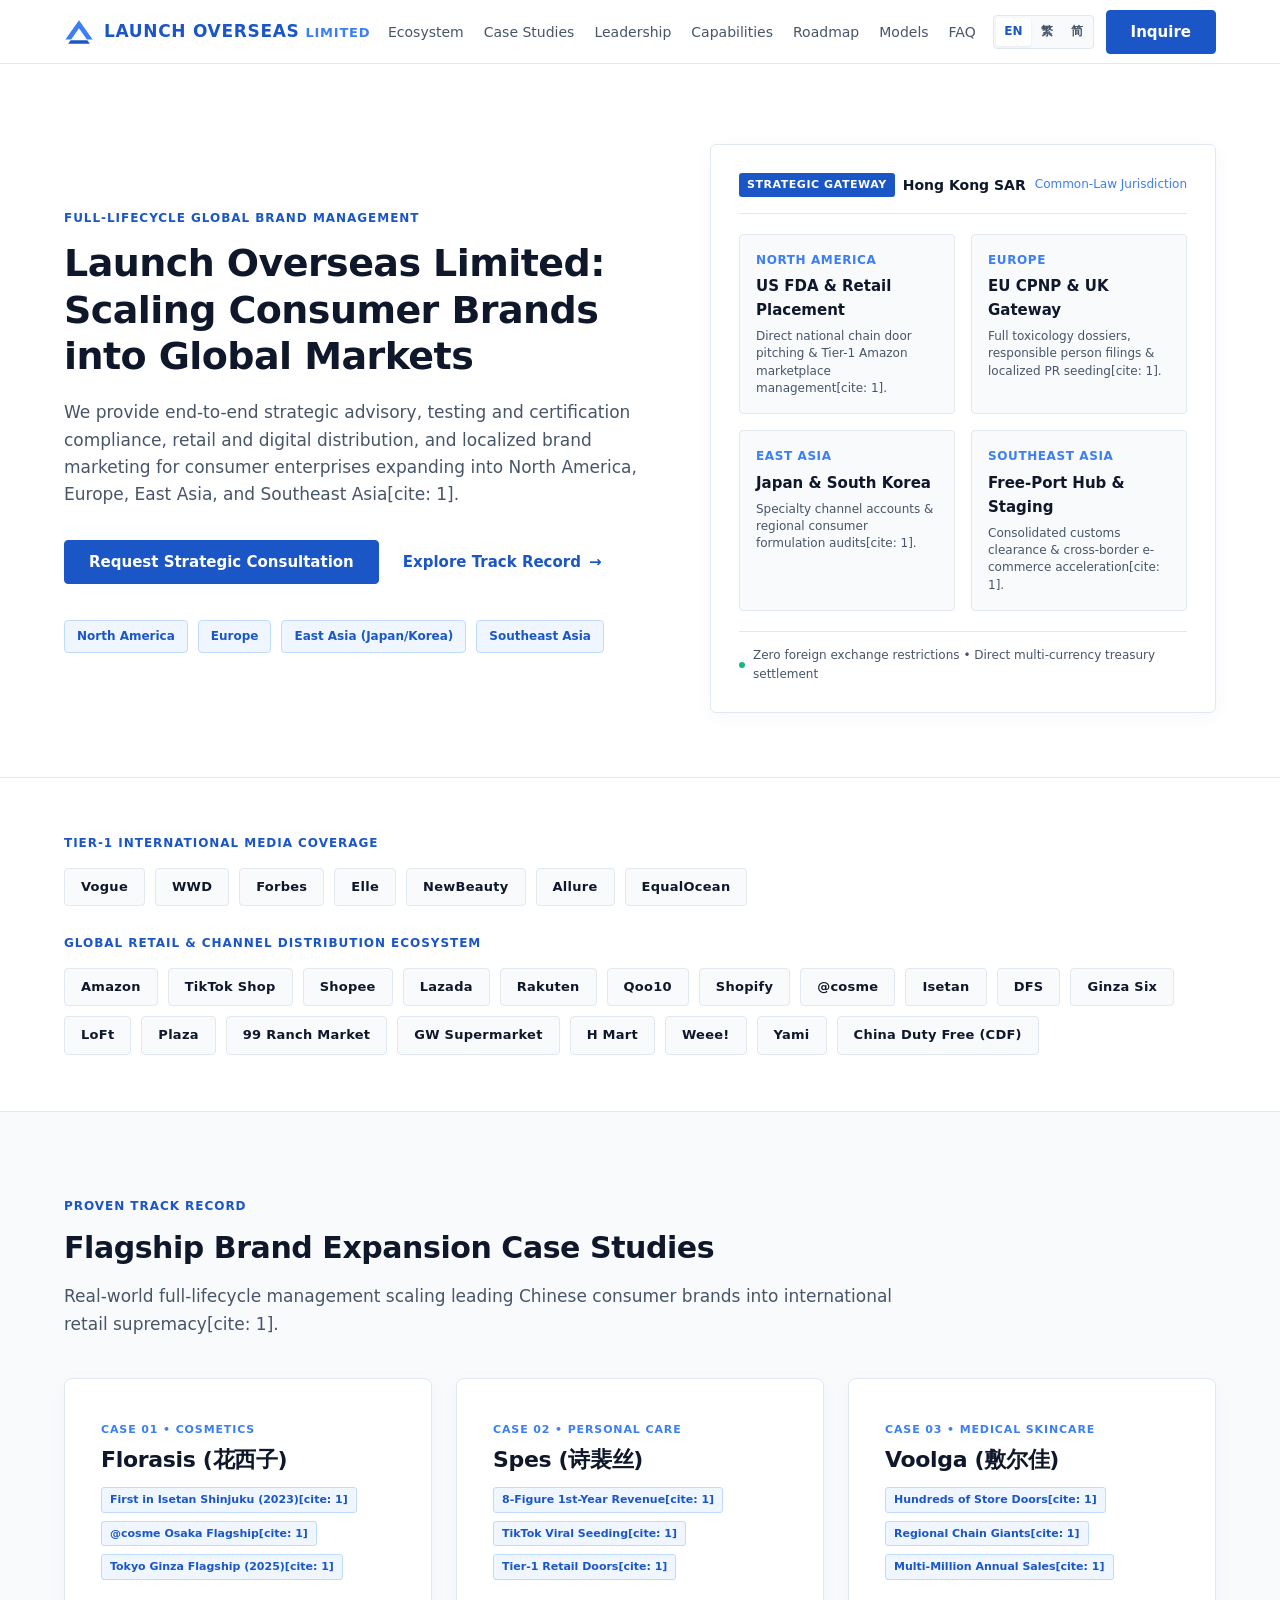
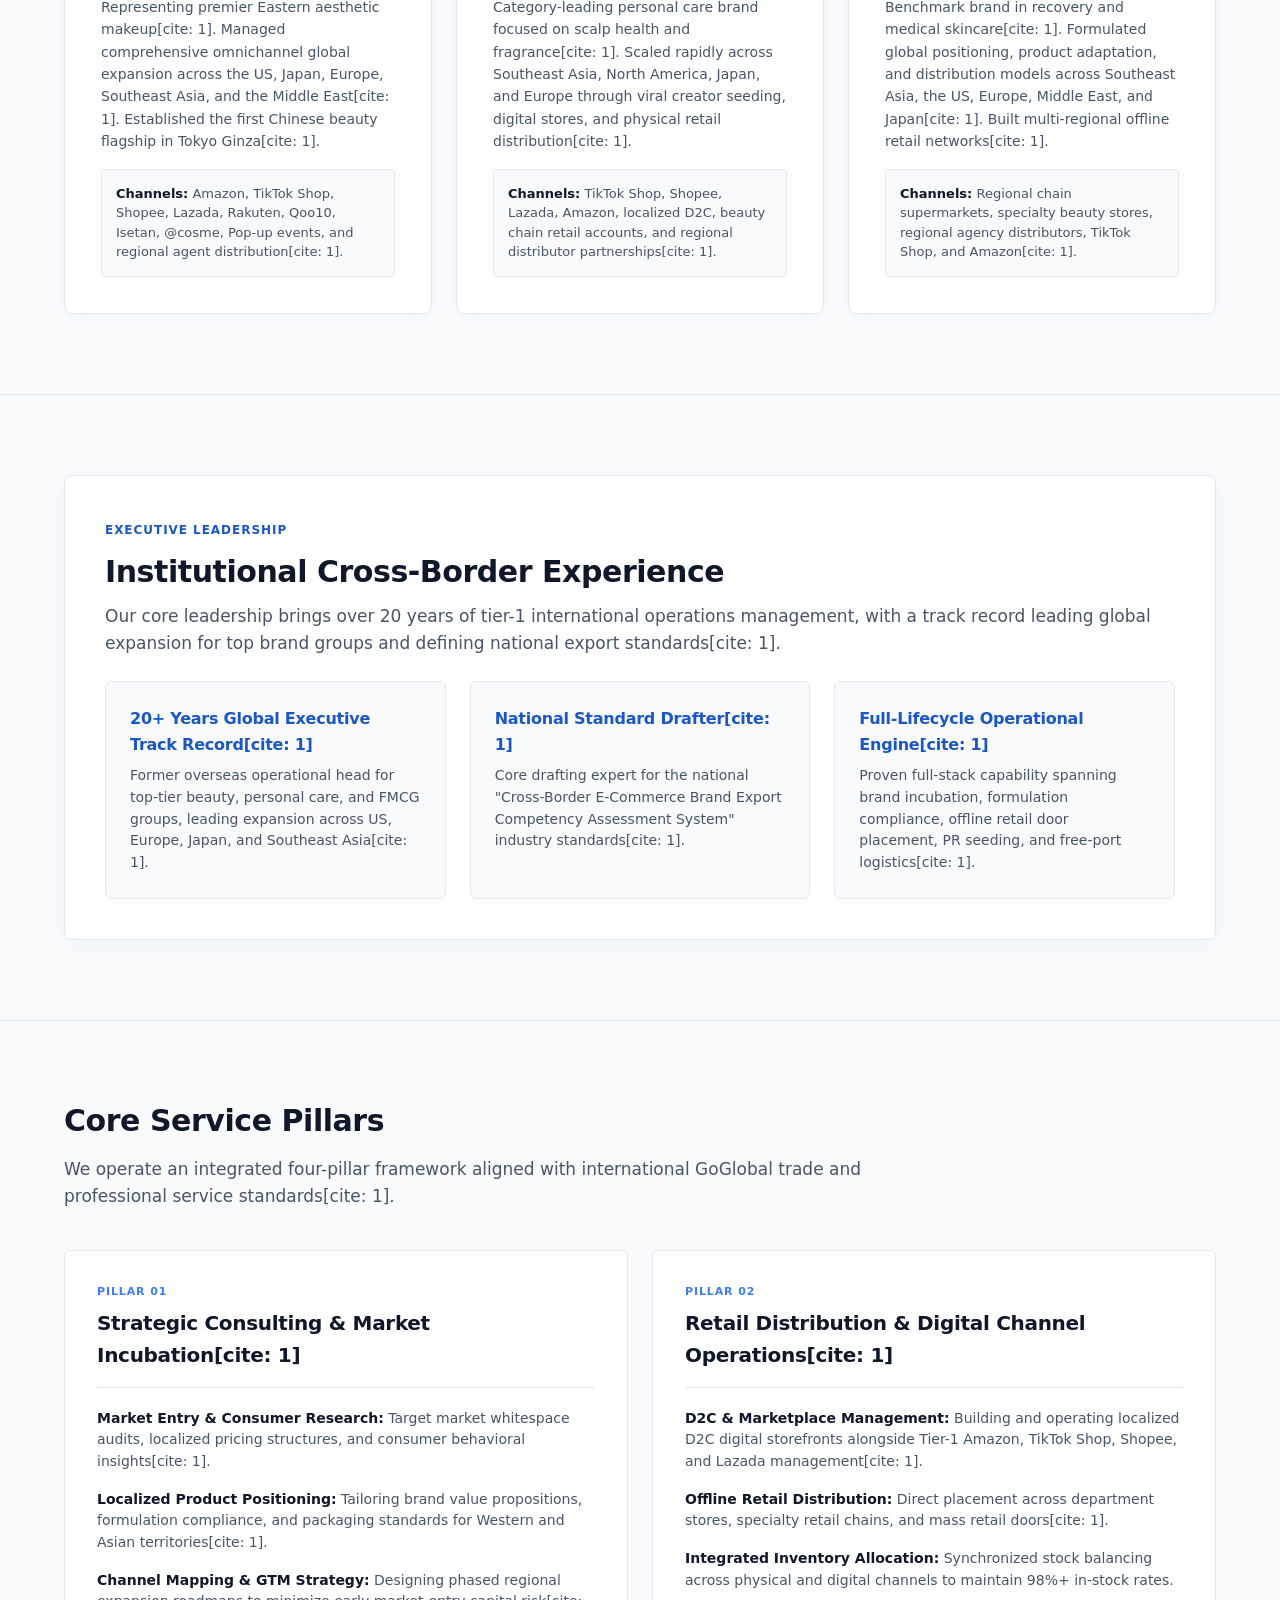
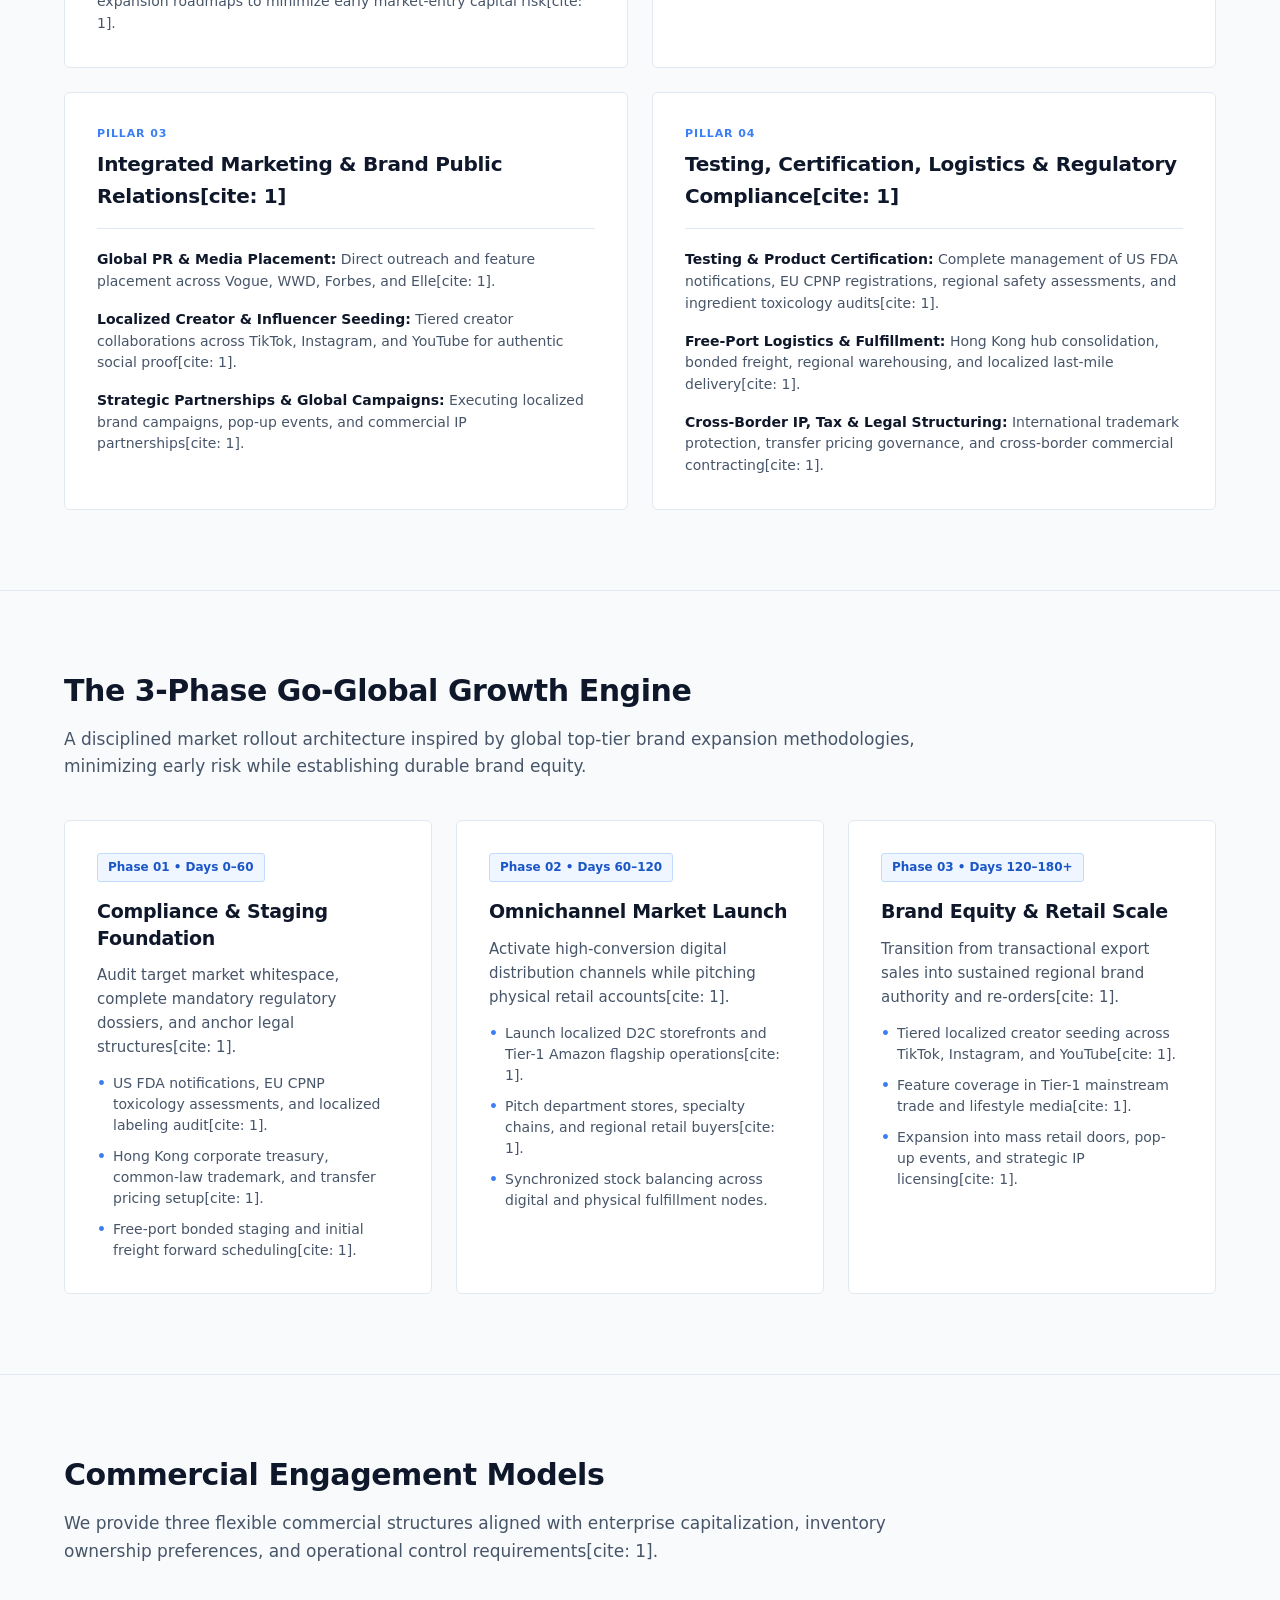
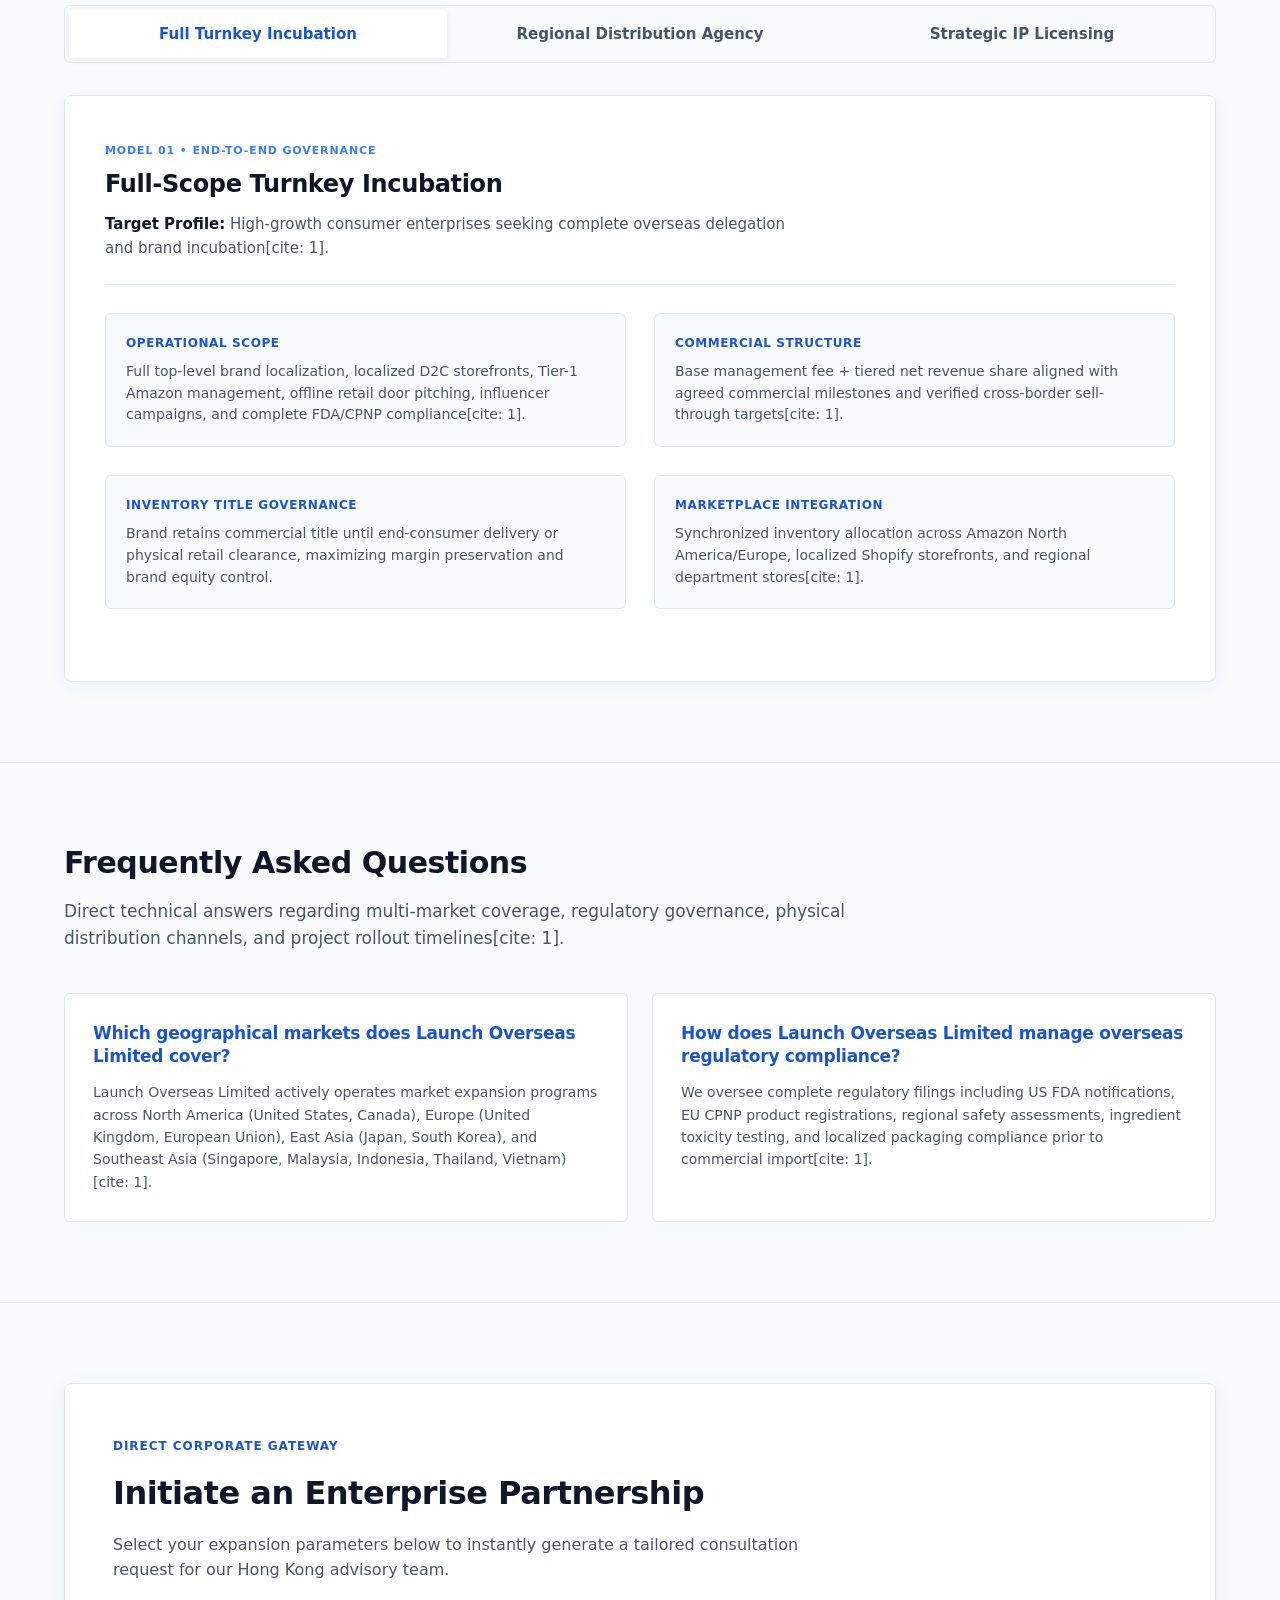
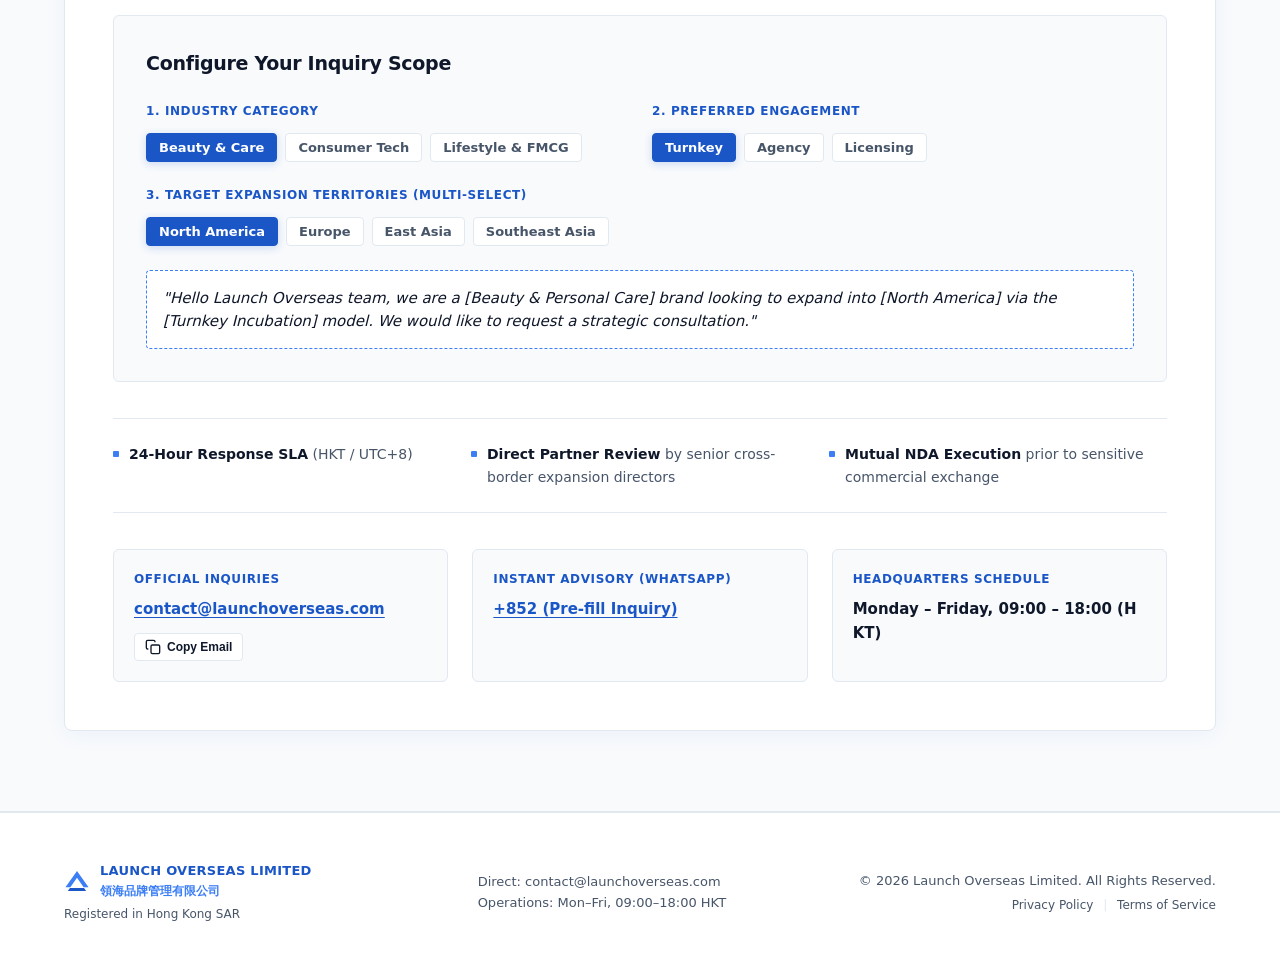
==== index.html @ 8956ed8b "1" ====
<!DOCTYPE html>
<html lang="en">
<head>
  <meta charset="UTF-8">
  <meta name="viewport" content="width=device-width, initial-scale=1.0, viewport-fit=cover">
  <meta name="theme-color" content="#1B56C7">
  <title>Launch Overseas Limited | Global Brand Management & Multi-Market Distribution</title>
  <meta name="description" content="Hong Kong strategic advisory and multi-market distribution gateway scaling consumer brands into North America, Europe, East Asia, and Southeast Asia. Proven track record scaling Florasis, Spes, and Voolga globally.">
  <link rel="canonical" href="https://launchoverseas.com/">
  <link rel="alternate" hreflang="en" href="https://launchoverseas.com/">
  <link rel="alternate" hreflang="zh-HK" href="https://launchoverseas.com/zh-hk.html">
  <link rel="alternate" hreflang="zh-CN" href="https://launchoverseas.com/zh-cn.html">
  <link rel="alternate" hreflang="x-default" href="https://launchoverseas.com/">

  <!-- Open Graph -->
  <meta property="og:type" content="website">
  <meta property="og:site_name" content="Launch Overseas Limited">
  <meta property="og:title" content="Launch Overseas Limited | Global Brand Management">
  <meta property="og:description" content="Proven cross-border brand expansion. Omnichannel placement across US, Europe, Japan, and Southeast Asia.">
  <meta property="og:url" content="https://launchoverseas.com/">

  <!-- Modular Stylesheets -->
  <link rel="stylesheet" href="css/variables.css">
  <link rel="stylesheet" href="css/layout.css">
  <link rel="stylesheet" href="css/sections.css">
  <link rel="stylesheet" href="css/services.css">
  <link rel="stylesheet" href="css/interactive.css">

  <!-- Schema.org JSON-LD -->
  <script type="application/ld+json">
  {
    "@context": "https://schema.org",
    "@graph": [
      {
        "@type": "Corporation",
        "@id": "https://launchoverseas.com/#corporation",
        "name": "Launch Overseas Limited",
        "alternateName": ["領海品牌管理有限公司", "领海品牌管理有限公司"],
        "url": "https://launchoverseas.com/",
        "description": "Global Brand Management & Multi-Market Distribution Consultancy operating from Hong Kong SAR.",
        "knowsAbout": [
          "Cross-Border GoGlobal Strategy",
          "FDA & CPNP Testing and Certification",
          "Omnichannel Global Retail Distribution",
          "Hong Kong Free-Port Supply Chain Staging",
          "Multi-Currency Treasury and Cross-Border Tax Structuring",
          "Cosmetics, Personal Care, and FMCG Global Scaling"
        ],
        "address": {
          "@type": "PostalAddress",
          "addressCountry": "HK",
          "addressRegion": "Hong Kong SAR"
        },
        "contactPoint": {
          "@type": "ContactPoint",
          "contactType": "corporate inquiries",
          "email": "contact@launchoverseas.com",
          "availableLanguage": ["en", "zh-Hant", "zh-Hans"]
        }
      }
    ]
  }
  </script>
</head>
<body>
  <!-- Header / Navigation -->
  <header class="site-header" id="site-header">
    <div class="container header-container">
      <a href="index.html" class="brand-lockup" aria-label="Launch Overseas Limited Home">
        <svg class="brand-logo-svg" viewBox="270 85 260 225" width="30" height="26" aria-hidden="true">
          <path d="M 400 95 L 518 262 L 468 262 L 400 165 L 332 262 L 282 262 Z" fill="#3B7EF6"/>
          <polygon points="328,270 472,270 494,300 306,300" fill="#1B56C7"/>
        </svg>
        <span class="brand-names">
          <span class="brand-primary">LAUNCH OVERSEAS</span>
          <span class="brand-secondary">LIMITED</span>
        </span>
      </a>

      <nav class="desktop-nav" aria-label="Main Navigation">
        <ul class="nav-links">
          <li><a href="#partners">Ecosystem</a></li>
          <li><a href="#cases">Case Studies</a></li>
          <li><a href="#leadership">Leadership</a></li>
          <li><a href="#capabilities">Capabilities</a></li>
          <li><a href="#roadmap">Roadmap</a></li>
          <li><a href="#models">Models</a></li>
          <li><a href="#faq">FAQ</a></li>
        </ul>
      </nav>

      <div class="header-actions">
        <div class="lang-switch" role="group" aria-label="Language Switcher">
          <span class="lang-pill active">EN</span>
          <a href="zh-hk.html" class="lang-pill" hreflang="zh-HK">繁</a>
          <a href="zh-cn.html" class="lang-pill" hreflang="zh-CN">简</a>
        </div>
        <a href="#contact" class="btn btn-primary nav-cta">Inquire</a>
        <button class="mobile-toggle" id="mobile-toggle" aria-expanded="false" aria-controls="mobile-menu" aria-label="Toggle navigation menu">
          <span class="bar"></span>
          <span class="bar"></span>
        </button>
      </div>
    </div>

    <!-- Mobile Drawer Overlay -->
    <div class="mobile-menu" id="mobile-menu" aria-hidden="true">
      <div class="mobile-menu-inner">
        <ul class="mobile-nav-links">
          <li><a href="#partners" class="mobile-link">Ecosystem</a></li>
          <li><a href="#cases" class="mobile-link">Case Studies</a></li>
          <li><a href="#leadership" class="mobile-link">Leadership</a></li>
          <li><a href="#capabilities" class="mobile-link">Capabilities</a></li>
          <li><a href="#roadmap" class="mobile-link">Roadmap</a></li>
          <li><a href="#models" class="mobile-link">Models</a></li>
          <li><a href="#faq" class="mobile-link">FAQ</a></li>
          <li><a href="#contact" class="mobile-link mobile-cta-link">Initiate Inquiry</a></li>
        </ul>
        <div class="mobile-menu-footer">
          <span class="mobile-lang-title">Language / 語言 / 语言</span>
          <div class="mobile-lang-row">
            <span class="lang-pill active">English</span>
            <a href="zh-hk.html" class="lang-pill">繁體中文</a>
            <a href="zh-cn.html" class="lang-pill">简体中文</a>
          </div>
        </div>
      </div>
    </div>
  </header>

  <main>
    <!-- Hero Section -->
    <section class="hero-section">
      <div class="container hero-grid">
        <div class="hero-content">
          <div class="meta-tag">Full-Lifecycle Global Brand Management</div>
          <h1 class="hero-title">Launch Overseas Limited: Scaling Consumer Brands into Global Markets</h1>
          <p class="hero-lead">We provide end-to-end strategic advisory, testing and certification compliance, retail and digital distribution, and localized brand marketing for consumer enterprises expanding into North America, Europe, East Asia, and Southeast Asia[cite: 1].</p>
          
          <div class="hero-actions">
            <a href="#contact" class="btn btn-primary">Request Strategic Consultation</a>
            <a href="#cases" class="btn-link">Explore Track Record <span class="arrow">&rarr;</span></a>
          </div>

          <div class="hero-region-pills">
            <span class="region-pill">North America</span>
            <span class="region-pill">Europe</span>
            <span class="region-pill">East Asia (Japan/Korea)</span>
            <span class="region-pill">Southeast Asia</span>
          </div>
        </div>

        <div class="hero-visual">
          <div class="hub-matrix-header">
            <div class="hub-badge-wrap">
              <span class="hub-tag">Strategic Gateway</span>
              <span class="hub-location">Hong Kong SAR</span>
            </div>
            <span class="hub-law-label">Common-Law Jurisdiction</span>
          </div>
          
          <div class="matrix-grid">
            <div class="matrix-tile">
              <div class="tile-region">North America</div>
              <div class="tile-stat">US FDA & Retail Placement</div>
              <div class="tile-desc">Direct national chain door pitching & Tier-1 Amazon marketplace management[cite: 1].</div>
            </div>

            <div class="matrix-tile">
              <div class="tile-region">Europe</div>
              <div class="tile-stat">EU CPNP & UK Gateway</div>
              <div class="tile-desc">Full toxicology dossiers, responsible person filings & localized PR seeding[cite: 1].</div>
            </div>

            <div class="matrix-tile">
              <div class="tile-region">East Asia</div>
              <div class="tile-stat">Japan & South Korea</div>
              <div class="tile-desc">Specialty channel accounts & regional consumer formulation audits[cite: 1].</div>
            </div>

            <div class="matrix-tile">
              <div class="tile-region">Southeast Asia</div>
              <div class="tile-stat">Free-Port Hub & Staging</div>
              <div class="tile-desc">Consolidated customs clearance & cross-border e-commerce acceleration[cite: 1].</div>
            </div>
          </div>

          <div class="hub-matrix-footer">
            <span class="footer-indicator"></span>
            <span>Zero foreign exchange restrictions • Direct multi-currency treasury settlement</span>
          </div>
        </div>
      </div>
    </section>

    <!-- Global Partners & Media Ecosystem -->
    <section class="partners-section" id="partners">
      <div class="container">
        <div class="partner-tier-block">
          <span class="partner-tier-label">Tier-1 International Media Coverage</span>
          <div class="partner-pill-grid">
            <span class="partner-badge">Vogue</span>
            <span class="partner-badge">WWD</span>
            <span class="partner-badge">Forbes</span>
            <span class="partner-badge">Elle</span>
            <span class="partner-badge">NewBeauty</span>
            <span class="partner-badge">Allure</span>
            <span class="partner-badge">EqualOcean</span>
          </div>
        </div>

        <div class="partner-tier-block">
          <span class="partner-tier-label">Global Retail & Channel Distribution Ecosystem</span>
          <div class="partner-pill-grid">
            <span class="partner-badge">Amazon</span>
            <span class="partner-badge">TikTok Shop</span>
            <span class="partner-badge">Shopee</span>
            <span class="partner-badge">Lazada</span>
            <span class="partner-badge">Rakuten</span>
            <span class="partner-badge">Qoo10</span>
            <span class="partner-badge">Shopify</span>
            <span class="partner-badge">@cosme</span>
            <span class="partner-badge">Isetan</span>
            <span class="partner-badge">DFS</span>
            <span class="partner-badge">Ginza Six</span>
            <span class="partner-badge">LoFt</span>
            <span class="partner-badge">Plaza</span>
            <span class="partner-badge">99 Ranch Market</span>
            <span class="partner-badge">GW Supermarket</span>
            <span class="partner-badge">H Mart</span>
            <span class="partner-badge">Weee!</span>
            <span class="partner-badge">Yami</span>
            <span class="partner-badge">China Duty Free (CDF)</span>
          </div>
        </div>
      </div>
    </section>

    <!-- Verified Track-Record Case Studies -->
    <section class="cases-section" id="cases">
      <div class="container">
        <div class="section-header">
          <div class="meta-tag">Proven Track Record</div>
          <h2 class="section-title">Flagship Brand Expansion Case Studies</h2>
          <p class="section-definition">Real-world full-lifecycle management scaling leading Chinese consumer brands into international retail supremacy[cite: 1].</p>
        </div>

        <div class="card-grid three-col">
          <!-- Case 1: Florasis -->
          <article class="case-card">
            <div>
              <span class="case-tag">Case 01 • Cosmetics</span>
              <h3 class="case-brand-title">Florasis (花西子)</h3>
              <div class="case-highlights-row">
                <span class="case-highlight-pill">First in Isetan Shinjuku (2023)[cite: 1]</span>
                <span class="case-highlight-pill">@cosme Osaka Flagship[cite: 1]</span>
                <span class="case-highlight-pill">Tokyo Ginza Flagship (2025)[cite: 1]</span>
              </div>
              <p class="case-desc">Representing premier Eastern aesthetic makeup[cite: 1]. Managed comprehensive omnichannel global expansion across the US, Japan, Europe, Southeast Asia, and the Middle East[cite: 1]. Established the first Chinese beauty flagship in Tokyo Ginza[cite: 1].</p>
            </div>
            <div class="case-channel-block">
              <strong>Channels:</strong> Amazon, TikTok Shop, Shopee, Lazada, Rakuten, Qoo10, Isetan, @cosme, Pop-up events, and regional agent distribution[cite: 1].
            </div>
          </article>

          <!-- Case 2: Spes -->
          <article class="case-card">
            <div>
              <span class="case-tag">Case 02 • Personal Care</span>
              <h3 class="case-brand-title">Spes (诗裴丝)</h3>
              <div class="case-highlights-row">
                <span class="case-highlight-pill">8-Figure 1st-Year Revenue[cite: 1]</span>
                <span class="case-highlight-pill">TikTok Viral Seeding[cite: 1]</span>
                <span class="case-highlight-pill">Tier-1 Retail Doors[cite: 1]</span>
              </div>
              <p class="case-desc">Category-leading personal care brand focused on scalp health and fragrance[cite: 1]. Scaled rapidly across Southeast Asia, North America, Japan, and Europe through viral creator seeding, digital stores, and physical retail distribution[cite: 1].</p>
            </div>
            <div class="case-channel-block">
              <strong>Channels:</strong> TikTok Shop, Shopee, Lazada, Amazon, localized D2C, beauty chain retail accounts, and regional distributor partnerships[cite: 1].
            </div>
          </article>

          <!-- Case 3: Voolga -->
          <article class="case-card">
            <div>
              <span class="case-tag">Case 03 • Medical Skincare</span>
              <h3 class="case-brand-title">Voolga (敷尔佳)</h3>
              <div class="case-highlights-row">
                <span class="case-highlight-pill">Hundreds of Store Doors[cite: 1]</span>
                <span class="case-highlight-pill">Regional Chain Giants[cite: 1]</span>
                <span class="case-highlight-pill">Multi-Million Annual Sales[cite: 1]</span>
              </div>
              <p class="case-desc">Benchmark brand in recovery and medical skincare[cite: 1]. Formulated global positioning, product adaptation, and distribution models across Southeast Asia, the US, Europe, Middle East, and Japan[cite: 1]. Built multi-regional offline retail networks[cite: 1].</p>
            </div>
            <div class="case-channel-block">
              <strong>Channels:</strong> Regional chain supermarkets, specialty beauty stores, regional agency distributors, TikTok Shop, and Amazon[cite: 1].
            </div>
          </article>
        </div>
      </div>
    </section>

    <!-- Leadership Credentials -->
    <section class="gateway-section" id="leadership">
      <div class="container">
        <div class="leadership-card">
          <div class="meta-tag">Executive Leadership</div>
          <h2 class="section-title" style="margin-bottom: 12px;">Institutional Cross-Border Experience</h2>
          <p class="section-definition">Our core leadership brings over 20 years of tier-1 international operations management, with a track record leading global expansion for top brand groups and defining national export standards[cite: 1].</p>

          <div class="leadership-grid">
            <div class="leadership-item">
              <h3 class="leadership-item-title">20+ Years Global Executive Track Record[cite: 1]</h3>
              <p class="leadership-item-desc">Former overseas operational head for top-tier beauty, personal care, and FMCG groups, leading expansion across US, Europe, Japan, and Southeast Asia[cite: 1].</p>
            </div>

            <div class="leadership-item">
              <h3 class="leadership-item-title">National Standard Drafter[cite: 1]</h3>
              <p class="leadership-item-desc">Core drafting expert for the national "Cross-Border E-Commerce Brand Export Competency Assessment System" industry standards[cite: 1].</p>
            </div>

            <div class="leadership-item">
              <h3 class="leadership-item-title">Full-Lifecycle Operational Engine[cite: 1]</h3>
              <p class="leadership-item-desc">Proven full-stack capability spanning brand incubation, formulation compliance, offline retail door placement, PR seeding, and free-port logistics[cite: 1].</p>
            </div>
          </div>
        </div>
      </div>
    </section>

    <!-- 4 Core Service Pillars -->
    <section class="pillars-section" id="capabilities">
      <div class="container">
        <div class="section-header">
          <h2 class="section-title">Core Service Pillars</h2>
          <p class="section-definition">We operate an integrated four-pillar framework aligned with international GoGlobal trade and professional service standards[cite: 1].</p>
        </div>

        <div class="card-grid two-col">
          <article class="pillar-card">
            <div class="pillar-header">
              <span class="pillar-tag">Pillar 01</span>
              <h3 class="pillar-title">Strategic Consulting & Market Incubation[cite: 1]</h3>
            </div>
            <ul class="pillar-list">
              <li><strong>Market Entry & Consumer Research:</strong> Target market whitespace audits, localized pricing structures, and consumer behavioral insights[cite: 1].</li>
              <li><strong>Localized Product Positioning:</strong> Tailoring brand value propositions, formulation compliance, and packaging standards for Western and Asian territories[cite: 1].</li>
              <li><strong>Channel Mapping & GTM Strategy:</strong> Designing phased regional expansion roadmaps to minimize early market-entry capital risk[cite: 1].</li>
            </ul>
          </article>

          <article class="pillar-card">
            <div class="pillar-header">
              <span class="pillar-tag">Pillar 02</span>
              <h3 class="pillar-title">Retail Distribution & Digital Channel Operations[cite: 1]</h3>
            </div>
            <ul class="pillar-list">
              <li><strong>D2C & Marketplace Management:</strong> Building and operating localized D2C digital storefronts alongside Tier-1 Amazon, TikTok Shop, Shopee, and Lazada management[cite: 1].</li>
              <li><strong>Offline Retail Distribution:</strong> Direct placement across department stores, specialty retail chains, and mass retail doors[cite: 1].</li>
              <li><strong>Integrated Inventory Allocation:</strong> Synchronized stock balancing across physical and digital channels to maintain 98%+ in-stock rates.</li>
            </ul>
          </article>

          <article class="pillar-card">
            <div class="pillar-header">
              <span class="pillar-tag">Pillar 03</span>
              <h3 class="pillar-title">Integrated Marketing & Brand Public Relations[cite: 1]</h3>
            </div>
            <ul class="pillar-list">
              <li><strong>Global PR & Media Placement:</strong> Direct outreach and feature placement across Vogue, WWD, Forbes, and Elle[cite: 1].</li>
              <li><strong>Localized Creator & Influencer Seeding:</strong> Tiered creator collaborations across TikTok, Instagram, and YouTube for authentic social proof[cite: 1].</li>
              <li><strong>Strategic Partnerships & Global Campaigns:</strong> Executing localized brand campaigns, pop-up events, and commercial IP partnerships[cite: 1].</li>
            </ul>
          </article>

          <article class="pillar-card">
            <div class="pillar-header">
              <span class="pillar-tag">Pillar 04</span>
              <h3 class="pillar-title">Testing, Certification, Logistics & Regulatory Compliance[cite: 1]</h3>
            </div>
            <ul class="pillar-list">
              <li><strong>Testing & Product Certification:</strong> Complete management of US FDA notifications, EU CPNP registrations, regional safety assessments, and ingredient toxicology audits[cite: 1].</li>
              <li><strong>Free-Port Logistics & Fulfillment:</strong> Hong Kong hub consolidation, bonded freight, regional warehousing, and localized last-mile delivery[cite: 1].</li>
              <li><strong>Cross-Border IP, Tax & Legal Structuring:</strong> International trademark protection, transfer pricing governance, and cross-border commercial contracting[cite: 1].</li>
            </ul>
          </article>
        </div>
      </div>
    </section>

    <!-- 3-Phase Growth Engine (Roadmap) -->
    <section class="roadmap-section" id="roadmap">
      <div class="container">
        <div class="section-header">
          <h2 class="section-title">The 3-Phase Go-Global Growth Engine</h2>
          <p class="section-definition">A disciplined market rollout architecture inspired by global top-tier brand expansion methodologies, minimizing early risk while establishing durable brand equity.</p>
        </div>

        <div class="card-grid three-col">
          <article class="roadmap-card">
            <div class="roadmap-step-badge">Phase 01 • Days 0–60</div>
            <h3 class="roadmap-title">Compliance & Staging Foundation</h3>
            <p class="card-desc">Audit target market whitespace, complete mandatory regulatory dossiers, and anchor legal structures[cite: 1].</p>
            <ul class="roadmap-list">
              <li>US FDA notifications, EU CPNP toxicology assessments, and localized labeling audit[cite: 1].</li>
              <li>Hong Kong corporate treasury, common-law trademark, and transfer pricing setup[cite: 1].</li>
              <li>Free-port bonded staging and initial freight forward scheduling[cite: 1].</li>
            </ul>
          </article>

          <article class="roadmap-card">
            <div class="roadmap-step-badge">Phase 02 • Days 60–120</div>
            <h3 class="roadmap-title">Omnichannel Market Launch</h3>
            <p class="card-desc">Activate high-conversion digital distribution channels while pitching physical retail accounts[cite: 1].</p>
            <ul class="roadmap-list">
              <li>Launch localized D2C storefronts and Tier-1 Amazon flagship operations[cite: 1].</li>
              <li>Pitch department stores, specialty chains, and regional retail buyers[cite: 1].</li>
              <li>Synchronized stock balancing across digital and physical fulfillment nodes.</li>
            </ul>
          </article>

          <article class="roadmap-card">
            <div class="roadmap-step-badge">Phase 03 • Days 120–180+</div>
            <h3 class="roadmap-title">Brand Equity & Retail Scale</h3>
            <p class="card-desc">Transition from transactional export sales into sustained regional brand authority and re-orders[cite: 1].</p>
            <ul class="roadmap-list">
              <li>Tiered localized creator seeding across TikTok, Instagram, and YouTube[cite: 1].</li>
              <li>Feature coverage in Tier-1 mainstream trade and lifestyle media[cite: 1].</li>
              <li>Expansion into mass retail doors, pop-up events, and strategic IP licensing[cite: 1].</li>
            </ul>
          </article>
        </div>
      </div>
    </section>

    <!-- Commercial Engagement Models -->
    <section class="models-section" id="models">
      <div class="container">
        <div class="section-header">
          <h2 class="section-title">Commercial Engagement Models</h2>
          <p class="section-definition">We provide three flexible commercial structures aligned with enterprise capitalization, inventory ownership preferences, and operational control requirements[cite: 1].</p>
        </div>

        <div class="model-switcher-wrap">
          <div class="model-tabs" role="tablist" aria-label="Commercial Engagement Models">
            <button class="model-tab-btn active" role="tab" aria-selected="true" aria-controls="panel-turnkey" id="tab-turnkey">
              Full Turnkey Incubation
            </button>
            <button class="model-tab-btn" role="tab" aria-selected="false" aria-controls="panel-agency" id="tab-agency">
              Regional Distribution Agency
            </button>
            <button class="model-tab-btn" role="tab" aria-selected="false" aria-controls="panel-licensing" id="tab-licensing">
              Strategic IP Licensing
            </button>
          </div>

          <div class="model-panels">
            <div class="model-panel active" id="panel-turnkey" role="tabpanel" aria-labelledby="tab-turnkey">
              <div class="panel-header-row">
                <div class="panel-title-wrap">
                  <span class="panel-badge">Model 01 • End-to-End Governance</span>
                  <h3 class="panel-title">Full-Scope Turnkey Incubation</h3>
                  <p class="panel-profile-lead"><strong>Target Profile:</strong> High-growth consumer enterprises seeking complete overseas delegation and brand incubation[cite: 1].</p>
                </div>
              </div>

              <div class="panel-details-grid">
                <div class="detail-block">
                  <div class="detail-label">Operational Scope</div>
                  <div class="detail-content">Full top-level brand localization, localized D2C storefronts, Tier-1 Amazon management, offline retail door pitching, influencer campaigns, and complete FDA/CPNP compliance[cite: 1].</div>
                </div>

                <div class="detail-block">
                  <div class="detail-label">Commercial Structure</div>
                  <div class="detail-content">Base management fee + tiered net revenue share aligned with agreed commercial milestones and verified cross-border sell-through targets[cite: 1].</div>
                </div>

                <div class="detail-block">
                  <div class="detail-label">Inventory Title Governance</div>
                  <div class="detail-content">Brand retains commercial title until end-consumer delivery or physical retail clearance, maximizing margin preservation and brand equity control.</div>
                </div>

                <div class="detail-block">
                  <div class="detail-label">Marketplace Integration</div>
                  <div class="detail-content">Synchronized inventory allocation across Amazon North America/Europe, localized Shopify storefronts, and regional department stores[cite: 1].</div>
                </div>
              </div>
            </div>

            <div class="model-panel" id="panel-agency" role="tabpanel" aria-labelledby="tab-agency">
              <div class="panel-header-row">
                <div class="panel-title-wrap">
                  <span class="panel-badge">Model 02 • Rapid Retail Expansion</span>
                  <h3 class="panel-title">Regional Distribution Agency</h3>
                  <p class="panel-profile-lead"><strong>Target Profile:</strong> Established brands with proven production scale seeking rapid physical retail doors and regional distributor networks[cite: 1].</p>
                </div>
              </div>

              <div class="panel-details-grid">
                <div class="detail-block">
                  <div class="detail-label">Operational Scope</div>
                  <div class="detail-content">Exclusive territory sales, mass supermarket and specialty cosmetics chain pitching, localized inventory staging, and commercial distributor account management[cite: 1].</div>
                </div>

                <div class="detail-block">
                  <div class="detail-label">Commercial Structure</div>
                  <div class="detail-content">Wholesale purchase orders (PO) or agreed distributor wholesale margin on scheduled shipment cycles through Hong Kong free-port facilities[cite: 1].</div>
                </div>

                <div class="detail-block">
                  <div class="detail-label">Inventory Title Governance</div>
                  <div class="detail-content">Distributor takes commercial title upon port handover (FOB HK) or verified destination warehouse inspection, reducing inventory holding risk.</div>
                </div>

                <div class="detail-block">
                  <div class="detail-label">Channel Coverage</div>
                  <div class="detail-content">Direct placement across Tier-1 chain retailers, specialty beauty stores, regional duty-free hubs, and regional distributor partnerships[cite: 1].</div>
                </div>
              </div>
            </div>

            <div class="model-panel" id="panel-licensing" role="tabpanel" aria-labelledby="tab-licensing">
              <div class="panel-header-row">
                <div class="panel-title-wrap">
                  <span class="panel-badge">Model 03 • Asset-Light Expansion</span>
                  <h3 class="panel-title">Strategic IP Licensing</h3>
                  <p class="panel-profile-lead"><strong>Target Profile:</strong> High-equity consumer brands seeking localized overseas manufacturing, co-branding partnerships, and risk-free regional expansion[cite: 1].</p>
                </div>
              </div>

              <div class="panel-details-grid">
                <div class="detail-block">
                  <div class="detail-label">Operational Scope</div>
                  <div class="detail-content">International common-law trademark licensing, localized production oversight, quality standard audits, packaging compliance, and brand guideline enforcement[cite: 1].</div>
                </div>

                <div class="detail-block">
                  <div class="detail-label">Commercial Structure</div>
                  <div class="detail-content">Upfront brand licensing royalty + percentage royalty on gross wholesale sales with minimum annual guaranteed remittance[cite: 1].</div>
                </div>

                <div class="detail-block">
                  <div class="detail-label">Inventory Title Governance</div>
                  <div class="detail-content">Authorized licensee manufactures, finances, and owns 100% of finished goods inventory, creating an asset-light revenue stream for the brand owner.</div>
                </div>

                <div class="detail-block">
                  <div class="detail-label">Legal Governance</div>
                  <div class="detail-content">Structured under Hong Kong common-law contracts with international intellectual property registration and cross-border patent defense[cite: 1].</div>
                </div>
              </div>
            </div>
          </div>
        </div>
      </div>
    </section>

    <!-- FAQ -->
    <section class="faq-section" id="faq">
      <div class="container">
        <div class="section-header">
          <h2 class="section-title">Frequently Asked Questions</h2>
          <p class="section-definition">Direct technical answers regarding multi-market coverage, regulatory governance, physical distribution channels, and project rollout timelines[cite: 1].</p>
        </div>

        <div class="faq-grid">
          <div class="faq-item">
            <h3 class="faq-question">Which geographical markets does Launch Overseas Limited cover?</h3>
            <p class="faq-answer">Launch Overseas Limited actively operates market expansion programs across North America (United States, Canada), Europe (United Kingdom, European Union), East Asia (Japan, South Korea), and Southeast Asia (Singapore, Malaysia, Indonesia, Thailand, Vietnam)[cite: 1].</p>
          </div>

          <div class="faq-item">
            <h3 class="faq-question">How does Launch Overseas Limited manage overseas regulatory compliance?</h3>
            <p class="faq-answer">We oversee complete regulatory filings including US FDA notifications, EU CPNP product registrations, regional safety assessments, ingredient toxicity testing, and localized packaging compliance prior to commercial import[cite: 1].</p>
          </div>
        </div>
      </div>
    </section>

    <!-- Interactive Inbound Scoping & Contact Section -->
    <section class="contact-section" id="contact">
      <div class="container">
        <div class="contact-card">
          <div class="contact-header">
            <div class="meta-tag">Direct Corporate Gateway</div>
            <h2 class="contact-title">Initiate an Enterprise Partnership</h2>
            <p class="contact-lead">Select your expansion parameters below to instantly generate a tailored consultation request for our Hong Kong advisory team.</p>
          </div>

          <!-- Interactive Go-Global Scoping Widget -->
          <div class="scoping-widget">
            <div class="scoping-header">
              <h3 class="scoping-title">Configure Your Inquiry Scope</h3>
            </div>
            
            <div class="scoping-grid">
              <div class="scoping-group">
                <label>1. Industry Category</label>
                <div class="scoping-options" id="scope-category">
                  <button class="scope-pill active" data-val="Beauty & Personal Care">Beauty & Care</button>
                  <button class="scope-pill" data-val="Consumer Tech">Consumer Tech</button>
                  <button class="scope-pill" data-val="Lifestyle & FMCG">Lifestyle & FMCG</button>
                </div>
              </div>

              <div class="scoping-group">
                <label>2. Preferred Engagement</label>
                <div class="scoping-options" id="scope-model">
                  <button class="scope-pill active" data-val="Turnkey Incubation">Turnkey</button>
                  <button class="scope-pill" data-val="Distribution Agency">Agency</button>
                  <button class="scope-pill" data-val="Strategic Licensing">Licensing</button>
                </div>
              </div>
            </div>

            <div class="scoping-group" style="margin-bottom: 24px;">
              <label>3. Target Expansion Territories (Multi-select)</label>
              <div class="scoping-options" id="scope-regions">
                <button class="scope-pill active" data-val="North America">North America</button>
                <button class="scope-pill" data-val="Europe">Europe</button>
                <button class="scope-pill" data-val="East Asia">East Asia</button>
                <button class="scope-pill" data-val="Southeast Asia">Southeast Asia</button>
              </div>
            </div>

            <div class="scoping-result">
              <p id="scope-preview">"Hello Launch Overseas team, we are a Beauty & Personal Care brand looking to expand into North America via the Turnkey Incubation model. We would like to request a strategic consultation."</p>
            </div>
          </div>

          <div class="trust-commitments">
            <div class="trust-item">
              <span class="trust-bullet"></span>
              <span><strong>24-Hour Response SLA</strong> (HKT / UTC+8)</span>
            </div>
            <div class="trust-item">
              <span class="trust-bullet"></span>
              <span><strong>Direct Partner Review</strong> by senior cross-border expansion directors</span>
            </div>
            <div class="trust-item">
              <span class="trust-bullet"></span>
              <span><strong>Mutual NDA Execution</strong> prior to sensitive commercial exchange</span>
            </div>
          </div>

          <div class="contact-channels">
            <div class="channel-box">
              <span class="channel-label">Official Inquiries</span>
              <a href="#" id="dynamic-email-link" class="channel-value email-link">contact@launchoverseas.com</a>
              <button class="copy-btn" data-copy="contact@launchoverseas.com" aria-label="Copy email address">
                <svg class="icon" viewBox="0 0 24 24" width="16" height="16" fill="none" stroke="currentColor" stroke-width="2"><rect x="9" y="9" width="13" height="13" rx="2" ry="2"></rect><path d="M5 15H4a2 2 0 0 1-2-2V4a2 2 0 0 1 2-2h9a2 2 0 0 1 2 2v1"></path></svg>
                <span>Copy Email</span>
              </button>
            </div>

            <div class="channel-box">
              <span class="channel-label">Instant Advisory (WhatsApp)</span>
              <a href="#" id="dynamic-wa-link" target="_blank" rel="noopener noreferrer" class="channel-value whatsapp-link">+852 (Pre-fill Inquiry)</a>
            </div>

            <div class="channel-box">
              <span class="channel-label">Headquarters Schedule</span>
              <span class="channel-value static-time">Monday – Friday, 09:00 – 18:00 (HKT)</span>
            </div>
          </div>
        </div>
      </div>
    </section>
  </main>

  <!-- Footer -->
  <footer class="site-footer">
    <div class="container footer-grid">
      <div class="footer-col">
        <div class="footer-brand-lockup">
          <svg class="footer-logo-svg" viewBox="270 85 260 225" width="26" height="22" aria-hidden="true">
            <path d="M 400 95 L 518 262 L 468 262 L 400 165 L 332 262 L 282 262 Z" fill="#3B7EF6"/>
            <polygon points="328,270 472,270 494,300 306,300" fill="#1B56C7"/>
          </svg>
          <div>
            <div class="footer-brand">LAUNCH OVERSEAS LIMITED</div>
            <div class="footer-brand-zh">領海品牌管理有限公司</div>
          </div>
        </div>
        <p class="footer-sub">Registered in Hong Kong SAR</p>
      </div>

      <div class="footer-col footer-center">
        <p class="footer-meta">Direct: contact@launchoverseas.com</p>
        <p class="footer-meta">Operations: Mon–Fri, 09:00–18:00 HKT</p>
      </div>

      <div class="footer-col footer-right">
        <p class="footer-copy">&copy; 2026 Launch Overseas Limited. All Rights Reserved.</p>
        <div class="footer-links">
          <a href="privacy.html" style="color: var(--text-secondary);">Privacy Policy</a>
          <span class="link-divider">|</span>
          <a href="terms.html" style="color: var(--text-secondary);">Terms of Service</a>
        </div>
      </div>
    </div>
  </footer>

  <script src="js/app.js"></script>
</body>
</html>
---- css/variables.css ----
/* ==========================================================================
   Launch Overseas Limited - Design Tokens & Global Reset
   ========================================================================== */

:root {
  --bg-canvas: #F8FAFC;
  --bg-surface: #FFFFFF;
  --text-primary: #0F172A;
  --text-secondary: #475569;
  --border-stone: #E2E8F0;
  --color-indigo: #1B56C7;        /* Primary Royal Cobalt */
  --color-indigo-hover: #13429E;
  --color-azure: #3B7EF6;         /* Electric Azure */
  --color-azure-light: #EFF6FF;
  --font-main: system-ui, -apple-system, BlinkMacSystemFont, "Segoe UI", Roboto, "PingFang SC", "Microsoft YaHei", "PingFang HK", "Microsoft JhengHei", sans-serif;
  --header-height: 64px;
  --transition-smooth: 0.2s cubic-bezier(0.16, 1, 0.3, 1);
}

*, *::before, *::after {
  box-sizing: border-box;
  margin: 0;
  padding: 0;
}

html {
  font-size: 16px;
  scroll-behavior: smooth;
  -webkit-text-size-adjust: 100%;
}

body {
  background-color: var(--bg-canvas);
  color: var(--text-primary);
  font-family: var(--font-main);
  line-height: 1.6;
  padding-top: var(--header-height);
  padding-bottom: env(safe-area-inset-bottom);
  overflow-x: hidden;
}

.container {
  width: 100%;
  max-width: 1200px;
  margin: 0 auto;
  padding: 0 24px;
}

/* Typography Helpers */
h1, h2, h3, h4 {
  font-weight: 700;
  letter-spacing: -0.015em;
  color: var(--text-primary);
}

a {
  color: inherit;
  text-decoration: none;
}

.meta-tag {
  display: inline-block;
  font-size: 0.75rem;
  text-transform: uppercase;
  letter-spacing: 0.08em;
  color: var(--color-indigo);
  margin-bottom: 12px;
  font-weight: 700;
}
---- css/layout.css ----
/* ==========================================================================
   Launch Overseas Limited - Layout, Navigation & Breakpoints
   ========================================================================== */

/* Global Navigation */
.site-header {
  position: fixed;
  top: 0;
  left: 0;
  width: 100%;
  height: var(--header-height);
  background-color: rgba(255, 255, 255, 0.96);
  backdrop-filter: blur(12px);
  -webkit-backdrop-filter: blur(12px);
  border-bottom: 1px solid var(--border-stone);
  z-index: 1000;
  padding-top: env(safe-area-inset-top);
}

.header-container {
  display: flex;
  align-items: center;
  justify-content: space-between;
  height: 100%;
  gap: 12px;
}

.brand-lockup {
  display: flex;
  align-items: center;
  gap: 10px;
  flex-shrink: 0;
}

.brand-logo-svg {
  flex-shrink: 0;
  display: block;
}

.brand-names {
  display: flex;
  align-items: baseline;
  gap: 6px;
  white-space: nowrap;
}

.brand-primary {
  font-size: 1.0625rem;
  font-weight: 800;
  letter-spacing: 0.04em;
  color: var(--color-indigo);
}

.brand-secondary {
  font-size: 0.8125rem;
  font-weight: 600;
  letter-spacing: 0.06em;
  color: var(--color-azure);
}

.desktop-nav .nav-links {
  display: flex;
  list-style: none;
  gap: 20px;
}

.nav-links a {
  font-size: 0.875rem;
  font-weight: 500;
  color: var(--text-secondary);
  transition: color var(--transition-smooth);
}

.nav-links a:hover {
  color: var(--color-indigo);
}

.header-actions {
  display: flex;
  align-items: center;
  gap: 12px;
  flex-shrink: 0;
}

/* 3-Language Segmented Switcher (Desktop) */
.lang-switch {
  display: inline-flex;
  align-items: center;
  background-color: var(--bg-canvas);
  border: 1px solid var(--border-stone);
  border-radius: 4px;
  padding: 2px;
  gap: 2px;
}

.lang-pill {
  display: inline-flex;
  align-items: center;
  justify-content: center;
  padding: 4px 8px;
  font-size: 0.75rem;
  font-weight: 600;
  color: var(--text-secondary);
  border-radius: 3px;
  min-height: 28px;
  transition: background-color var(--transition-smooth), color var(--transition-smooth);
}

.lang-pill:hover {
  color: var(--color-indigo);
}

.lang-pill.active {
  background-color: var(--bg-surface);
  color: var(--color-indigo);
  box-shadow: 0 1px 3px rgba(0, 0, 0, 0.08);
}

.mobile-toggle {
  display: none;
  background: none;
  border: none;
  cursor: pointer;
  padding: 10px 4px;
  width: 44px;
  height: 44px;
  flex-direction: column;
  justify-content: center;
  align-items: center;
  gap: 6px;
}

.mobile-toggle .bar {
  display: block;
  width: 22px;
  height: 2px;
  background-color: var(--text-primary);
  transition: transform var(--transition-smooth), opacity var(--transition-smooth);
}

.mobile-menu {
  display: none;
}

/* Sections & Structural Layout */
.section-header {
  margin-bottom: 40px;
  max-width: 860px;
}

.section-title {
  font-size: 1.875rem;
  line-height: 1.3;
  margin-bottom: 16px;
}

.section-definition {
  font-size: 1.0625rem;
  color: var(--text-secondary);
  line-height: 1.6;
}

.gateway-section, .profiles-section, .roadmap-section, .playbooks-section, .pillars-section, .models-section, .faq-section, .contact-section {
  padding: 80px 0;
  border-bottom: 1px solid var(--border-stone);
}

.card-grid {
  display: grid;
  gap: 24px;
}

.card-grid.three-col {
  grid-template-columns: repeat(3, 1fr);
}

.card-grid.two-col {
  grid-template-columns: repeat(2, 1fr);
}

/* Footer Layout */
.site-footer {
  padding: 48px 0;
  background-color: var(--bg-surface);
  border-top: 1px solid var(--border-stone);
}

.footer-grid {
  display: grid;
  grid-template-columns: 1.2fr 1fr 1.2fr;
  gap: 24px;
  align-items: center;
  font-size: 0.8125rem;
  color: var(--text-secondary);
}

.footer-brand-lockup {
  display: flex;
  align-items: center;
  gap: 10px;
  margin-bottom: 4px;
}

.footer-brand {
  font-weight: 800;
  letter-spacing: 0.02em;
  color: var(--color-indigo);
}

.footer-brand-zh, .footer-brand-en {
  font-size: 0.75rem;
  color: var(--color-azure);
  font-weight: 600;
}

.footer-sub {
  font-size: 0.75rem;
  margin-top: 2px;
}

.footer-right {
  text-align: right;
}

.footer-links {
  margin-top: 4px;
  font-size: 0.75rem;
}

.link-divider {
  margin: 0 6px;
  color: var(--border-stone);
}

/* Responsive Adaptations */
@media (max-width: 992px) {
  .hero-grid {
    grid-template-columns: 1fr;
    gap: 36px;
  }

  .card-grid.three-col, .card-grid.two-col, .faq-grid {
    grid-template-columns: 1fr;
  }

  .trust-commitments, .contact-channels {
    grid-template-columns: 1fr;
  }

  .footer-grid {
    grid-template-columns: 1fr;
    text-align: left;
    gap: 16px;
  }

  .footer-right {
    text-align: left;
  }
}

@media (max-width: 768px) {
  :root {
    --header-height: 56px;
  }

  .container {
    padding: 0 16px;
  }

  /* Clean Mobile Header */
  .desktop-nav, .nav-cta, .brand-secondary, .lang-switch {
    display: none;
  }

  .brand-primary {
    font-size: 0.9375rem;
  }

  .mobile-toggle {
    display: flex;
  }

  .section-title {
    font-size: 1.5rem;
  }

  /* Mobile Drawer Overlay */
  .mobile-menu {
    display: block;
    position: fixed;
    top: var(--header-height);
    left: 0;
    width: 100%;
    height: calc(100dvh - var(--header-height));
    background-color: var(--bg-surface);
    border-top: 1px solid var(--border-stone);
    transform: translateY(-100%);
    opacity: 0;
    pointer-events: none;
    transition: transform var(--transition-smooth), opacity var(--transition-smooth);
    z-index: 999;
  }

  .mobile-menu.is-open {
    transform: translateY(0);
    opacity: 1;
    pointer-events: auto;
  }

  .mobile-menu-inner {
    padding: 28px 20px;
    display: flex;
    flex-direction: column;
    justify-content: space-between;
    height: 100%;
    overflow-y: auto;
  }

  .mobile-nav-links {
    list-style: none;
    display: flex;
    flex-direction: column;
    gap: 16px;
  }

  .mobile-nav-links a {
    font-size: 1.1rem;
    font-weight: 600;
    color: var(--text-primary);
  }

  .mobile-cta-link {
    color: var(--color-indigo) !important;
    font-weight: 700;
  }

  /* Language Switcher inside Mobile Drawer */
  .mobile-menu-footer {
    display: flex;
    flex-direction: column;
    gap: 12px;
    padding-top: 20px;
    border-top: 1px solid var(--border-stone);
  }

  .mobile-lang-title {
    font-size: 0.75rem;
    text-transform: uppercase;
    letter-spacing: 0.05em;
    color: var(--text-secondary);
    font-weight: 700;
  }

  .mobile-lang-row {
    display: flex;
    align-items: center;
    gap: 8px;
  }

  .mobile-lang-row .lang-pill {
    flex: 1;
    min-height: 40px;
    font-size: 0.875rem;
    background-color: var(--bg-canvas);
    border: 1px solid var(--border-stone);
  }

  .mobile-lang-row .lang-pill.active {
    background-color: var(--color-indigo);
    color: #FFFFFF;
    border-color: var(--color-indigo);
  }
}
---- css/sections.css ----
/* ==========================================================================
   Launch Overseas Limited - Sections & Showcase Styles
   (Hero Matrix, Partners & Media Ecosystem, Case Studies, Leadership)
   ========================================================================== */

/* Hero Component */
.hero-section {
  padding: 80px 0 64px;
  background-color: var(--bg-surface);
  border-bottom: 1px solid var(--border-stone);
}

.hero-grid {
  display: grid;
  grid-template-columns: 6.5fr 5.5fr;
  gap: 48px;
  align-items: center;
}

.hero-title {
  font-size: 2.375rem;
  line-height: 1.22;
  margin-bottom: 20px;
}

.hero-lead {
  font-size: 1.0625rem;
  color: var(--text-secondary);
  line-height: 1.6;
  margin-bottom: 32px;
}

.hero-actions {
  display: flex;
  align-items: center;
  gap: 24px;
  margin-bottom: 36px;
  flex-wrap: wrap;
}

.hero-region-pills {
  display: flex;
  gap: 10px;
  flex-wrap: wrap;
}

.region-pill {
  font-size: 0.75rem;
  font-weight: 600;
  padding: 6px 12px;
  background-color: var(--color-azure-light);
  border: 1px solid #BFDBFE;
  color: var(--color-indigo);
  border-radius: 4px;
}

/* Hero Matrix Visual */
.hero-visual {
  background-color: var(--bg-surface);
  border: 1px solid var(--border-stone);
  border-radius: 6px;
  padding: 28px;
  box-shadow: 0 4px 20px -2px rgba(27, 86, 199, 0.05);
}

.hub-matrix-header {
  display: flex;
  justify-content: space-between;
  align-items: center;
  flex-wrap: wrap;
  gap: 8px;
  padding-bottom: 16px;
  border-bottom: 1px solid var(--border-stone);
  margin-bottom: 20px;
}

.hub-badge-wrap {
  display: flex;
  align-items: center;
  gap: 8px;
  flex-wrap: wrap;
}

.hub-tag {
  background-color: var(--color-indigo);
  color: #FFFFFF;
  font-size: 0.6875rem;
  font-weight: 700;
  padding: 3px 8px;
  border-radius: 3px;
  letter-spacing: 0.05em;
  text-transform: uppercase;
}

.hub-location {
  font-size: 0.875rem;
  font-weight: 700;
  color: var(--text-primary);
}

.hub-law-label {
  font-size: 0.75rem;
  font-weight: 500;
  color: var(--color-azure);
}

.matrix-grid {
  display: grid;
  grid-template-columns: 1fr 1fr;
  gap: 16px;
  margin-bottom: 20px;
}

.matrix-tile {
  background-color: var(--bg-canvas);
  border: 1px solid var(--border-stone);
  border-radius: 4px;
  padding: 16px;
}

.tile-region {
  font-size: 0.75rem;
  text-transform: uppercase;
  letter-spacing: 0.05em;
  color: var(--color-azure);
  font-weight: 700;
  margin-bottom: 4px;
}

.tile-stat {
  font-size: 0.9375rem;
  font-weight: 700;
  color: var(--text-primary);
  margin-bottom: 6px;
}

.tile-desc {
  font-size: 0.75rem;
  color: var(--text-secondary);
  line-height: 1.45;
}

.hub-matrix-footer {
  display: flex;
  align-items: center;
  gap: 8px;
  padding-top: 14px;
  border-top: 1px solid var(--border-stone);
  font-size: 0.75rem;
  color: var(--text-secondary);
}

.footer-indicator {
  display: inline-block;
  width: 6px;
  height: 6px;
  border-radius: 50%;
  background-color: #10B981;
  flex-shrink: 0;
}

/* Global Partners & Media Ecosystem */
.partners-section {
  padding: 56px 0;
  background-color: var(--bg-surface);
  border-bottom: 1px solid var(--border-stone);
}

.partner-tier-block {
  margin-bottom: 28px;
}

.partner-tier-block:last-child {
  margin-bottom: 0;
}

.partner-tier-label {
  font-size: 0.75rem;
  font-weight: 700;
  text-transform: uppercase;
  letter-spacing: 0.08em;
  color: var(--color-indigo);
  margin-bottom: 14px;
  display: block;
}

.partner-pill-grid {
  display: flex;
  flex-wrap: wrap;
  gap: 10px;
}

.partner-badge {
  background-color: var(--bg-canvas);
  border: 1px solid var(--border-stone);
  color: var(--text-primary);
  font-size: 0.8125rem;
  font-weight: 600;
  padding: 8px 16px;
  border-radius: 4px;
  letter-spacing: 0.02em;
}

/* Verified Case Studies Component */
.cases-section {
  padding: 80px 0;
  border-bottom: 1px solid var(--border-stone);
}

.case-card {
  background-color: var(--bg-surface);
  border: 1px solid var(--border-stone);
  border-radius: 8px;
  padding: 36px;
  display: flex;
  flex-direction: column;
  justify-content: space-between;
  box-shadow: 0 4px 20px -2px rgba(27, 86, 199, 0.04);
  transition: transform var(--transition-smooth), box-shadow var(--transition-smooth);
}

.case-card:hover {
  transform: translateY(-2px);
  box-shadow: 0 8px 24px -4px rgba(27, 86, 199, 0.08);
}

.case-tag {
  display: inline-block;
  font-size: 0.6875rem;
  font-weight: 700;
  text-transform: uppercase;
  letter-spacing: 0.08em;
  color: var(--color-azure);
  margin-bottom: 8px;
}

.case-brand-title {
  font-size: 1.375rem;
  line-height: 1.3;
  margin-bottom: 12px;
  color: var(--text-primary);
}

.case-highlights-row {
  display: flex;
  gap: 8px;
  flex-wrap: wrap;
  margin-bottom: 16px;
}

.case-highlight-pill {
  font-size: 0.6875rem;
  font-weight: 700;
  padding: 3px 8px;
  background-color: var(--color-azure-light);
  border: 1px solid #BFDBFE;
  color: var(--color-indigo);
  border-radius: 3px;
}

.case-desc {
  font-size: 0.875rem;
  color: var(--text-secondary);
  line-height: 1.6;
  margin-bottom: 16px;
}

.case-channel-block {
  background-color: var(--bg-canvas);
  border: 1px solid var(--border-stone);
  border-radius: 4px;
  padding: 14px;
  font-size: 0.8125rem;
  color: var(--text-secondary);
  line-height: 1.5;
}

.case-channel-block strong {
  color: var(--text-primary);
}

/* Leadership & Governance Credentials */
.leadership-card {
  background-color: var(--bg-surface);
  border: 1px solid var(--border-stone);
  border-radius: 8px;
  padding: 40px;
  box-shadow: 0 4px 20px -2px rgba(27, 86, 199, 0.05);
}

.leadership-grid {
  display: grid;
  grid-template-columns: repeat(3, 1fr);
  gap: 24px;
  margin-top: 24px;
}

.leadership-item {
  background-color: var(--bg-canvas);
  border: 1px solid var(--border-stone);
  border-radius: 6px;
  padding: 24px;
}

.leadership-item-title {
  font-size: 1rem;
  font-weight: 700;
  color: var(--color-indigo);
  margin-bottom: 8px;
}

.leadership-item-desc {
  font-size: 0.875rem;
  color: var(--text-secondary);
  line-height: 1.55;
}

/* Responsive Overrides */
@media (max-width: 992px) {
  .hero-grid { grid-template-columns: 1fr; gap: 36px; }
  .leadership-grid { grid-template-columns: 1fr; }
}

@media (max-width: 768px) {
  .hero-title { font-size: 1.75rem; }
  .matrix-grid { grid-template-columns: 1fr; gap: 12px; }
  .hero-visual { padding: 20px 16px; }
  .case-card { padding: 24px 16px; }
}
---- css/services.css ----
/* ==========================================================================
   Launch Overseas Limited - Services & Methodology Styles
   (Pillars, Roadmaps, Interactive Model Switcher)
   ========================================================================== */

/* Feature & Pillar Cards */
.feature-card, .pillar-card {
  background-color: var(--bg-surface);
  border: 1px solid var(--border-stone);
  border-radius: 6px;
  padding: 32px;
  transition: transform var(--transition-smooth), box-shadow var(--transition-smooth);
}

.feature-card:hover, .pillar-card:hover {
  transform: translateY(-2px);
  box-shadow: 0 6px 24px -4px rgba(27, 86, 199, 0.06);
}

.card-index {
  font-size: 0.8125rem;
  font-weight: 700;
  color: var(--color-azure);
  margin-bottom: 16px;
}

.card-title {
  font-size: 1.1875rem;
  line-height: 1.4;
  margin-bottom: 12px;
}

.card-desc {
  font-size: 0.9375rem;
  color: var(--text-secondary);
  line-height: 1.6;
}

.pillar-header {
  border-bottom: 1px solid var(--border-stone);
  padding-bottom: 16px;
  margin-bottom: 20px;
}

.pillar-tag {
  display: block;
  font-size: 0.6875rem;
  text-transform: uppercase;
  letter-spacing: 0.08em;
  color: var(--color-azure);
  font-weight: 700;
  margin-bottom: 6px;
}

.pillar-title {
  font-size: 1.25rem;
}

.pillar-list {
  list-style: none;
  display: flex;
  flex-direction: column;
  gap: 16px;
}

.pillar-list li {
  font-size: 0.875rem;
  color: var(--text-secondary);
  line-height: 1.55;
}

.pillar-list strong {
  color: var(--text-primary);
  font-weight: 600;
}

/* Roadmap Component */
.roadmap-card {
  position: relative;
  background-color: var(--bg-surface);
  border: 1px solid var(--border-stone);
  border-radius: 6px;
  padding: 32px;
  transition: transform var(--transition-smooth), box-shadow var(--transition-smooth);
}

.roadmap-card:hover {
  transform: translateY(-2px);
  box-shadow: 0 6px 24px -4px rgba(27, 86, 199, 0.06);
}

.roadmap-step-badge {
  display: inline-flex;
  align-items: center;
  gap: 6px;
  background-color: var(--color-azure-light);
  border: 1px solid #BFDBFE;
  color: var(--color-indigo);
  font-size: 0.75rem;
  font-weight: 700;
  padding: 4px 10px;
  border-radius: 3px;
  margin-bottom: 16px;
}

.roadmap-title {
  font-size: 1.1875rem;
  line-height: 1.4;
  margin-bottom: 12px;
}

.roadmap-list {
  list-style: none;
  display: flex;
  flex-direction: column;
  gap: 10px;
  margin-top: 14px;
}

.roadmap-list li {
  font-size: 0.875rem;
  color: var(--text-secondary);
  line-height: 1.5;
  position: relative;
  padding-left: 16px;
}

.roadmap-list li::before {
  content: "•";
  position: absolute;
  left: 0;
  color: var(--color-azure);
  font-weight: bold;
}

/* Interactive Partnership Model Switcher */
.model-switcher-wrap {
  display: flex;
  flex-direction: column;
  gap: 32px;
}

.model-tabs {
  display: grid;
  grid-template-columns: repeat(3, 1fr);
  background-color: var(--bg-canvas);
  border: 1px solid var(--border-stone);
  border-radius: 6px;
  padding: 4px;
  gap: 4px;
}

.model-tab-btn {
  display: flex;
  align-items: center;
  justify-content: center;
  min-height: 48px;
  padding: 8px 16px;
  background: none;
  border: none;
  border-radius: 4px;
  font-family: inherit;
  font-size: 0.9375rem;
  font-weight: 600;
  color: var(--text-secondary);
  cursor: pointer;
  transition: background-color var(--transition-smooth), color var(--transition-smooth), box-shadow var(--transition-smooth);
}

.model-tab-btn:hover {
  color: var(--color-indigo);
}

.model-tab-btn.active {
  background-color: var(--bg-surface);
  color: var(--color-indigo);
  box-shadow: 0 2px 8px rgba(0, 0, 0, 0.06);
}

.model-panels {
  position: relative;
}

.model-panel {
  display: none;
  background-color: var(--bg-surface);
  border: 1px solid var(--border-stone);
  border-radius: 8px;
  padding: 40px;
  box-shadow: 0 4px 20px -2px rgba(27, 86, 199, 0.05);
}

.model-panel.active {
  display: block;
  animation: panelFadeIn 0.25s ease-in-out;
}

@keyframes panelFadeIn {
  from { opacity: 0; transform: translateY(4px); }
  to { opacity: 1; transform: translateY(0); }
}

.panel-header-row {
  display: flex;
  justify-content: space-between;
  align-items: flex-start;
  flex-wrap: wrap;
  gap: 16px;
  border-bottom: 1px solid var(--border-stone);
  padding-bottom: 24px;
  margin-bottom: 28px;
}

.panel-title-wrap {
  max-width: 680px;
}

.panel-badge {
  display: inline-block;
  font-size: 0.6875rem;
  font-weight: 700;
  text-transform: uppercase;
  letter-spacing: 0.08em;
  color: var(--color-azure);
  margin-bottom: 6px;
}

.panel-title {
  font-size: 1.5rem;
  color: var(--text-primary);
  margin-bottom: 8px;
}

.panel-profile-lead {
  font-size: 0.9375rem;
  color: var(--text-secondary);
}

.panel-profile-lead strong {
  color: var(--text-primary);
}

.panel-details-grid {
  display: grid;
  grid-template-columns: 1fr 1fr;
  gap: 28px;
  margin-bottom: 32px;
}

.detail-block {
  background-color: var(--bg-canvas);
  border: 1px solid var(--border-stone);
  border-radius: 6px;
  padding: 20px;
}

.detail-label {
  font-size: 0.75rem;
  font-weight: 700;
  text-transform: uppercase;
  letter-spacing: 0.05em;
  color: var(--color-indigo);
  margin-bottom: 8px;
}

.detail-content {
  font-size: 0.875rem;
  color: var(--text-secondary);
  line-height: 1.55;
}

/* Responsive Overrides */
@media (max-width: 992px) {
  .model-tabs { grid-template-columns: 1fr; }
  .panel-details-grid { grid-template-columns: 1fr; gap: 16px; }
}

@media (max-width: 768px) {
  .model-panel { padding: 24px 16px; }
  .panel-title { font-size: 1.25rem; }
}
---- css/interactive.css ----
/* ==========================================================================
   Launch Overseas Limited - Interactive Components & Contact Styles
   (Buttons, Scoping Generator, Contact Module, FAQ)
   ========================================================================== */

/* Global Buttons & Links */
.btn {
  display: inline-flex;
  align-items: center;
  justify-content: center;
  min-height: 44px;
  padding: 0 24px;
  font-size: 0.9375rem;
  font-weight: 600;
  border-radius: 4px;
  cursor: pointer;
  transition: background-color var(--transition-smooth), opacity var(--transition-smooth), transform var(--transition-smooth);
}

.btn-primary {
  background-color: var(--color-indigo);
  color: #FFFFFF;
  border: 1px solid var(--color-indigo);
}

.btn-primary:hover {
  background-color: var(--color-indigo-hover);
  transform: translateY(-1px);
}

.btn-link {
  display: inline-flex;
  align-items: center;
  gap: 8px;
  min-height: 44px;
  font-size: 0.9375rem;
  font-weight: 600;
  color: var(--color-indigo);
}

.btn-link:hover .arrow {
  transform: translateX(4px);
}

.arrow {
  transition: transform var(--transition-smooth);
}

/* FAQ Module */
.faq-grid {
  display: grid;
  grid-template-columns: repeat(2, 1fr);
  gap: 24px;
}

.faq-item {
  background-color: var(--bg-surface);
  border: 1px solid var(--border-stone);
  border-radius: 6px;
  padding: 28px;
}

.faq-question {
  font-size: 1.0625rem;
  margin-bottom: 12px;
  line-height: 1.4;
  color: var(--color-indigo);
}

.faq-answer {
  font-size: 0.875rem;
  color: var(--text-secondary);
  line-height: 1.6;
}

/* Interactive Go-Global Scoping Widget */
.scoping-widget {
  background-color: var(--bg-canvas);
  border: 1px solid var(--border-stone);
  border-radius: 6px;
  padding: 32px;
  margin-bottom: 36px;
}

.scoping-header {
  margin-bottom: 24px;
}

.scoping-title {
  font-size: 1.1875rem;
  margin-bottom: 8px;
  color: var(--text-primary);
}

.scoping-desc {
  font-size: 0.875rem;
  color: var(--text-secondary);
}

.scoping-grid {
  display: grid;
  grid-template-columns: repeat(auto-fit, minmax(240px, 1fr));
  gap: 24px;
  margin-bottom: 24px;
}

.scoping-group label {
  display: block;
  font-size: 0.75rem;
  font-weight: 700;
  text-transform: uppercase;
  letter-spacing: 0.05em;
  color: var(--color-indigo);
  margin-bottom: 12px;
}

.scoping-options {
  display: flex;
  flex-wrap: wrap;
  gap: 8px;
}

.scope-pill {
  background-color: var(--bg-surface);
  border: 1px solid var(--border-stone);
  color: var(--text-secondary);
  font-family: inherit;
  font-size: 0.8125rem;
  font-weight: 600;
  padding: 6px 12px;
  border-radius: 4px;
  cursor: pointer;
  transition: all var(--transition-smooth);
}

.scope-pill:hover {
  border-color: var(--color-indigo);
  color: var(--color-indigo);
}

.scope-pill.active {
  background-color: var(--color-indigo);
  border-color: var(--color-indigo);
  color: #FFFFFF;
  box-shadow: 0 2px 8px rgba(27, 86, 199, 0.2);
}

.scoping-result {
  background-color: var(--bg-surface);
  border: 1px dashed var(--color-azure);
  padding: 16px;
  border-radius: 4px;
  font-size: 0.9375rem;
  color: var(--text-primary);
  font-style: italic;
  line-height: 1.5;
}

/* Contact Card Module */
.contact-card {
  background-color: var(--bg-surface);
  border: 1px solid var(--border-stone);
  border-radius: 8px;
  padding: 48px;
  box-shadow: 0 4px 24px -2px rgba(27, 86, 199, 0.06);
}

.contact-header {
  max-width: 700px;
  margin-bottom: 32px;
}

.contact-title {
  font-size: 2rem;
  margin-bottom: 12px;
}

.contact-lead {
  font-size: 1rem;
  color: var(--text-secondary);
}

.trust-commitments {
  display: grid;
  grid-template-columns: repeat(3, 1fr);
  gap: 20px;
  border-top: 1px solid var(--border-stone);
  border-bottom: 1px solid var(--border-stone);
  padding: 24px 0;
  margin-bottom: 36px;
}

.trust-item {
  display: flex;
  align-items: flex-start;
  gap: 10px;
  font-size: 0.875rem;
  color: var(--text-secondary);
}

.trust-bullet {
  display: inline-block;
  width: 6px;
  height: 6px;
  background-color: var(--color-azure);
  margin-top: 8px;
  flex-shrink: 0;
  border-radius: 1px;
}

.trust-item strong {
  color: var(--text-primary);
}

.contact-channels {
  display: grid;
  grid-template-columns: repeat(3, 1fr);
  gap: 24px;
}

.channel-box {
  background-color: var(--bg-canvas);
  border: 1px solid var(--border-stone);
  border-radius: 6px;
  padding: 20px;
  display: flex;
  flex-direction: column;
  gap: 8px;
}

.channel-label {
  font-size: 0.75rem;
  text-transform: uppercase;
  letter-spacing: 0.05em;
  color: var(--color-indigo);
  font-weight: 700;
}

.channel-value {
  font-size: 0.9375rem;
  font-weight: 600;
  color: var(--text-primary);
  word-break: break-all;
}

.channel-value.email-link, .channel-value.whatsapp-link {
  color: var(--color-indigo);
  text-decoration: underline;
  text-underline-offset: 3px;
}

.copy-btn {
  display: inline-flex;
  align-items: center;
  gap: 6px;
  align-self: flex-start;
  background: var(--bg-surface);
  border: 1px solid var(--border-stone);
  padding: 4px 10px;
  font-size: 0.75rem;
  font-weight: 600;
  cursor: pointer;
  color: var(--text-primary);
  margin-top: 4px;
  border-radius: 4px;
  min-height: 28px;
  transition: border-color var(--transition-smooth), color var(--transition-smooth);
}

.copy-btn:hover {
  border-color: var(--color-indigo);
  color: var(--color-indigo);
}

/* Responsive Overrides */
@media (max-width: 992px) {
  .faq-grid { grid-template-columns: 1fr; }
  .trust-commitments { grid-template-columns: 1fr; gap: 14px; }
  .contact-channels { grid-template-columns: 1fr; }
}

@media (max-width: 768px) {
  .scoping-widget { padding: 24px 16px; }
  .contact-card { padding: 24px 16px; }
  .contact-title { font-size: 1.5rem; }
}
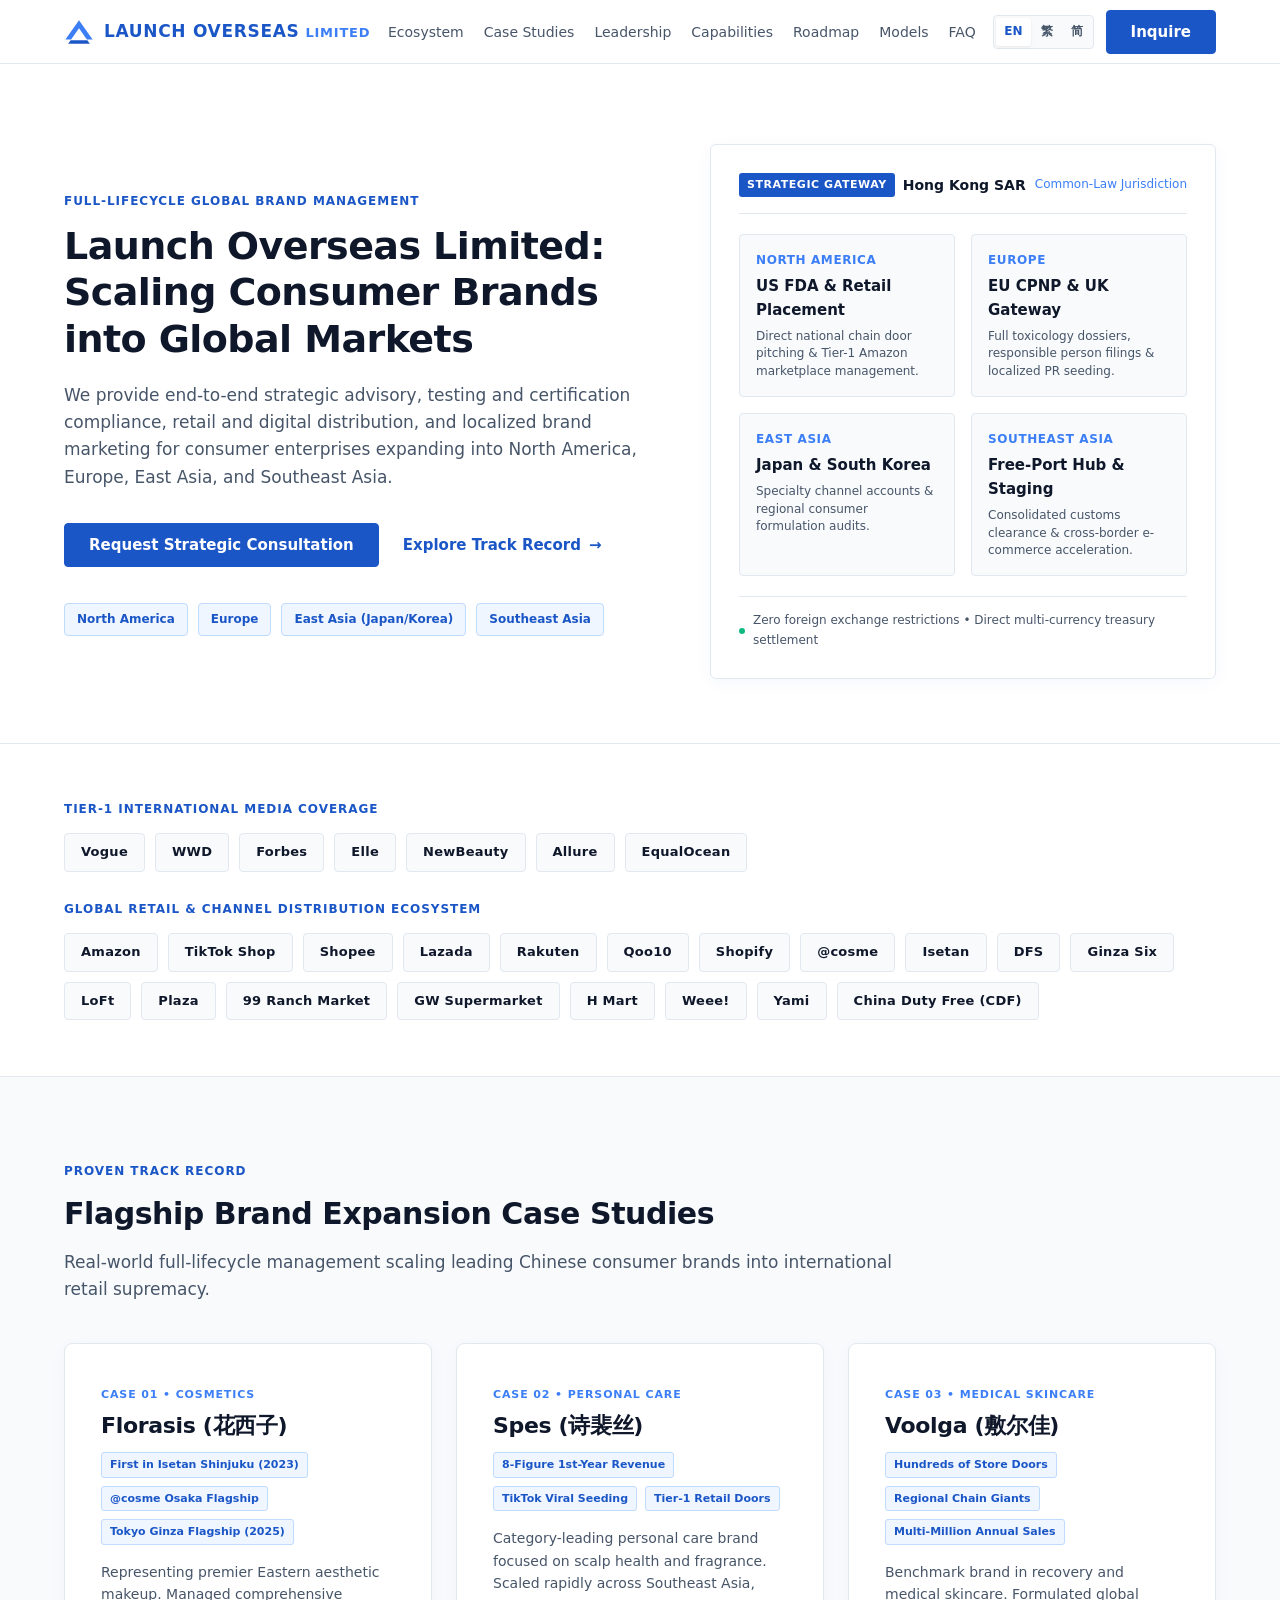
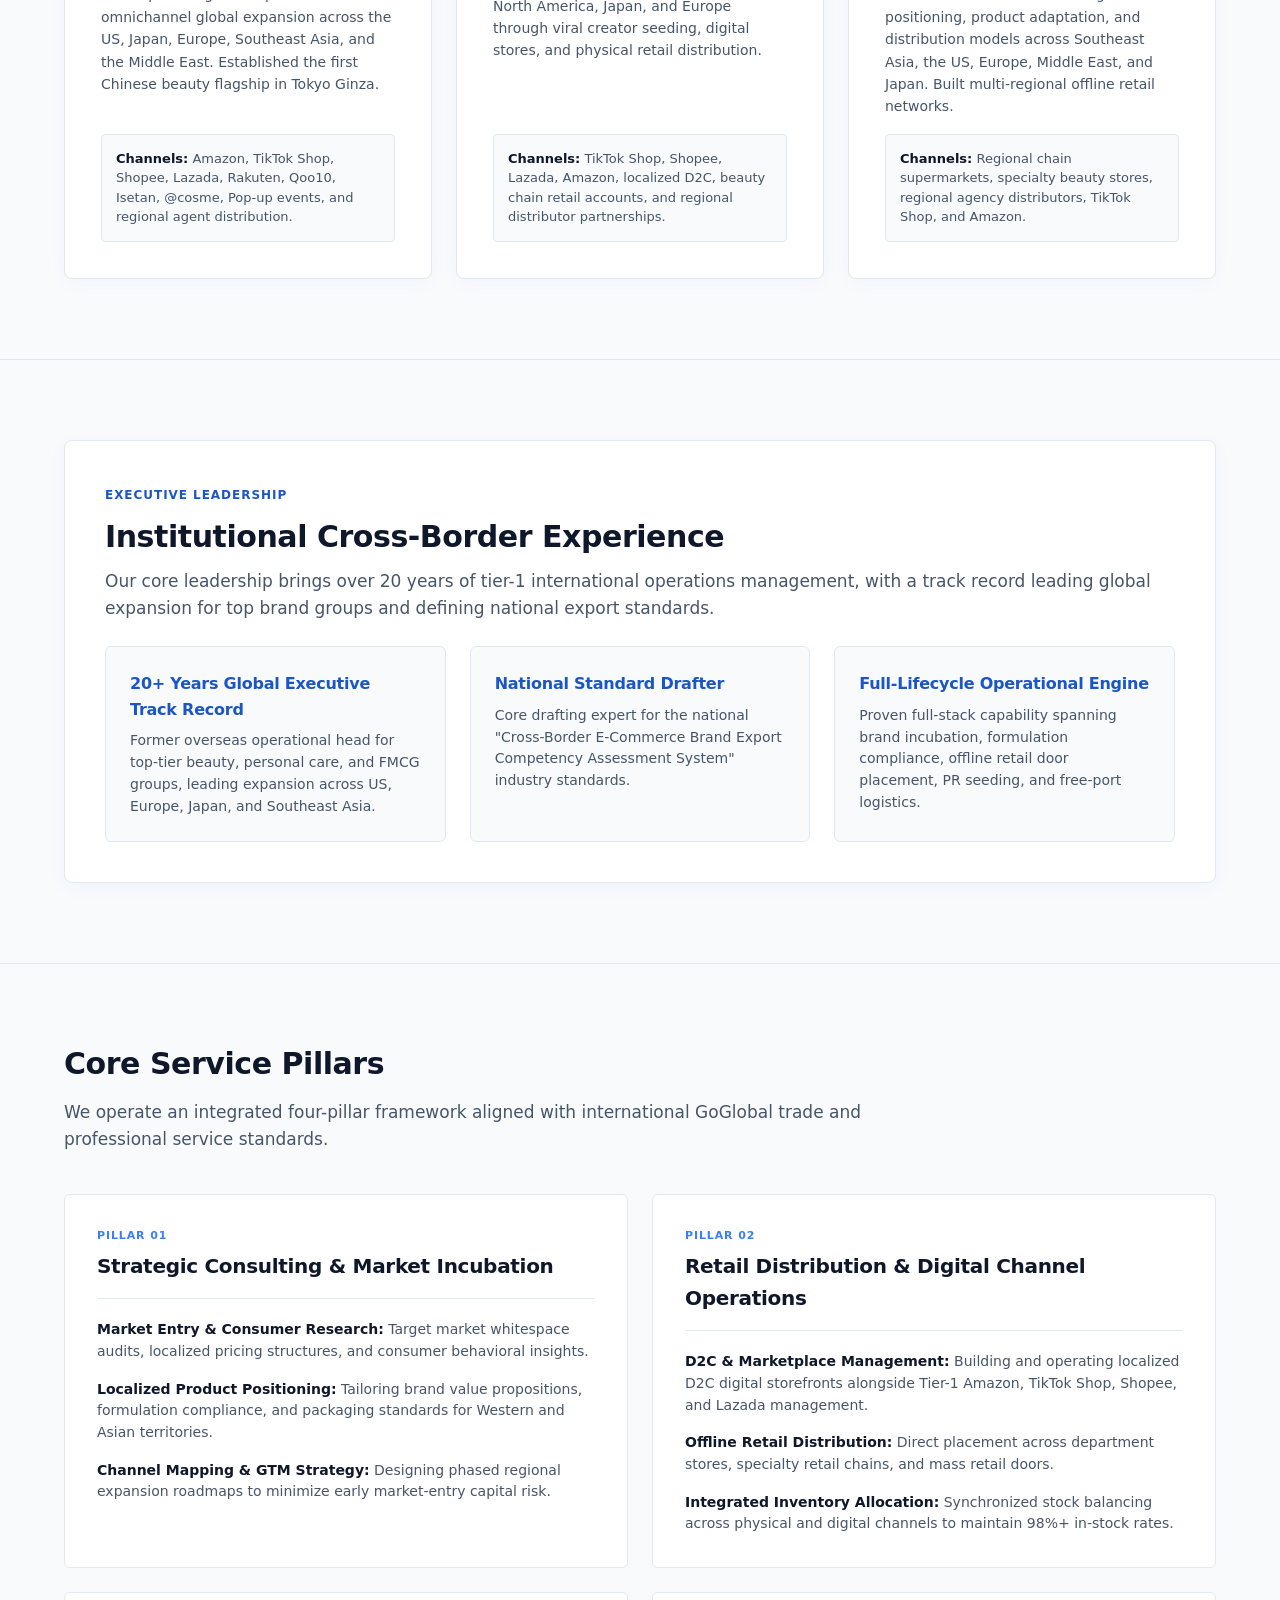
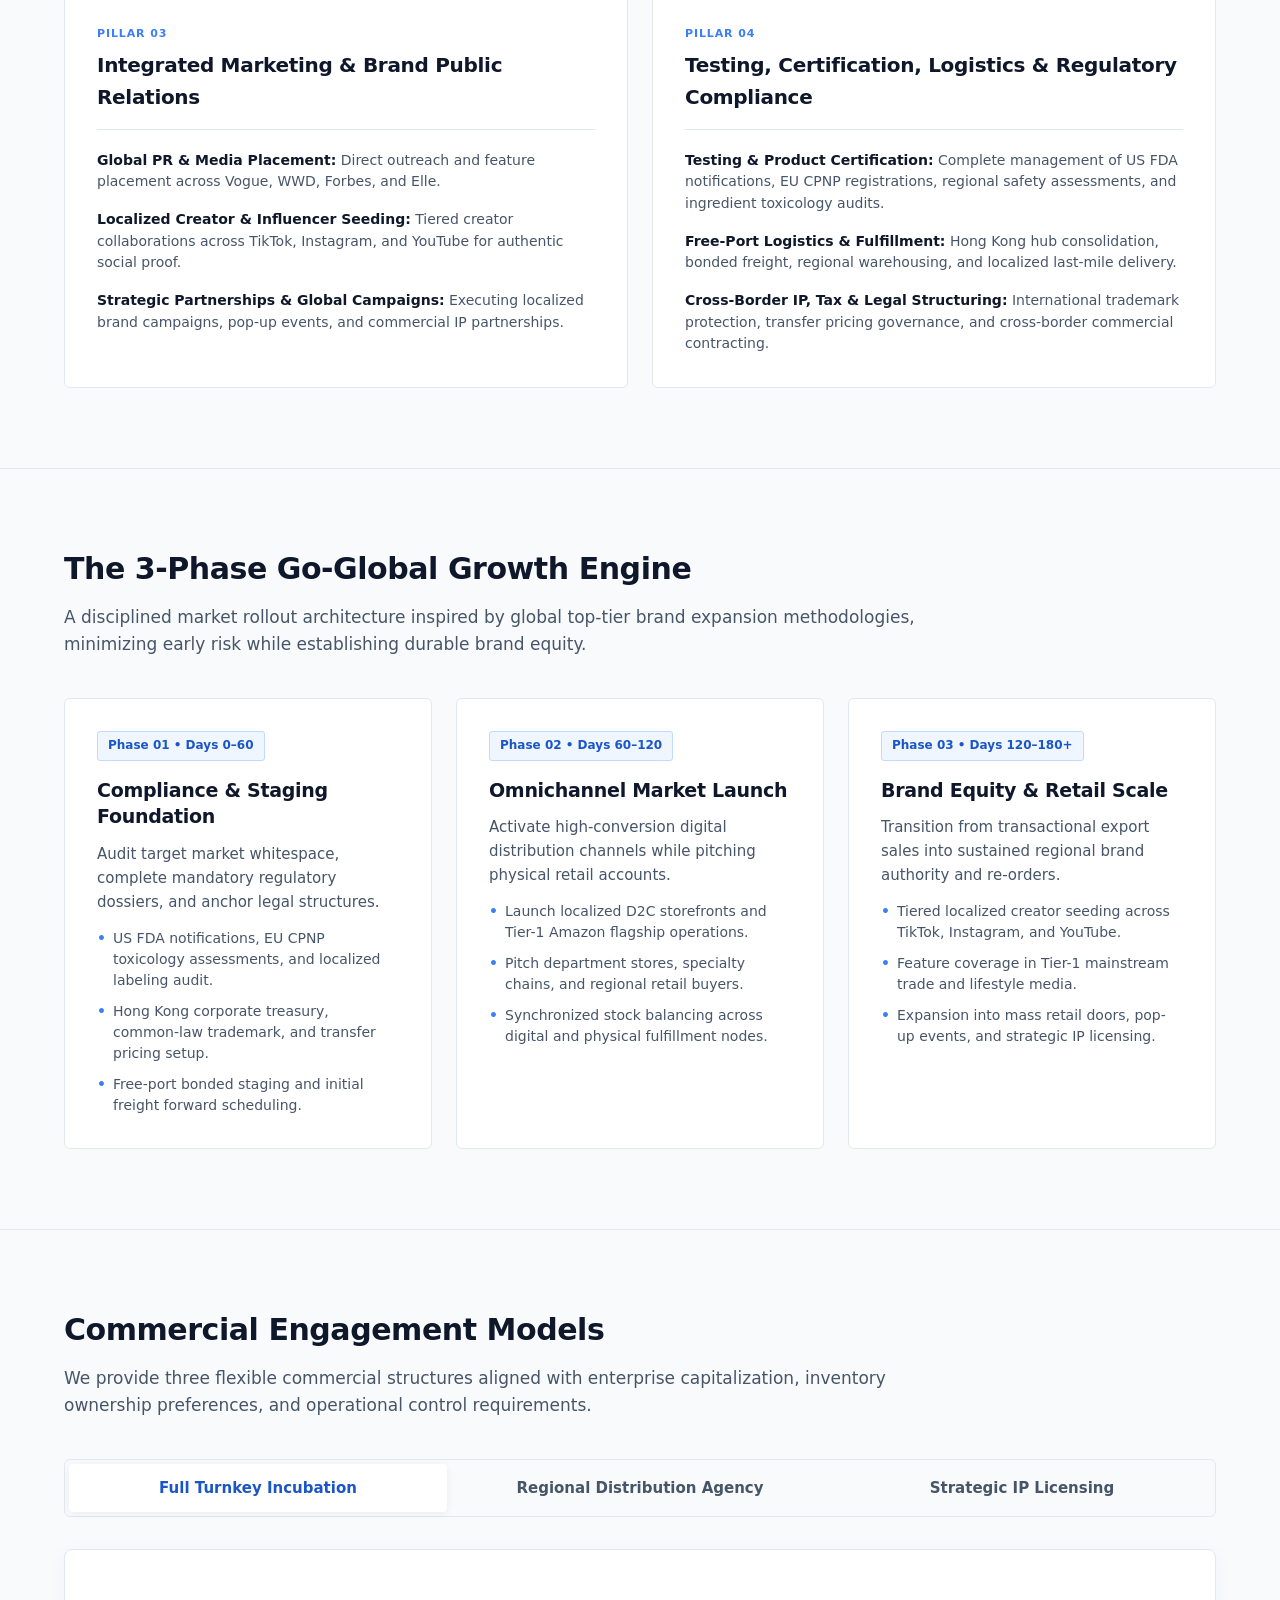
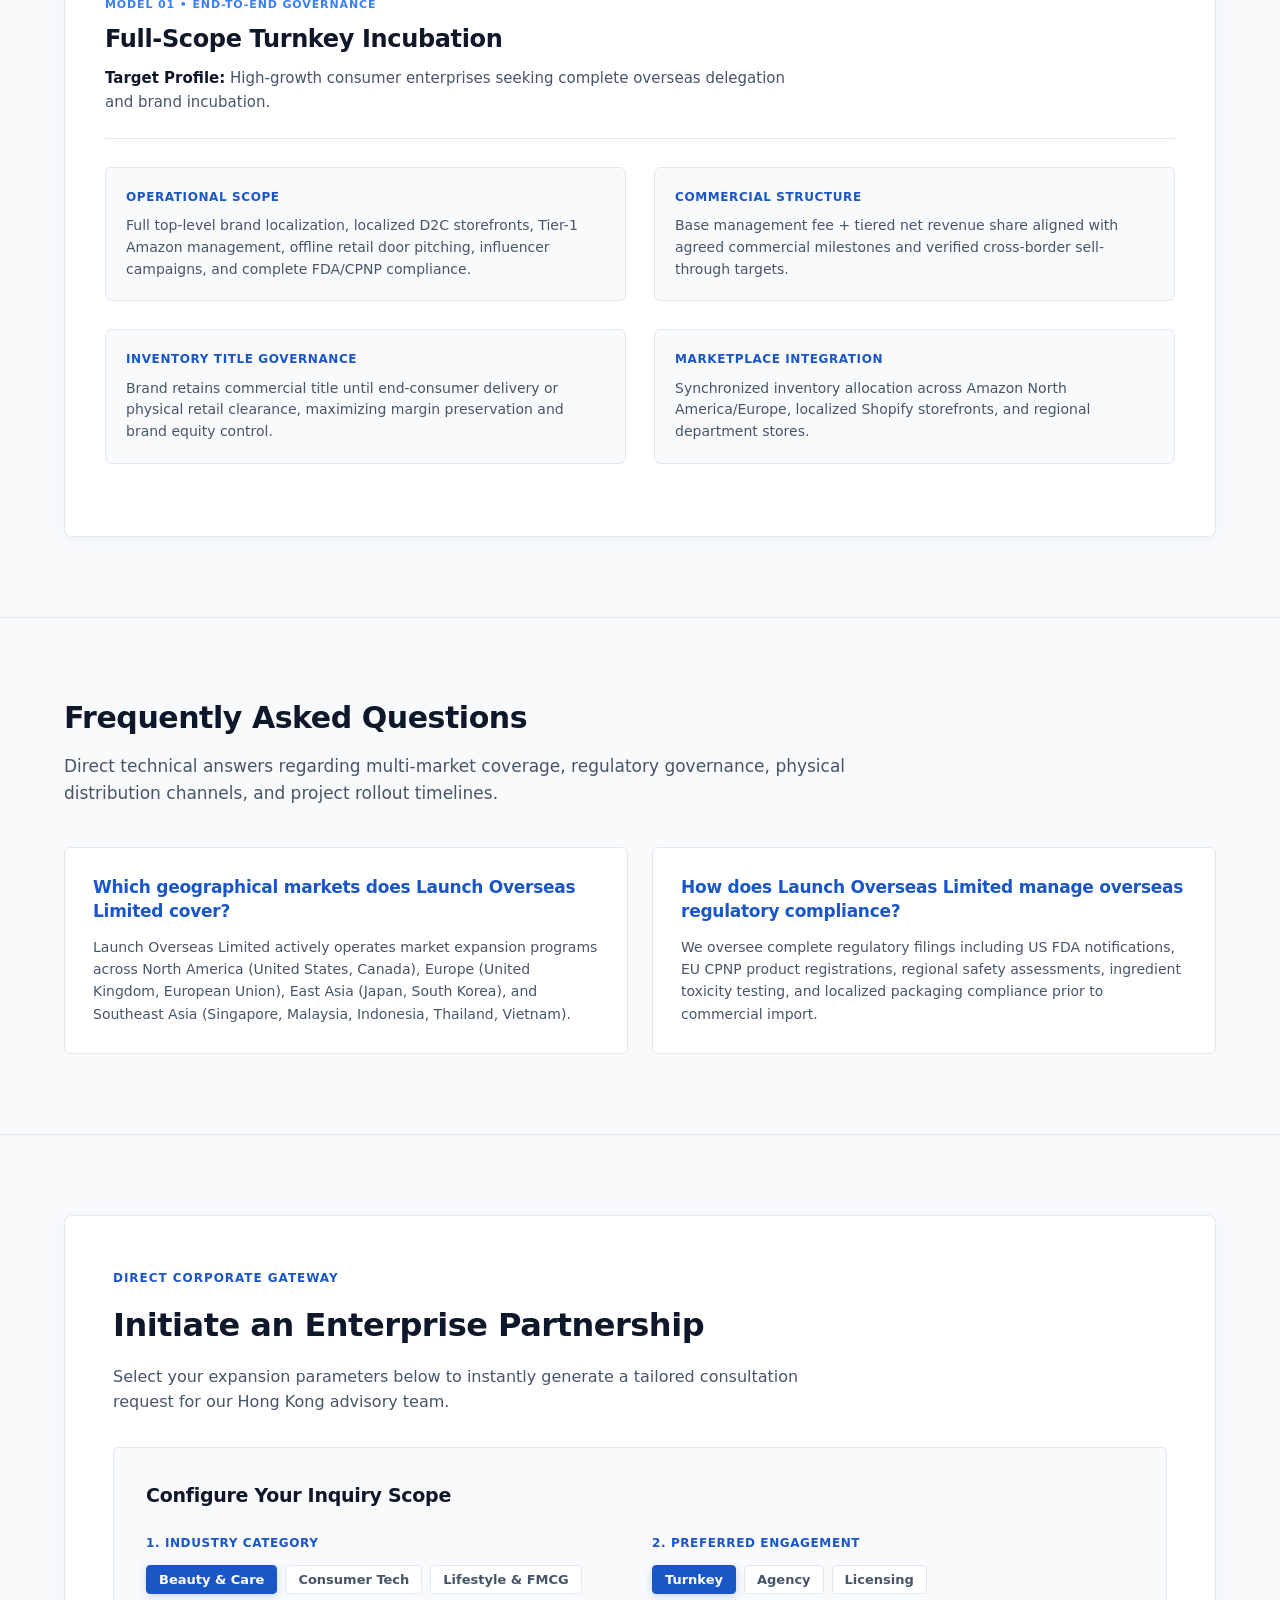
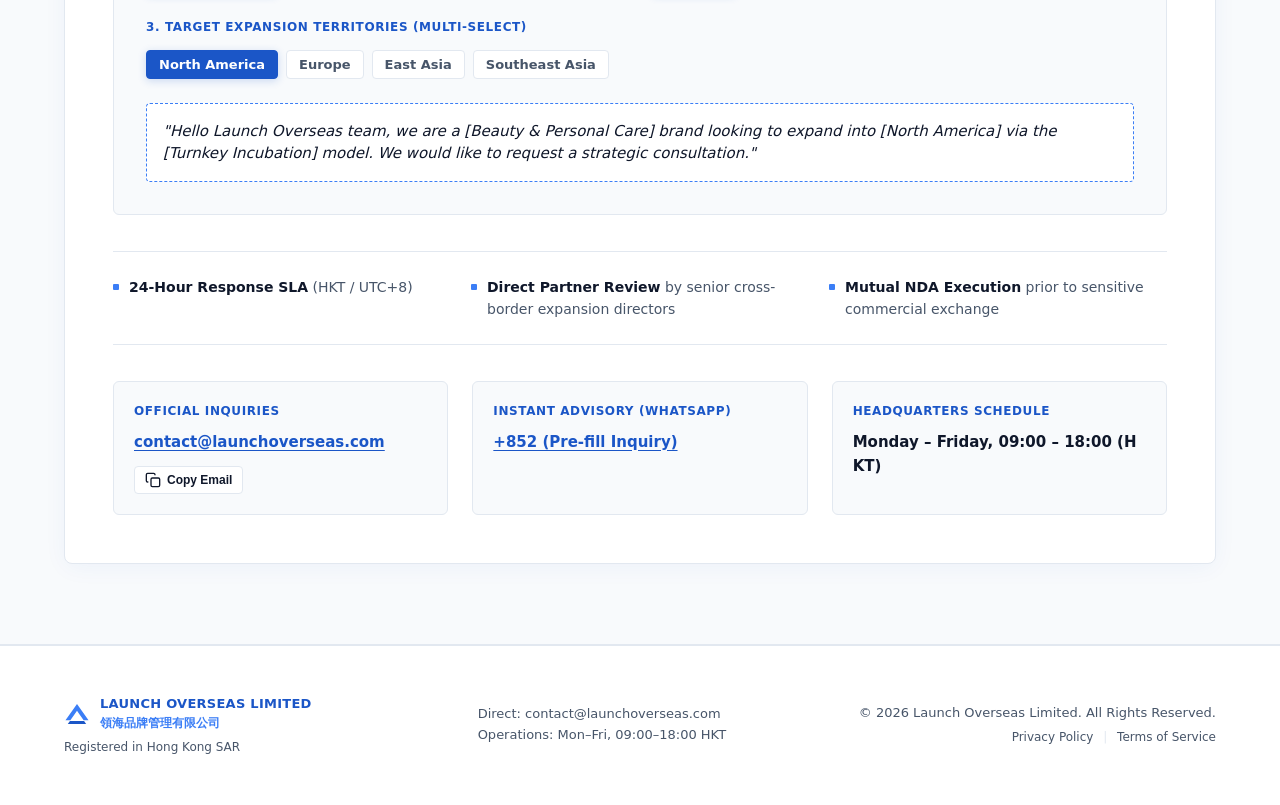
==== commit 5b44229e: "1" ====
--- a/index.html
+++ b/index.html
@@ -19,7 +19,7 @@
   <meta property="og:description" content="Proven cross-border brand expansion. Omnichannel placement across US, Europe, Japan, and Southeast Asia.">
   <meta property="og:url" content="https://launchoverseas.com/">
 
-  <!-- Modular Stylesheets -->
+  <!-- Modular Stylesheets (Split Architecture) -->
   <link rel="stylesheet" href="css/variables.css">
   <link rel="stylesheet" href="css/layout.css">
   <link rel="stylesheet" href="css/sections.css">
@@ -135,7 +135,7 @@
         <div class="hero-content">
           <div class="meta-tag">Full-Lifecycle Global Brand Management</div>
           <h1 class="hero-title">Launch Overseas Limited: Scaling Consumer Brands into Global Markets</h1>
-          <p class="hero-lead">We provide end-to-end strategic advisory, testing and certification compliance, retail and digital distribution, and localized brand marketing for consumer enterprises expanding into North America, Europe, East Asia, and Southeast Asia[cite: 1].</p>
+          <p class="hero-lead">We provide end-to-end strategic advisory, testing and certification compliance, retail and digital distribution, and localized brand marketing for consumer enterprises expanding into North America, Europe, East Asia, and Southeast Asia.</p>
           
           <div class="hero-actions">
             <a href="#contact" class="btn btn-primary">Request Strategic Consultation</a>
@@ -163,25 +163,25 @@
             <div class="matrix-tile">
               <div class="tile-region">North America</div>
               <div class="tile-stat">US FDA & Retail Placement</div>
-              <div class="tile-desc">Direct national chain door pitching & Tier-1 Amazon marketplace management[cite: 1].</div>
+              <div class="tile-desc">Direct national chain door pitching & Tier-1 Amazon marketplace management.</div>
             </div>
 
             <div class="matrix-tile">
               <div class="tile-region">Europe</div>
               <div class="tile-stat">EU CPNP & UK Gateway</div>
-              <div class="tile-desc">Full toxicology dossiers, responsible person filings & localized PR seeding[cite: 1].</div>
+              <div class="tile-desc">Full toxicology dossiers, responsible person filings & localized PR seeding.</div>
             </div>
 
             <div class="matrix-tile">
               <div class="tile-region">East Asia</div>
               <div class="tile-stat">Japan & South Korea</div>
-              <div class="tile-desc">Specialty channel accounts & regional consumer formulation audits[cite: 1].</div>
+              <div class="tile-desc">Specialty channel accounts & regional consumer formulation audits.</div>
             </div>
 
             <div class="matrix-tile">
               <div class="tile-region">Southeast Asia</div>
               <div class="tile-stat">Free-Port Hub & Staging</div>
-              <div class="tile-desc">Consolidated customs clearance & cross-border e-commerce acceleration[cite: 1].</div>
+              <div class="tile-desc">Consolidated customs clearance & cross-border e-commerce acceleration.</div>
             </div>
           </div>
 
@@ -242,7 +242,7 @@
         <div class="section-header">
           <div class="meta-tag">Proven Track Record</div>
           <h2 class="section-title">Flagship Brand Expansion Case Studies</h2>
-          <p class="section-definition">Real-world full-lifecycle management scaling leading Chinese consumer brands into international retail supremacy[cite: 1].</p>
+          <p class="section-definition">Real-world full-lifecycle management scaling leading Chinese consumer brands into international retail supremacy.</p>
         </div>
 
         <div class="card-grid three-col">
@@ -252,14 +252,14 @@
               <span class="case-tag">Case 01 • Cosmetics</span>
               <h3 class="case-brand-title">Florasis (花西子)</h3>
               <div class="case-highlights-row">
-                <span class="case-highlight-pill">First in Isetan Shinjuku (2023)[cite: 1]</span>
-                <span class="case-highlight-pill">@cosme Osaka Flagship[cite: 1]</span>
-                <span class="case-highlight-pill">Tokyo Ginza Flagship (2025)[cite: 1]</span>
-              </div>
-              <p class="case-desc">Representing premier Eastern aesthetic makeup[cite: 1]. Managed comprehensive omnichannel global expansion across the US, Japan, Europe, Southeast Asia, and the Middle East[cite: 1]. Established the first Chinese beauty flagship in Tokyo Ginza[cite: 1].</p>
+                <span class="case-highlight-pill">First in Isetan Shinjuku (2023)</span>
+                <span class="case-highlight-pill">@cosme Osaka Flagship</span>
+                <span class="case-highlight-pill">Tokyo Ginza Flagship (2025)</span>
+              </div>
+              <p class="case-desc">Representing premier Eastern aesthetic makeup. Managed comprehensive omnichannel global expansion across the US, Japan, Europe, Southeast Asia, and the Middle East. Established the first Chinese beauty flagship in Tokyo Ginza.</p>
             </div>
             <div class="case-channel-block">
-              <strong>Channels:</strong> Amazon, TikTok Shop, Shopee, Lazada, Rakuten, Qoo10, Isetan, @cosme, Pop-up events, and regional agent distribution[cite: 1].
+              <strong>Channels:</strong> Amazon, TikTok Shop, Shopee, Lazada, Rakuten, Qoo10, Isetan, @cosme, Pop-up events, and regional agent distribution.
             </div>
           </article>
 
@@ -269,14 +269,14 @@
               <span class="case-tag">Case 02 • Personal Care</span>
               <h3 class="case-brand-title">Spes (诗裴丝)</h3>
               <div class="case-highlights-row">
-                <span class="case-highlight-pill">8-Figure 1st-Year Revenue[cite: 1]</span>
-                <span class="case-highlight-pill">TikTok Viral Seeding[cite: 1]</span>
-                <span class="case-highlight-pill">Tier-1 Retail Doors[cite: 1]</span>
-              </div>
-              <p class="case-desc">Category-leading personal care brand focused on scalp health and fragrance[cite: 1]. Scaled rapidly across Southeast Asia, North America, Japan, and Europe through viral creator seeding, digital stores, and physical retail distribution[cite: 1].</p>
+                <span class="case-highlight-pill">8-Figure 1st-Year Revenue</span>
+                <span class="case-highlight-pill">TikTok Viral Seeding</span>
+                <span class="case-highlight-pill">Tier-1 Retail Doors</span>
+              </div>
+              <p class="case-desc">Category-leading personal care brand focused on scalp health and fragrance. Scaled rapidly across Southeast Asia, North America, Japan, and Europe through viral creator seeding, digital stores, and physical retail distribution.</p>
             </div>
             <div class="case-channel-block">
-              <strong>Channels:</strong> TikTok Shop, Shopee, Lazada, Amazon, localized D2C, beauty chain retail accounts, and regional distributor partnerships[cite: 1].
+              <strong>Channels:</strong> TikTok Shop, Shopee, Lazada, Amazon, localized D2C, beauty chain retail accounts, and regional distributor partnerships.
             </div>
           </article>
 
@@ -286,14 +286,14 @@
               <span class="case-tag">Case 03 • Medical Skincare</span>
               <h3 class="case-brand-title">Voolga (敷尔佳)</h3>
               <div class="case-highlights-row">
-                <span class="case-highlight-pill">Hundreds of Store Doors[cite: 1]</span>
-                <span class="case-highlight-pill">Regional Chain Giants[cite: 1]</span>
-                <span class="case-highlight-pill">Multi-Million Annual Sales[cite: 1]</span>
-              </div>
-              <p class="case-desc">Benchmark brand in recovery and medical skincare[cite: 1]. Formulated global positioning, product adaptation, and distribution models across Southeast Asia, the US, Europe, Middle East, and Japan[cite: 1]. Built multi-regional offline retail networks[cite: 1].</p>
+                <span class="case-highlight-pill">Hundreds of Store Doors</span>
+                <span class="case-highlight-pill">Regional Chain Giants</span>
+                <span class="case-highlight-pill">Multi-Million Annual Sales</span>
+              </div>
+              <p class="case-desc">Benchmark brand in recovery and medical skincare. Formulated global positioning, product adaptation, and distribution models across Southeast Asia, the US, Europe, Middle East, and Japan. Built multi-regional offline retail networks.</p>
             </div>
             <div class="case-channel-block">
-              <strong>Channels:</strong> Regional chain supermarkets, specialty beauty stores, regional agency distributors, TikTok Shop, and Amazon[cite: 1].
+              <strong>Channels:</strong> Regional chain supermarkets, specialty beauty stores, regional agency distributors, TikTok Shop, and Amazon.
             </div>
           </article>
         </div>
@@ -306,22 +306,22 @@
         <div class="leadership-card">
           <div class="meta-tag">Executive Leadership</div>
           <h2 class="section-title" style="margin-bottom: 12px;">Institutional Cross-Border Experience</h2>
-          <p class="section-definition">Our core leadership brings over 20 years of tier-1 international operations management, with a track record leading global expansion for top brand groups and defining national export standards[cite: 1].</p>
+          <p class="section-definition">Our core leadership brings over 20 years of tier-1 international operations management, with a track record leading global expansion for top brand groups and defining national export standards.</p>
 
           <div class="leadership-grid">
             <div class="leadership-item">
-              <h3 class="leadership-item-title">20+ Years Global Executive Track Record[cite: 1]</h3>
-              <p class="leadership-item-desc">Former overseas operational head for top-tier beauty, personal care, and FMCG groups, leading expansion across US, Europe, Japan, and Southeast Asia[cite: 1].</p>
+              <h3 class="leadership-item-title">20+ Years Global Executive Track Record</h3>
+              <p class="leadership-item-desc">Former overseas operational head for top-tier beauty, personal care, and FMCG groups, leading expansion across US, Europe, Japan, and Southeast Asia.</p>
             </div>
 
             <div class="leadership-item">
-              <h3 class="leadership-item-title">National Standard Drafter[cite: 1]</h3>
-              <p class="leadership-item-desc">Core drafting expert for the national "Cross-Border E-Commerce Brand Export Competency Assessment System" industry standards[cite: 1].</p>
+              <h3 class="leadership-item-title">National Standard Drafter</h3>
+              <p class="leadership-item-desc">Core drafting expert for the national "Cross-Border E-Commerce Brand Export Competency Assessment System" industry standards.</p>
             </div>
 
             <div class="leadership-item">
-              <h3 class="leadership-item-title">Full-Lifecycle Operational Engine[cite: 1]</h3>
-              <p class="leadership-item-desc">Proven full-stack capability spanning brand incubation, formulation compliance, offline retail door placement, PR seeding, and free-port logistics[cite: 1].</p>
+              <h3 class="leadership-item-title">Full-Lifecycle Operational Engine</h3>
+              <p class="leadership-item-desc">Proven full-stack capability spanning brand incubation, formulation compliance, offline retail door placement, PR seeding, and free-port logistics.</p>
             </div>
           </div>
         </div>
@@ -333,30 +333,30 @@
       <div class="container">
         <div class="section-header">
           <h2 class="section-title">Core Service Pillars</h2>
-          <p class="section-definition">We operate an integrated four-pillar framework aligned with international GoGlobal trade and professional service standards[cite: 1].</p>
+          <p class="section-definition">We operate an integrated four-pillar framework aligned with international GoGlobal trade and professional service standards.</p>
         </div>
 
         <div class="card-grid two-col">
           <article class="pillar-card">
             <div class="pillar-header">
               <span class="pillar-tag">Pillar 01</span>
-              <h3 class="pillar-title">Strategic Consulting & Market Incubation[cite: 1]</h3>
+              <h3 class="pillar-title">Strategic Consulting & Market Incubation</h3>
             </div>
             <ul class="pillar-list">
-              <li><strong>Market Entry & Consumer Research:</strong> Target market whitespace audits, localized pricing structures, and consumer behavioral insights[cite: 1].</li>
-              <li><strong>Localized Product Positioning:</strong> Tailoring brand value propositions, formulation compliance, and packaging standards for Western and Asian territories[cite: 1].</li>
-              <li><strong>Channel Mapping & GTM Strategy:</strong> Designing phased regional expansion roadmaps to minimize early market-entry capital risk[cite: 1].</li>
+              <li><strong>Market Entry & Consumer Research:</strong> Target market whitespace audits, localized pricing structures, and consumer behavioral insights.</li>
+              <li><strong>Localized Product Positioning:</strong> Tailoring brand value propositions, formulation compliance, and packaging standards for Western and Asian territories.</li>
+              <li><strong>Channel Mapping & GTM Strategy:</strong> Designing phased regional expansion roadmaps to minimize early market-entry capital risk.</li>
             </ul>
           </article>
 
           <article class="pillar-card">
             <div class="pillar-header">
               <span class="pillar-tag">Pillar 02</span>
-              <h3 class="pillar-title">Retail Distribution & Digital Channel Operations[cite: 1]</h3>
+              <h3 class="pillar-title">Retail Distribution & Digital Channel Operations</h3>
             </div>
             <ul class="pillar-list">
-              <li><strong>D2C & Marketplace Management:</strong> Building and operating localized D2C digital storefronts alongside Tier-1 Amazon, TikTok Shop, Shopee, and Lazada management[cite: 1].</li>
-              <li><strong>Offline Retail Distribution:</strong> Direct placement across department stores, specialty retail chains, and mass retail doors[cite: 1].</li>
+              <li><strong>D2C & Marketplace Management:</strong> Building and operating localized D2C digital storefronts alongside Tier-1 Amazon, TikTok Shop, Shopee, and Lazada management.</li>
+              <li><strong>Offline Retail Distribution:</strong> Direct placement across department stores, specialty retail chains, and mass retail doors.</li>
               <li><strong>Integrated Inventory Allocation:</strong> Synchronized stock balancing across physical and digital channels to maintain 98%+ in-stock rates.</li>
             </ul>
           </article>
@@ -364,24 +364,24 @@
           <article class="pillar-card">
             <div class="pillar-header">
               <span class="pillar-tag">Pillar 03</span>
-              <h3 class="pillar-title">Integrated Marketing & Brand Public Relations[cite: 1]</h3>
+              <h3 class="pillar-title">Integrated Marketing & Brand Public Relations</h3>
             </div>
             <ul class="pillar-list">
-              <li><strong>Global PR & Media Placement:</strong> Direct outreach and feature placement across Vogue, WWD, Forbes, and Elle[cite: 1].</li>
-              <li><strong>Localized Creator & Influencer Seeding:</strong> Tiered creator collaborations across TikTok, Instagram, and YouTube for authentic social proof[cite: 1].</li>
-              <li><strong>Strategic Partnerships & Global Campaigns:</strong> Executing localized brand campaigns, pop-up events, and commercial IP partnerships[cite: 1].</li>
+              <li><strong>Global PR & Media Placement:</strong> Direct outreach and feature placement across Vogue, WWD, Forbes, and Elle.</li>
+              <li><strong>Localized Creator & Influencer Seeding:</strong> Tiered creator collaborations across TikTok, Instagram, and YouTube for authentic social proof.</li>
+              <li><strong>Strategic Partnerships & Global Campaigns:</strong> Executing localized brand campaigns, pop-up events, and commercial IP partnerships.</li>
             </ul>
           </article>
 
           <article class="pillar-card">
             <div class="pillar-header">
               <span class="pillar-tag">Pillar 04</span>
-              <h3 class="pillar-title">Testing, Certification, Logistics & Regulatory Compliance[cite: 1]</h3>
+              <h3 class="pillar-title">Testing, Certification, Logistics & Regulatory Compliance</h3>
             </div>
             <ul class="pillar-list">
-              <li><strong>Testing & Product Certification:</strong> Complete management of US FDA notifications, EU CPNP registrations, regional safety assessments, and ingredient toxicology audits[cite: 1].</li>
-              <li><strong>Free-Port Logistics & Fulfillment:</strong> Hong Kong hub consolidation, bonded freight, regional warehousing, and localized last-mile delivery[cite: 1].</li>
-              <li><strong>Cross-Border IP, Tax & Legal Structuring:</strong> International trademark protection, transfer pricing governance, and cross-border commercial contracting[cite: 1].</li>
+              <li><strong>Testing & Product Certification:</strong> Complete management of US FDA notifications, EU CPNP registrations, regional safety assessments, and ingredient toxicology audits.</li>
+              <li><strong>Free-Port Logistics & Fulfillment:</strong> Hong Kong hub consolidation, bonded freight, regional warehousing, and localized last-mile delivery.</li>
+              <li><strong>Cross-Border IP, Tax & Legal Structuring:</strong> International trademark protection, transfer pricing governance, and cross-border commercial contracting.</li>
             </ul>
           </article>
         </div>
@@ -400,21 +400,21 @@
           <article class="roadmap-card">
             <div class="roadmap-step-badge">Phase 01 • Days 0–60</div>
             <h3 class="roadmap-title">Compliance & Staging Foundation</h3>
-            <p class="card-desc">Audit target market whitespace, complete mandatory regulatory dossiers, and anchor legal structures[cite: 1].</p>
+            <p class="card-desc">Audit target market whitespace, complete mandatory regulatory dossiers, and anchor legal structures.</p>
             <ul class="roadmap-list">
-              <li>US FDA notifications, EU CPNP toxicology assessments, and localized labeling audit[cite: 1].</li>
-              <li>Hong Kong corporate treasury, common-law trademark, and transfer pricing setup[cite: 1].</li>
-              <li>Free-port bonded staging and initial freight forward scheduling[cite: 1].</li>
+              <li>US FDA notifications, EU CPNP toxicology assessments, and localized labeling audit.</li>
+              <li>Hong Kong corporate treasury, common-law trademark, and transfer pricing setup.</li>
+              <li>Free-port bonded staging and initial freight forward scheduling.</li>
             </ul>
           </article>
 
           <article class="roadmap-card">
             <div class="roadmap-step-badge">Phase 02 • Days 60–120</div>
             <h3 class="roadmap-title">Omnichannel Market Launch</h3>
-            <p class="card-desc">Activate high-conversion digital distribution channels while pitching physical retail accounts[cite: 1].</p>
+            <p class="card-desc">Activate high-conversion digital distribution channels while pitching physical retail accounts.</p>
             <ul class="roadmap-list">
-              <li>Launch localized D2C storefronts and Tier-1 Amazon flagship operations[cite: 1].</li>
-              <li>Pitch department stores, specialty chains, and regional retail buyers[cite: 1].</li>
+              <li>Launch localized D2C storefronts and Tier-1 Amazon flagship operations.</li>
+              <li>Pitch department stores, specialty chains, and regional retail buyers.</li>
               <li>Synchronized stock balancing across digital and physical fulfillment nodes.</li>
             </ul>
           </article>
@@ -422,11 +422,11 @@
           <article class="roadmap-card">
             <div class="roadmap-step-badge">Phase 03 • Days 120–180+</div>
             <h3 class="roadmap-title">Brand Equity & Retail Scale</h3>
-            <p class="card-desc">Transition from transactional export sales into sustained regional brand authority and re-orders[cite: 1].</p>
+            <p class="card-desc">Transition from transactional export sales into sustained regional brand authority and re-orders.</p>
             <ul class="roadmap-list">
-              <li>Tiered localized creator seeding across TikTok, Instagram, and YouTube[cite: 1].</li>
-              <li>Feature coverage in Tier-1 mainstream trade and lifestyle media[cite: 1].</li>
-              <li>Expansion into mass retail doors, pop-up events, and strategic IP licensing[cite: 1].</li>
+              <li>Tiered localized creator seeding across TikTok, Instagram, and YouTube.</li>
+              <li>Feature coverage in Tier-1 mainstream trade and lifestyle media.</li>
+              <li>Expansion into mass retail doors, pop-up events, and strategic IP licensing.</li>
             </ul>
           </article>
         </div>
@@ -438,7 +438,7 @@
       <div class="container">
         <div class="section-header">
           <h2 class="section-title">Commercial Engagement Models</h2>
-          <p class="section-definition">We provide three flexible commercial structures aligned with enterprise capitalization, inventory ownership preferences, and operational control requirements[cite: 1].</p>
+          <p class="section-definition">We provide three flexible commercial structures aligned with enterprise capitalization, inventory ownership preferences, and operational control requirements.</p>
         </div>
 
         <div class="model-switcher-wrap">
@@ -460,19 +460,19 @@
                 <div class="panel-title-wrap">
                   <span class="panel-badge">Model 01 • End-to-End Governance</span>
                   <h3 class="panel-title">Full-Scope Turnkey Incubation</h3>
-                  <p class="panel-profile-lead"><strong>Target Profile:</strong> High-growth consumer enterprises seeking complete overseas delegation and brand incubation[cite: 1].</p>
+                  <p class="panel-profile-lead"><strong>Target Profile:</strong> High-growth consumer enterprises seeking complete overseas delegation and brand incubation.</p>
                 </div>
               </div>
 
               <div class="panel-details-grid">
                 <div class="detail-block">
                   <div class="detail-label">Operational Scope</div>
-                  <div class="detail-content">Full top-level brand localization, localized D2C storefronts, Tier-1 Amazon management, offline retail door pitching, influencer campaigns, and complete FDA/CPNP compliance[cite: 1].</div>
+                  <div class="detail-content">Full top-level brand localization, localized D2C storefronts, Tier-1 Amazon management, offline retail door pitching, influencer campaigns, and complete FDA/CPNP compliance.</div>
                 </div>
 
                 <div class="detail-block">
                   <div class="detail-label">Commercial Structure</div>
-                  <div class="detail-content">Base management fee + tiered net revenue share aligned with agreed commercial milestones and verified cross-border sell-through targets[cite: 1].</div>
+                  <div class="detail-content">Base management fee + tiered net revenue share aligned with agreed commercial milestones and verified cross-border sell-through targets.</div>
                 </div>
 
                 <div class="detail-block">
@@ -482,7 +482,7 @@
 
                 <div class="detail-block">
                   <div class="detail-label">Marketplace Integration</div>
-                  <div class="detail-content">Synchronized inventory allocation across Amazon North America/Europe, localized Shopify storefronts, and regional department stores[cite: 1].</div>
+                  <div class="detail-content">Synchronized inventory allocation across Amazon North America/Europe, localized Shopify storefronts, and regional department stores.</div>
                 </div>
               </div>
             </div>
@@ -492,19 +492,19 @@
                 <div class="panel-title-wrap">
                   <span class="panel-badge">Model 02 • Rapid Retail Expansion</span>
                   <h3 class="panel-title">Regional Distribution Agency</h3>
-                  <p class="panel-profile-lead"><strong>Target Profile:</strong> Established brands with proven production scale seeking rapid physical retail doors and regional distributor networks[cite: 1].</p>
+                  <p class="panel-profile-lead"><strong>Target Profile:</strong> Established brands with proven production scale seeking rapid physical retail doors and regional distributor networks.</p>
                 </div>
               </div>
 
               <div class="panel-details-grid">
                 <div class="detail-block">
                   <div class="detail-label">Operational Scope</div>
-                  <div class="detail-content">Exclusive territory sales, mass supermarket and specialty cosmetics chain pitching, localized inventory staging, and commercial distributor account management[cite: 1].</div>
+                  <div class="detail-content">Exclusive territory sales, mass supermarket and specialty cosmetics chain pitching, localized inventory staging, and commercial distributor account management.</div>
                 </div>
 
                 <div class="detail-block">
                   <div class="detail-label">Commercial Structure</div>
-                  <div class="detail-content">Wholesale purchase orders (PO) or agreed distributor wholesale margin on scheduled shipment cycles through Hong Kong free-port facilities[cite: 1].</div>
+                  <div class="detail-content">Wholesale purchase orders (PO) or agreed distributor wholesale margin on scheduled shipment cycles through Hong Kong free-port facilities.</div>
                 </div>
 
                 <div class="detail-block">
@@ -514,7 +514,7 @@
 
                 <div class="detail-block">
                   <div class="detail-label">Channel Coverage</div>
-                  <div class="detail-content">Direct placement across Tier-1 chain retailers, specialty beauty stores, regional duty-free hubs, and regional distributor partnerships[cite: 1].</div>
+                  <div class="detail-content">Direct placement across Tier-1 chain retailers, specialty beauty stores, regional duty-free hubs, and regional distributor partnerships.</div>
                 </div>
               </div>
             </div>
@@ -524,19 +524,19 @@
                 <div class="panel-title-wrap">
                   <span class="panel-badge">Model 03 • Asset-Light Expansion</span>
                   <h3 class="panel-title">Strategic IP Licensing</h3>
-                  <p class="panel-profile-lead"><strong>Target Profile:</strong> High-equity consumer brands seeking localized overseas manufacturing, co-branding partnerships, and risk-free regional expansion[cite: 1].</p>
+                  <p class="panel-profile-lead"><strong>Target Profile:</strong> High-equity consumer brands seeking localized overseas manufacturing, co-branding partnerships, and risk-free regional expansion.</p>
                 </div>
               </div>
 
               <div class="panel-details-grid">
                 <div class="detail-block">
                   <div class="detail-label">Operational Scope</div>
-                  <div class="detail-content">International common-law trademark licensing, localized production oversight, quality standard audits, packaging compliance, and brand guideline enforcement[cite: 1].</div>
+                  <div class="detail-content">International common-law trademark licensing, localized production oversight, quality standard audits, packaging compliance, and brand guideline enforcement.</div>
                 </div>
 
                 <div class="detail-block">
                   <div class="detail-label">Commercial Structure</div>
-                  <div class="detail-content">Upfront brand licensing royalty + percentage royalty on gross wholesale sales with minimum annual guaranteed remittance[cite: 1].</div>
+                  <div class="detail-content">Upfront brand licensing royalty + percentage royalty on gross wholesale sales with minimum annual guaranteed remittance.</div>
                 </div>
 
                 <div class="detail-block">
@@ -546,7 +546,7 @@
 
                 <div class="detail-block">
                   <div class="detail-label">Legal Governance</div>
-                  <div class="detail-content">Structured under Hong Kong common-law contracts with international intellectual property registration and cross-border patent defense[cite: 1].</div>
+                  <div class="detail-content">Structured under Hong Kong common-law contracts with international intellectual property registration and cross-border patent defense.</div>
                 </div>
               </div>
             </div>
@@ -560,18 +560,18 @@
       <div class="container">
         <div class="section-header">
           <h2 class="section-title">Frequently Asked Questions</h2>
-          <p class="section-definition">Direct technical answers regarding multi-market coverage, regulatory governance, physical distribution channels, and project rollout timelines[cite: 1].</p>
+          <p class="section-definition">Direct technical answers regarding multi-market coverage, regulatory governance, physical distribution channels, and project rollout timelines.</p>
         </div>
 
         <div class="faq-grid">
           <div class="faq-item">
             <h3 class="faq-question">Which geographical markets does Launch Overseas Limited cover?</h3>
-            <p class="faq-answer">Launch Overseas Limited actively operates market expansion programs across North America (United States, Canada), Europe (United Kingdom, European Union), East Asia (Japan, South Korea), and Southeast Asia (Singapore, Malaysia, Indonesia, Thailand, Vietnam)[cite: 1].</p>
+            <p class="faq-answer">Launch Overseas Limited actively operates market expansion programs across North America (United States, Canada), Europe (United Kingdom, European Union), East Asia (Japan, South Korea), and Southeast Asia (Singapore, Malaysia, Indonesia, Thailand, Vietnam).</p>
           </div>
 
           <div class="faq-item">
             <h3 class="faq-question">How does Launch Overseas Limited manage overseas regulatory compliance?</h3>
-            <p class="faq-answer">We oversee complete regulatory filings including US FDA notifications, EU CPNP product registrations, regional safety assessments, ingredient toxicity testing, and localized packaging compliance prior to commercial import[cite: 1].</p>
+            <p class="faq-answer">We oversee complete regulatory filings including US FDA notifications, EU CPNP product registrations, regional safety assessments, ingredient toxicity testing, and localized packaging compliance prior to commercial import.</p>
           </div>
         </div>
       </div>
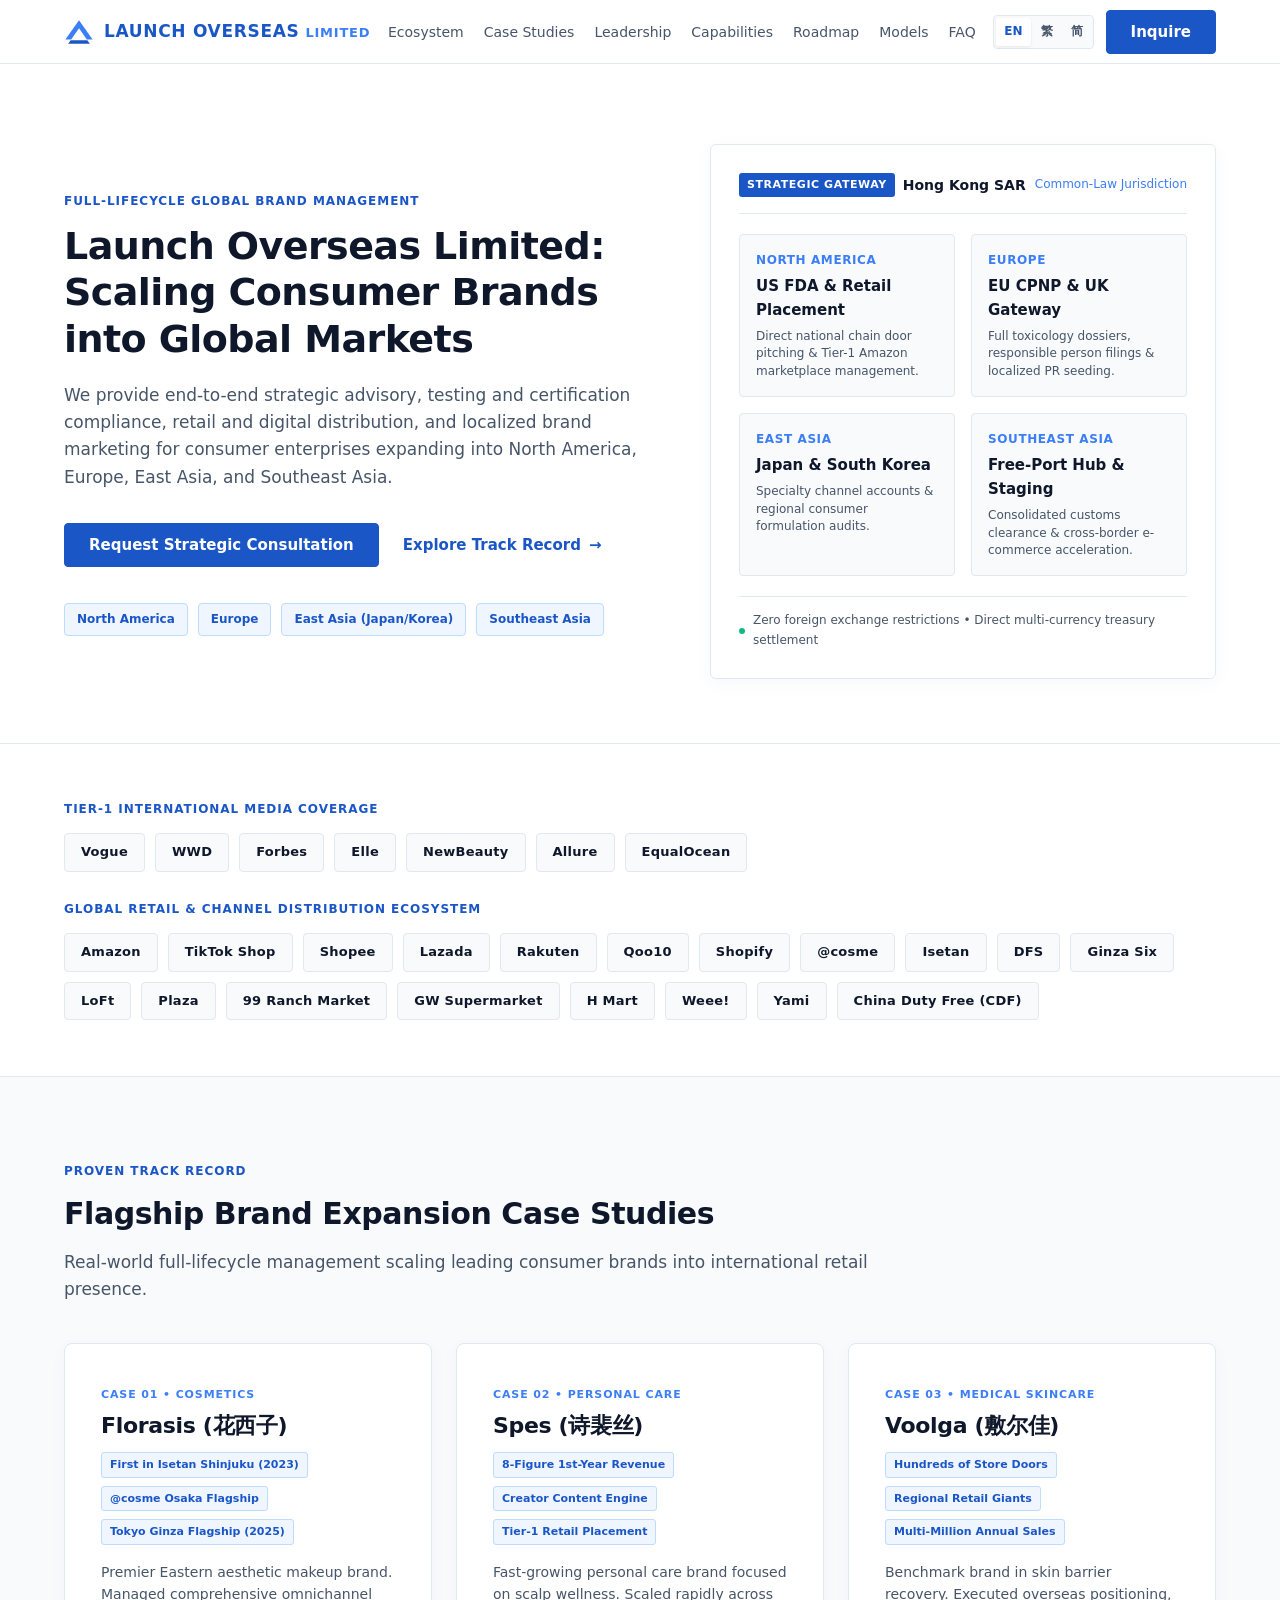
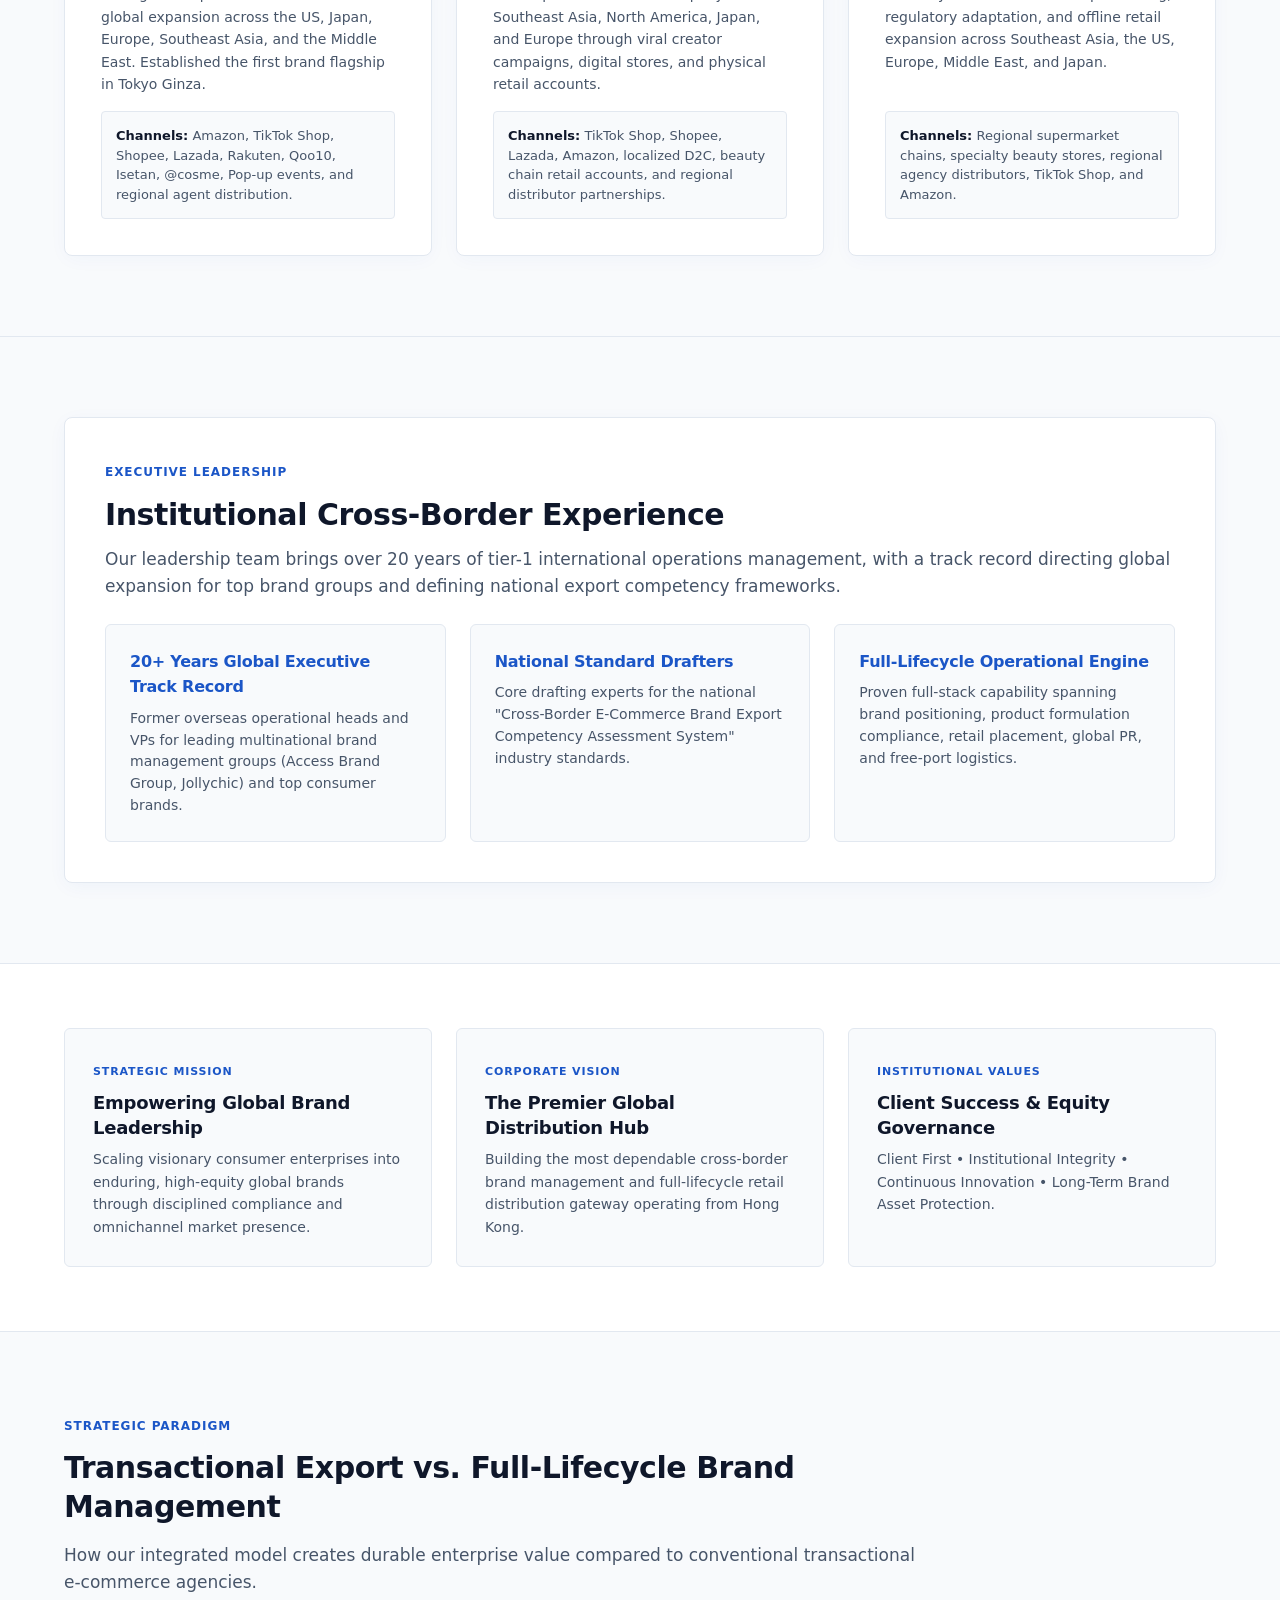
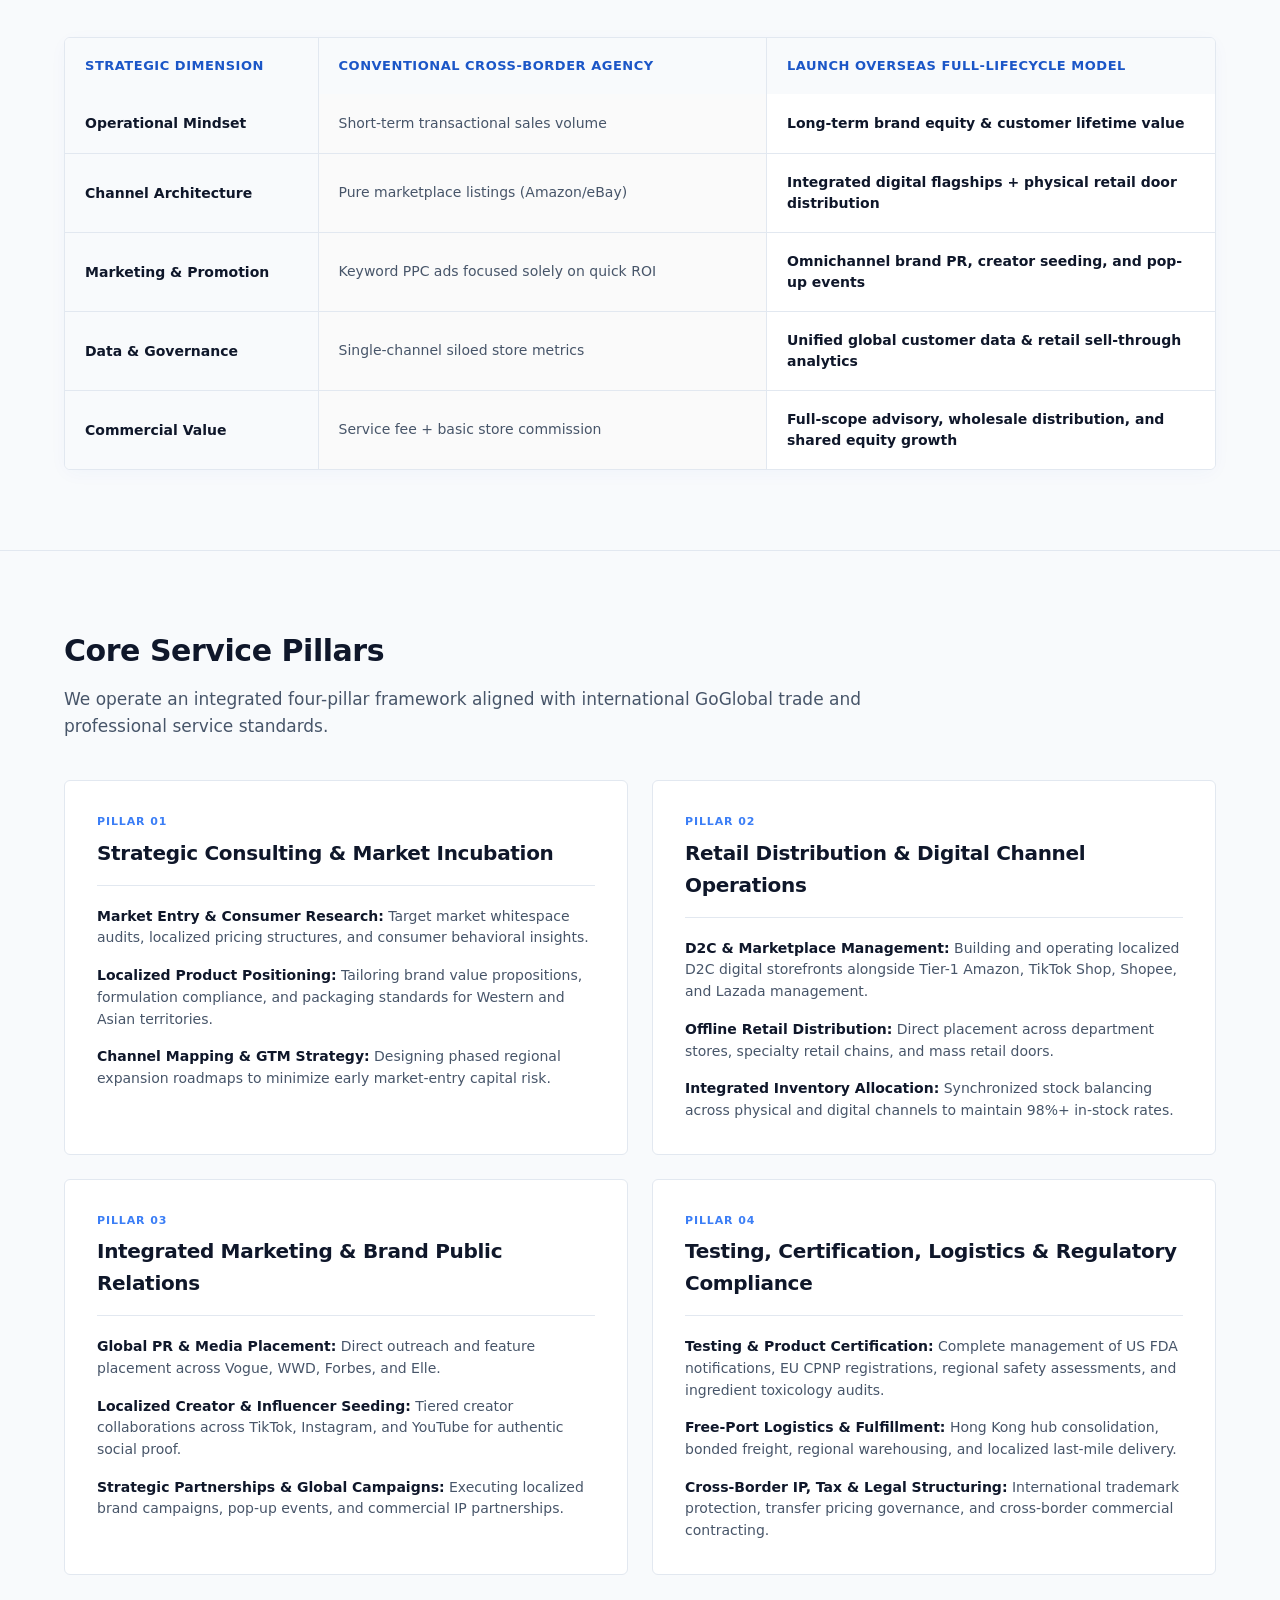
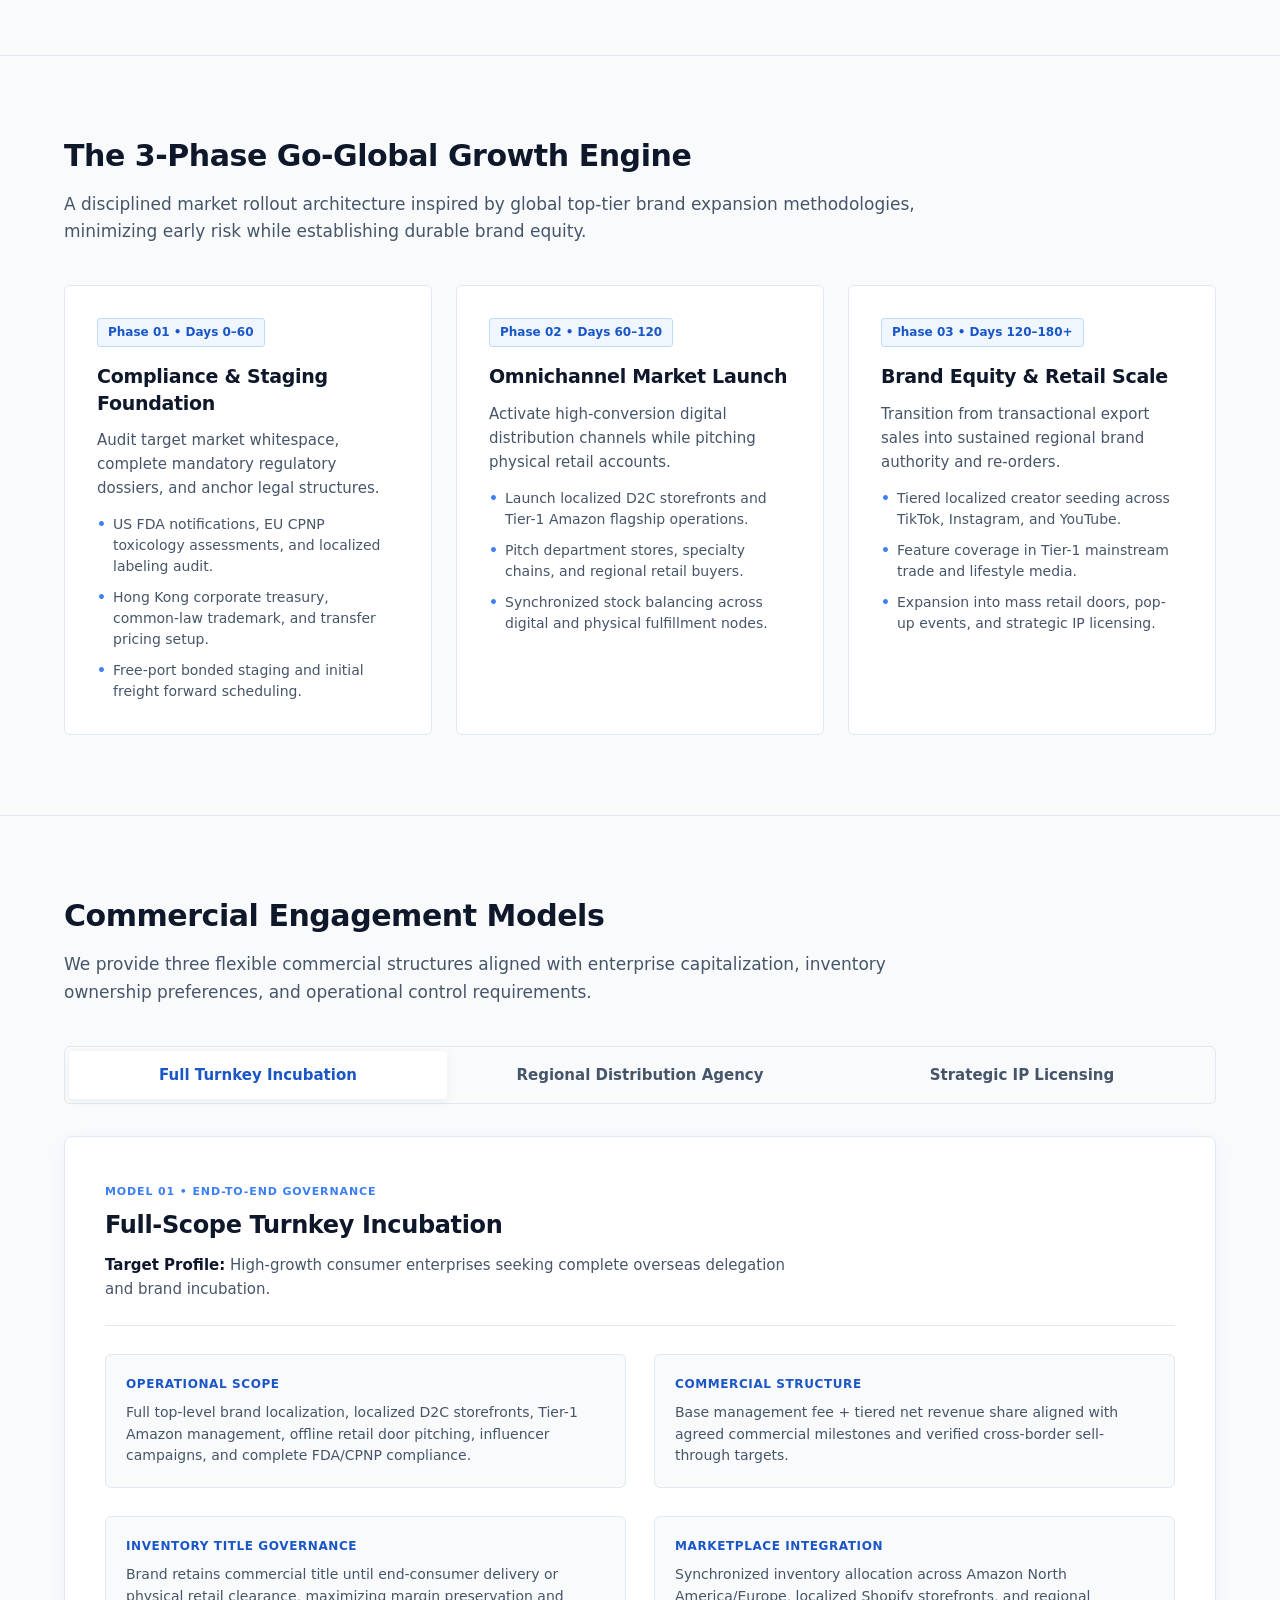
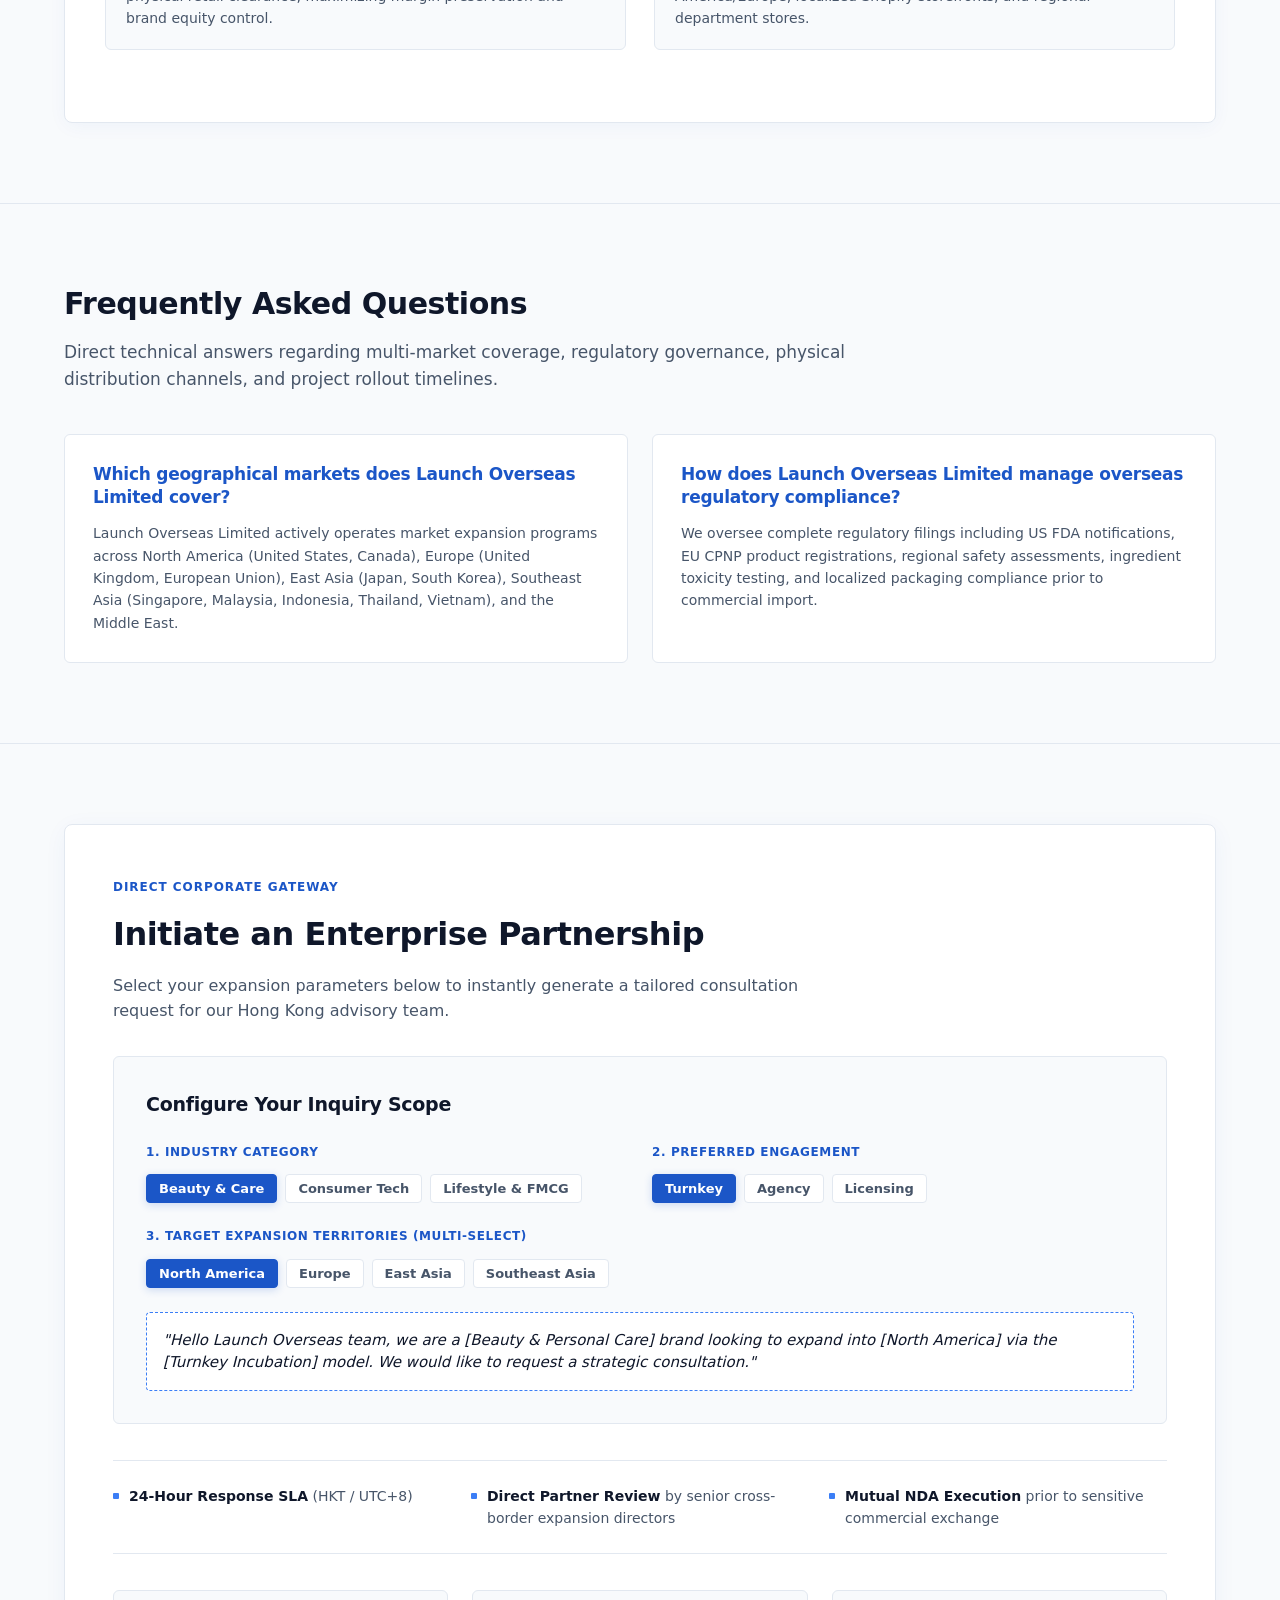
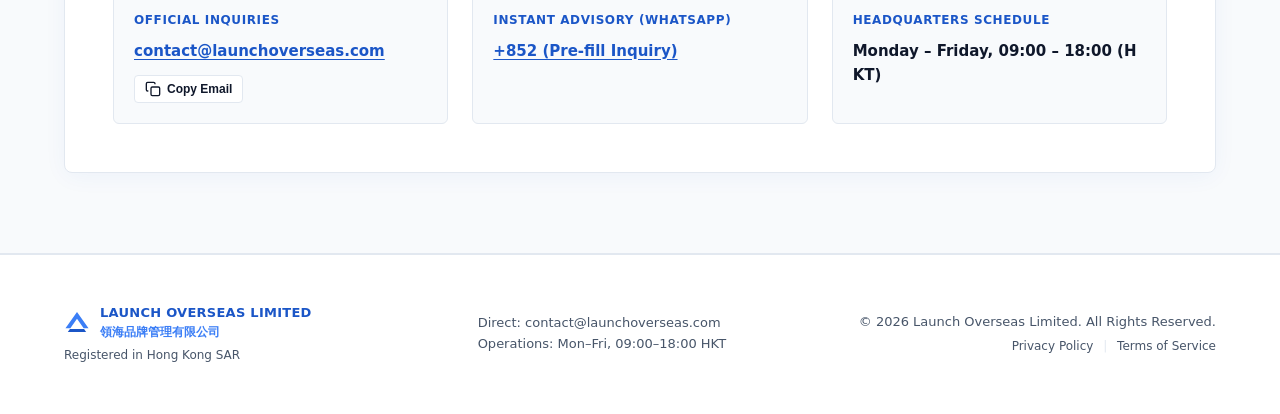
==== commit 896475a0: "2" ====
--- a/index.html
+++ b/index.html
@@ -19,7 +19,7 @@
   <meta property="og:description" content="Proven cross-border brand expansion. Omnichannel placement across US, Europe, Japan, and Southeast Asia.">
   <meta property="og:url" content="https://launchoverseas.com/">
 
-  <!-- Modular Stylesheets (Split Architecture) -->
+  <!-- Modular Stylesheets -->
   <link rel="stylesheet" href="css/variables.css">
   <link rel="stylesheet" href="css/layout.css">
   <link rel="stylesheet" href="css/sections.css">
@@ -242,7 +242,7 @@
         <div class="section-header">
           <div class="meta-tag">Proven Track Record</div>
           <h2 class="section-title">Flagship Brand Expansion Case Studies</h2>
-          <p class="section-definition">Real-world full-lifecycle management scaling leading Chinese consumer brands into international retail supremacy.</p>
+          <p class="section-definition">Real-world full-lifecycle management scaling leading consumer brands into international retail presence.</p>
         </div>
 
         <div class="card-grid three-col">
@@ -256,7 +256,7 @@
                 <span class="case-highlight-pill">@cosme Osaka Flagship</span>
                 <span class="case-highlight-pill">Tokyo Ginza Flagship (2025)</span>
               </div>
-              <p class="case-desc">Representing premier Eastern aesthetic makeup. Managed comprehensive omnichannel global expansion across the US, Japan, Europe, Southeast Asia, and the Middle East. Established the first Chinese beauty flagship in Tokyo Ginza.</p>
+              <p class="case-desc">Premier Eastern aesthetic makeup brand. Managed comprehensive omnichannel global expansion across the US, Japan, Europe, Southeast Asia, and the Middle East. Established the first brand flagship in Tokyo Ginza.</p>
             </div>
             <div class="case-channel-block">
               <strong>Channels:</strong> Amazon, TikTok Shop, Shopee, Lazada, Rakuten, Qoo10, Isetan, @cosme, Pop-up events, and regional agent distribution.
@@ -270,10 +270,10 @@
               <h3 class="case-brand-title">Spes (诗裴丝)</h3>
               <div class="case-highlights-row">
                 <span class="case-highlight-pill">8-Figure 1st-Year Revenue</span>
-                <span class="case-highlight-pill">TikTok Viral Seeding</span>
-                <span class="case-highlight-pill">Tier-1 Retail Doors</span>
-              </div>
-              <p class="case-desc">Category-leading personal care brand focused on scalp health and fragrance. Scaled rapidly across Southeast Asia, North America, Japan, and Europe through viral creator seeding, digital stores, and physical retail distribution.</p>
+                <span class="case-highlight-pill">Creator Content Engine</span>
+                <span class="case-highlight-pill">Tier-1 Retail Placement</span>
+              </div>
+              <p class="case-desc">Fast-growing personal care brand focused on scalp wellness. Scaled rapidly across Southeast Asia, North America, Japan, and Europe through viral creator campaigns, digital stores, and physical retail accounts.</p>
             </div>
             <div class="case-channel-block">
               <strong>Channels:</strong> TikTok Shop, Shopee, Lazada, Amazon, localized D2C, beauty chain retail accounts, and regional distributor partnerships.
@@ -287,13 +287,13 @@
               <h3 class="case-brand-title">Voolga (敷尔佳)</h3>
               <div class="case-highlights-row">
                 <span class="case-highlight-pill">Hundreds of Store Doors</span>
-                <span class="case-highlight-pill">Regional Chain Giants</span>
+                <span class="case-highlight-pill">Regional Retail Giants</span>
                 <span class="case-highlight-pill">Multi-Million Annual Sales</span>
               </div>
-              <p class="case-desc">Benchmark brand in recovery and medical skincare. Formulated global positioning, product adaptation, and distribution models across Southeast Asia, the US, Europe, Middle East, and Japan. Built multi-regional offline retail networks.</p>
+              <p class="case-desc">Benchmark brand in skin barrier recovery. Executed overseas positioning, regulatory adaptation, and offline retail expansion across Southeast Asia, the US, Europe, Middle East, and Japan.</p>
             </div>
             <div class="case-channel-block">
-              <strong>Channels:</strong> Regional chain supermarkets, specialty beauty stores, regional agency distributors, TikTok Shop, and Amazon.
+              <strong>Channels:</strong> Regional supermarket chains, specialty beauty stores, regional agency distributors, TikTok Shop, and Amazon.
             </div>
           </article>
         </div>
@@ -306,24 +306,99 @@
         <div class="leadership-card">
           <div class="meta-tag">Executive Leadership</div>
           <h2 class="section-title" style="margin-bottom: 12px;">Institutional Cross-Border Experience</h2>
-          <p class="section-definition">Our core leadership brings over 20 years of tier-1 international operations management, with a track record leading global expansion for top brand groups and defining national export standards.</p>
+          <p class="section-definition">Our leadership team brings over 20 years of tier-1 international operations management, with a track record directing global expansion for top brand groups and defining national export competency frameworks.</p>
 
           <div class="leadership-grid">
             <div class="leadership-item">
               <h3 class="leadership-item-title">20+ Years Global Executive Track Record</h3>
-              <p class="leadership-item-desc">Former overseas operational head for top-tier beauty, personal care, and FMCG groups, leading expansion across US, Europe, Japan, and Southeast Asia.</p>
+              <p class="leadership-item-desc">Former overseas operational heads and VPs for leading multinational brand management groups (Access Brand Group, Jollychic) and top consumer brands.</p>
             </div>
 
             <div class="leadership-item">
-              <h3 class="leadership-item-title">National Standard Drafter</h3>
-              <p class="leadership-item-desc">Core drafting expert for the national "Cross-Border E-Commerce Brand Export Competency Assessment System" industry standards.</p>
+              <h3 class="leadership-item-title">National Standard Drafters</h3>
+              <p class="leadership-item-desc">Core drafting experts for the national "Cross-Border E-Commerce Brand Export Competency Assessment System" industry standards.</p>
             </div>
 
             <div class="leadership-item">
               <h3 class="leadership-item-title">Full-Lifecycle Operational Engine</h3>
-              <p class="leadership-item-desc">Proven full-stack capability spanning brand incubation, formulation compliance, offline retail door placement, PR seeding, and free-port logistics.</p>
-            </div>
-          </div>
+              <p class="leadership-item-desc">Proven full-stack capability spanning brand positioning, product formulation compliance, retail placement, global PR, and free-port logistics.</p>
+            </div>
+          </div>
+        </div>
+      </div>
+    </section>
+
+    <!-- Corporate DNA & Purpose Block -->
+    <section class="dna-section">
+      <div class="container">
+        <div class="dna-grid">
+          <div class="dna-card">
+            <span class="dna-badge">Strategic Mission</span>
+            <h3 class="dna-title">Empowering Global Brand Leadership</h3>
+            <p class="dna-desc">Scaling visionary consumer enterprises into enduring, high-equity global brands through disciplined compliance and omnichannel market presence.</p>
+          </div>
+
+          <div class="dna-card">
+            <span class="dna-badge">Corporate Vision</span>
+            <h3 class="dna-title">The Premier Global Distribution Hub</h3>
+            <p class="dna-desc">Building the most dependable cross-border brand management and full-lifecycle retail distribution gateway operating from Hong Kong.</p>
+          </div>
+
+          <div class="dna-card">
+            <span class="dna-badge">Institutional Values</span>
+            <h3 class="dna-title">Client Success & Equity Governance</h3>
+            <p class="dna-desc">Client First • Institutional Integrity • Continuous Innovation • Long-Term Brand Asset Protection.</p>
+          </div>
+        </div>
+      </div>
+    </section>
+
+    <!-- Strategic Comparison Matrix -->
+    <section class="comparison-section">
+      <div class="container">
+        <div class="section-header">
+          <div class="meta-tag">Strategic Paradigm</div>
+          <h2 class="section-title">Transactional Export vs. Full-Lifecycle Brand Management</h2>
+          <p class="section-definition">How our integrated model creates durable enterprise value compared to conventional transactional e-commerce agencies.</p>
+        </div>
+
+        <div class="comparison-table-wrap">
+          <table class="comparison-table">
+            <thead>
+              <tr>
+                <th>Strategic Dimension</th>
+                <th>Conventional Cross-Border Agency</th>
+                <th>Launch Overseas Full-Lifecycle Model</th>
+              </tr>
+            </thead>
+            <tbody>
+              <tr>
+                <th>Operational Mindset</th>
+                <td class="traditional-col">Short-term transactional sales volume</td>
+                <td class="full-domain-col">Long-term brand equity & customer lifetime value</td>
+              </tr>
+              <tr>
+                <th>Channel Architecture</th>
+                <td class="traditional-col">Pure marketplace listings (Amazon/eBay)</td>
+                <td class="full-domain-col">Integrated digital flagships + physical retail door distribution</td>
+              </tr>
+              <tr>
+                <th>Marketing & Promotion</th>
+                <td class="traditional-col">Keyword PPC ads focused solely on quick ROI</td>
+                <td class="full-domain-col">Omnichannel brand PR, creator seeding, and pop-up events</td>
+              </tr>
+              <tr>
+                <th>Data & Governance</th>
+                <td class="traditional-col">Single-channel siloed store metrics</td>
+                <td class="full-domain-col">Unified global customer data & retail sell-through analytics</td>
+              </tr>
+              <tr>
+                <th>Commercial Value</th>
+                <td class="traditional-col">Service fee + basic store commission</td>
+                <td class="full-domain-col">Full-scope advisory, wholesale distribution, and shared equity growth</td>
+              </tr>
+            </tbody>
+          </table>
         </div>
       </div>
     </section>
@@ -566,7 +641,7 @@
         <div class="faq-grid">
           <div class="faq-item">
             <h3 class="faq-question">Which geographical markets does Launch Overseas Limited cover?</h3>
-            <p class="faq-answer">Launch Overseas Limited actively operates market expansion programs across North America (United States, Canada), Europe (United Kingdom, European Union), East Asia (Japan, South Korea), and Southeast Asia (Singapore, Malaysia, Indonesia, Thailand, Vietnam).</p>
+            <p class="faq-answer">Launch Overseas Limited actively operates market expansion programs across North America (United States, Canada), Europe (United Kingdom, European Union), East Asia (Japan, South Korea), Southeast Asia (Singapore, Malaysia, Indonesia, Thailand, Vietnam), and the Middle East.</p>
           </div>
 
           <div class="faq-item">
--- a/css/services.css
+++ b/css/services.css
@@ -1,7 +1,120 @@
 /* ==========================================================================
    Launch Overseas Limited - Services & Methodology Styles
-   (Pillars, Roadmaps, Interactive Model Switcher)
+   (Pillars, Roadmaps, Comparison Matrix, DNA Block, Model Switcher)
    ========================================================================== */
+
+/* Corporate DNA Strip (Mission, Vision, Values) */
+.dna-section {
+  padding: 64px 0;
+  background-color: var(--bg-surface);
+  border-bottom: 1px solid var(--border-stone);
+}
+
+.dna-grid {
+  display: grid;
+  grid-template-columns: repeat(3, 1fr);
+  gap: 24px;
+}
+
+.dna-card {
+  background-color: var(--bg-canvas);
+  border: 1px solid var(--border-stone);
+  border-radius: 6px;
+  padding: 28px;
+}
+
+.dna-badge {
+  display: inline-block;
+  font-size: 0.6875rem;
+  font-weight: 700;
+  text-transform: uppercase;
+  letter-spacing: 0.08em;
+  color: var(--color-indigo);
+  margin-bottom: 10px;
+}
+
+.dna-title {
+  font-size: 1.125rem;
+  font-weight: 700;
+  color: var(--text-primary);
+  margin-bottom: 8px;
+  line-height: 1.4;
+}
+
+.dna-desc {
+  font-size: 0.875rem;
+  color: var(--text-secondary);
+  line-height: 1.6;
+}
+
+/* Strategic Comparison Matrix Module */
+.comparison-section {
+  padding: 80px 0;
+  background-color: var(--bg-canvas);
+  border-bottom: 1px solid var(--border-stone);
+}
+
+.comparison-table-wrap {
+  width: 100%;
+  overflow-x: auto;
+  border: 1px solid var(--border-stone);
+  border-radius: 6px;
+  background-color: var(--bg-surface);
+  box-shadow: 0 4px 20px -2px rgba(27, 86, 199, 0.04);
+}
+
+.comparison-table {
+  width: 100%;
+  border-collapse: collapse;
+  text-align: left;
+  font-size: 0.875rem;
+}
+
+.comparison-table th, .comparison-table td {
+  padding: 18px 20px;
+  border-bottom: 1px solid var(--border-stone);
+  border-right: 1px solid var(--border-stone);
+  vertical-align: middle;
+}
+
+.comparison-table th:last-child, .comparison-table td:last-child {
+  border-right: none;
+}
+
+.comparison-table thead th {
+  background-color: var(--bg-canvas);
+  font-weight: 700;
+  color: var(--color-indigo);
+  font-size: 0.8125rem;
+  text-transform: uppercase;
+  letter-spacing: 0.04em;
+}
+
+.comparison-table tbody th {
+  background-color: var(--bg-canvas);
+  font-weight: 700;
+  color: var(--text-primary);
+  width: 22%;
+}
+
+.comparison-table tbody td.traditional-col {
+  color: var(--text-secondary);
+  background-color: #FAFAFA;
+  width: 39%;
+  line-height: 1.5;
+}
+
+.comparison-table tbody td.full-domain-col {
+  color: var(--text-primary);
+  background-color: #FFFFFF;
+  font-weight: 600;
+  width: 39%;
+  line-height: 1.5;
+}
+
+.comparison-table tr:last-child th, .comparison-table tr:last-child td {
+  border-bottom: none;
+}
 
 /* Feature & Pillar Cards */
 .feature-card, .pillar-card {
@@ -271,11 +384,15 @@
 
 /* Responsive Overrides */
 @media (max-width: 992px) {
+  .dna-grid { grid-template-columns: 1fr; }
   .model-tabs { grid-template-columns: 1fr; }
   .panel-details-grid { grid-template-columns: 1fr; gap: 16px; }
 }
 
 @media (max-width: 768px) {
+  .dna-section, .comparison-section { padding: 48px 0; }
+  .dna-card { padding: 20px 16px; }
+  .comparison-table th, .comparison-table td { padding: 12px 14px; font-size: 0.8125rem; }
   .model-panel { padding: 24px 16px; }
   .panel-title { font-size: 1.25rem; }
 }
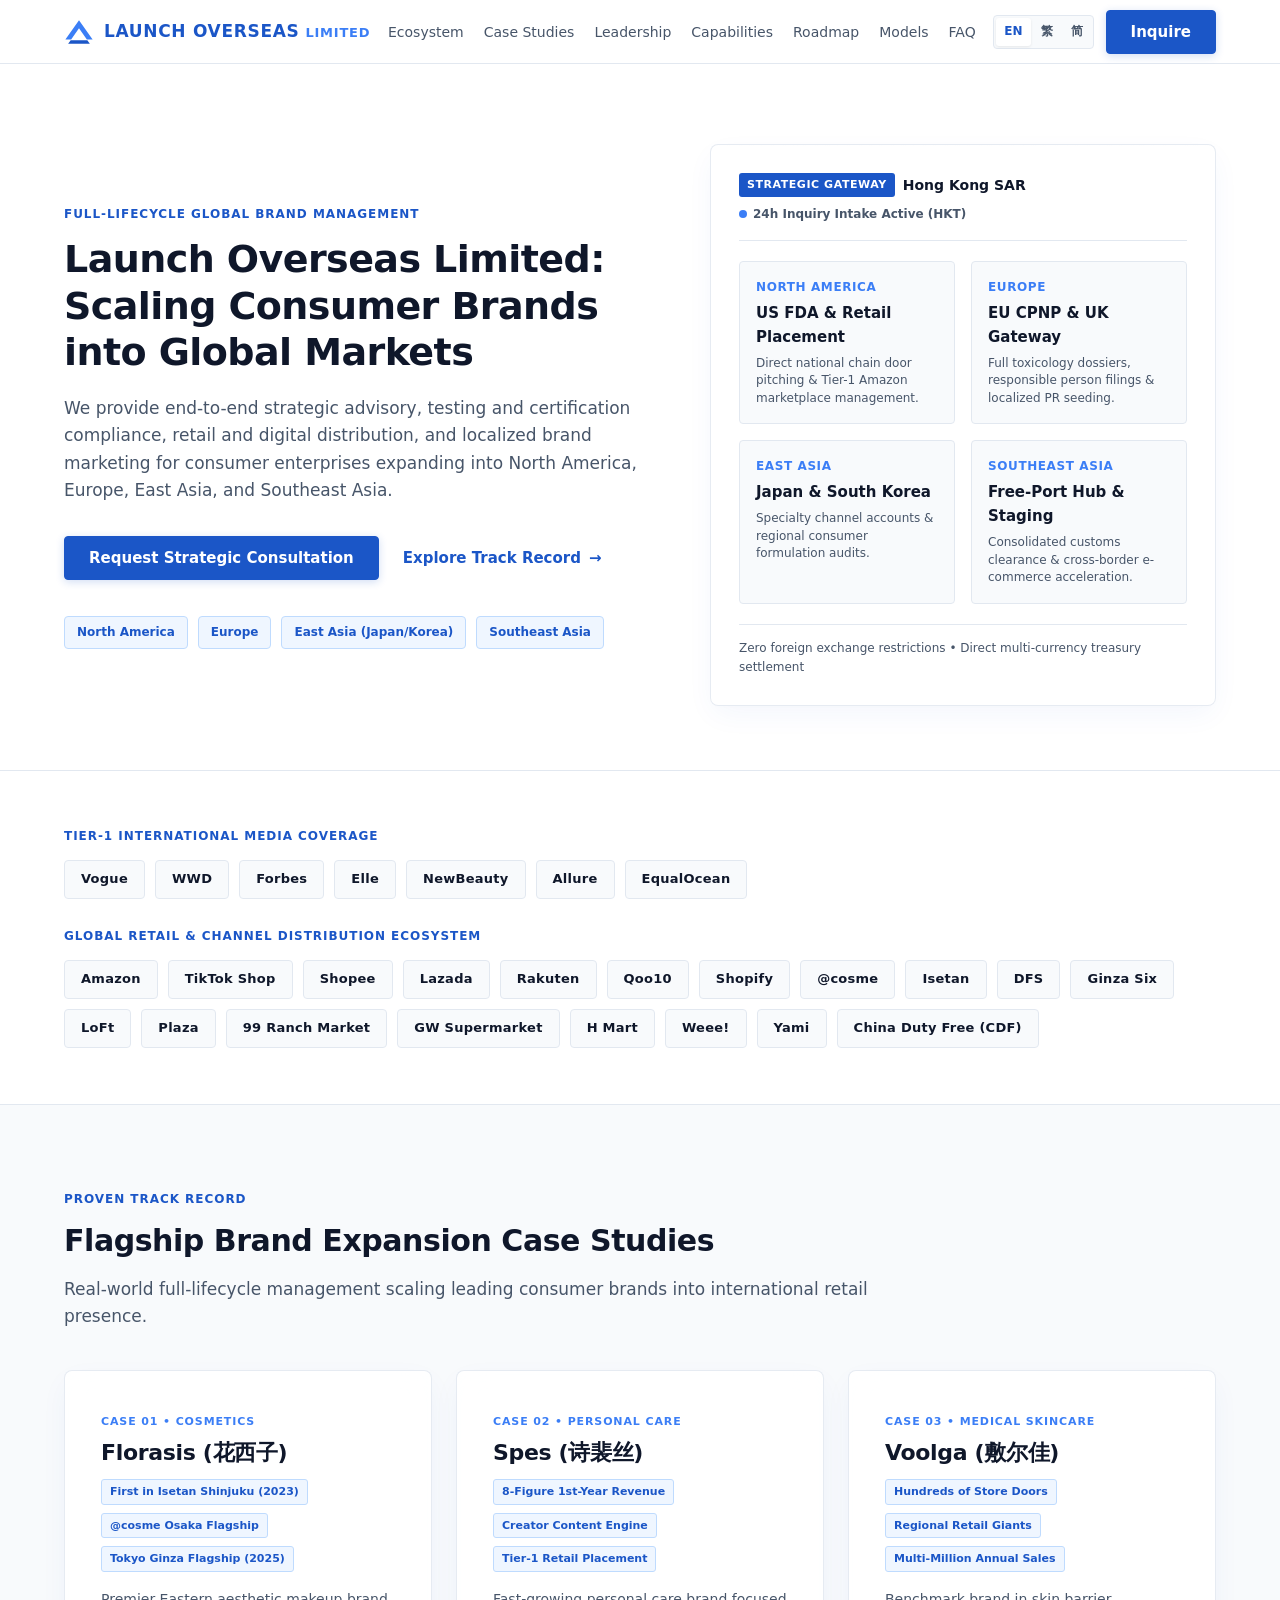
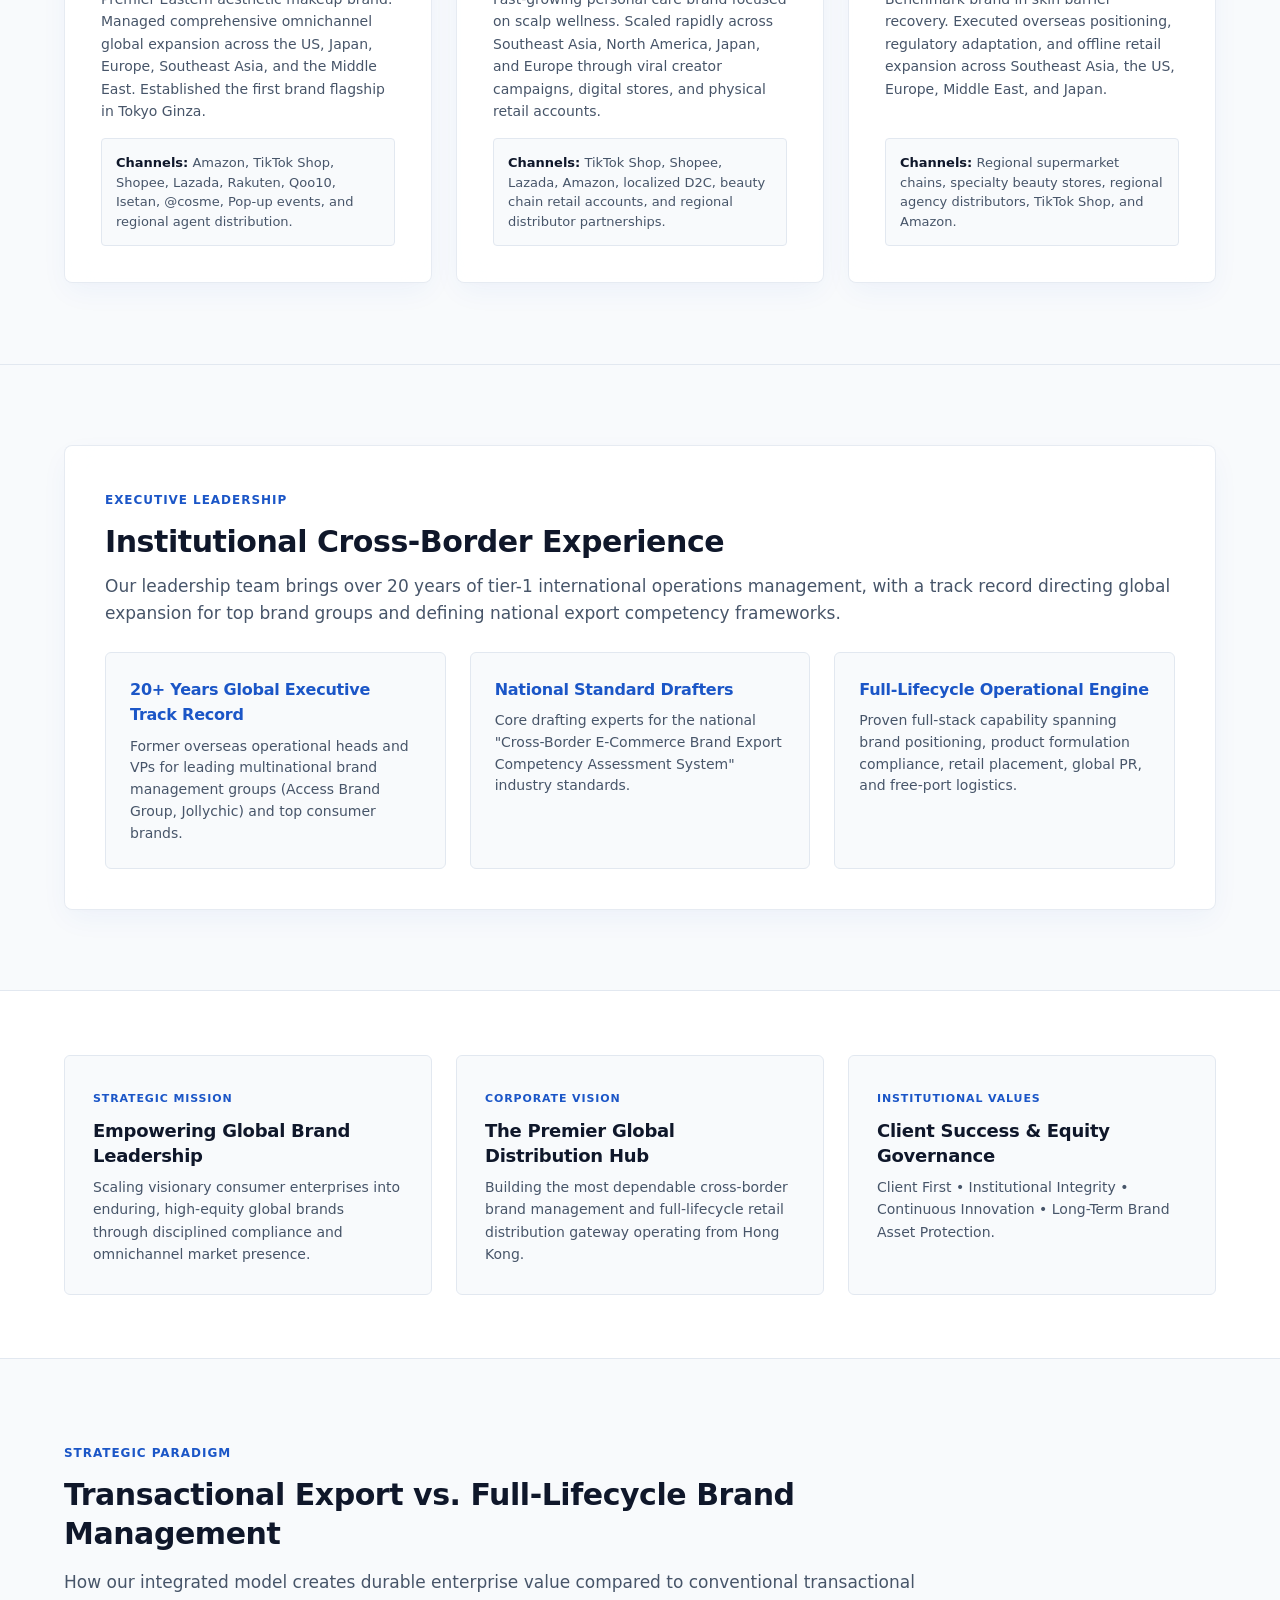
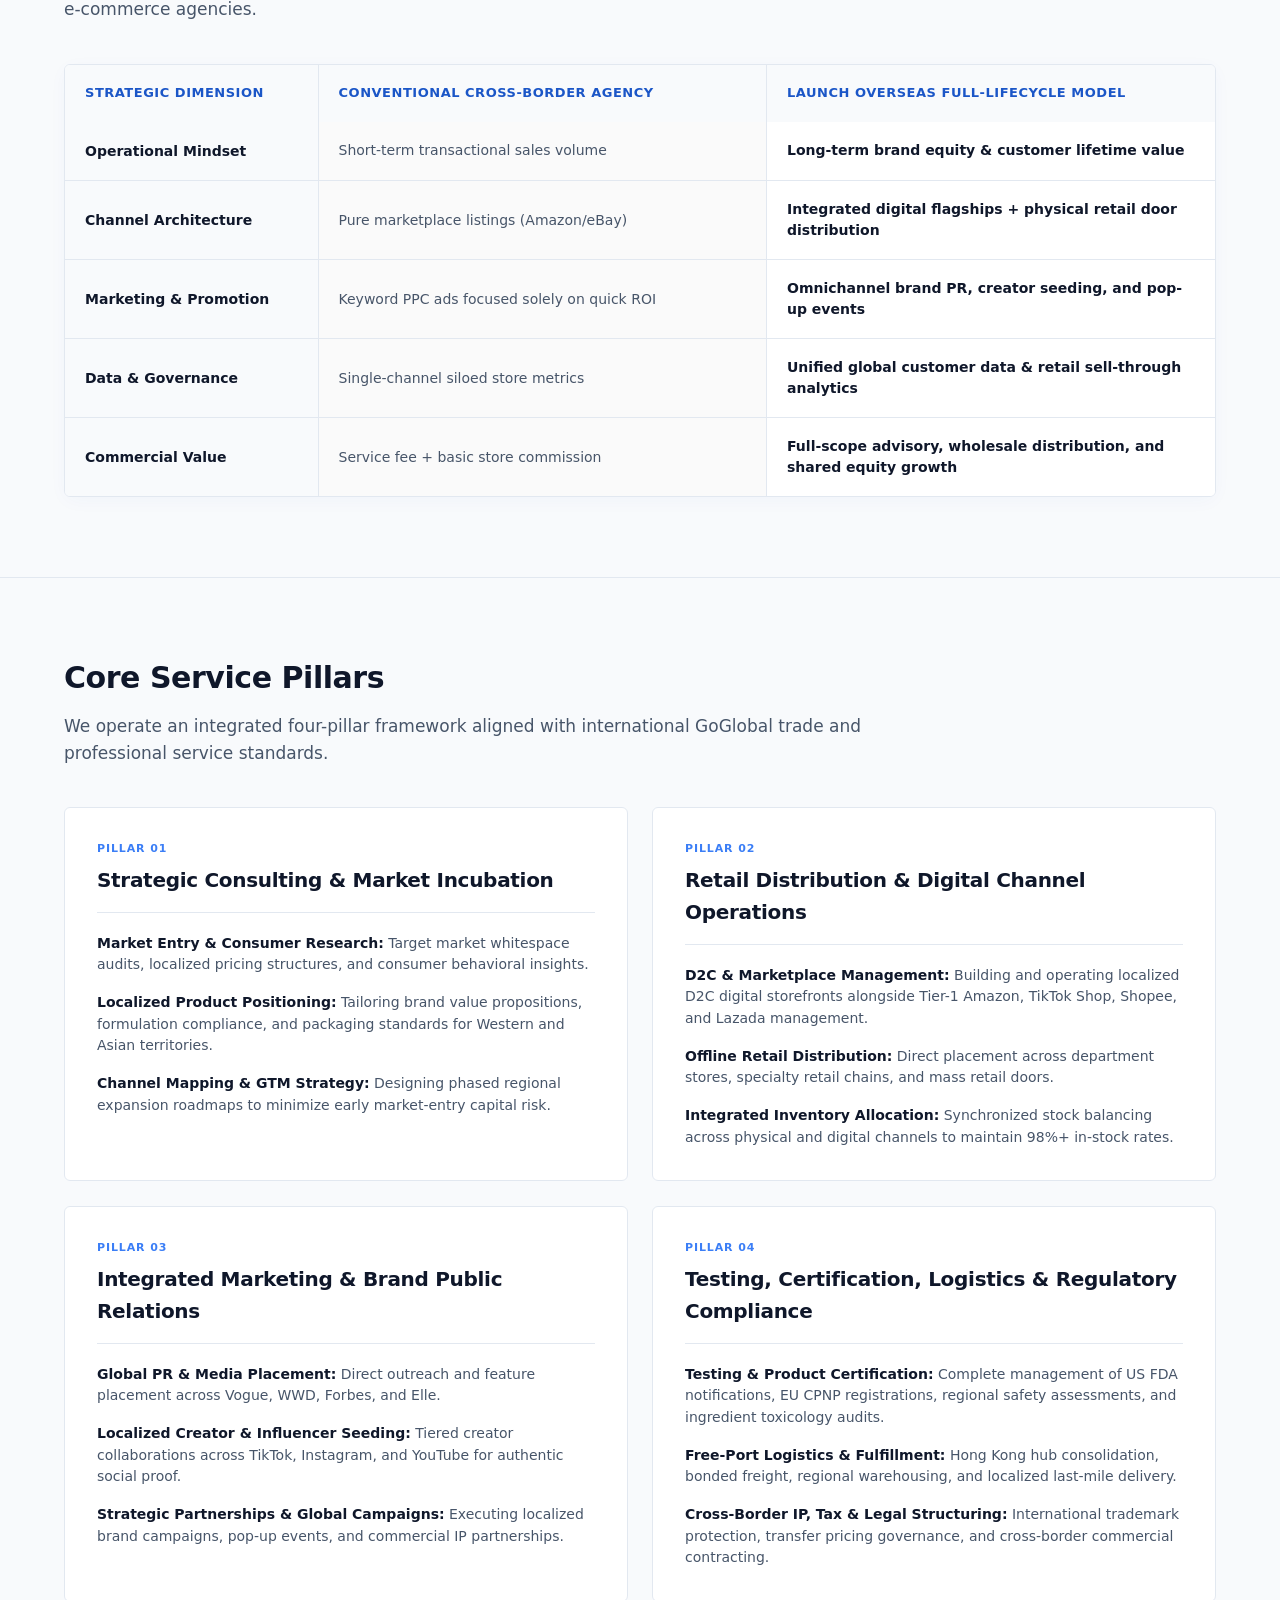
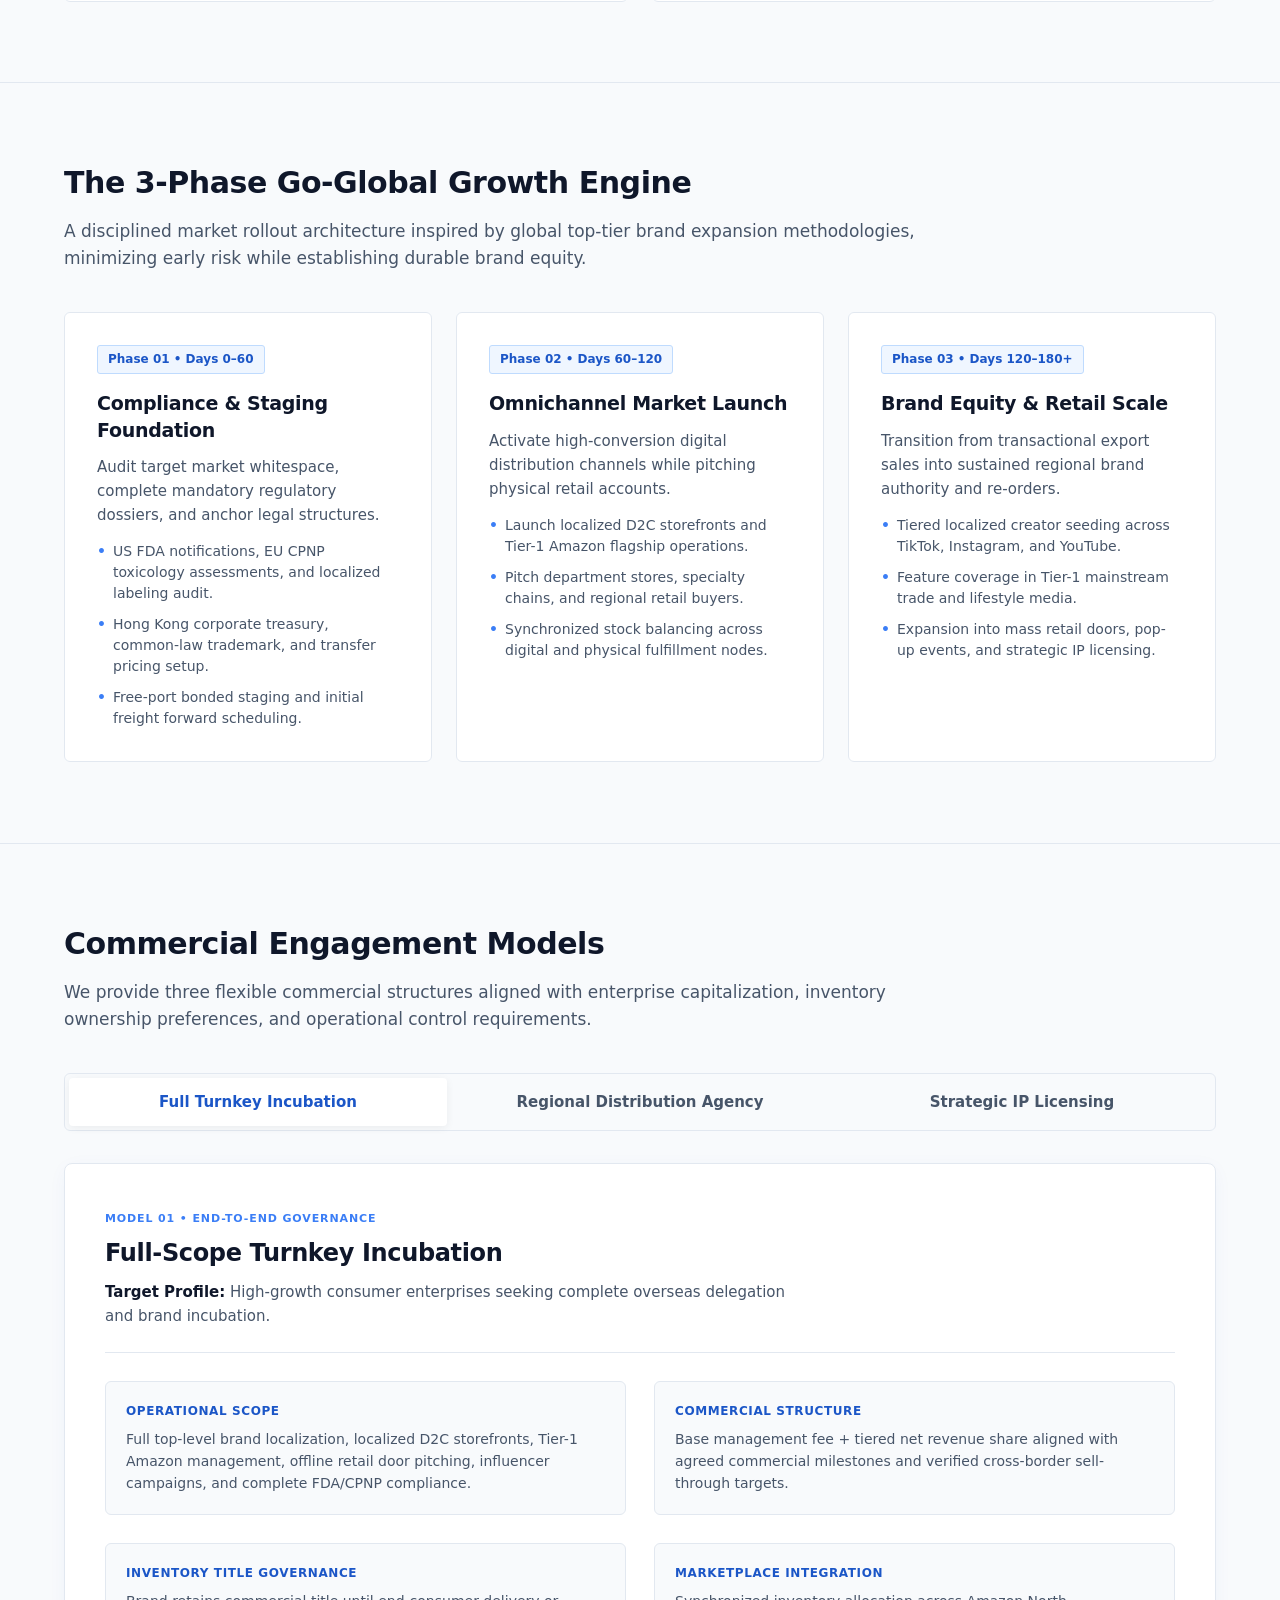
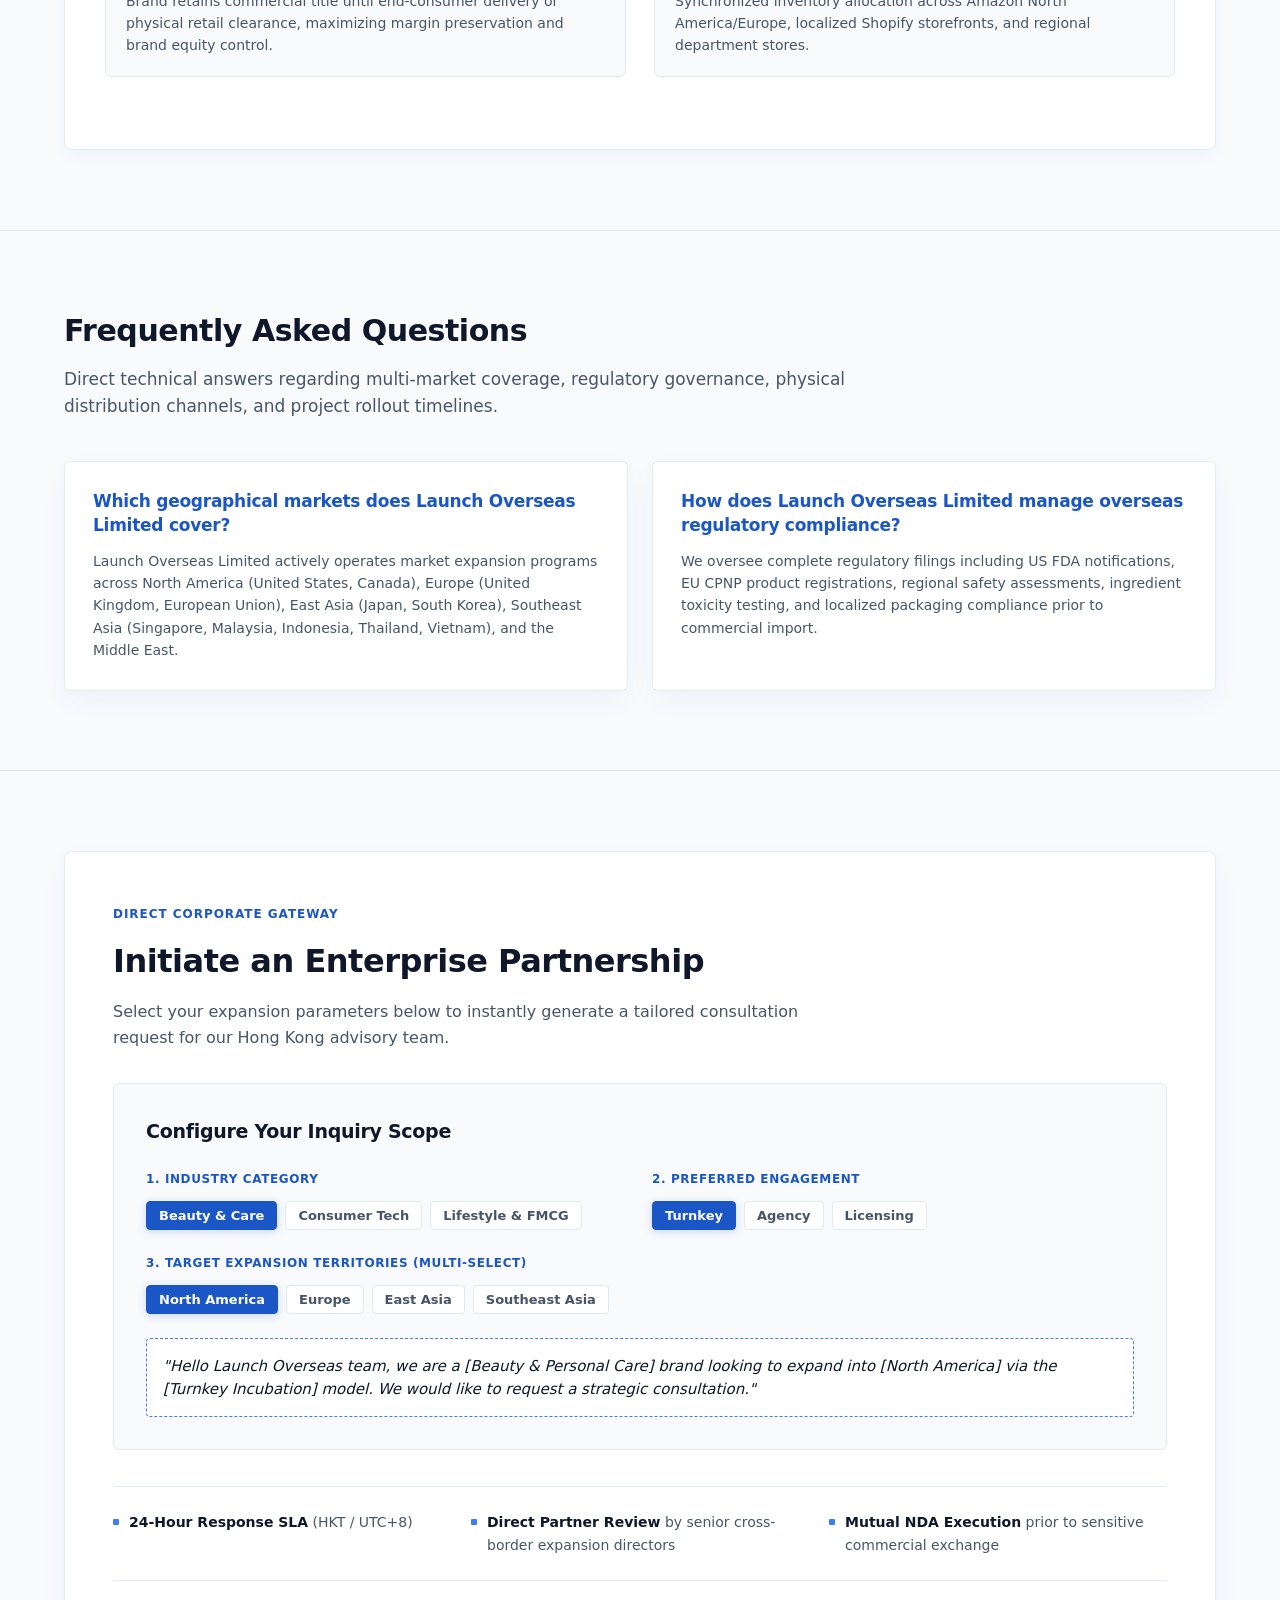
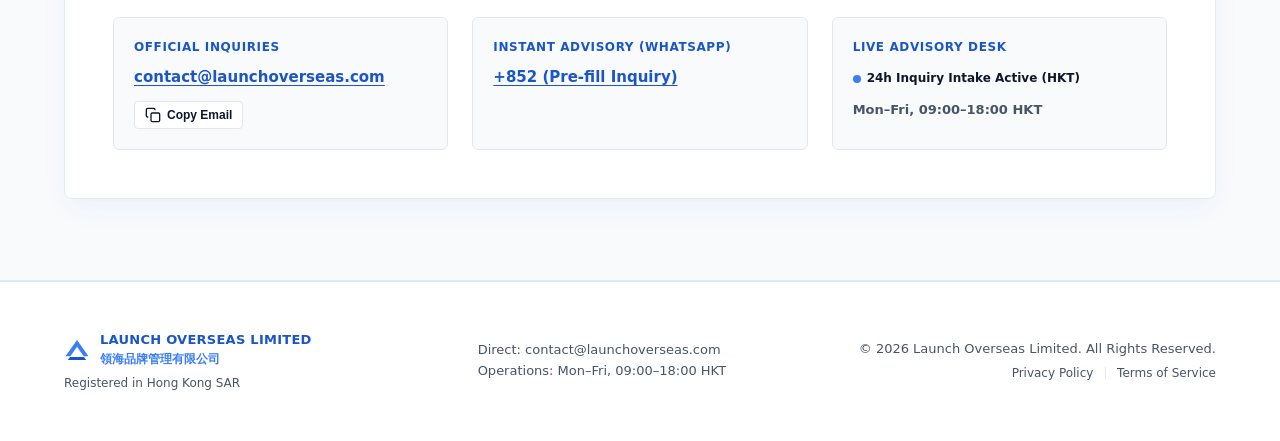
==== commit 9158c7eb: "1" ====
--- a/index.html
+++ b/index.html
@@ -132,7 +132,7 @@
     <!-- Hero Section -->
     <section class="hero-section">
       <div class="container hero-grid">
-        <div class="hero-content">
+        <div class="hero-content reveal-on-scroll">
           <div class="meta-tag">Full-Lifecycle Global Brand Management</div>
           <h1 class="hero-title">Launch Overseas Limited: Scaling Consumer Brands into Global Markets</h1>
           <p class="hero-lead">We provide end-to-end strategic advisory, testing and certification compliance, retail and digital distribution, and localized brand marketing for consumer enterprises expanding into North America, Europe, East Asia, and Southeast Asia.</p>
@@ -150,13 +150,16 @@
           </div>
         </div>
 
-        <div class="hero-visual">
+        <div class="hero-visual reveal-on-scroll">
           <div class="hub-matrix-header">
             <div class="hub-badge-wrap">
               <span class="hub-tag">Strategic Gateway</span>
               <span class="hub-location">Hong Kong SAR</span>
             </div>
-            <span class="hub-law-label">Common-Law Jurisdiction</span>
+            <div class="status-pill">
+              <span class="dynamic-status-dot status-dot standby"></span>
+              <span class="dynamic-status-text">Checking HKT Desk...</span>
+            </div>
           </div>
           
           <div class="matrix-grid">
@@ -186,7 +189,6 @@
           </div>
 
           <div class="hub-matrix-footer">
-            <span class="footer-indicator"></span>
             <span>Zero foreign exchange restrictions • Direct multi-currency treasury settlement</span>
           </div>
         </div>
@@ -195,7 +197,7 @@
 
     <!-- Global Partners & Media Ecosystem -->
     <section class="partners-section" id="partners">
-      <div class="container">
+      <div class="container reveal-on-scroll">
         <div class="partner-tier-block">
           <span class="partner-tier-label">Tier-1 International Media Coverage</span>
           <div class="partner-pill-grid">
@@ -239,7 +241,7 @@
     <!-- Verified Track-Record Case Studies -->
     <section class="cases-section" id="cases">
       <div class="container">
-        <div class="section-header">
+        <div class="section-header reveal-on-scroll">
           <div class="meta-tag">Proven Track Record</div>
           <h2 class="section-title">Flagship Brand Expansion Case Studies</h2>
           <p class="section-definition">Real-world full-lifecycle management scaling leading consumer brands into international retail presence.</p>
@@ -247,7 +249,7 @@
 
         <div class="card-grid three-col">
           <!-- Case 1: Florasis -->
-          <article class="case-card">
+          <article class="case-card reveal-on-scroll">
             <div>
               <span class="case-tag">Case 01 • Cosmetics</span>
               <h3 class="case-brand-title">Florasis (花西子)</h3>
@@ -264,7 +266,7 @@
           </article>
 
           <!-- Case 2: Spes -->
-          <article class="case-card">
+          <article class="case-card reveal-on-scroll">
             <div>
               <span class="case-tag">Case 02 • Personal Care</span>
               <h3 class="case-brand-title">Spes (诗裴丝)</h3>
@@ -281,7 +283,7 @@
           </article>
 
           <!-- Case 3: Voolga -->
-          <article class="case-card">
+          <article class="case-card reveal-on-scroll">
             <div>
               <span class="case-tag">Case 03 • Medical Skincare</span>
               <h3 class="case-brand-title">Voolga (敷尔佳)</h3>
@@ -303,7 +305,7 @@
     <!-- Leadership Credentials -->
     <section class="gateway-section" id="leadership">
       <div class="container">
-        <div class="leadership-card">
+        <div class="leadership-card reveal-on-scroll">
           <div class="meta-tag">Executive Leadership</div>
           <h2 class="section-title" style="margin-bottom: 12px;">Institutional Cross-Border Experience</h2>
           <p class="section-definition">Our leadership team brings over 20 years of tier-1 international operations management, with a track record directing global expansion for top brand groups and defining national export competency frameworks.</p>
@@ -332,19 +334,19 @@
     <section class="dna-section">
       <div class="container">
         <div class="dna-grid">
-          <div class="dna-card">
+          <div class="dna-card reveal-on-scroll">
             <span class="dna-badge">Strategic Mission</span>
             <h3 class="dna-title">Empowering Global Brand Leadership</h3>
             <p class="dna-desc">Scaling visionary consumer enterprises into enduring, high-equity global brands through disciplined compliance and omnichannel market presence.</p>
           </div>
 
-          <div class="dna-card">
+          <div class="dna-card reveal-on-scroll">
             <span class="dna-badge">Corporate Vision</span>
             <h3 class="dna-title">The Premier Global Distribution Hub</h3>
             <p class="dna-desc">Building the most dependable cross-border brand management and full-lifecycle retail distribution gateway operating from Hong Kong.</p>
           </div>
 
-          <div class="dna-card">
+          <div class="dna-card reveal-on-scroll">
             <span class="dna-badge">Institutional Values</span>
             <h3 class="dna-title">Client Success & Equity Governance</h3>
             <p class="dna-desc">Client First • Institutional Integrity • Continuous Innovation • Long-Term Brand Asset Protection.</p>
@@ -356,13 +358,13 @@
     <!-- Strategic Comparison Matrix -->
     <section class="comparison-section">
       <div class="container">
-        <div class="section-header">
+        <div class="section-header reveal-on-scroll">
           <div class="meta-tag">Strategic Paradigm</div>
           <h2 class="section-title">Transactional Export vs. Full-Lifecycle Brand Management</h2>
           <p class="section-definition">How our integrated model creates durable enterprise value compared to conventional transactional e-commerce agencies.</p>
         </div>
 
-        <div class="comparison-table-wrap">
+        <div class="comparison-table-wrap reveal-on-scroll">
           <table class="comparison-table">
             <thead>
               <tr>
@@ -406,13 +408,13 @@
     <!-- 4 Core Service Pillars -->
     <section class="pillars-section" id="capabilities">
       <div class="container">
-        <div class="section-header">
+        <div class="section-header reveal-on-scroll">
           <h2 class="section-title">Core Service Pillars</h2>
           <p class="section-definition">We operate an integrated four-pillar framework aligned with international GoGlobal trade and professional service standards.</p>
         </div>
 
         <div class="card-grid two-col">
-          <article class="pillar-card">
+          <article class="pillar-card reveal-on-scroll">
             <div class="pillar-header">
               <span class="pillar-tag">Pillar 01</span>
               <h3 class="pillar-title">Strategic Consulting & Market Incubation</h3>
@@ -424,7 +426,7 @@
             </ul>
           </article>
 
-          <article class="pillar-card">
+          <article class="pillar-card reveal-on-scroll">
             <div class="pillar-header">
               <span class="pillar-tag">Pillar 02</span>
               <h3 class="pillar-title">Retail Distribution & Digital Channel Operations</h3>
@@ -436,7 +438,7 @@
             </ul>
           </article>
 
-          <article class="pillar-card">
+          <article class="pillar-card reveal-on-scroll">
             <div class="pillar-header">
               <span class="pillar-tag">Pillar 03</span>
               <h3 class="pillar-title">Integrated Marketing & Brand Public Relations</h3>
@@ -448,7 +450,7 @@
             </ul>
           </article>
 
-          <article class="pillar-card">
+          <article class="pillar-card reveal-on-scroll">
             <div class="pillar-header">
               <span class="pillar-tag">Pillar 04</span>
               <h3 class="pillar-title">Testing, Certification, Logistics & Regulatory Compliance</h3>
@@ -466,13 +468,13 @@
     <!-- 3-Phase Growth Engine (Roadmap) -->
     <section class="roadmap-section" id="roadmap">
       <div class="container">
-        <div class="section-header">
+        <div class="section-header reveal-on-scroll">
           <h2 class="section-title">The 3-Phase Go-Global Growth Engine</h2>
           <p class="section-definition">A disciplined market rollout architecture inspired by global top-tier brand expansion methodologies, minimizing early risk while establishing durable brand equity.</p>
         </div>
 
         <div class="card-grid three-col">
-          <article class="roadmap-card">
+          <article class="roadmap-card reveal-on-scroll">
             <div class="roadmap-step-badge">Phase 01 • Days 0–60</div>
             <h3 class="roadmap-title">Compliance & Staging Foundation</h3>
             <p class="card-desc">Audit target market whitespace, complete mandatory regulatory dossiers, and anchor legal structures.</p>
@@ -483,7 +485,7 @@
             </ul>
           </article>
 
-          <article class="roadmap-card">
+          <article class="roadmap-card reveal-on-scroll">
             <div class="roadmap-step-badge">Phase 02 • Days 60–120</div>
             <h3 class="roadmap-title">Omnichannel Market Launch</h3>
             <p class="card-desc">Activate high-conversion digital distribution channels while pitching physical retail accounts.</p>
@@ -494,7 +496,7 @@
             </ul>
           </article>
 
-          <article class="roadmap-card">
+          <article class="roadmap-card reveal-on-scroll">
             <div class="roadmap-step-badge">Phase 03 • Days 120–180+</div>
             <h3 class="roadmap-title">Brand Equity & Retail Scale</h3>
             <p class="card-desc">Transition from transactional export sales into sustained regional brand authority and re-orders.</p>
@@ -511,12 +513,12 @@
     <!-- Commercial Engagement Models -->
     <section class="models-section" id="models">
       <div class="container">
-        <div class="section-header">
+        <div class="section-header reveal-on-scroll">
           <h2 class="section-title">Commercial Engagement Models</h2>
           <p class="section-definition">We provide three flexible commercial structures aligned with enterprise capitalization, inventory ownership preferences, and operational control requirements.</p>
         </div>
 
-        <div class="model-switcher-wrap">
+        <div class="model-switcher-wrap reveal-on-scroll">
           <div class="model-tabs" role="tablist" aria-label="Commercial Engagement Models">
             <button class="model-tab-btn active" role="tab" aria-selected="true" aria-controls="panel-turnkey" id="tab-turnkey">
               Full Turnkey Incubation
@@ -633,18 +635,18 @@
     <!-- FAQ -->
     <section class="faq-section" id="faq">
       <div class="container">
-        <div class="section-header">
+        <div class="section-header reveal-on-scroll">
           <h2 class="section-title">Frequently Asked Questions</h2>
           <p class="section-definition">Direct technical answers regarding multi-market coverage, regulatory governance, physical distribution channels, and project rollout timelines.</p>
         </div>
 
         <div class="faq-grid">
-          <div class="faq-item">
+          <div class="faq-item reveal-on-scroll">
             <h3 class="faq-question">Which geographical markets does Launch Overseas Limited cover?</h3>
             <p class="faq-answer">Launch Overseas Limited actively operates market expansion programs across North America (United States, Canada), Europe (United Kingdom, European Union), East Asia (Japan, South Korea), Southeast Asia (Singapore, Malaysia, Indonesia, Thailand, Vietnam), and the Middle East.</p>
           </div>
 
-          <div class="faq-item">
+          <div class="faq-item reveal-on-scroll">
             <h3 class="faq-question">How does Launch Overseas Limited manage overseas regulatory compliance?</h3>
             <p class="faq-answer">We oversee complete regulatory filings including US FDA notifications, EU CPNP product registrations, regional safety assessments, ingredient toxicity testing, and localized packaging compliance prior to commercial import.</p>
           </div>
@@ -655,7 +657,7 @@
     <!-- Interactive Inbound Scoping & Contact Section -->
     <section class="contact-section" id="contact">
       <div class="container">
-        <div class="contact-card">
+        <div class="contact-card reveal-on-scroll">
           <div class="contact-header">
             <div class="meta-tag">Direct Corporate Gateway</div>
             <h2 class="contact-title">Initiate an Enterprise Partnership</h2>
@@ -734,8 +736,12 @@
             </div>
 
             <div class="channel-box">
-              <span class="channel-label">Headquarters Schedule</span>
-              <span class="channel-value static-time">Monday – Friday, 09:00 – 18:00 (HKT)</span>
+              <span class="channel-label">Live Advisory Desk</span>
+              <div class="status-pill" style="margin-top: 4px;">
+                <span class="dynamic-status-dot status-dot standby"></span>
+                <span class="dynamic-status-text" style="font-weight: 600; color: var(--text-primary);">Checking HKT Desk...</span>
+              </div>
+              <span class="channel-value static-time" style="font-size: 0.8125rem; color: var(--text-secondary); margin-top: 4px;">Mon–Fri, 09:00–18:00 HKT</span>
             </div>
           </div>
         </div>
--- a/css/variables.css
+++ b/css/variables.css
@@ -12,9 +12,17 @@
   --color-indigo-hover: #13429E;
   --color-azure: #3B7EF6;         /* Electric Azure */
   --color-azure-light: #EFF6FF;
+  --color-emerald: #10B981;       /* Live Pulse Green */
   --font-main: system-ui, -apple-system, BlinkMacSystemFont, "Segoe UI", Roboto, "PingFang SC", "Microsoft YaHei", "PingFang HK", "Microsoft JhengHei", sans-serif;
   --header-height: 64px;
-  --transition-smooth: 0.2s cubic-bezier(0.16, 1, 0.3, 1);
+  --transition-smooth: 0.25s cubic-bezier(0.16, 1, 0.3, 1);
+
+  /* 2026 Enterprise Glassmorphism Tokens */
+  --glass-bg: rgba(255, 255, 255, 0.88);
+  --glass-border: rgba(226, 232, 240, 0.85);
+  --glass-border-highlight: rgba(255, 255, 255, 0.75);
+  --glass-shadow: 0 10px 30px -4px rgba(27, 86, 199, 0.06), 0 2px 6px -1px rgba(0, 0, 0, 0.02);
+  --glass-backdrop: blur(16px);
 }
 
 *, *::before, *::after {
@@ -31,6 +39,9 @@
 
 body {
   background-color: var(--bg-canvas);
+  background-image: radial-gradient(circle at 100% 0%, rgba(59, 126, 246, 0.03) 0%, transparent 35%),
+                    radial-gradient(circle at 0% 50%, rgba(27, 86, 199, 0.02) 0%, transparent 40%);
+  background-attachment: fixed;
   color: var(--text-primary);
   font-family: var(--font-main);
   line-height: 1.6;
--- a/css/sections.css
+++ b/css/sections.css
@@ -8,6 +8,7 @@
   padding: 80px 0 64px;
   background-color: var(--bg-surface);
   border-bottom: 1px solid var(--border-stone);
+  position: relative;
 }
 
 .hero-grid {
@@ -54,13 +55,27 @@
   border-radius: 4px;
 }
 
-/* Hero Matrix Visual */
+/* 2026 Enterprise Glass Visual */
 .hero-visual {
-  background-color: var(--bg-surface);
-  border: 1px solid var(--border-stone);
-  border-radius: 6px;
+  background: var(--glass-bg);
+  backdrop-filter: var(--glass-backdrop);
+  -webkit-backdrop-filter: var(--glass-backdrop);
+  border: 1px solid var(--glass-border);
+  box-shadow: var(--glass-shadow);
+  border-radius: 8px;
   padding: 28px;
-  box-shadow: 0 4px 20px -2px rgba(27, 86, 199, 0.05);
+  position: relative;
+  overflow: hidden;
+}
+
+.hero-visual::before {
+  content: "";
+  position: absolute;
+  top: 0;
+  left: 0;
+  right: 0;
+  height: 1px;
+  background: linear-gradient(90deg, transparent, var(--glass-border-highlight), transparent);
 }
 
 .hub-matrix-header {
@@ -116,6 +131,12 @@
   border: 1px solid var(--border-stone);
   border-radius: 4px;
   padding: 16px;
+  transition: transform var(--transition-smooth), border-color var(--transition-smooth);
+}
+
+.matrix-tile:hover {
+  transform: translateY(-2px);
+  border-color: #CBD5E1;
 }
 
 .tile-region {
@@ -148,15 +169,6 @@
   border-top: 1px solid var(--border-stone);
   font-size: 0.75rem;
   color: var(--text-secondary);
-}
-
-.footer-indicator {
-  display: inline-block;
-  width: 6px;
-  height: 6px;
-  border-radius: 50%;
-  background-color: #10B981;
-  flex-shrink: 0;
 }
 
 /* Global Partners & Media Ecosystem */
@@ -199,6 +211,14 @@
   padding: 8px 16px;
   border-radius: 4px;
   letter-spacing: 0.02em;
+  transition: all var(--transition-smooth);
+}
+
+.partner-badge:hover {
+  background-color: #FFFFFF;
+  border-color: var(--color-azure);
+  color: var(--color-indigo);
+  transform: translateY(-1px);
 }
 
 /* Verified Case Studies Component */
@@ -208,20 +228,23 @@
 }
 
 .case-card {
-  background-color: var(--bg-surface);
-  border: 1px solid var(--border-stone);
+  background: var(--glass-bg);
+  backdrop-filter: var(--glass-backdrop);
+  -webkit-backdrop-filter: var(--glass-backdrop);
+  border: 1px solid var(--glass-border);
   border-radius: 8px;
   padding: 36px;
   display: flex;
   flex-direction: column;
   justify-content: space-between;
-  box-shadow: 0 4px 20px -2px rgba(27, 86, 199, 0.04);
-  transition: transform var(--transition-smooth), box-shadow var(--transition-smooth);
+  box-shadow: var(--glass-shadow);
+  transition: transform var(--transition-smooth), box-shadow var(--transition-smooth), border-color var(--transition-smooth);
 }
 
 .case-card:hover {
-  transform: translateY(-2px);
-  box-shadow: 0 8px 24px -4px rgba(27, 86, 199, 0.08);
+  transform: translateY(-3px);
+  border-color: #BFDBFE;
+  box-shadow: 0 16px 36px -4px rgba(27, 86, 199, 0.1);
 }
 
 .case-tag {
@@ -281,11 +304,13 @@
 
 /* Leadership & Governance Credentials */
 .leadership-card {
-  background-color: var(--bg-surface);
-  border: 1px solid var(--border-stone);
+  background: var(--glass-bg);
+  backdrop-filter: var(--glass-backdrop);
+  -webkit-backdrop-filter: var(--glass-backdrop);
+  border: 1px solid var(--glass-border);
   border-radius: 8px;
   padding: 40px;
-  box-shadow: 0 4px 20px -2px rgba(27, 86, 199, 0.05);
+  box-shadow: var(--glass-shadow);
 }
 
 .leadership-grid {
@@ -300,6 +325,11 @@
   border: 1px solid var(--border-stone);
   border-radius: 6px;
   padding: 24px;
+  transition: transform var(--transition-smooth);
+}
+
+.leadership-item:hover {
+  transform: translateY(-2px);
 }
 
 .leadership-item-title {
--- a/css/interactive.css
+++ b/css/interactive.css
@@ -1,6 +1,6 @@
 /* ==========================================================================
    Launch Overseas Limited - Interactive Components & Contact Styles
-   (Buttons, Scoping Generator, Contact Module, FAQ)
+   (Buttons, Status Badges, Scoping Generator, Scroll Reveals, Contact Card)
    ========================================================================== */
 
 /* Global Buttons & Links */
@@ -14,18 +14,20 @@
   font-weight: 600;
   border-radius: 4px;
   cursor: pointer;
-  transition: background-color var(--transition-smooth), opacity var(--transition-smooth), transform var(--transition-smooth);
+  transition: background-color var(--transition-smooth), opacity var(--transition-smooth), transform var(--transition-smooth), box-shadow var(--transition-smooth);
 }
 
 .btn-primary {
   background-color: var(--color-indigo);
   color: #FFFFFF;
   border: 1px solid var(--color-indigo);
+  box-shadow: 0 2px 8px rgba(27, 86, 199, 0.2);
 }
 
 .btn-primary:hover {
   background-color: var(--color-indigo-hover);
   transform: translateY(-1px);
+  box-shadow: 0 4px 14px rgba(27, 86, 199, 0.3);
 }
 
 .btn-link {
@@ -46,6 +48,69 @@
   transition: transform var(--transition-smooth);
 }
 
+/* 2026 Live Pulse Status Indicator */
+.status-pill {
+  display: inline-flex;
+  align-items: center;
+  gap: 6px;
+  font-size: 0.75rem;
+  font-weight: 600;
+  color: var(--text-secondary);
+}
+
+.status-dot {
+  position: relative;
+  width: 8px;
+  height: 8px;
+  border-radius: 50%;
+  background-color: var(--color-emerald);
+  flex-shrink: 0;
+}
+
+.status-dot.pulse::after {
+  content: "";
+  position: absolute;
+  top: -2px;
+  left: -2px;
+  right: -2px;
+  bottom: -2px;
+  border-radius: 50%;
+  background-color: inherit;
+  opacity: 0.6;
+  animation: statusPulse 2s infinite ease-out;
+}
+
+.status-dot.standby {
+  background-color: var(--color-azure);
+}
+
+@keyframes statusPulse {
+  0% { transform: scale(1); opacity: 0.8; }
+  70% { transform: scale(2.4); opacity: 0; }
+  100% { transform: scale(2.4); opacity: 0; }
+}
+
+/* Scroll Reveal Micro-Interactions */
+.reveal-on-scroll {
+  opacity: 0;
+  transform: translateY(16px);
+  transition: opacity 0.5s cubic-bezier(0.16, 1, 0.3, 1), transform 0.5s cubic-bezier(0.16, 1, 0.3, 1);
+  will-change: opacity, transform;
+}
+
+.reveal-on-scroll.is-revealed {
+  opacity: 1;
+  transform: translateY(0);
+}
+
+@media (prefers-reduced-motion: reduce) {
+  .reveal-on-scroll {
+    opacity: 1 !important;
+    transform: none !important;
+    transition: none !important;
+  }
+}
+
 /* FAQ Module */
 .faq-grid {
   display: grid;
@@ -54,10 +119,13 @@
 }
 
 .faq-item {
-  background-color: var(--bg-surface);
-  border: 1px solid var(--border-stone);
+  background: var(--glass-bg);
+  backdrop-filter: var(--glass-backdrop);
+  -webkit-backdrop-filter: var(--glass-backdrop);
+  border: 1px solid var(--glass-border);
   border-radius: 6px;
   padding: 28px;
+  box-shadow: var(--glass-shadow);
 }
 
 .faq-question {
@@ -92,11 +160,6 @@
   color: var(--text-primary);
 }
 
-.scoping-desc {
-  font-size: 0.875rem;
-  color: var(--text-secondary);
-}
-
 .scoping-grid {
   display: grid;
   grid-template-columns: repeat(auto-fit, minmax(240px, 1fr));
@@ -158,11 +221,25 @@
 
 /* Contact Card Module */
 .contact-card {
-  background-color: var(--bg-surface);
-  border: 1px solid var(--border-stone);
+  background: var(--glass-bg);
+  backdrop-filter: var(--glass-backdrop);
+  -webkit-backdrop-filter: var(--glass-backdrop);
+  border: 1px solid var(--glass-border);
   border-radius: 8px;
   padding: 48px;
-  box-shadow: 0 4px 24px -2px rgba(27, 86, 199, 0.06);
+  box-shadow: var(--glass-shadow);
+  position: relative;
+  overflow: hidden;
+}
+
+.contact-card::before {
+  content: "";
+  position: absolute;
+  top: 0;
+  left: 0;
+  right: 0;
+  height: 1px;
+  background: linear-gradient(90deg, transparent, var(--glass-border-highlight), transparent);
 }
 
 .contact-header {
@@ -226,6 +303,12 @@
   display: flex;
   flex-direction: column;
   gap: 8px;
+  transition: transform var(--transition-smooth), border-color var(--transition-smooth);
+}
+
+.channel-box:hover {
+  transform: translateY(-2px);
+  border-color: #CBD5E1;
 }
 
 .channel-label {
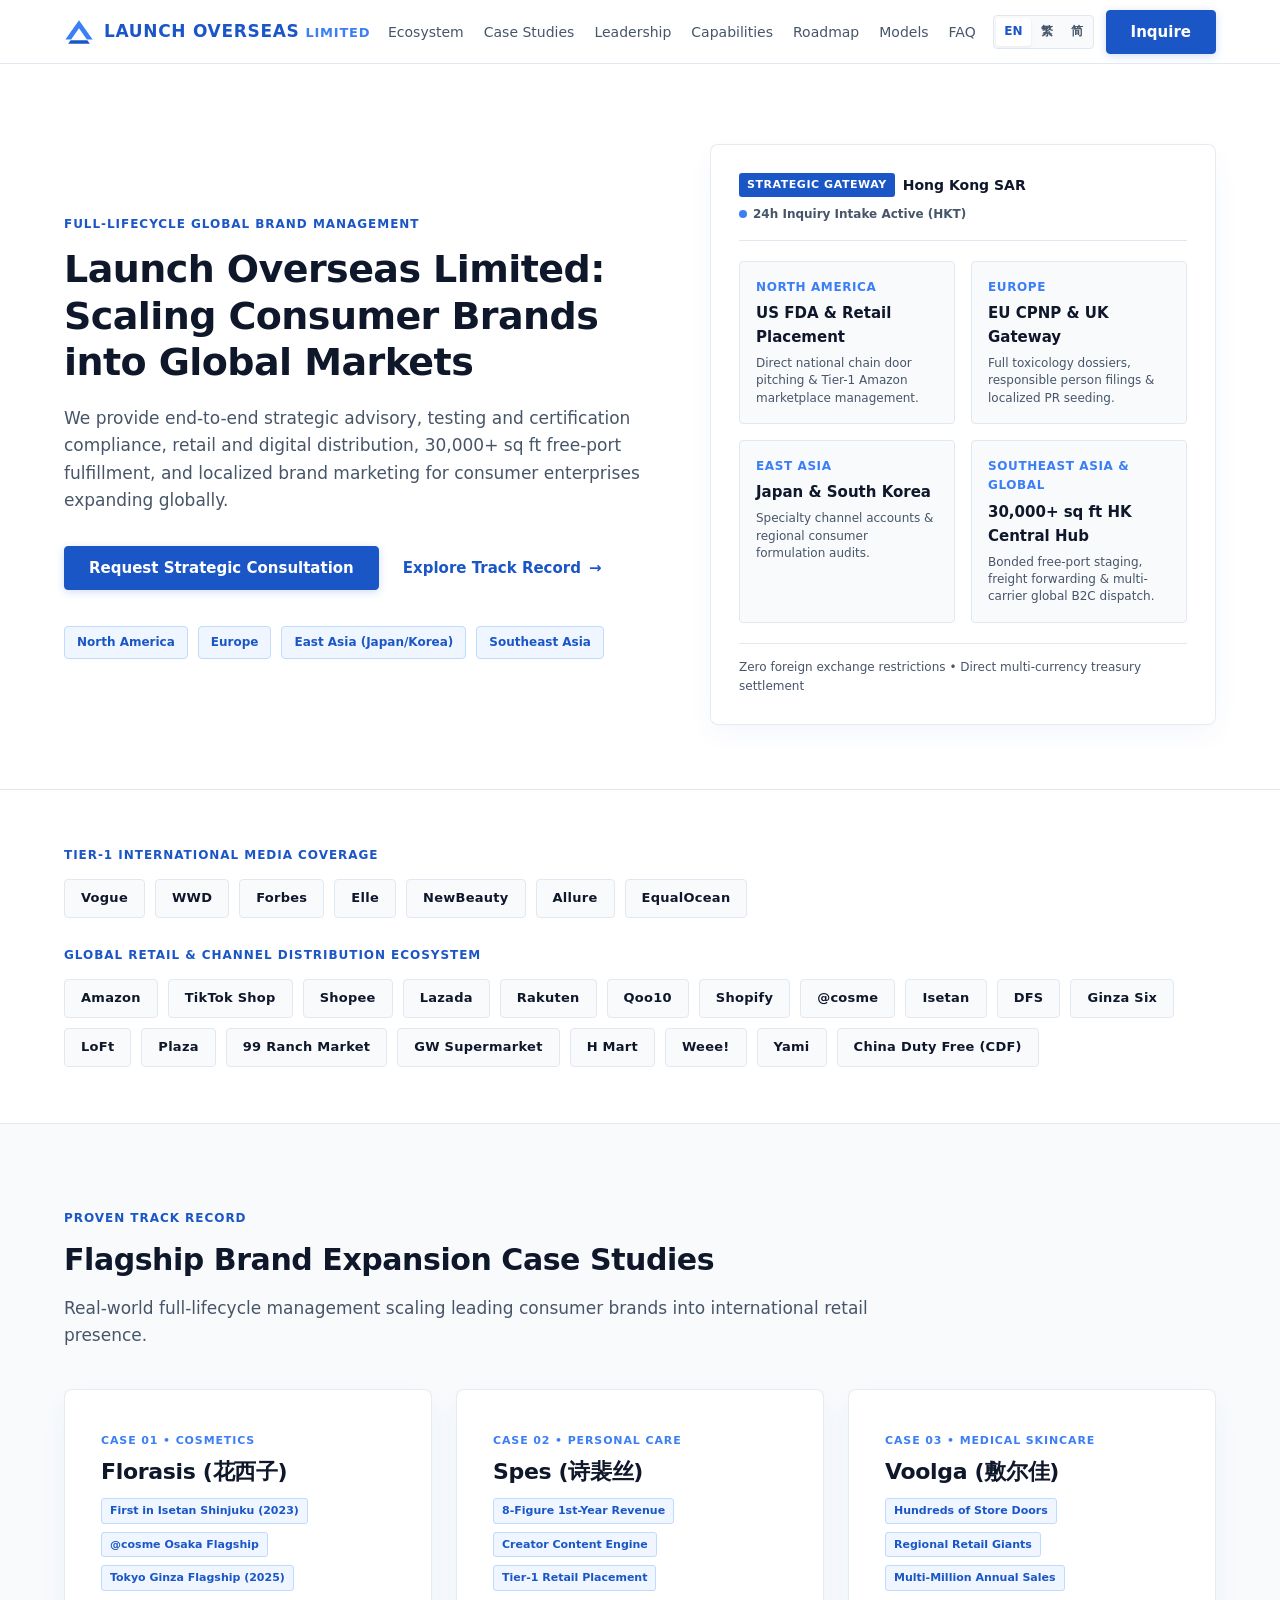
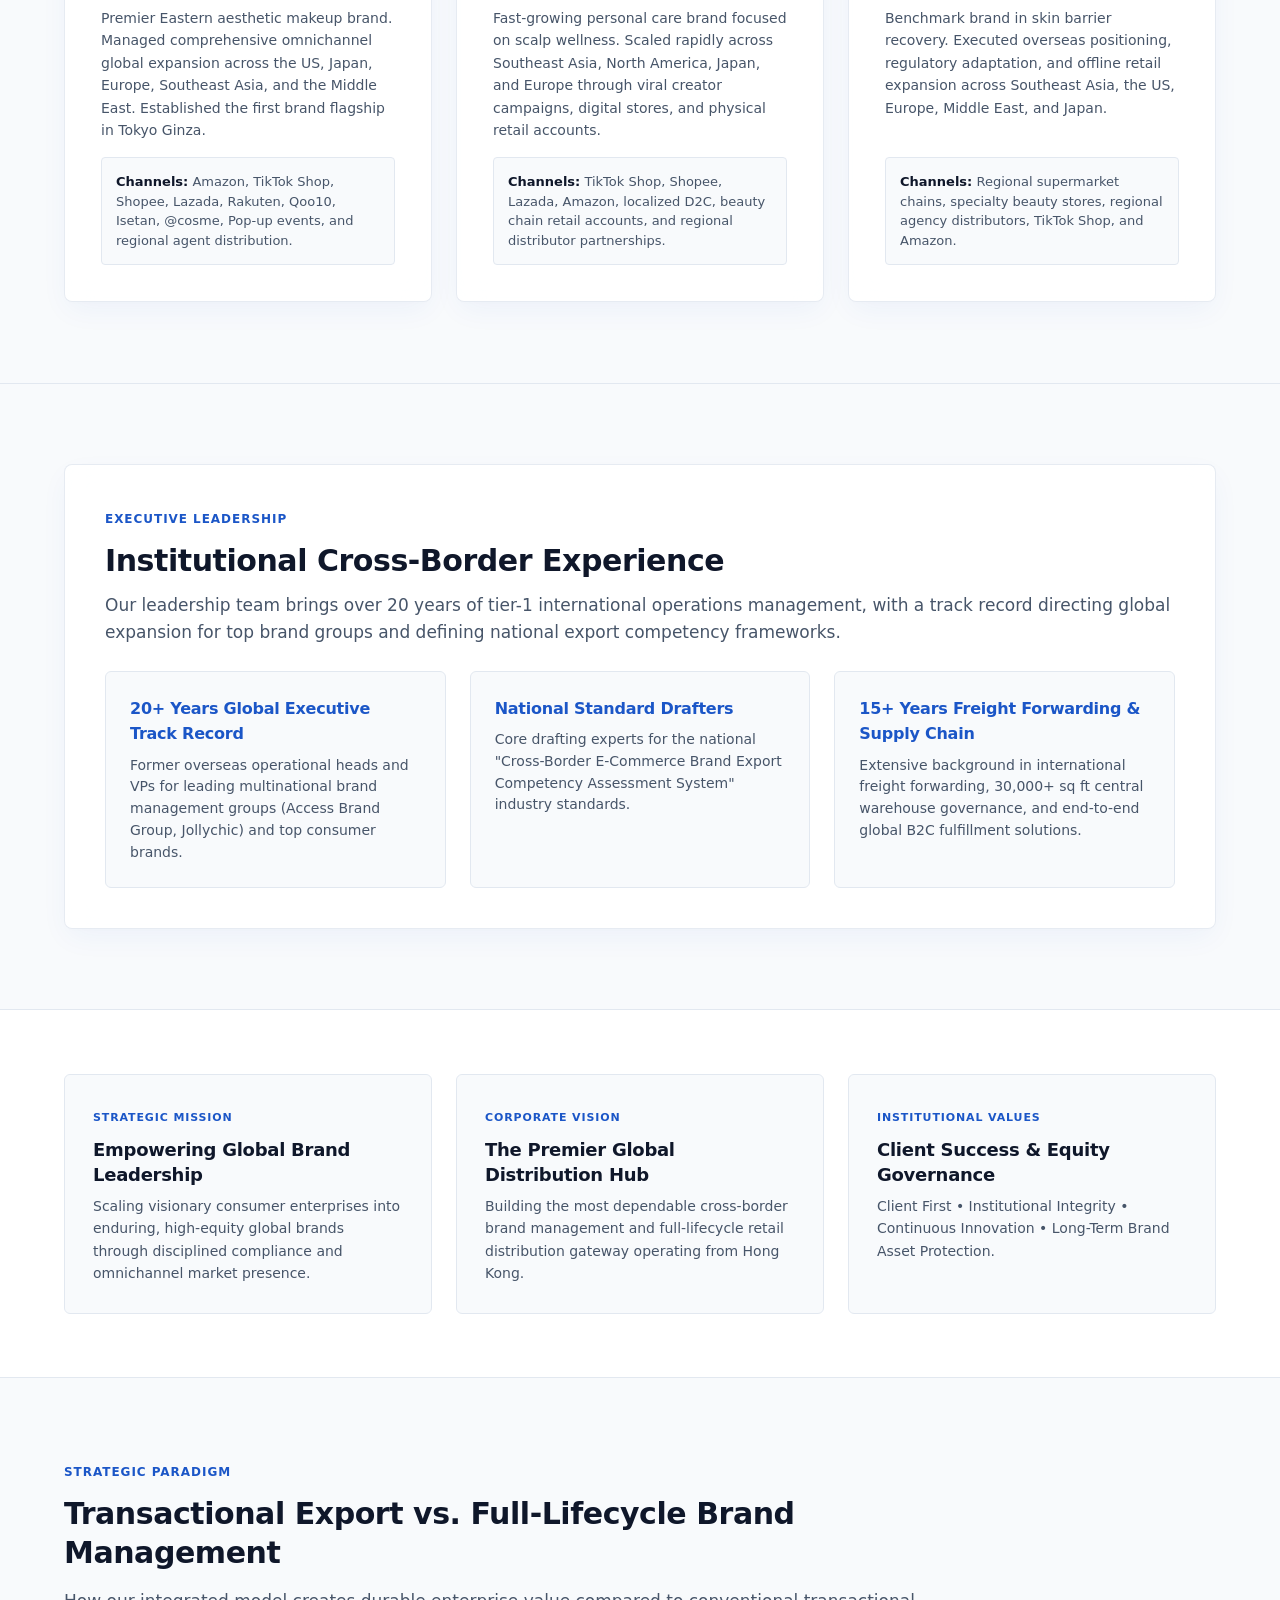
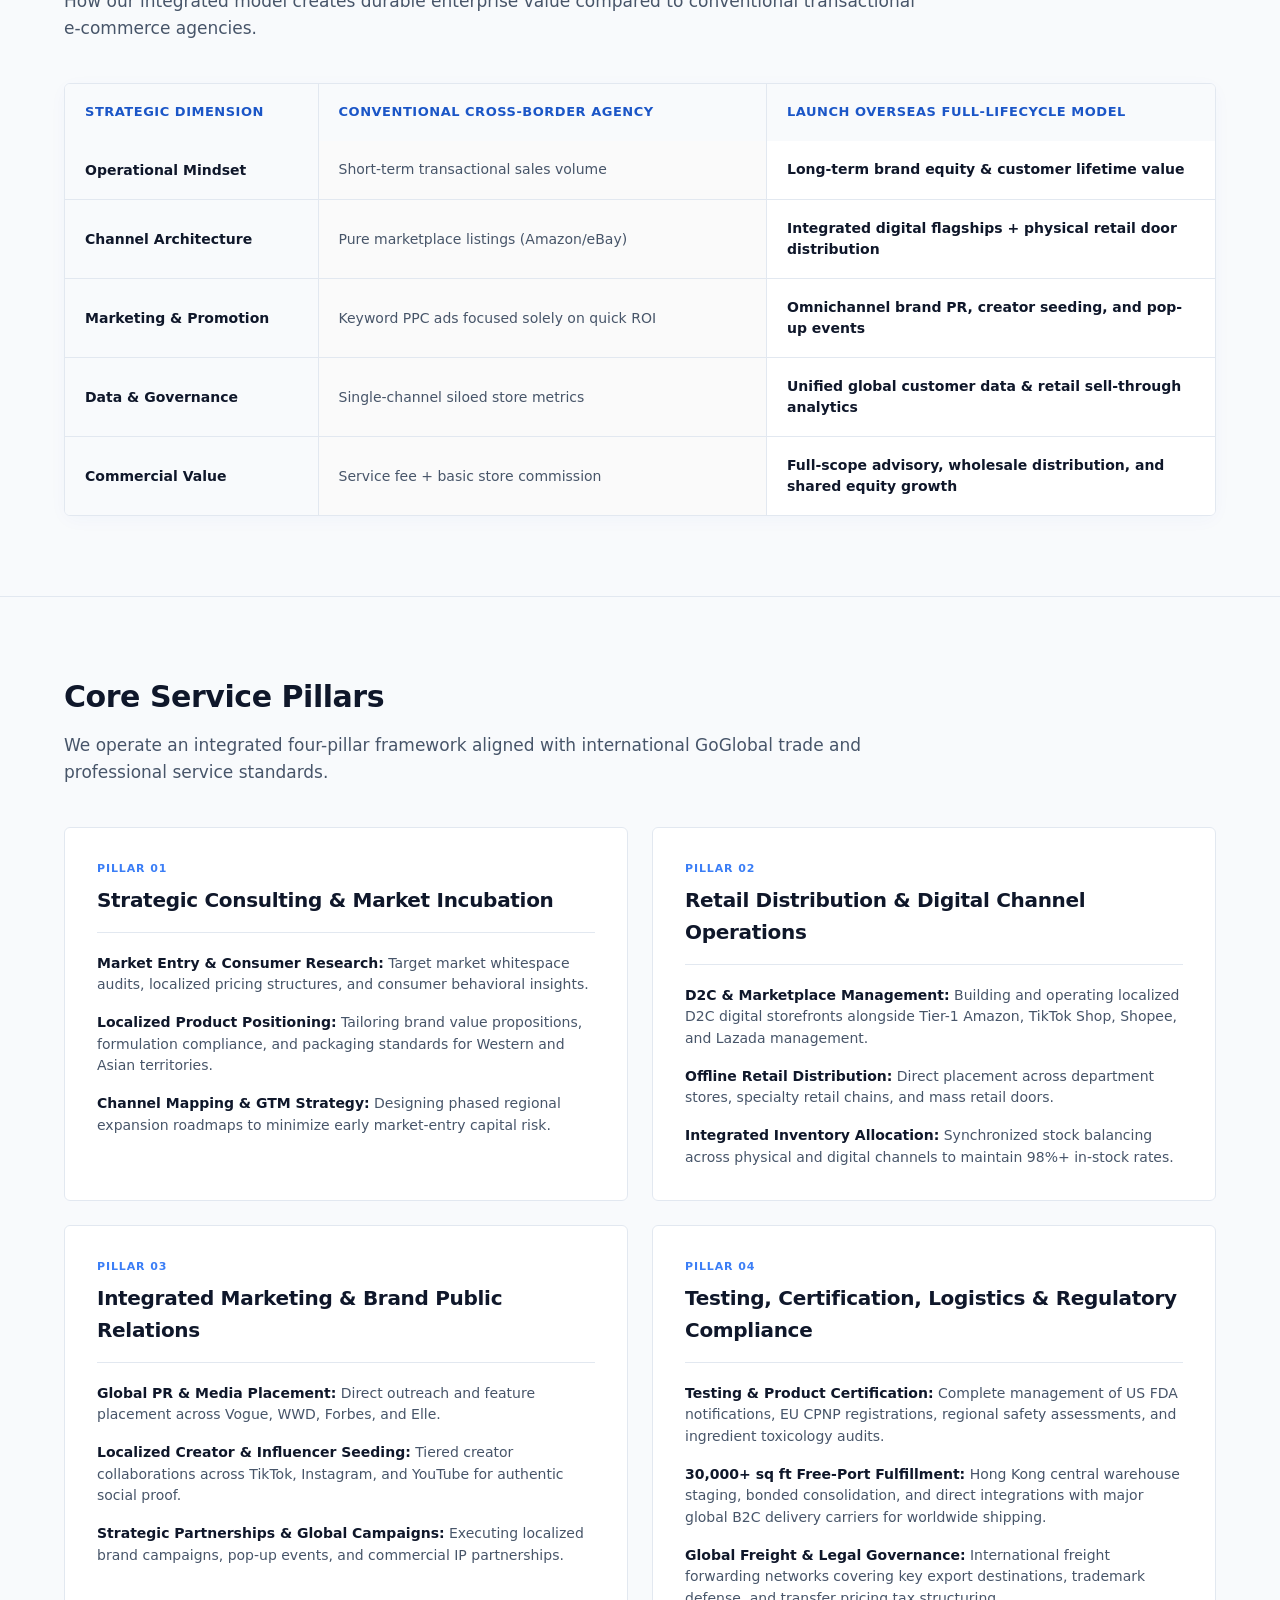
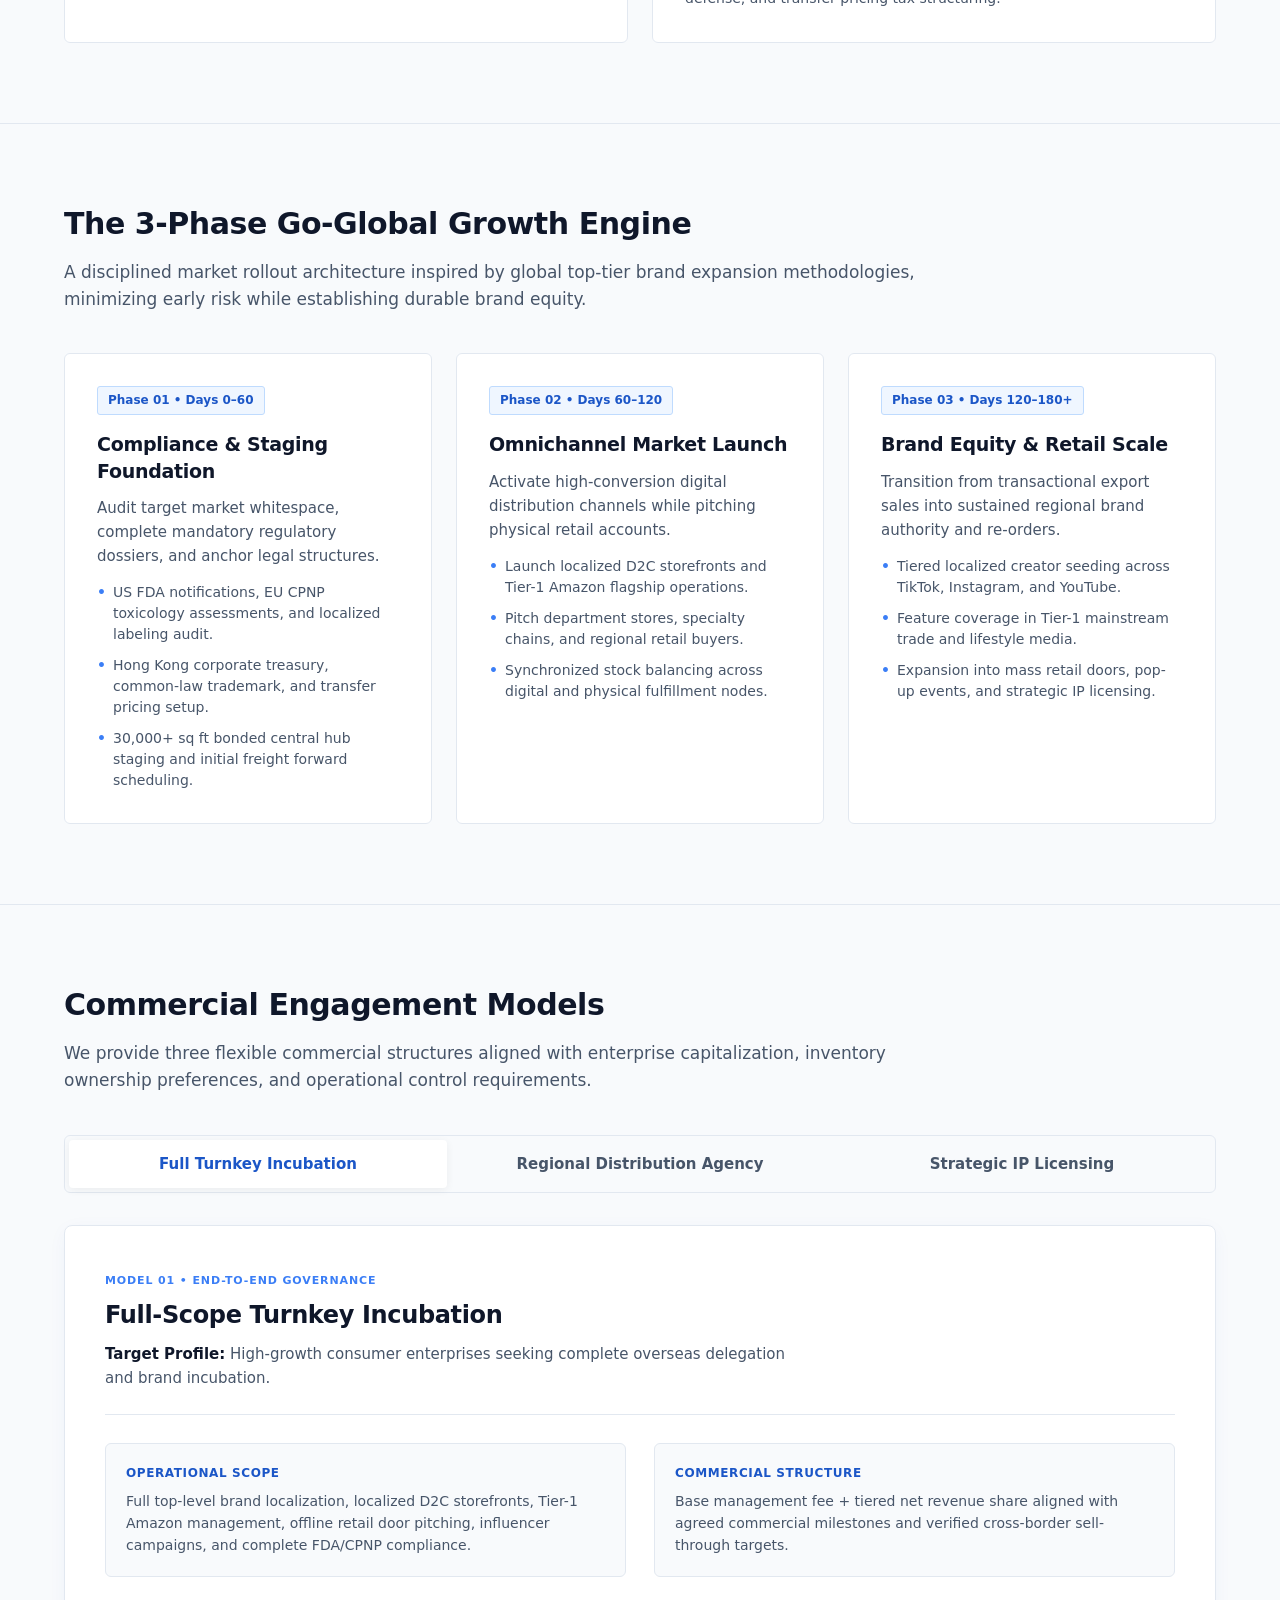
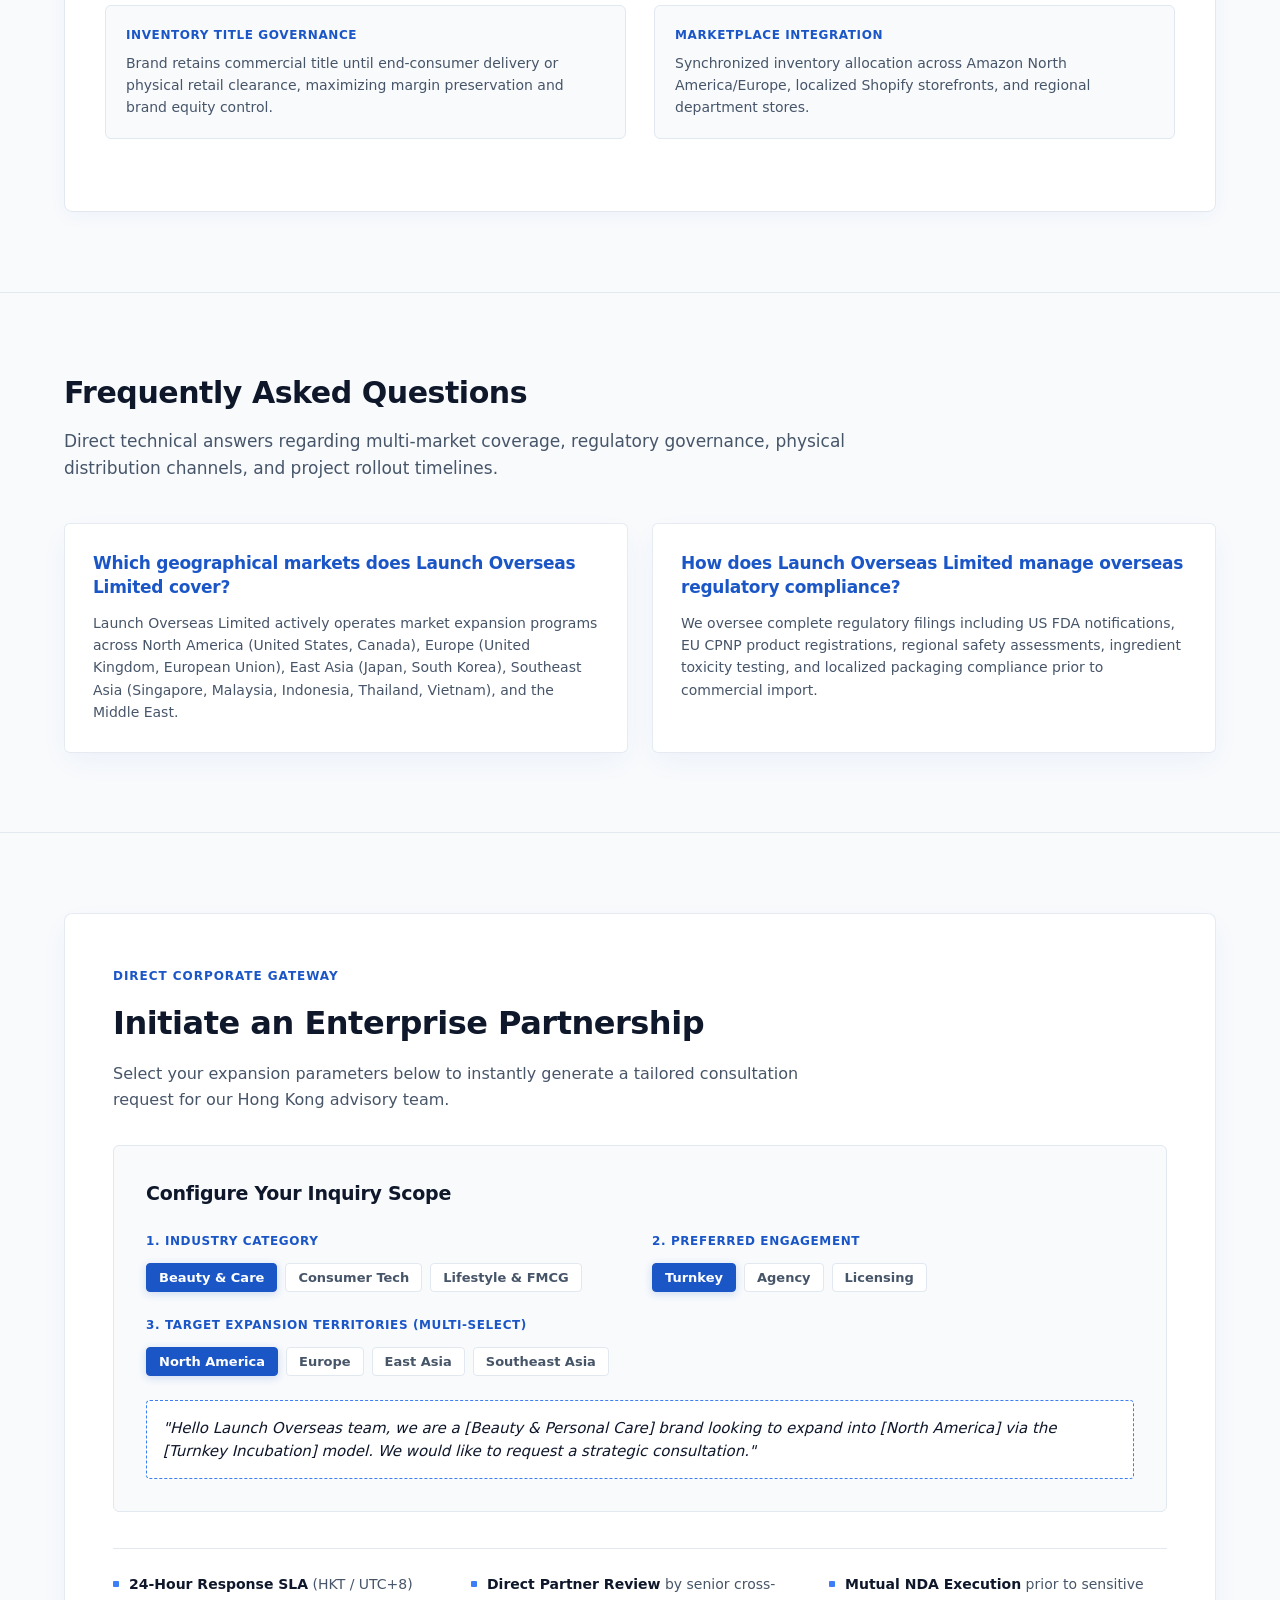
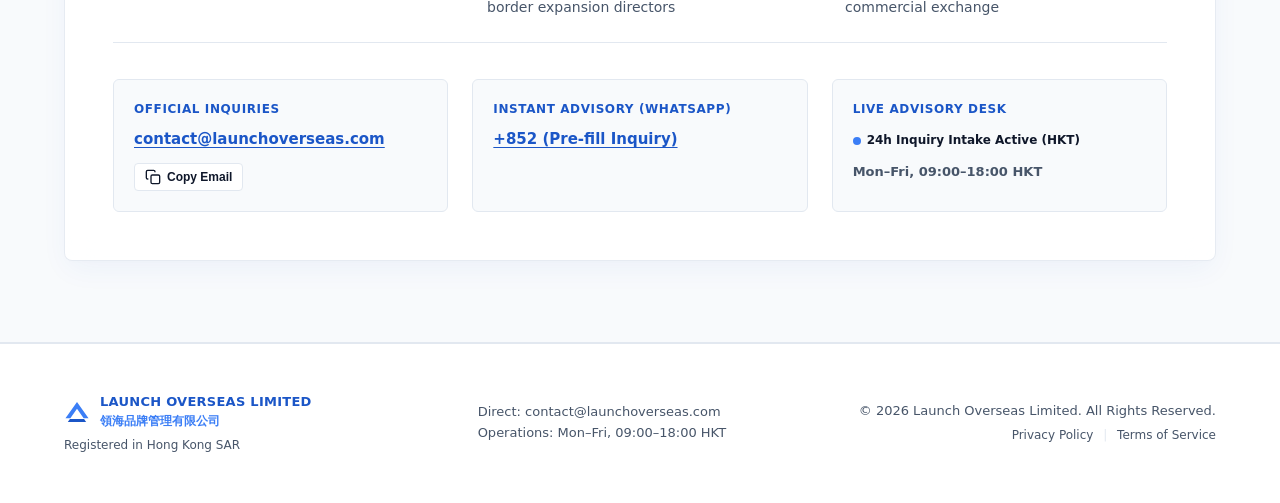
==== commit 17933bf5: "1" ====
--- a/index.html
+++ b/index.html
@@ -42,7 +42,7 @@
           "Cross-Border GoGlobal Strategy",
           "FDA & CPNP Testing and Certification",
           "Omnichannel Global Retail Distribution",
-          "Hong Kong Free-Port Supply Chain Staging",
+          "Hong Kong 30,000+ sq ft Free-Port Central Hub",
           "Multi-Currency Treasury and Cross-Border Tax Structuring",
           "Cosmetics, Personal Care, and FMCG Global Scaling"
         ],
@@ -135,7 +135,7 @@
         <div class="hero-content reveal-on-scroll">
           <div class="meta-tag">Full-Lifecycle Global Brand Management</div>
           <h1 class="hero-title">Launch Overseas Limited: Scaling Consumer Brands into Global Markets</h1>
-          <p class="hero-lead">We provide end-to-end strategic advisory, testing and certification compliance, retail and digital distribution, and localized brand marketing for consumer enterprises expanding into North America, Europe, East Asia, and Southeast Asia.</p>
+          <p class="hero-lead">We provide end-to-end strategic advisory, testing and certification compliance, retail and digital distribution, 30,000+ sq ft free-port fulfillment, and localized brand marketing for consumer enterprises expanding globally.</p>
           
           <div class="hero-actions">
             <a href="#contact" class="btn btn-primary">Request Strategic Consultation</a>
@@ -182,9 +182,9 @@
             </div>
 
             <div class="matrix-tile">
-              <div class="tile-region">Southeast Asia</div>
-              <div class="tile-stat">Free-Port Hub & Staging</div>
-              <div class="tile-desc">Consolidated customs clearance & cross-border e-commerce acceleration.</div>
+              <div class="tile-region">Southeast Asia & Global</div>
+              <div class="tile-stat">30,000+ sq ft HK Central Hub</div>
+              <div class="tile-desc">Bonded free-port staging, freight forwarding & multi-carrier global B2C dispatch.</div>
             </div>
           </div>
 
@@ -322,8 +322,8 @@
             </div>
 
             <div class="leadership-item">
-              <h3 class="leadership-item-title">Full-Lifecycle Operational Engine</h3>
-              <p class="leadership-item-desc">Proven full-stack capability spanning brand positioning, product formulation compliance, retail placement, global PR, and free-port logistics.</p>
+              <h3 class="leadership-item-title">15+ Years Freight Forwarding & Supply Chain</h3>
+              <p class="leadership-item-desc">Extensive background in international freight forwarding, 30,000+ sq ft central warehouse governance, and end-to-end global B2C fulfillment solutions.</p>
             </div>
           </div>
         </div>
@@ -457,8 +457,8 @@
             </div>
             <ul class="pillar-list">
               <li><strong>Testing & Product Certification:</strong> Complete management of US FDA notifications, EU CPNP registrations, regional safety assessments, and ingredient toxicology audits.</li>
-              <li><strong>Free-Port Logistics & Fulfillment:</strong> Hong Kong hub consolidation, bonded freight, regional warehousing, and localized last-mile delivery.</li>
-              <li><strong>Cross-Border IP, Tax & Legal Structuring:</strong> International trademark protection, transfer pricing governance, and cross-border commercial contracting.</li>
+              <li><strong>30,000+ sq ft Free-Port Fulfillment:</strong> Hong Kong central warehouse staging, bonded consolidation, and direct integrations with major global B2C delivery carriers for worldwide shipping.</li>
+              <li><strong>Global Freight & Legal Governance:</strong> International freight forwarding networks covering key export destinations, trademark defense, and transfer pricing tax structuring.</li>
             </ul>
           </article>
         </div>
@@ -481,7 +481,7 @@
             <ul class="roadmap-list">
               <li>US FDA notifications, EU CPNP toxicology assessments, and localized labeling audit.</li>
               <li>Hong Kong corporate treasury, common-law trademark, and transfer pricing setup.</li>
-              <li>Free-port bonded staging and initial freight forward scheduling.</li>
+              <li>30,000+ sq ft bonded central hub staging and initial freight forward scheduling.</li>
             </ul>
           </article>
 
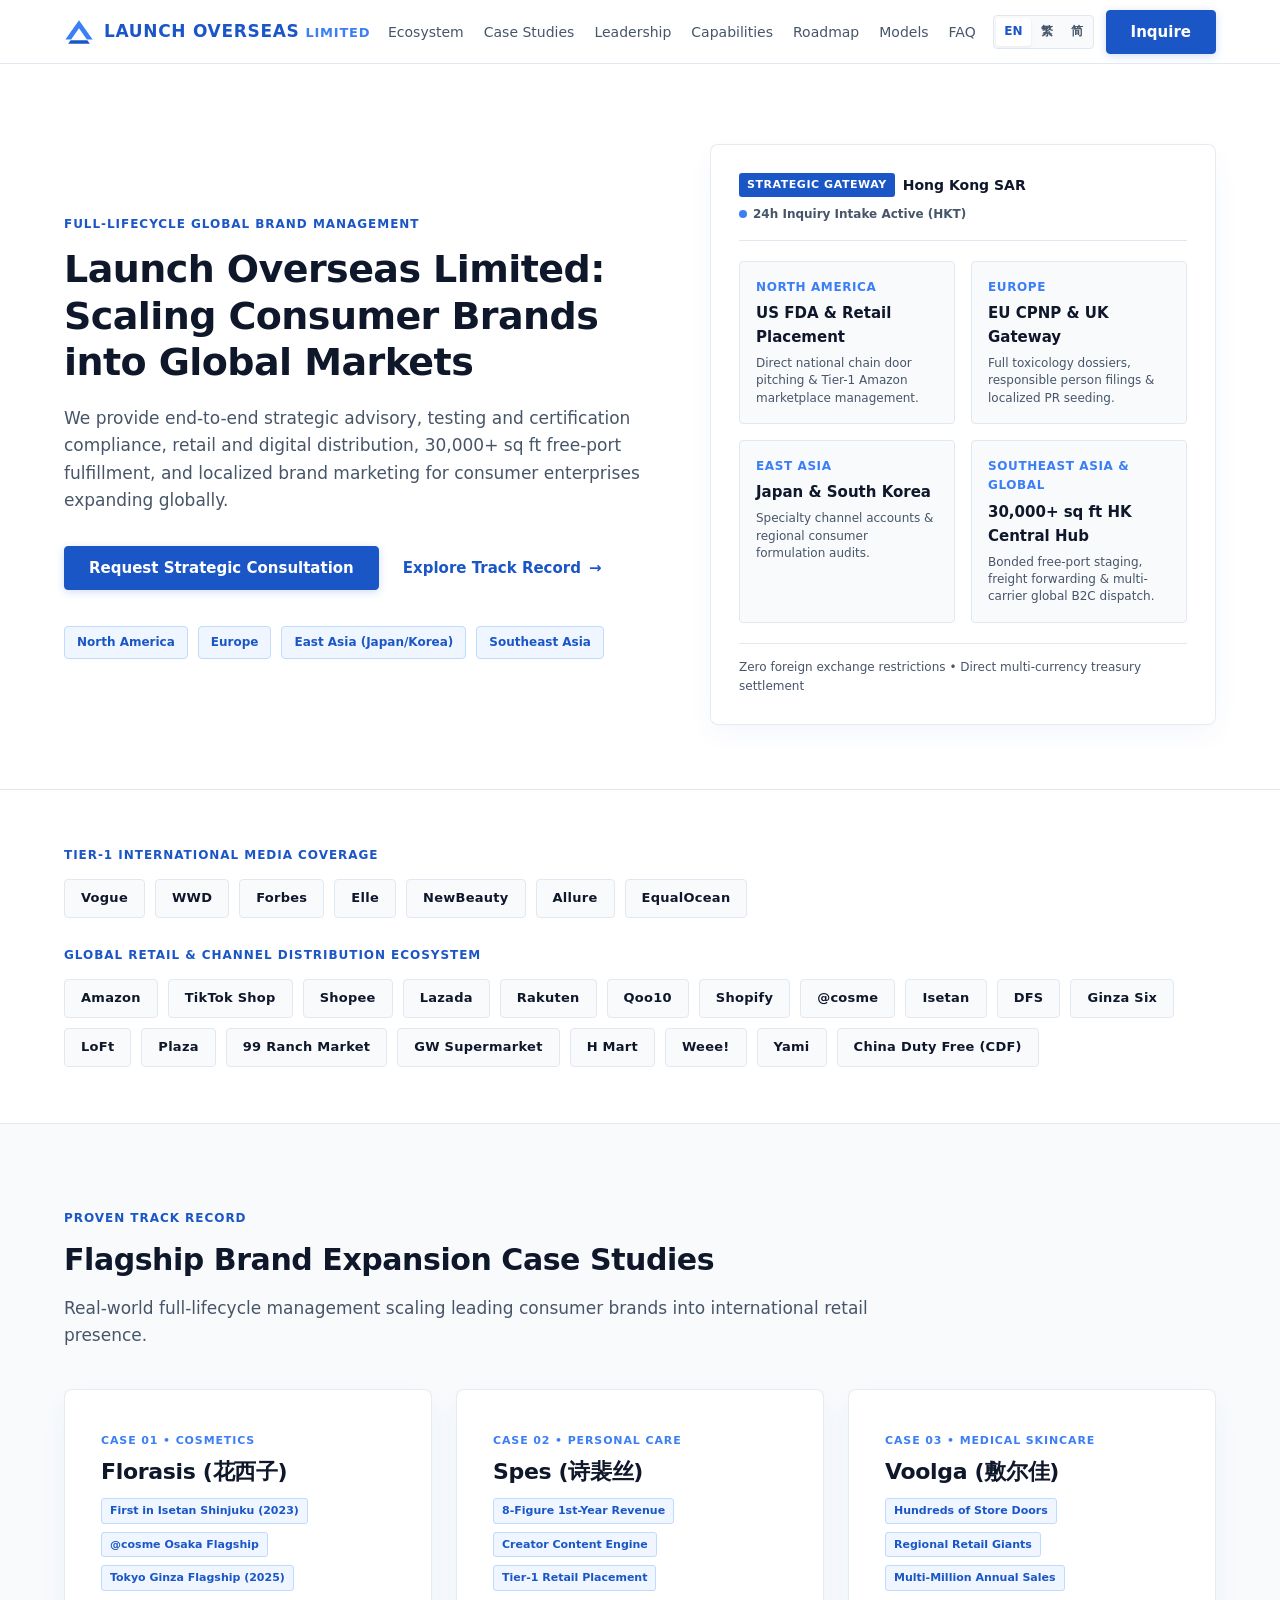
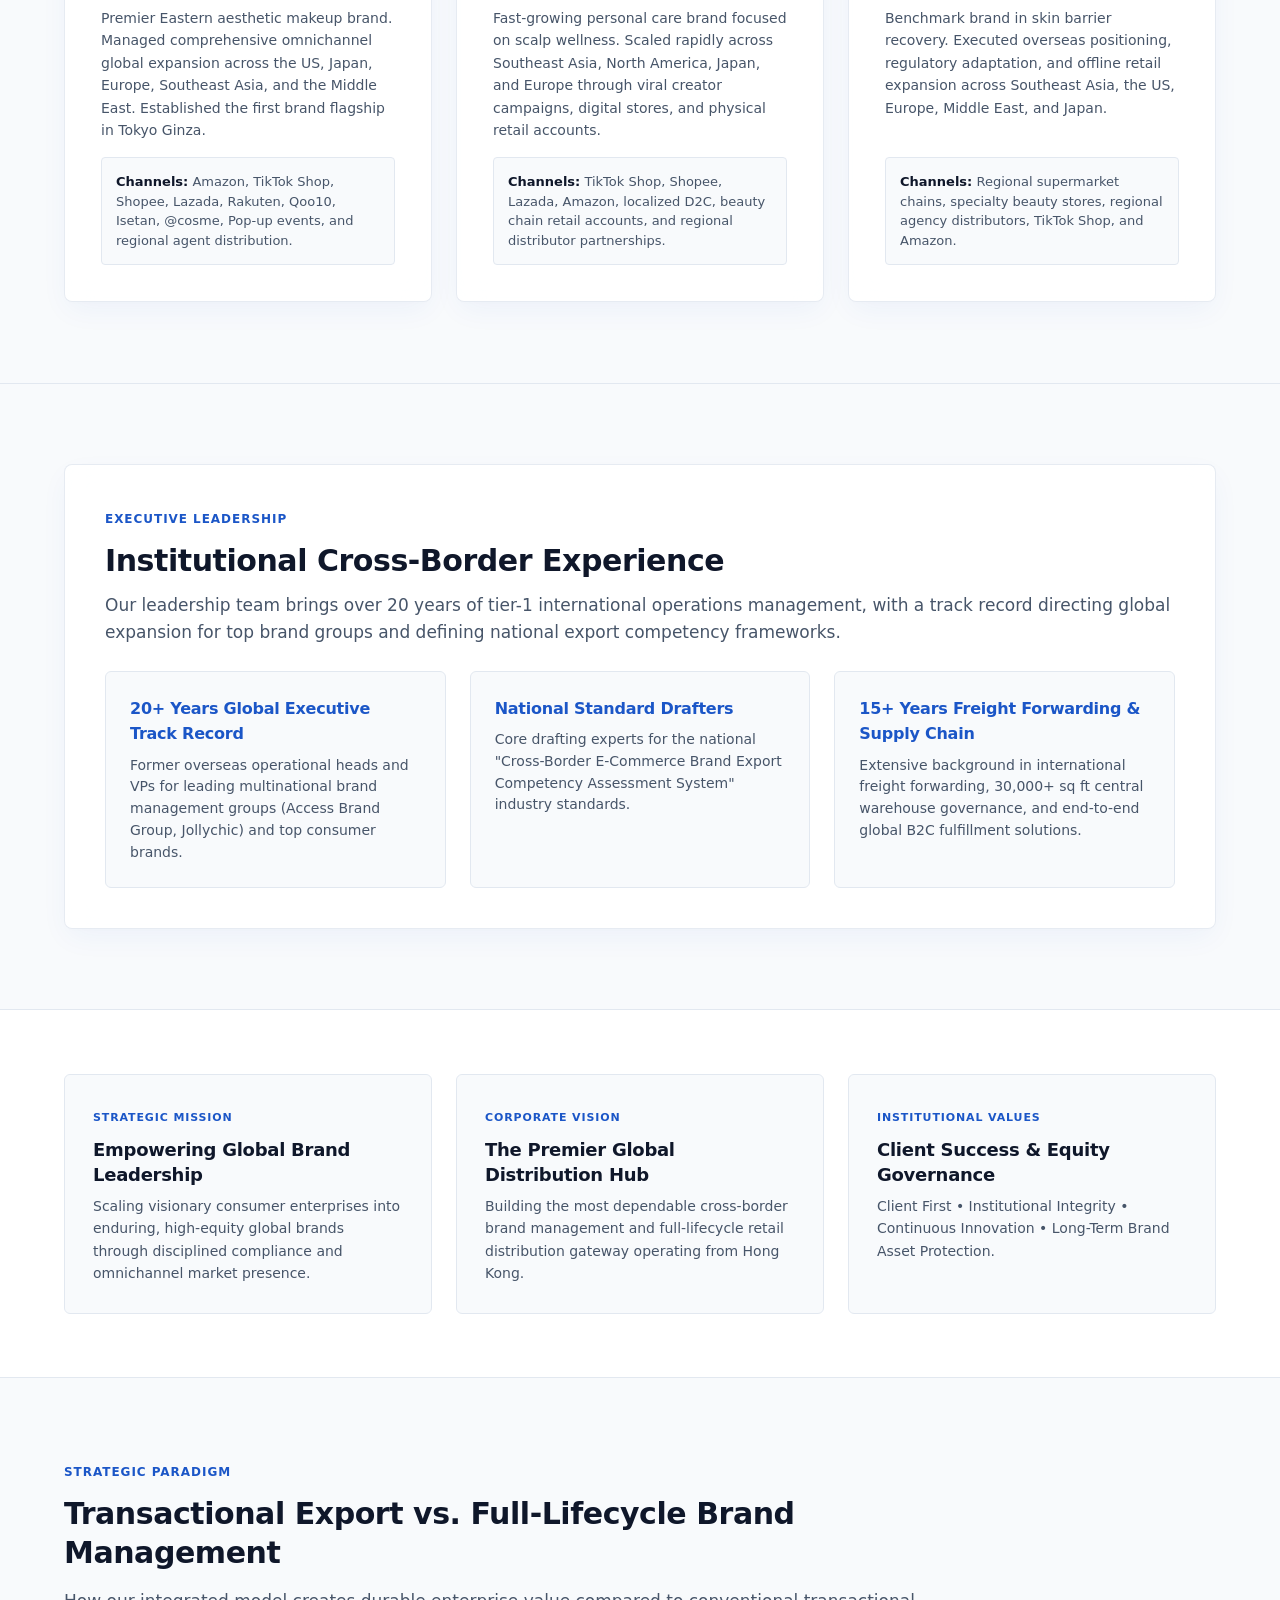
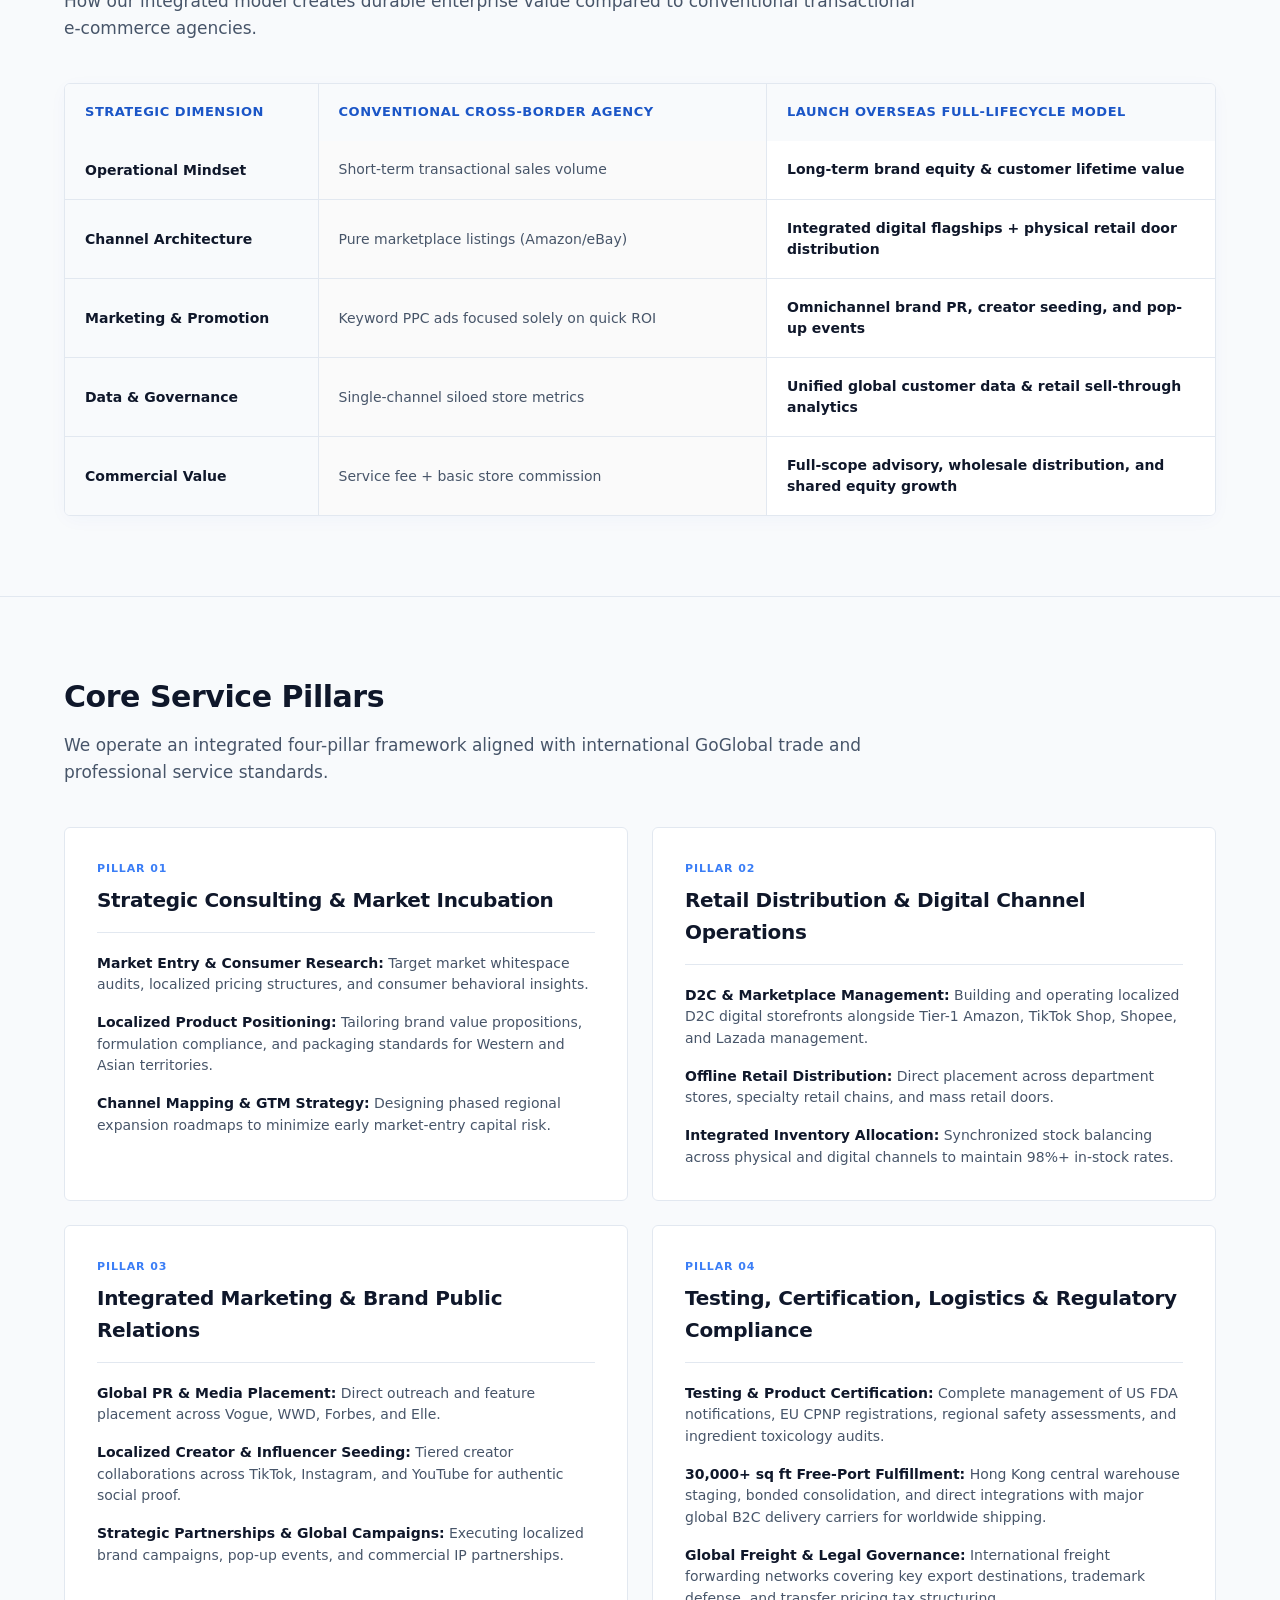
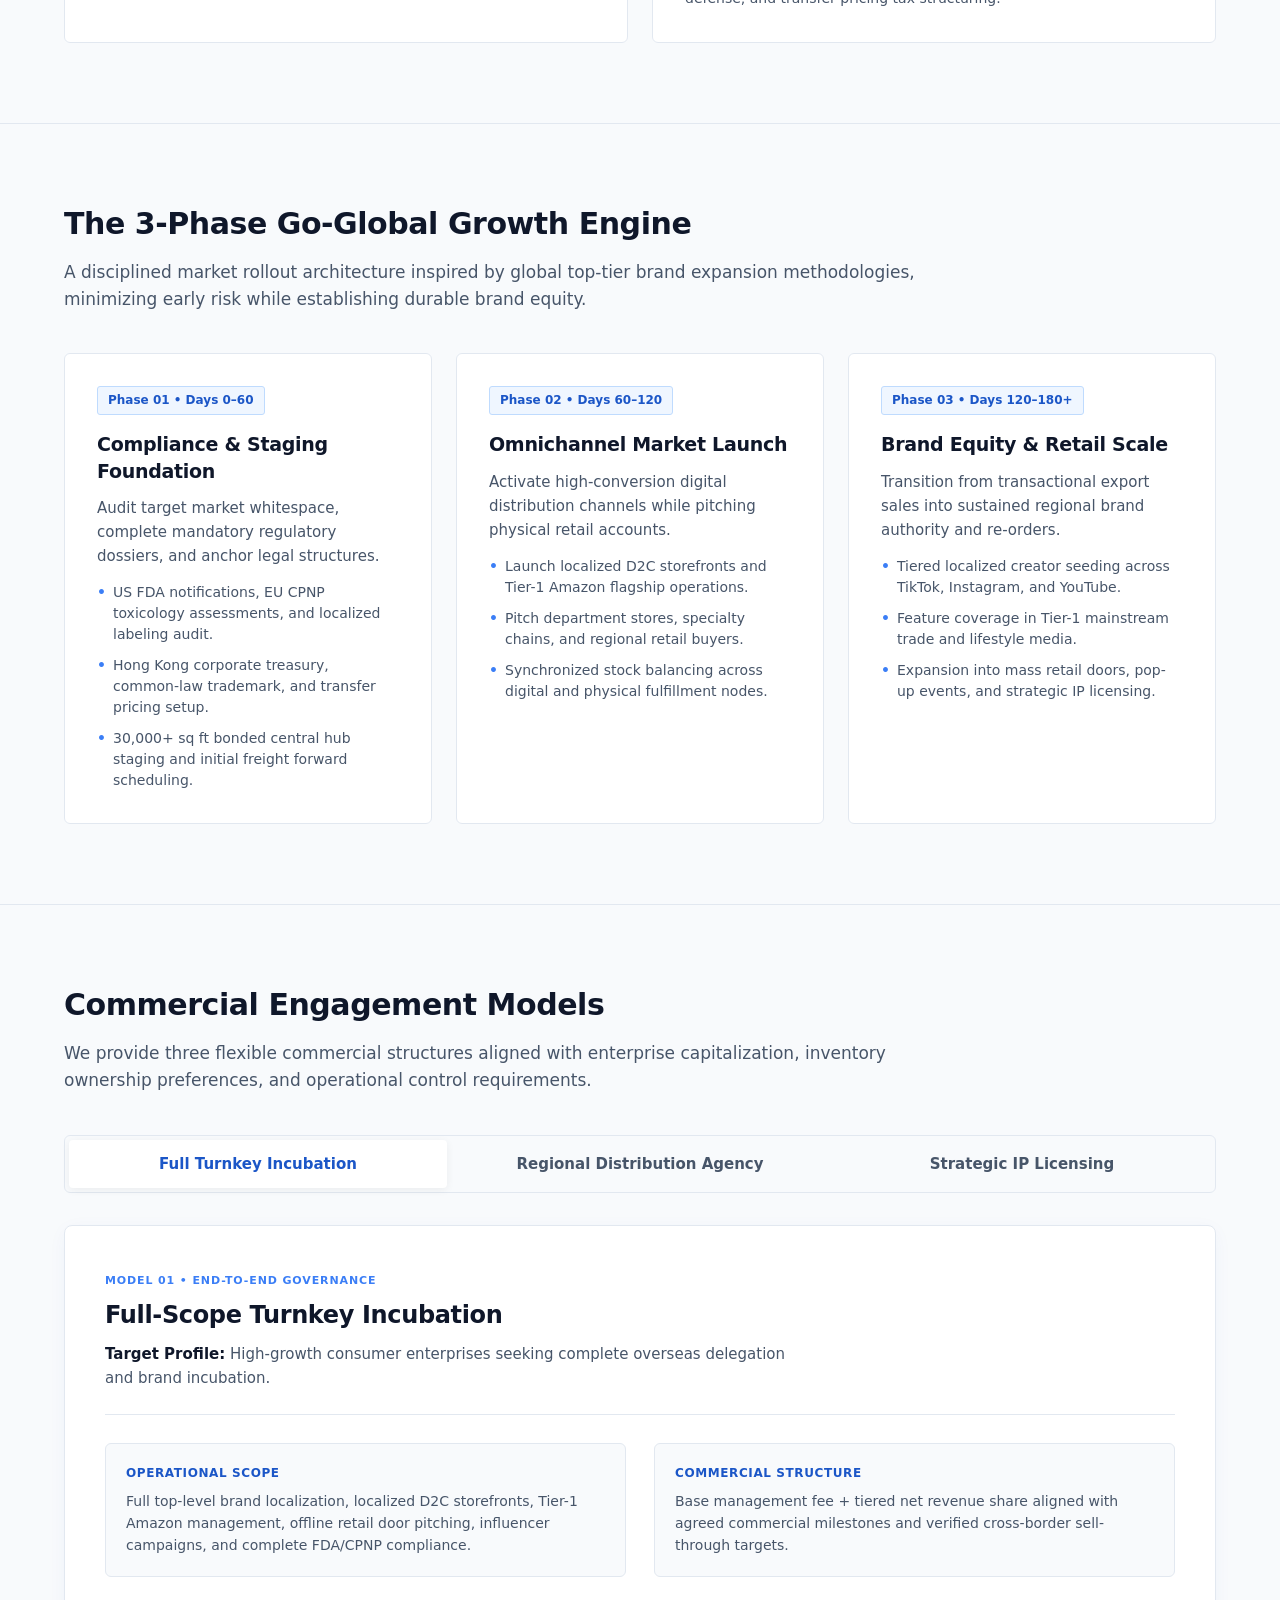
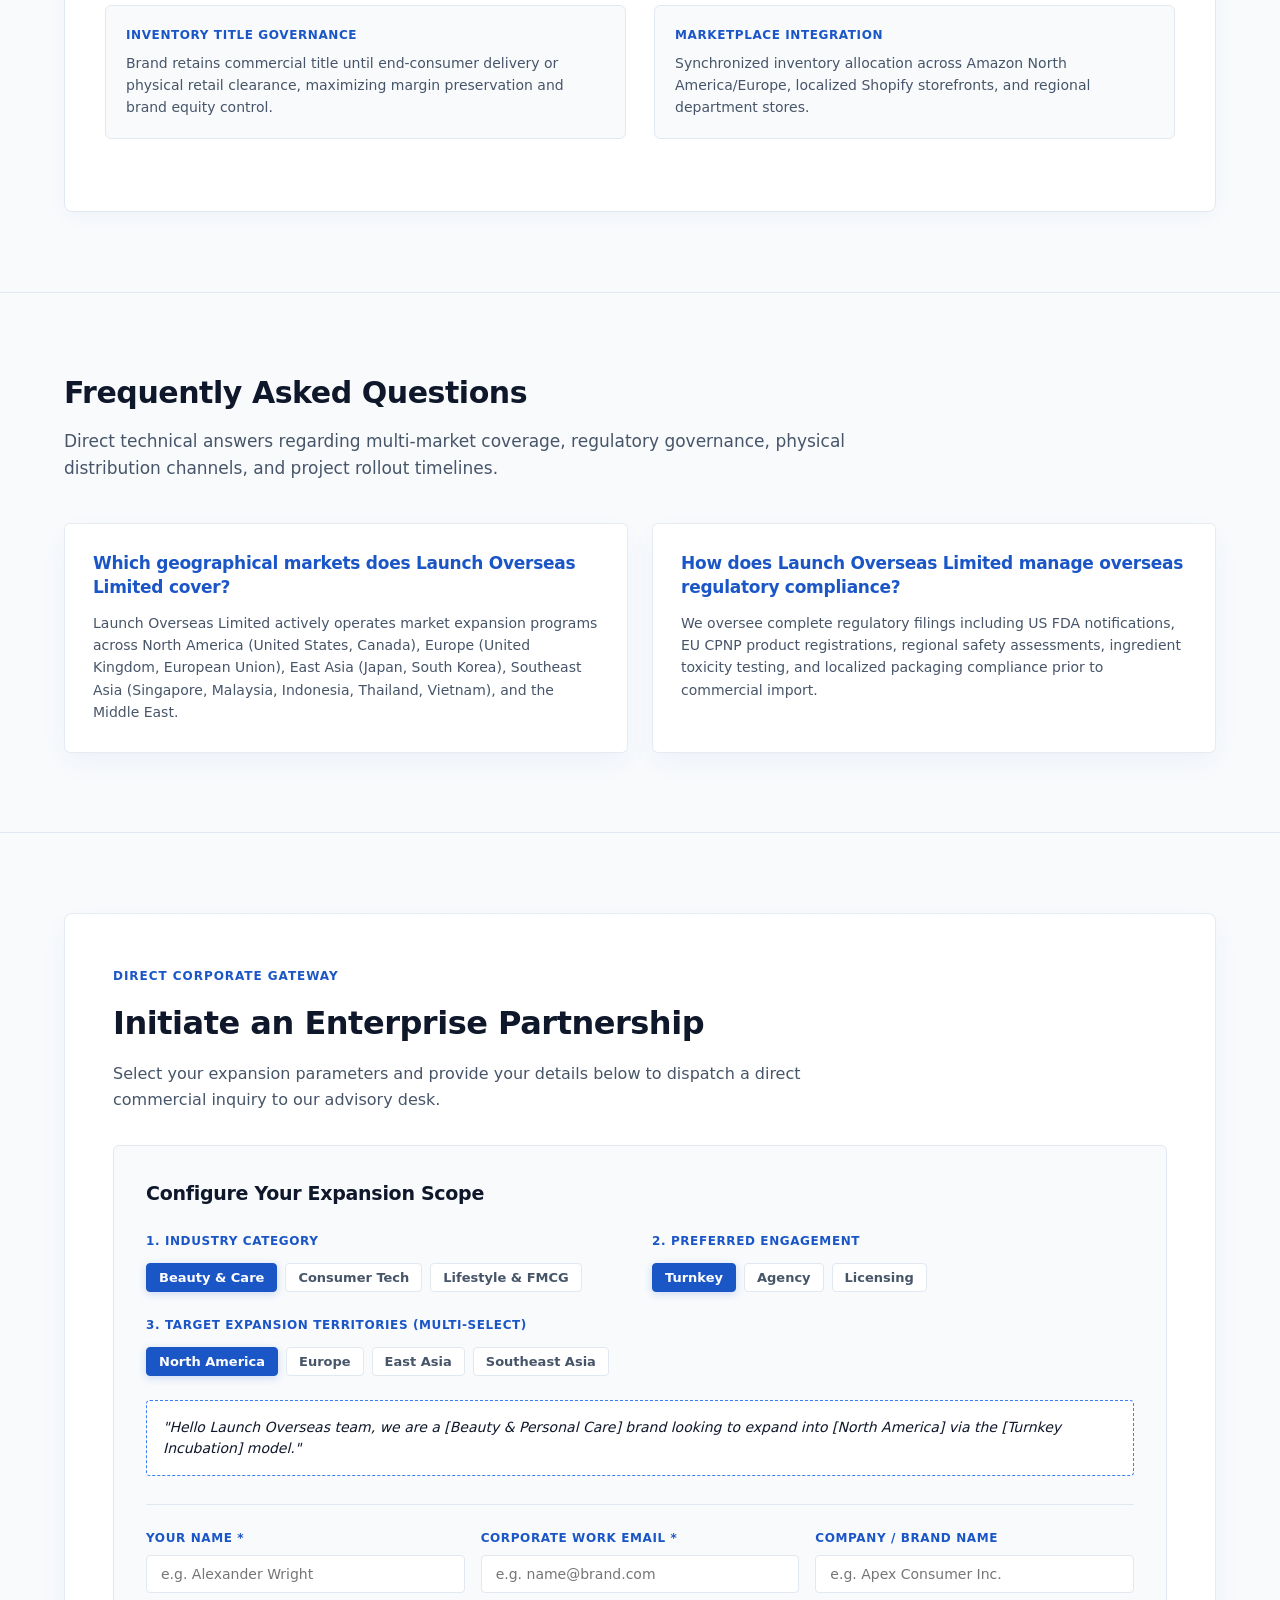
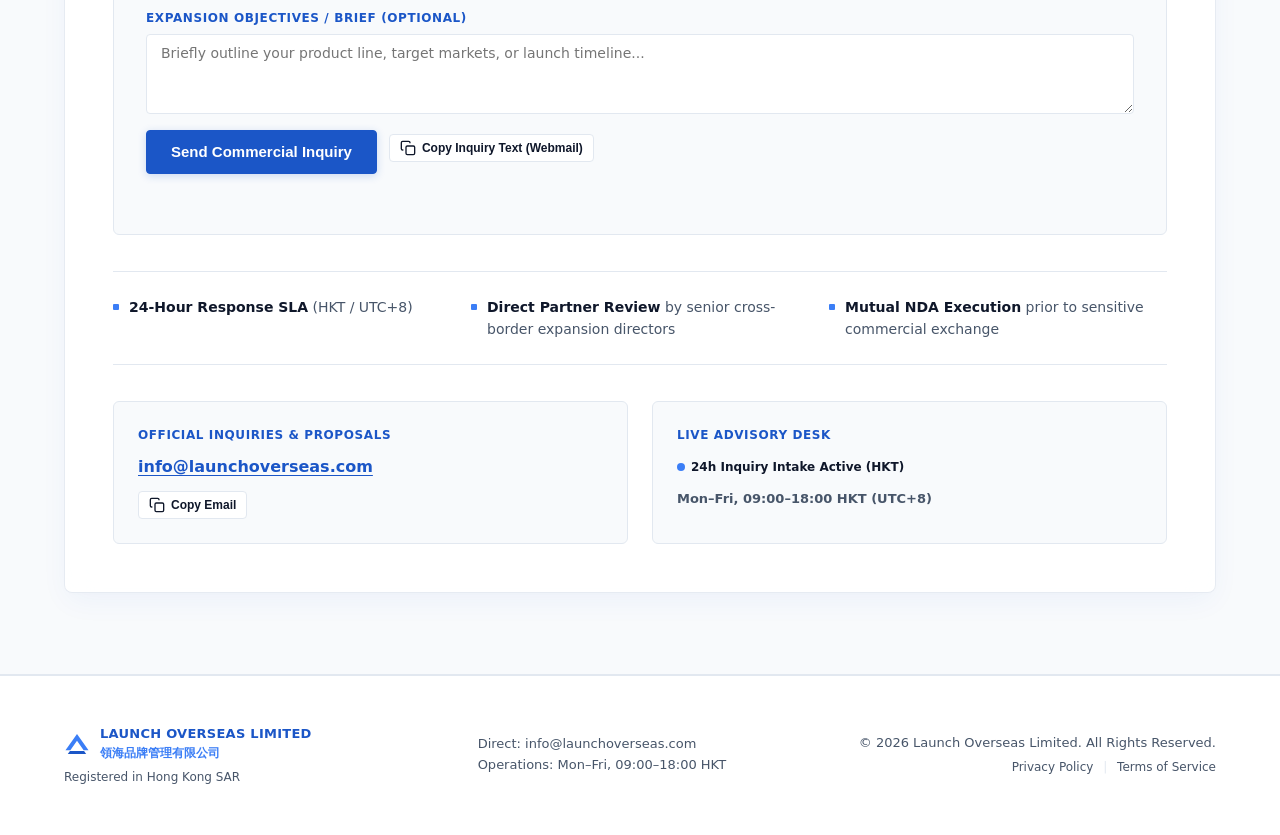
==== commit ba6c6077: "1" ====
--- a/index.html
+++ b/index.html
@@ -54,7 +54,7 @@
         "contactPoint": {
           "@type": "ContactPoint",
           "contactType": "corporate inquiries",
-          "email": "contact@launchoverseas.com",
+          "email": "info@launchoverseas.com",
           "availableLanguage": ["en", "zh-Hant", "zh-Hans"]
         }
       }
@@ -661,13 +661,13 @@
           <div class="contact-header">
             <div class="meta-tag">Direct Corporate Gateway</div>
             <h2 class="contact-title">Initiate an Enterprise Partnership</h2>
-            <p class="contact-lead">Select your expansion parameters below to instantly generate a tailored consultation request for our Hong Kong advisory team.</p>
-          </div>
-
-          <!-- Interactive Go-Global Scoping Widget -->
+            <p class="contact-lead">Select your expansion parameters and provide your details below to dispatch a direct commercial inquiry to our advisory desk.</p>
+          </div>
+
+          <!-- Interactive Go-Global Scoping & Form Widget -->
           <div class="scoping-widget">
             <div class="scoping-header">
-              <h3 class="scoping-title">Configure Your Inquiry Scope</h3>
+              <h3 class="scoping-title">Configure Your Expansion Scope</h3>
             </div>
             
             <div class="scoping-grid">
@@ -701,7 +701,44 @@
             </div>
 
             <div class="scoping-result">
-              <p id="scope-preview">"Hello Launch Overseas team, we are a Beauty & Personal Care brand looking to expand into North America via the Turnkey Incubation model. We would like to request a strategic consultation."</p>
+              <p id="scope-preview">"Hello Launch Overseas team, we are a Beauty & Personal Care brand looking to expand into North America via the Turnkey Incubation model."</p>
+            </div>
+
+            <!-- Direct Dynamic Inquiry Form -->
+            <div class="inquiry-form-wrap">
+              <form id="enquiry-form" novalidate>
+                <!-- Honeypot field for bot protection -->
+                <input type="text" name="company_verify" id="hp-company-verify" class="honeypot-field" tabindex="-1" autocomplete="off">
+
+                <div class="form-row">
+                  <div class="form-field">
+                    <label for="field-name">Your Name *</label>
+                    <input type="text" id="field-name" class="form-input" placeholder="e.g. Alexander Wright" required>
+                  </div>
+                  <div class="form-field">
+                    <label for="field-email">Corporate Work Email *</label>
+                    <input type="email" id="field-email" class="form-input" placeholder="e.g. name@brand.com" required>
+                  </div>
+                  <div class="form-field">
+                    <label for="field-company">Company / Brand Name</label>
+                    <input type="text" id="field-company" class="form-input" placeholder="e.g. Apex Consumer Inc.">
+                  </div>
+                </div>
+
+                <div class="form-field" style="margin-bottom: 8px;">
+                  <label for="field-brief">Expansion Objectives / Brief (Optional)</label>
+                  <textarea id="field-brief" class="form-textarea" placeholder="Briefly outline your product line, target markets, or launch timeline..."></textarea>
+                </div>
+
+                <div class="form-actions">
+                  <button type="submit" class="btn btn-primary" id="submit-enquiry-btn">Send Commercial Inquiry</button>
+                  <button type="button" class="btn copy-btn" id="fallback-copy-btn" aria-label="Copy Inquiry Text for Webmail">
+                    <svg class="icon" viewBox="0 0 24 24" width="16" height="16" fill="none" stroke="currentColor" stroke-width="2"><rect x="9" y="9" width="13" height="13" rx="2" ry="2"></rect><path d="M5 15H4a2 2 0 0 1-2-2V4a2 2 0 0 1 2-2h9a2 2 0 0 1 2 2v1"></path></svg>
+                    <span>Copy Inquiry Text (Webmail)</span>
+                  </button>
+                </div>
+                <div class="form-feedback" id="form-feedback" aria-live="polite"></div>
+              </form>
             </div>
           </div>
 
@@ -720,19 +757,15 @@
             </div>
           </div>
 
+          <!-- Clean 2-Column Contact Grid -->
           <div class="contact-channels">
             <div class="channel-box">
-              <span class="channel-label">Official Inquiries</span>
-              <a href="#" id="dynamic-email-link" class="channel-value email-link">contact@launchoverseas.com</a>
-              <button class="copy-btn" data-copy="contact@launchoverseas.com" aria-label="Copy email address">
+              <span class="channel-label">Official Inquiries & Proposals</span>
+              <a href="mailto:info@launchoverseas.com" id="dynamic-email-link" class="channel-value email-link">info@launchoverseas.com</a>
+              <button class="copy-btn" data-copy="info@launchoverseas.com" aria-label="Copy official email address">
                 <svg class="icon" viewBox="0 0 24 24" width="16" height="16" fill="none" stroke="currentColor" stroke-width="2"><rect x="9" y="9" width="13" height="13" rx="2" ry="2"></rect><path d="M5 15H4a2 2 0 0 1-2-2V4a2 2 0 0 1 2-2h9a2 2 0 0 1 2 2v1"></path></svg>
                 <span>Copy Email</span>
               </button>
-            </div>
-
-            <div class="channel-box">
-              <span class="channel-label">Instant Advisory (WhatsApp)</span>
-              <a href="#" id="dynamic-wa-link" target="_blank" rel="noopener noreferrer" class="channel-value whatsapp-link">+852 (Pre-fill Inquiry)</a>
             </div>
 
             <div class="channel-box">
@@ -741,7 +774,7 @@
                 <span class="dynamic-status-dot status-dot standby"></span>
                 <span class="dynamic-status-text" style="font-weight: 600; color: var(--text-primary);">Checking HKT Desk...</span>
               </div>
-              <span class="channel-value static-time" style="font-size: 0.8125rem; color: var(--text-secondary); margin-top: 4px;">Mon–Fri, 09:00–18:00 HKT</span>
+              <span class="channel-value static-time" style="font-size: 0.8125rem; color: var(--text-secondary); margin-top: 4px;">Mon–Fri, 09:00–18:00 HKT (UTC+8)</span>
             </div>
           </div>
         </div>
@@ -767,7 +800,7 @@
       </div>
 
       <div class="footer-col footer-center">
-        <p class="footer-meta">Direct: contact@launchoverseas.com</p>
+        <p class="footer-meta">Direct: info@launchoverseas.com</p>
         <p class="footer-meta">Operations: Mon–Fri, 09:00–18:00 HKT</p>
       </div>
 
@@ -783,5 +816,6 @@
   </footer>
 
   <script src="js/app.js"></script>
+  <script src="js/form.js"></script>
 </body>
 </html>
--- a/css/interactive.css
+++ b/css/interactive.css
@@ -1,6 +1,6 @@
 /* ==========================================================================
    Launch Overseas Limited - Interactive Components & Contact Styles
-   (Buttons, Status Badges, Scoping Generator, Scroll Reveals, Contact Card)
+   (Buttons, Status Badges, Scoping Generator, Scroll Reveals, Contact Card, Form)
    ========================================================================== */
 
 /* Global Buttons & Links */
@@ -141,7 +141,7 @@
   line-height: 1.6;
 }
 
-/* Interactive Go-Global Scoping Widget */
+/* Interactive Go-Global Scoping & Form Widget */
 .scoping-widget {
   background-color: var(--bg-canvas);
   border: 1px solid var(--border-stone);
@@ -208,15 +208,93 @@
   box-shadow: 0 2px 8px rgba(27, 86, 199, 0.2);
 }
 
+/* Form Styles */
+.inquiry-form-wrap {
+  margin-top: 28px;
+  padding-top: 24px;
+  border-top: 1px solid var(--border-stone);
+}
+
+.form-row {
+  display: grid;
+  grid-template-columns: repeat(3, 1fr);
+  gap: 16px;
+  margin-bottom: 16px;
+}
+
+.form-field {
+  display: flex;
+  flex-direction: column;
+  gap: 6px;
+}
+
+.form-field label {
+  font-size: 0.75rem;
+  font-weight: 700;
+  text-transform: uppercase;
+  letter-spacing: 0.05em;
+  color: var(--color-indigo);
+}
+
+.form-input, .form-textarea {
+  width: 100%;
+  background-color: var(--bg-surface);
+  border: 1px solid var(--border-stone);
+  border-radius: 4px;
+  padding: 10px 14px;
+  font-family: inherit;
+  font-size: 0.875rem;
+  color: var(--text-primary);
+  transition: border-color var(--transition-smooth), box-shadow var(--transition-smooth);
+}
+
+.form-input:focus, .form-textarea:focus {
+  outline: none;
+  border-color: var(--color-azure);
+  box-shadow: 0 0 0 3px rgba(59, 126, 246, 0.15);
+}
+
+.form-textarea {
+  min-height: 80px;
+  resize: vertical;
+}
+
+.form-actions {
+  display: flex;
+  align-items: center;
+  gap: 12px;
+  flex-wrap: wrap;
+  margin-top: 16px;
+}
+
+.honeypot-field {
+  position: absolute;
+  left: -9999px;
+  top: -9999px;
+  opacity: 0;
+  height: 0;
+  width: 0;
+  z-index: -1;
+  pointer-events: none;
+}
+
+.form-feedback {
+  font-size: 0.8125rem;
+  color: #DC2626;
+  margin-top: 8px;
+  min-height: 20px;
+}
+
 .scoping-result {
   background-color: var(--bg-surface);
   border: 1px dashed var(--color-azure);
   padding: 16px;
   border-radius: 4px;
-  font-size: 0.9375rem;
+  font-size: 0.875rem;
   color: var(--text-primary);
   font-style: italic;
   line-height: 1.5;
+  margin-bottom: 20px;
 }
 
 /* Contact Card Module */
@@ -289,9 +367,10 @@
   color: var(--text-primary);
 }
 
+/* Balanced 2-Column Contact Channels Grid */
 .contact-channels {
   display: grid;
-  grid-template-columns: repeat(3, 1fr);
+  grid-template-columns: 1fr 1fr;
   gap: 24px;
 }
 
@@ -299,7 +378,7 @@
   background-color: var(--bg-canvas);
   border: 1px solid var(--border-stone);
   border-radius: 6px;
-  padding: 20px;
+  padding: 24px;
   display: flex;
   flex-direction: column;
   gap: 8px;
@@ -320,13 +399,13 @@
 }
 
 .channel-value {
-  font-size: 0.9375rem;
+  font-size: 1rem;
   font-weight: 600;
   color: var(--text-primary);
   word-break: break-all;
 }
 
-.channel-value.email-link, .channel-value.whatsapp-link {
+.channel-value.email-link {
   color: var(--color-indigo);
   text-decoration: underline;
   text-underline-offset: 3px;
@@ -360,6 +439,7 @@
   .faq-grid { grid-template-columns: 1fr; }
   .trust-commitments { grid-template-columns: 1fr; gap: 14px; }
   .contact-channels { grid-template-columns: 1fr; }
+  .form-row { grid-template-columns: 1fr; }
 }
 
 @media (max-width: 768px) {
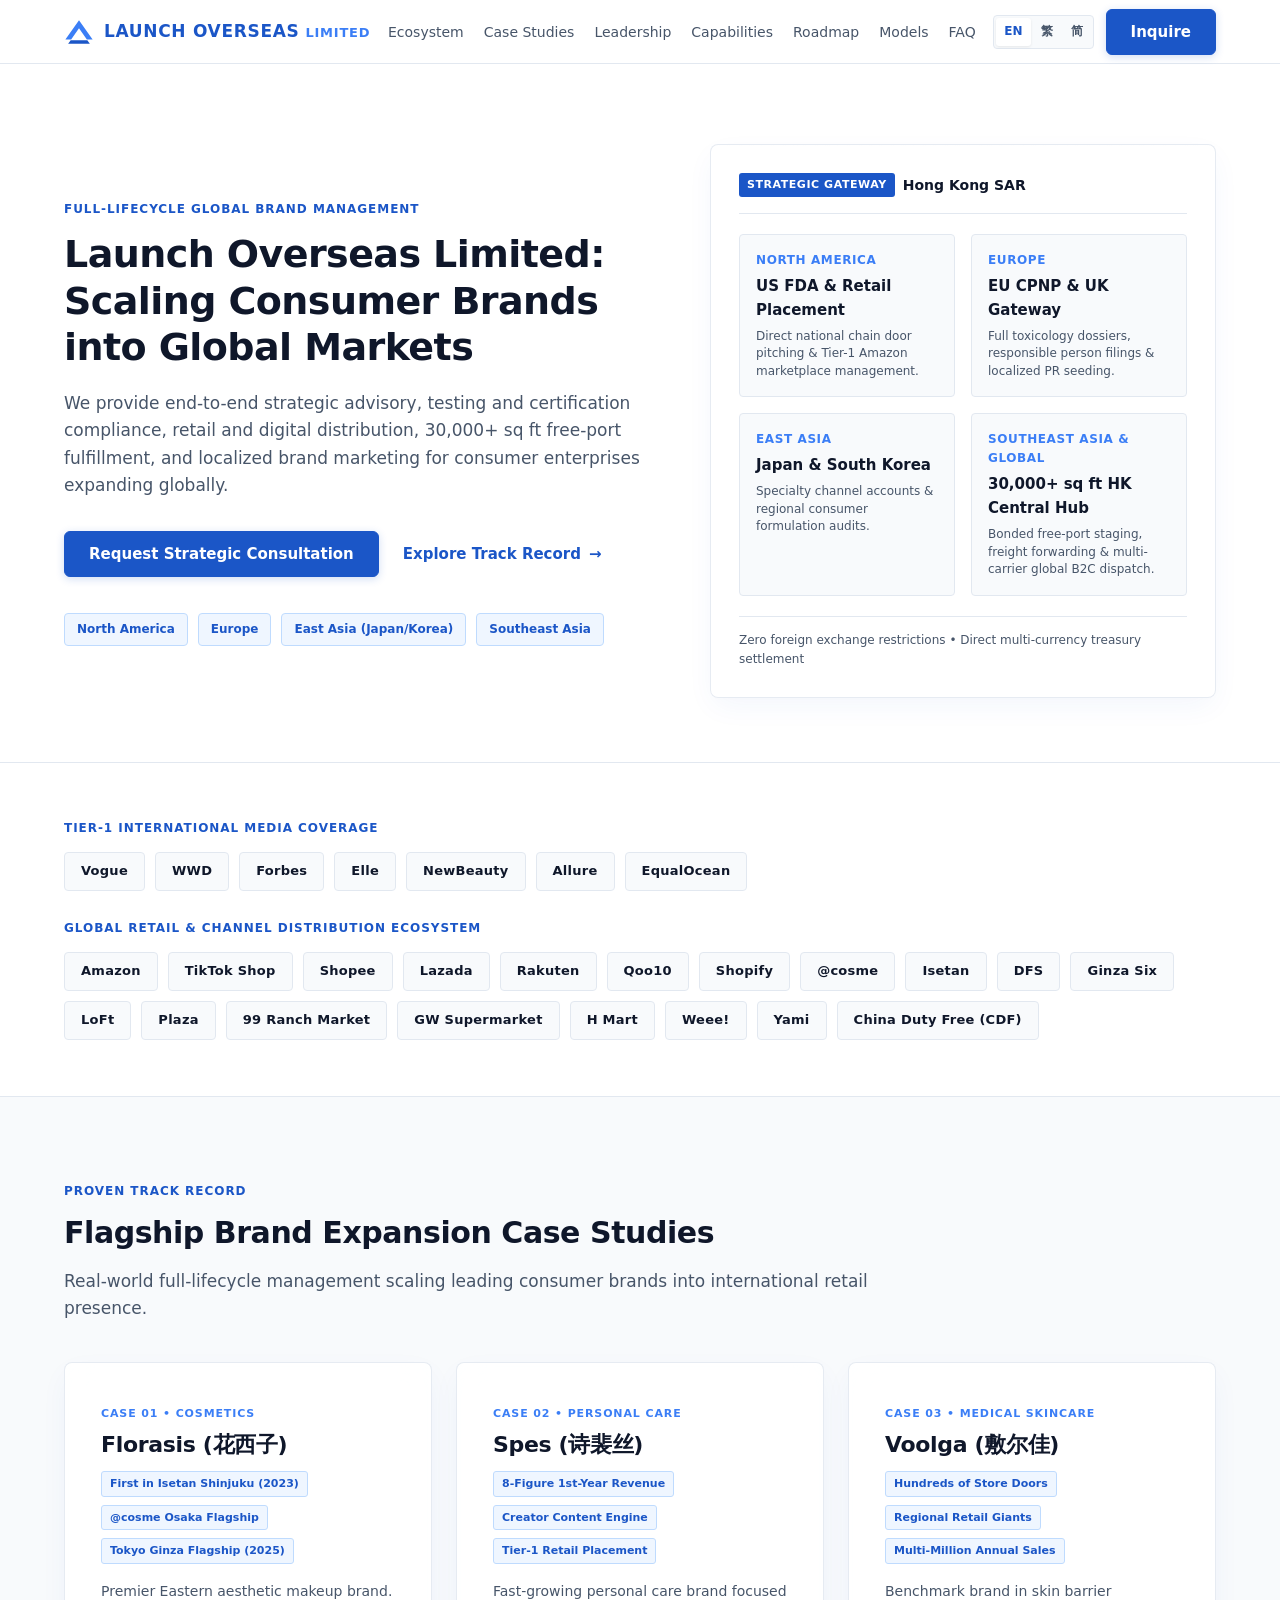
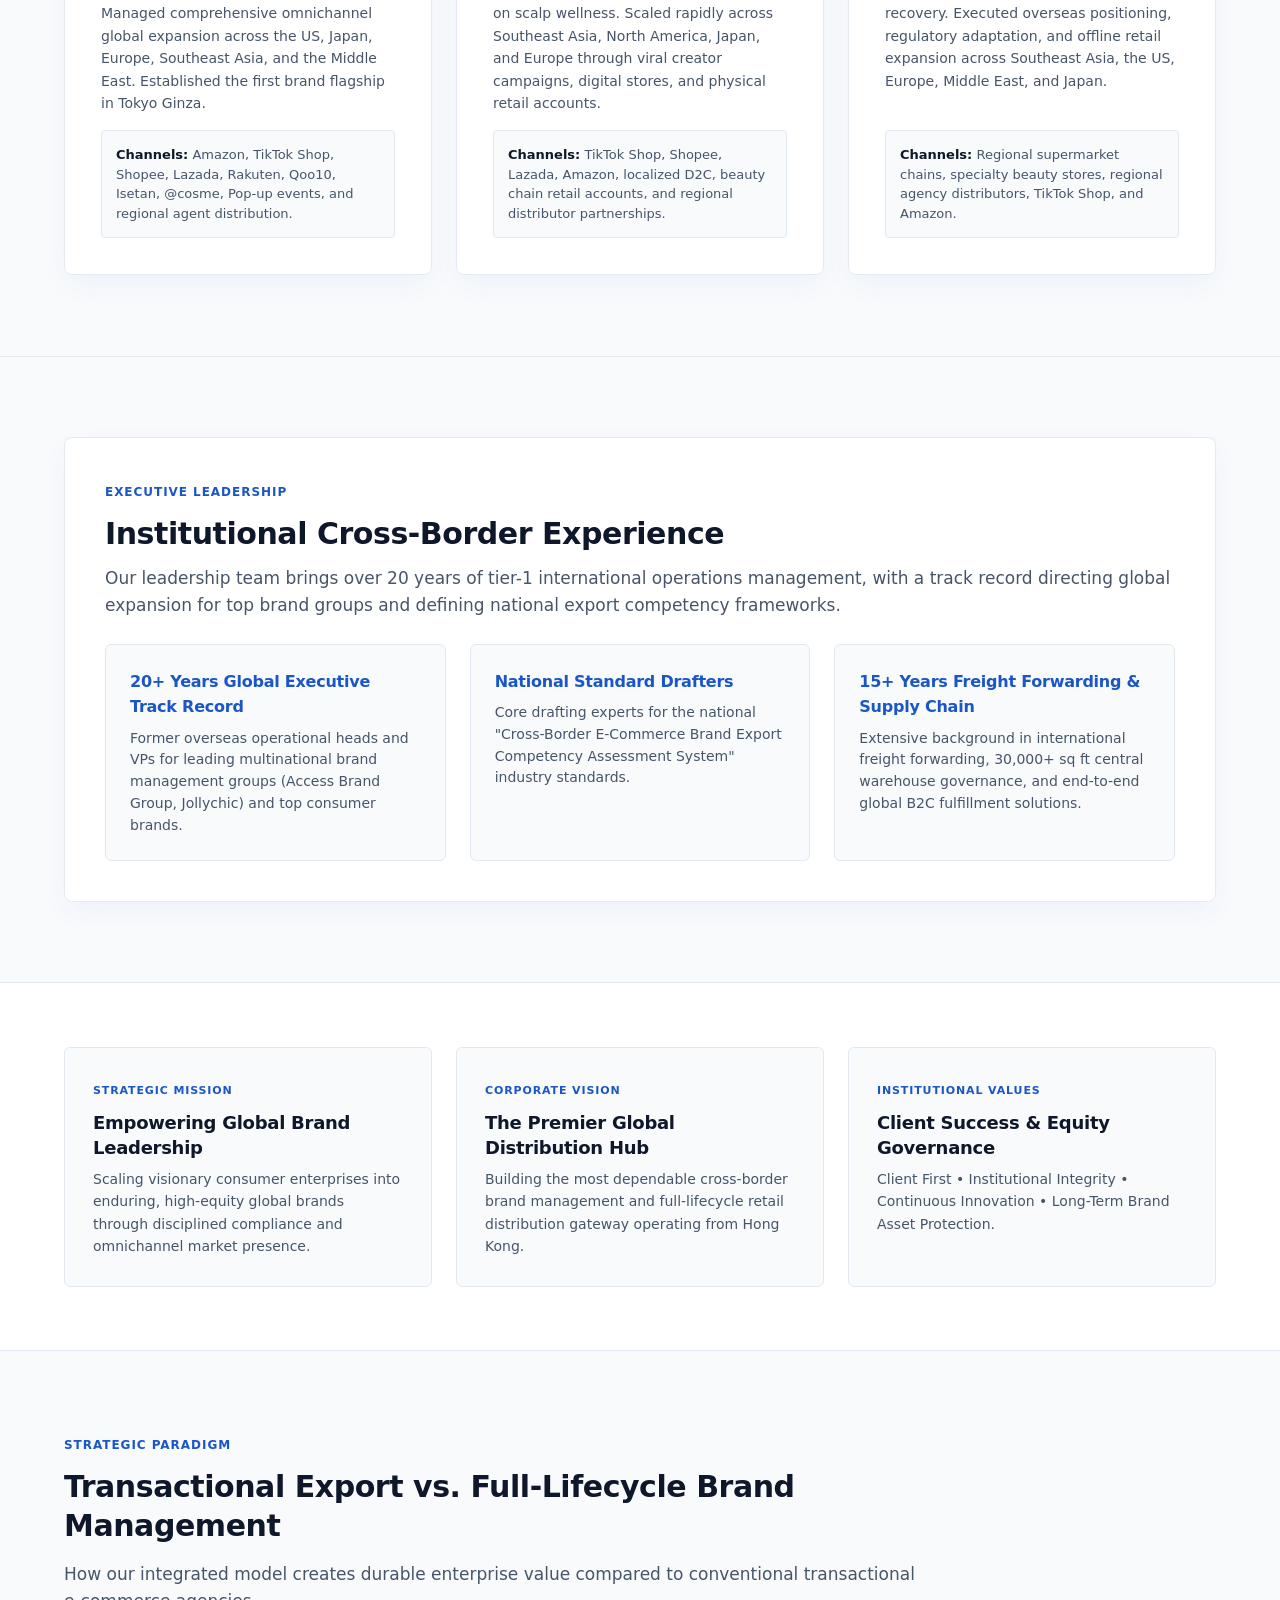
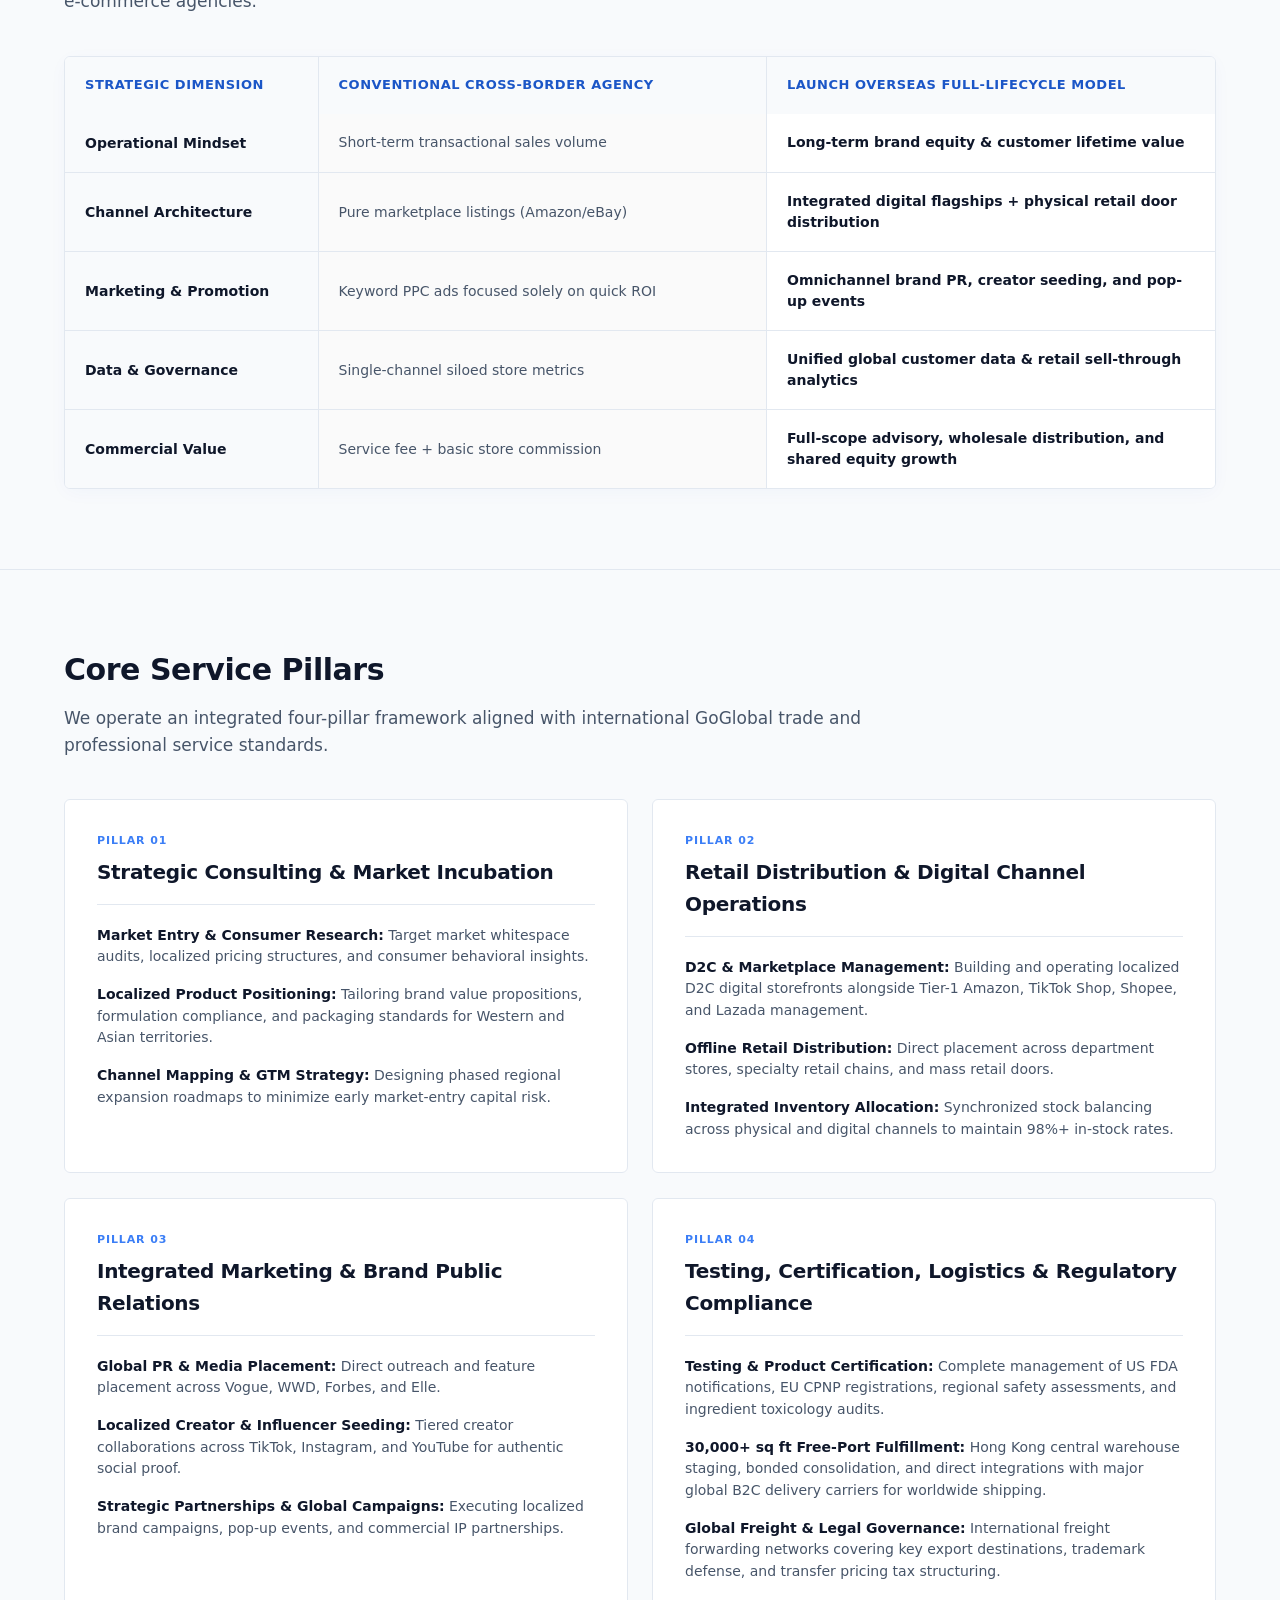
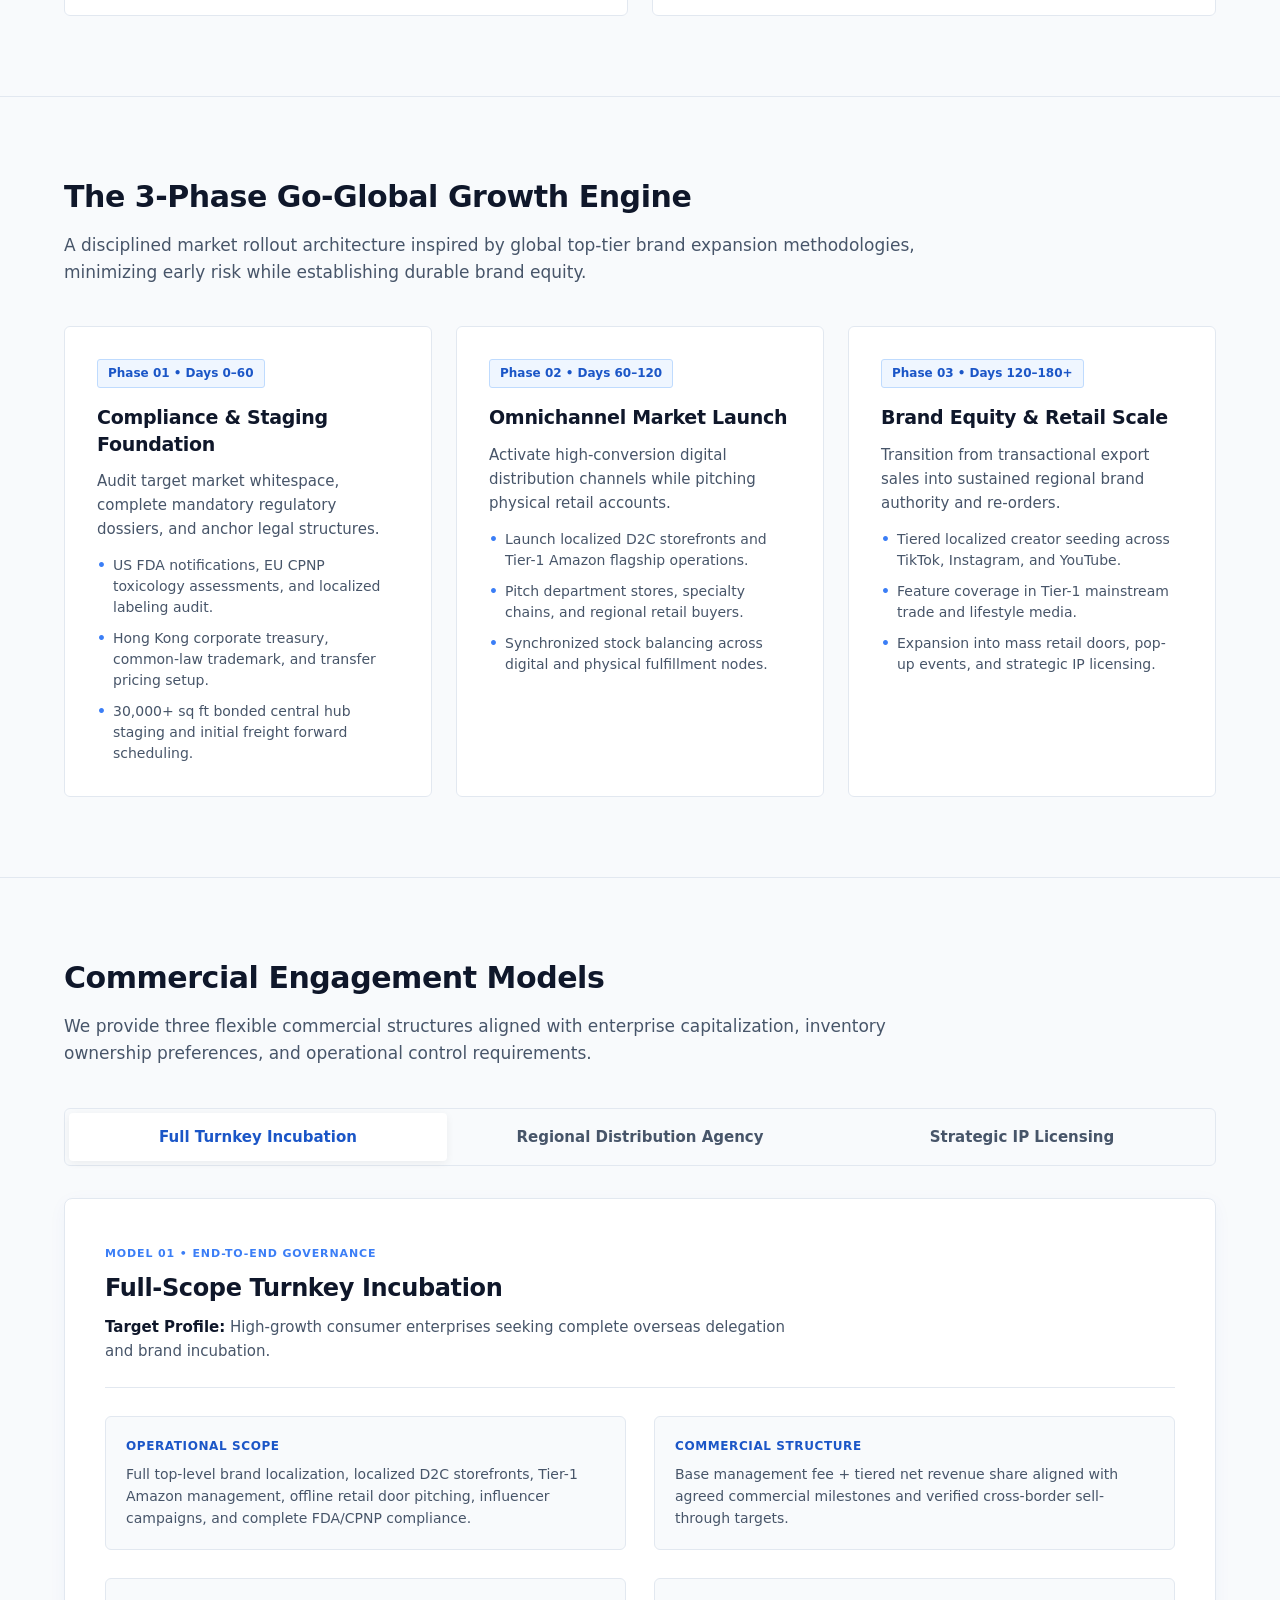
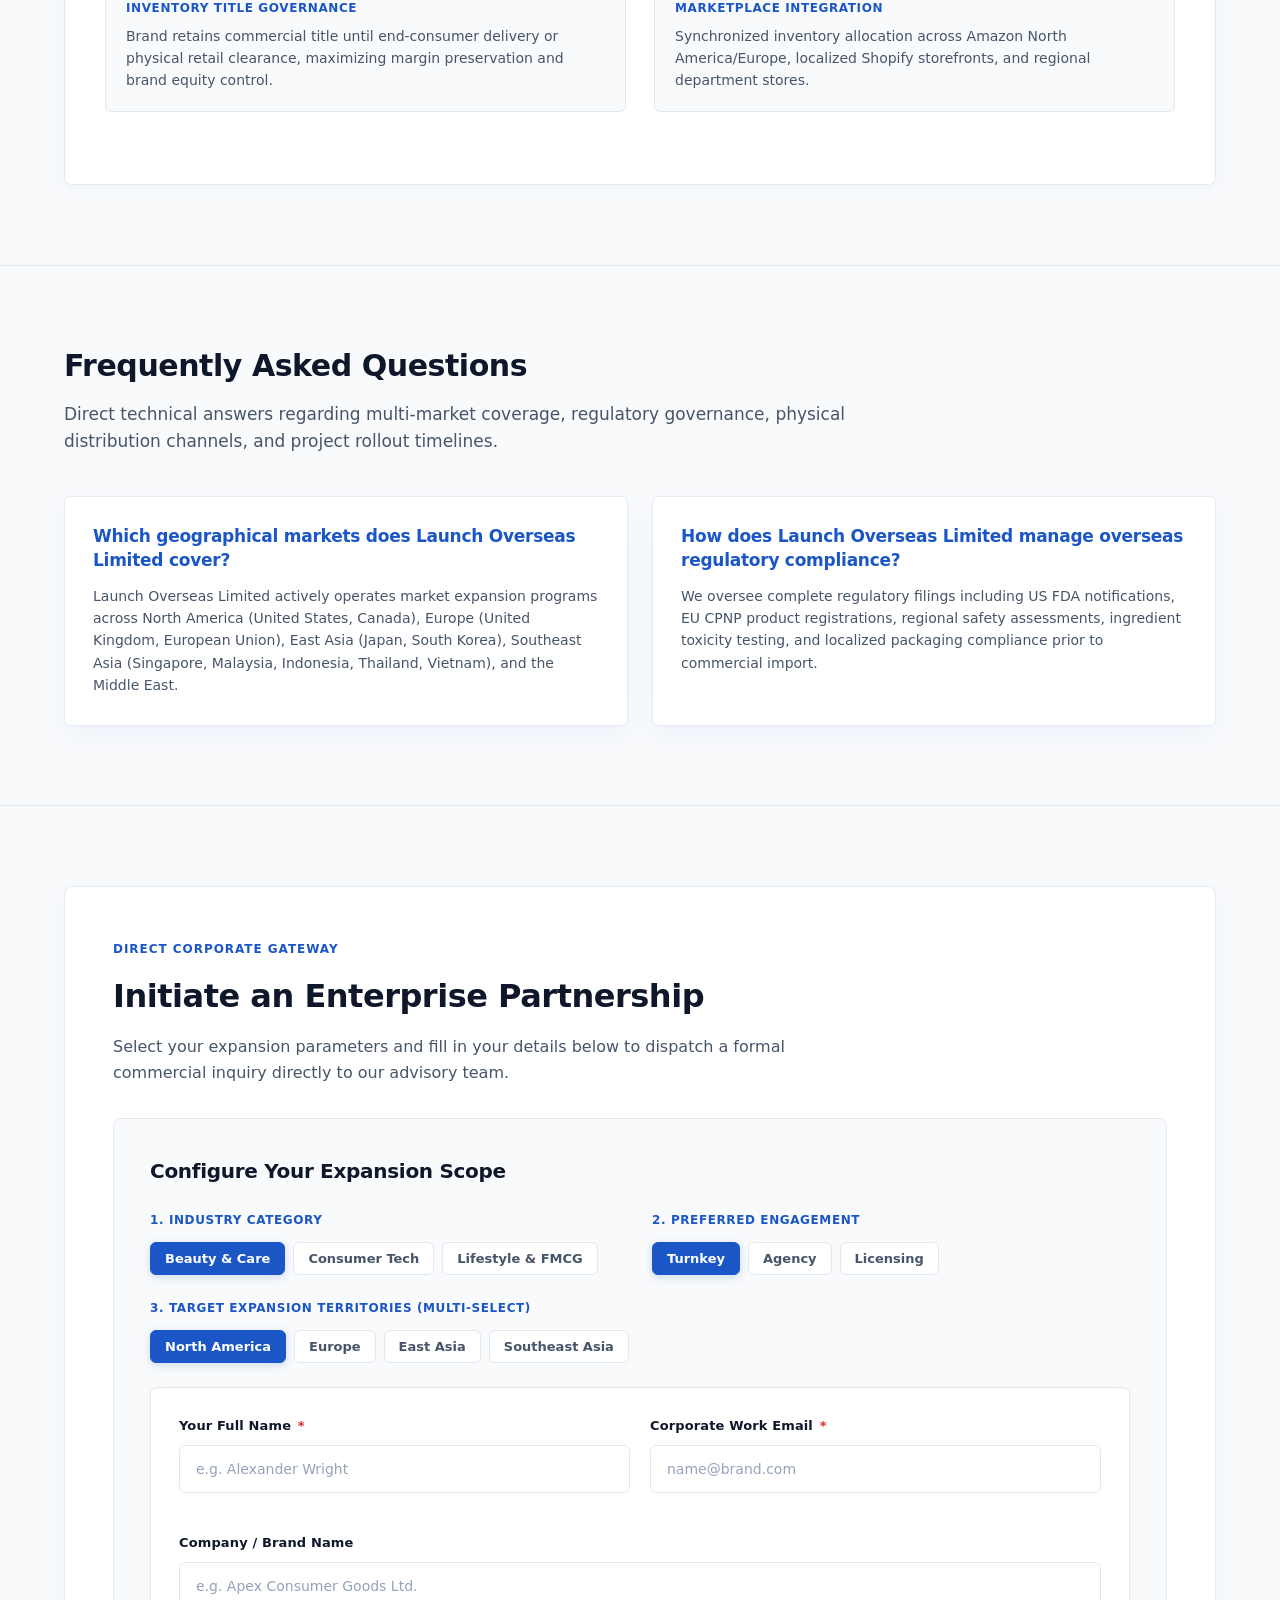
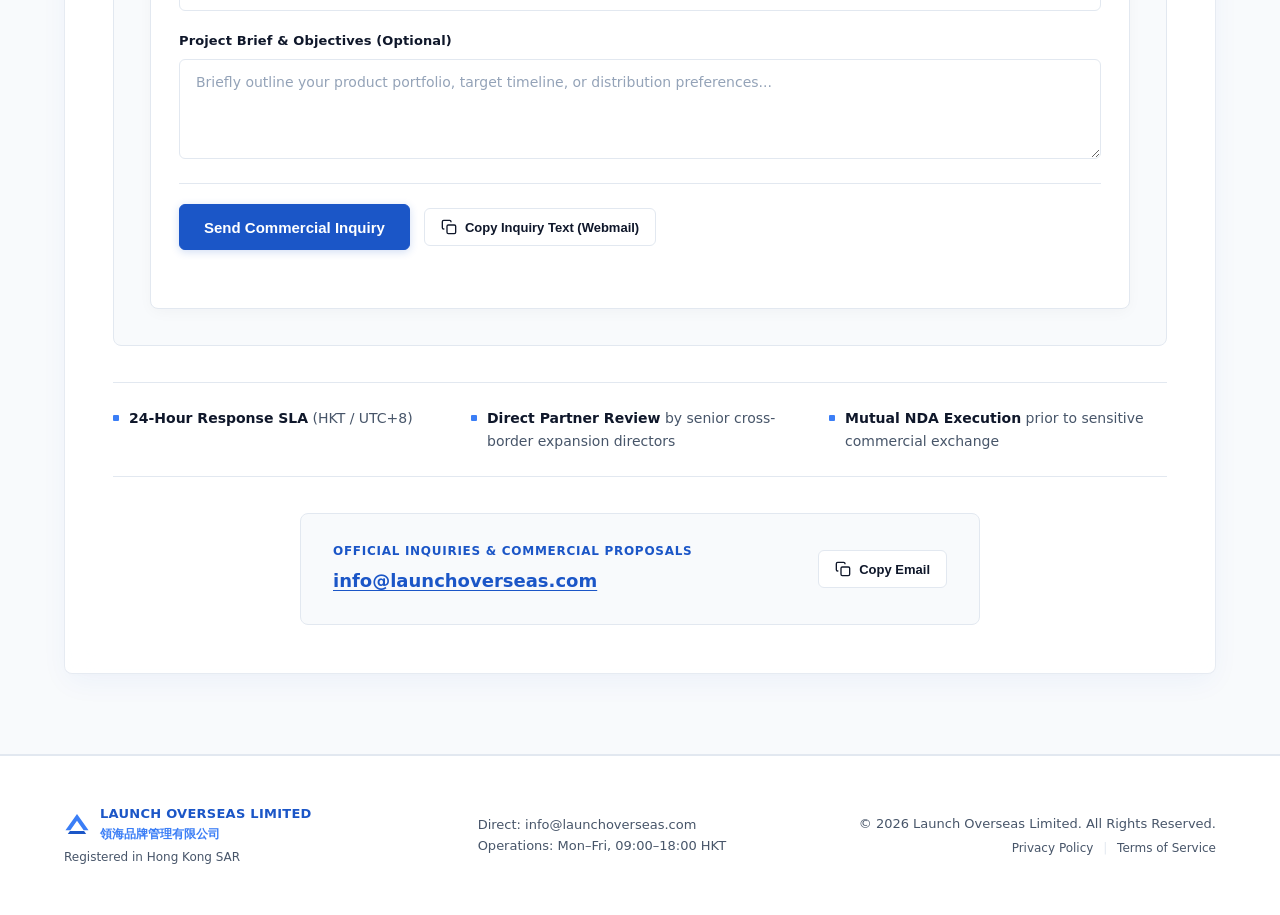
==== commit 17d90ce7: "1" ====
--- a/index.html
+++ b/index.html
@@ -156,10 +156,6 @@
               <span class="hub-tag">Strategic Gateway</span>
               <span class="hub-location">Hong Kong SAR</span>
             </div>
-            <div class="status-pill">
-              <span class="dynamic-status-dot status-dot standby"></span>
-              <span class="dynamic-status-text">Checking HKT Desk...</span>
-            </div>
           </div>
           
           <div class="matrix-grid">
@@ -661,10 +657,10 @@
           <div class="contact-header">
             <div class="meta-tag">Direct Corporate Gateway</div>
             <h2 class="contact-title">Initiate an Enterprise Partnership</h2>
-            <p class="contact-lead">Select your expansion parameters and provide your details below to dispatch a direct commercial inquiry to our advisory desk.</p>
-          </div>
-
-          <!-- Interactive Go-Global Scoping & Form Widget -->
+            <p class="contact-lead">Select your expansion parameters and fill in your details below to dispatch a formal commercial inquiry directly to our advisory team.</p>
+          </div>
+
+          <!-- Modern Scoping & Form Card -->
           <div class="scoping-widget">
             <div class="scoping-header">
               <h3 class="scoping-title">Configure Your Expansion Scope</h3>
@@ -690,7 +686,7 @@
               </div>
             </div>
 
-            <div class="scoping-group" style="margin-bottom: 24px;">
+            <div class="scoping-group">
               <label>3. Target Expansion Territories (Multi-select)</label>
               <div class="scoping-options" id="scope-regions">
                 <button class="scope-pill active" data-val="North America">North America</button>
@@ -700,40 +696,37 @@
               </div>
             </div>
 
-            <div class="scoping-result">
-              <p id="scope-preview">"Hello Launch Overseas team, we are a Beauty & Personal Care brand looking to expand into North America via the Turnkey Incubation model."</p>
-            </div>
-
-            <!-- Direct Dynamic Inquiry Form -->
-            <div class="inquiry-form-wrap">
+            <!-- Modern Form Presentation Card -->
+            <div class="modern-form-card">
               <form id="enquiry-form" novalidate>
-                <!-- Honeypot field for bot protection -->
+                <!-- Honeypot anti-spam trap -->
                 <input type="text" name="company_verify" id="hp-company-verify" class="honeypot-field" tabindex="-1" autocomplete="off">
 
-                <div class="form-row">
+                <div class="form-grid-2">
                   <div class="form-field">
-                    <label for="field-name">Your Name *</label>
+                    <label class="form-label" for="field-name">Your Full Name <span class="required-mark">*</span></label>
                     <input type="text" id="field-name" class="form-input" placeholder="e.g. Alexander Wright" required>
                   </div>
                   <div class="form-field">
-                    <label for="field-email">Corporate Work Email *</label>
-                    <input type="email" id="field-email" class="form-input" placeholder="e.g. name@brand.com" required>
+                    <label class="form-label" for="field-email">Corporate Work Email <span class="required-mark">*</span></label>
+                    <input type="email" id="field-email" class="form-input" placeholder="name@brand.com" required>
                   </div>
-                  <div class="form-field">
-                    <label for="field-company">Company / Brand Name</label>
-                    <input type="text" id="field-company" class="form-input" placeholder="e.g. Apex Consumer Inc.">
-                  </div>
-                </div>
-
-                <div class="form-field" style="margin-bottom: 8px;">
-                  <label for="field-brief">Expansion Objectives / Brief (Optional)</label>
-                  <textarea id="field-brief" class="form-textarea" placeholder="Briefly outline your product line, target markets, or launch timeline..."></textarea>
+                </div>
+
+                <div class="form-field">
+                  <label class="form-label" for="field-company">Company / Brand Name</label>
+                  <input type="text" id="field-company" class="form-input" placeholder="e.g. Apex Consumer Goods Ltd.">
+                </div>
+
+                <div class="form-field">
+                  <label class="form-label" for="field-brief">Project Brief & Objectives (Optional)</label>
+                  <textarea id="field-brief" class="form-textarea" placeholder="Briefly outline your product portfolio, target timeline, or distribution preferences..."></textarea>
                 </div>
 
                 <div class="form-actions">
                   <button type="submit" class="btn btn-primary" id="submit-enquiry-btn">Send Commercial Inquiry</button>
-                  <button type="button" class="btn copy-btn" id="fallback-copy-btn" aria-label="Copy Inquiry Text for Webmail">
-                    <svg class="icon" viewBox="0 0 24 24" width="16" height="16" fill="none" stroke="currentColor" stroke-width="2"><rect x="9" y="9" width="13" height="13" rx="2" ry="2"></rect><path d="M5 15H4a2 2 0 0 1-2-2V4a2 2 0 0 1 2-2h9a2 2 0 0 1 2 2v1"></path></svg>
+                  <button type="button" class="btn btn-secondary copy-btn" id="fallback-copy-btn" aria-label="Copy Inquiry Text for Webmail">
+                    <svg viewBox="0 0 24 24" width="16" height="16" fill="none" stroke="currentColor" stroke-width="2"><rect x="9" y="9" width="13" height="13" rx="2" ry="2"></rect><path d="M5 15H4a2 2 0 0 1-2-2V4a2 2 0 0 1 2-2h9a2 2 0 0 1 2 2v1"></path></svg>
                     <span>Copy Inquiry Text (Webmail)</span>
                   </button>
                 </div>
@@ -757,24 +750,17 @@
             </div>
           </div>
 
-          <!-- Clean 2-Column Contact Grid -->
-          <div class="contact-channels">
-            <div class="channel-box">
-              <span class="channel-label">Official Inquiries & Proposals</span>
-              <a href="mailto:info@launchoverseas.com" id="dynamic-email-link" class="channel-value email-link">info@launchoverseas.com</a>
+          <!-- Single Centered Corporate Contact Card -->
+          <div class="contact-channels-single">
+            <div class="single-channel-box">
+              <div class="channel-info">
+                <span class="channel-label">Official Inquiries & Commercial Proposals</span>
+                <a href="mailto:info@launchoverseas.com" id="dynamic-email-link" class="channel-value email-link">info@launchoverseas.com</a>
+              </div>
               <button class="copy-btn" data-copy="info@launchoverseas.com" aria-label="Copy official email address">
-                <svg class="icon" viewBox="0 0 24 24" width="16" height="16" fill="none" stroke="currentColor" stroke-width="2"><rect x="9" y="9" width="13" height="13" rx="2" ry="2"></rect><path d="M5 15H4a2 2 0 0 1-2-2V4a2 2 0 0 1 2-2h9a2 2 0 0 1 2 2v1"></path></svg>
+                <svg viewBox="0 0 24 24" width="16" height="16" fill="none" stroke="currentColor" stroke-width="2"><rect x="9" y="9" width="13" height="13" rx="2" ry="2"></rect><path d="M5 15H4a2 2 0 0 1-2-2V4a2 2 0 0 1 2-2h9a2 2 0 0 1 2 2v1"></path></svg>
                 <span>Copy Email</span>
               </button>
-            </div>
-
-            <div class="channel-box">
-              <span class="channel-label">Live Advisory Desk</span>
-              <div class="status-pill" style="margin-top: 4px;">
-                <span class="dynamic-status-dot status-dot standby"></span>
-                <span class="dynamic-status-text" style="font-weight: 600; color: var(--text-primary);">Checking HKT Desk...</span>
-              </div>
-              <span class="channel-value static-time" style="font-size: 0.8125rem; color: var(--text-secondary); margin-top: 4px;">Mon–Fri, 09:00–18:00 HKT (UTC+8)</span>
             </div>
           </div>
         </div>
--- a/css/interactive.css
+++ b/css/interactive.css
@@ -1,6 +1,6 @@
 /* ==========================================================================
    Launch Overseas Limited - Interactive Components & Contact Styles
-   (Buttons, Status Badges, Scoping Generator, Scroll Reveals, Contact Card, Form)
+   (Buttons, Scoping Generator, Scroll Reveals, Contact Card, Modern Form)
    ========================================================================== */
 
 /* Global Buttons & Links */
@@ -8,11 +8,11 @@
   display: inline-flex;
   align-items: center;
   justify-content: center;
-  min-height: 44px;
+  min-height: 46px;
   padding: 0 24px;
   font-size: 0.9375rem;
   font-weight: 600;
-  border-radius: 4px;
+  border-radius: 6px;
   cursor: pointer;
   transition: background-color var(--transition-smooth), opacity var(--transition-smooth), transform var(--transition-smooth), box-shadow var(--transition-smooth);
 }
@@ -28,6 +28,17 @@
   background-color: var(--color-indigo-hover);
   transform: translateY(-1px);
   box-shadow: 0 4px 14px rgba(27, 86, 199, 0.3);
+}
+
+.btn-secondary {
+  background-color: var(--bg-surface);
+  color: var(--color-indigo);
+  border: 1px solid var(--border-stone);
+}
+
+.btn-secondary:hover {
+  border-color: var(--color-indigo);
+  background-color: var(--color-azure-light);
 }
 
 .btn-link {
@@ -46,48 +57,6 @@
 
 .arrow {
   transition: transform var(--transition-smooth);
-}
-
-/* 2026 Live Pulse Status Indicator */
-.status-pill {
-  display: inline-flex;
-  align-items: center;
-  gap: 6px;
-  font-size: 0.75rem;
-  font-weight: 600;
-  color: var(--text-secondary);
-}
-
-.status-dot {
-  position: relative;
-  width: 8px;
-  height: 8px;
-  border-radius: 50%;
-  background-color: var(--color-emerald);
-  flex-shrink: 0;
-}
-
-.status-dot.pulse::after {
-  content: "";
-  position: absolute;
-  top: -2px;
-  left: -2px;
-  right: -2px;
-  bottom: -2px;
-  border-radius: 50%;
-  background-color: inherit;
-  opacity: 0.6;
-  animation: statusPulse 2s infinite ease-out;
-}
-
-.status-dot.standby {
-  background-color: var(--color-azure);
-}
-
-@keyframes statusPulse {
-  0% { transform: scale(1); opacity: 0.8; }
-  70% { transform: scale(2.4); opacity: 0; }
-  100% { transform: scale(2.4); opacity: 0; }
 }
 
 /* Scroll Reveal Micro-Interactions */
@@ -141,12 +110,12 @@
   line-height: 1.6;
 }
 
-/* Interactive Go-Global Scoping & Form Widget */
+/* Modern Scoping & Form Card Module */
 .scoping-widget {
   background-color: var(--bg-canvas);
   border: 1px solid var(--border-stone);
-  border-radius: 6px;
-  padding: 32px;
+  border-radius: 8px;
+  padding: 36px;
   margin-bottom: 36px;
 }
 
@@ -155,14 +124,14 @@
 }
 
 .scoping-title {
-  font-size: 1.1875rem;
+  font-size: 1.25rem;
   margin-bottom: 8px;
   color: var(--text-primary);
 }
 
 .scoping-grid {
   display: grid;
-  grid-template-columns: repeat(auto-fit, minmax(240px, 1fr));
+  grid-template-columns: repeat(auto-fit, minmax(260px, 1fr));
   gap: 24px;
   margin-bottom: 24px;
 }
@@ -190,8 +159,8 @@
   font-family: inherit;
   font-size: 0.8125rem;
   font-weight: 600;
-  padding: 6px 12px;
-  border-radius: 4px;
+  padding: 8px 14px;
+  border-radius: 6px;
   cursor: pointer;
   transition: all var(--transition-smooth);
 }
@@ -208,44 +177,62 @@
   box-shadow: 0 2px 8px rgba(27, 86, 199, 0.2);
 }
 
-/* Form Styles */
-.inquiry-form-wrap {
-  margin-top: 28px;
-  padding-top: 24px;
-  border-top: 1px solid var(--border-stone);
-}
-
-.form-row {
+/* Modern Form Presentation */
+.modern-form-card {
+  background-color: var(--bg-surface);
+  border: 1px solid var(--border-stone);
+  border-radius: 8px;
+  padding: 28px;
+  box-shadow: 0 4px 16px -2px rgba(15, 23, 42, 0.04);
+  margin-top: 24px;
+}
+
+.form-grid-2 {
   display: grid;
-  grid-template-columns: repeat(3, 1fr);
-  gap: 16px;
-  margin-bottom: 16px;
+  grid-template-columns: 1fr 1fr;
+  gap: 20px;
+  margin-bottom: 20px;
 }
 
 .form-field {
   display: flex;
   flex-direction: column;
-  gap: 6px;
-}
-
-.form-field label {
-  font-size: 0.75rem;
+  gap: 8px;
+  margin-bottom: 20px;
+}
+
+.form-field:last-of-type {
+  margin-bottom: 0;
+}
+
+.form-label {
+  font-size: 0.8125rem;
   font-weight: 700;
-  text-transform: uppercase;
-  letter-spacing: 0.05em;
-  color: var(--color-indigo);
+  color: var(--text-primary);
+  letter-spacing: 0.01em;
+}
+
+.form-label .required-mark {
+  color: #DC2626;
+  margin-left: 2px;
 }
 
 .form-input, .form-textarea {
   width: 100%;
-  background-color: var(--bg-surface);
-  border: 1px solid var(--border-stone);
-  border-radius: 4px;
-  padding: 10px 14px;
+  background-color: #FFFFFF;
+  border: 1px solid var(--border-stone);
+  border-radius: 6px;
+  padding: 12px 16px;
   font-family: inherit;
+  font-size: 0.9375rem;
+  color: var(--text-primary);
+  line-height: 1.5;
+  transition: border-color var(--transition-smooth), box-shadow var(--transition-smooth);
+}
+
+.form-input::placeholder, .form-textarea::placeholder {
+  color: #94A3B8;
   font-size: 0.875rem;
-  color: var(--text-primary);
-  transition: border-color var(--transition-smooth), box-shadow var(--transition-smooth);
 }
 
 .form-input:focus, .form-textarea:focus {
@@ -255,16 +242,18 @@
 }
 
 .form-textarea {
-  min-height: 80px;
+  min-height: 100px;
   resize: vertical;
 }
 
 .form-actions {
   display: flex;
   align-items: center;
-  gap: 12px;
+  gap: 14px;
   flex-wrap: wrap;
-  margin-top: 16px;
+  margin-top: 24px;
+  padding-top: 20px;
+  border-top: 1px solid var(--border-stone);
 }
 
 .honeypot-field {
@@ -279,22 +268,11 @@
 }
 
 .form-feedback {
-  font-size: 0.8125rem;
+  font-size: 0.875rem;
   color: #DC2626;
-  margin-top: 8px;
+  margin-top: 10px;
   min-height: 20px;
-}
-
-.scoping-result {
-  background-color: var(--bg-surface);
-  border: 1px dashed var(--color-azure);
-  padding: 16px;
-  border-radius: 4px;
-  font-size: 0.875rem;
-  color: var(--text-primary);
-  font-style: italic;
-  line-height: 1.5;
-  margin-bottom: 20px;
+  font-weight: 500;
 }
 
 /* Contact Card Module */
@@ -367,40 +345,43 @@
   color: var(--text-primary);
 }
 
-/* Balanced 2-Column Contact Channels Grid */
-.contact-channels {
-  display: grid;
-  grid-template-columns: 1fr 1fr;
-  gap: 24px;
-}
-
-.channel-box {
+/* Single Focused Corporate Contact Card */
+.contact-channels-single {
+  display: flex;
+  justify-content: center;
+}
+
+.single-channel-box {
+  width: 100%;
+  max-width: 680px;
   background-color: var(--bg-canvas);
   border: 1px solid var(--border-stone);
-  border-radius: 6px;
-  padding: 24px;
+  border-radius: 8px;
+  padding: 28px 32px;
+  display: flex;
+  align-items: center;
+  justify-content: space-between;
+  gap: 20px;
+  flex-wrap: wrap;
+}
+
+.channel-info {
   display: flex;
   flex-direction: column;
-  gap: 8px;
-  transition: transform var(--transition-smooth), border-color var(--transition-smooth);
-}
-
-.channel-box:hover {
-  transform: translateY(-2px);
-  border-color: #CBD5E1;
+  gap: 6px;
 }
 
 .channel-label {
   font-size: 0.75rem;
   text-transform: uppercase;
-  letter-spacing: 0.05em;
+  letter-spacing: 0.06em;
   color: var(--color-indigo);
   font-weight: 700;
 }
 
 .channel-value {
-  font-size: 1rem;
-  font-weight: 600;
+  font-size: 1.125rem;
+  font-weight: 700;
   color: var(--text-primary);
   word-break: break-all;
 }
@@ -414,36 +395,36 @@
 .copy-btn {
   display: inline-flex;
   align-items: center;
-  gap: 6px;
-  align-self: flex-start;
+  gap: 8px;
   background: var(--bg-surface);
   border: 1px solid var(--border-stone);
-  padding: 4px 10px;
-  font-size: 0.75rem;
+  padding: 8px 16px;
+  font-size: 0.8125rem;
   font-weight: 600;
   cursor: pointer;
   color: var(--text-primary);
-  margin-top: 4px;
-  border-radius: 4px;
-  min-height: 28px;
-  transition: border-color var(--transition-smooth), color var(--transition-smooth);
+  border-radius: 6px;
+  min-height: 38px;
+  transition: border-color var(--transition-smooth), color var(--transition-smooth), background-color var(--transition-smooth);
 }
 
 .copy-btn:hover {
   border-color: var(--color-indigo);
   color: var(--color-indigo);
+  background-color: var(--color-azure-light);
 }
 
 /* Responsive Overrides */
 @media (max-width: 992px) {
   .faq-grid { grid-template-columns: 1fr; }
   .trust-commitments { grid-template-columns: 1fr; gap: 14px; }
-  .contact-channels { grid-template-columns: 1fr; }
-  .form-row { grid-template-columns: 1fr; }
+  .form-grid-2 { grid-template-columns: 1fr; gap: 16px; }
 }
 
 @media (max-width: 768px) {
   .scoping-widget { padding: 24px 16px; }
+  .modern-form-card { padding: 20px 16px; }
   .contact-card { padding: 24px 16px; }
   .contact-title { font-size: 1.5rem; }
+  .single-channel-box { padding: 20px 16px; flex-direction: column; align-items: flex-start; }
 }
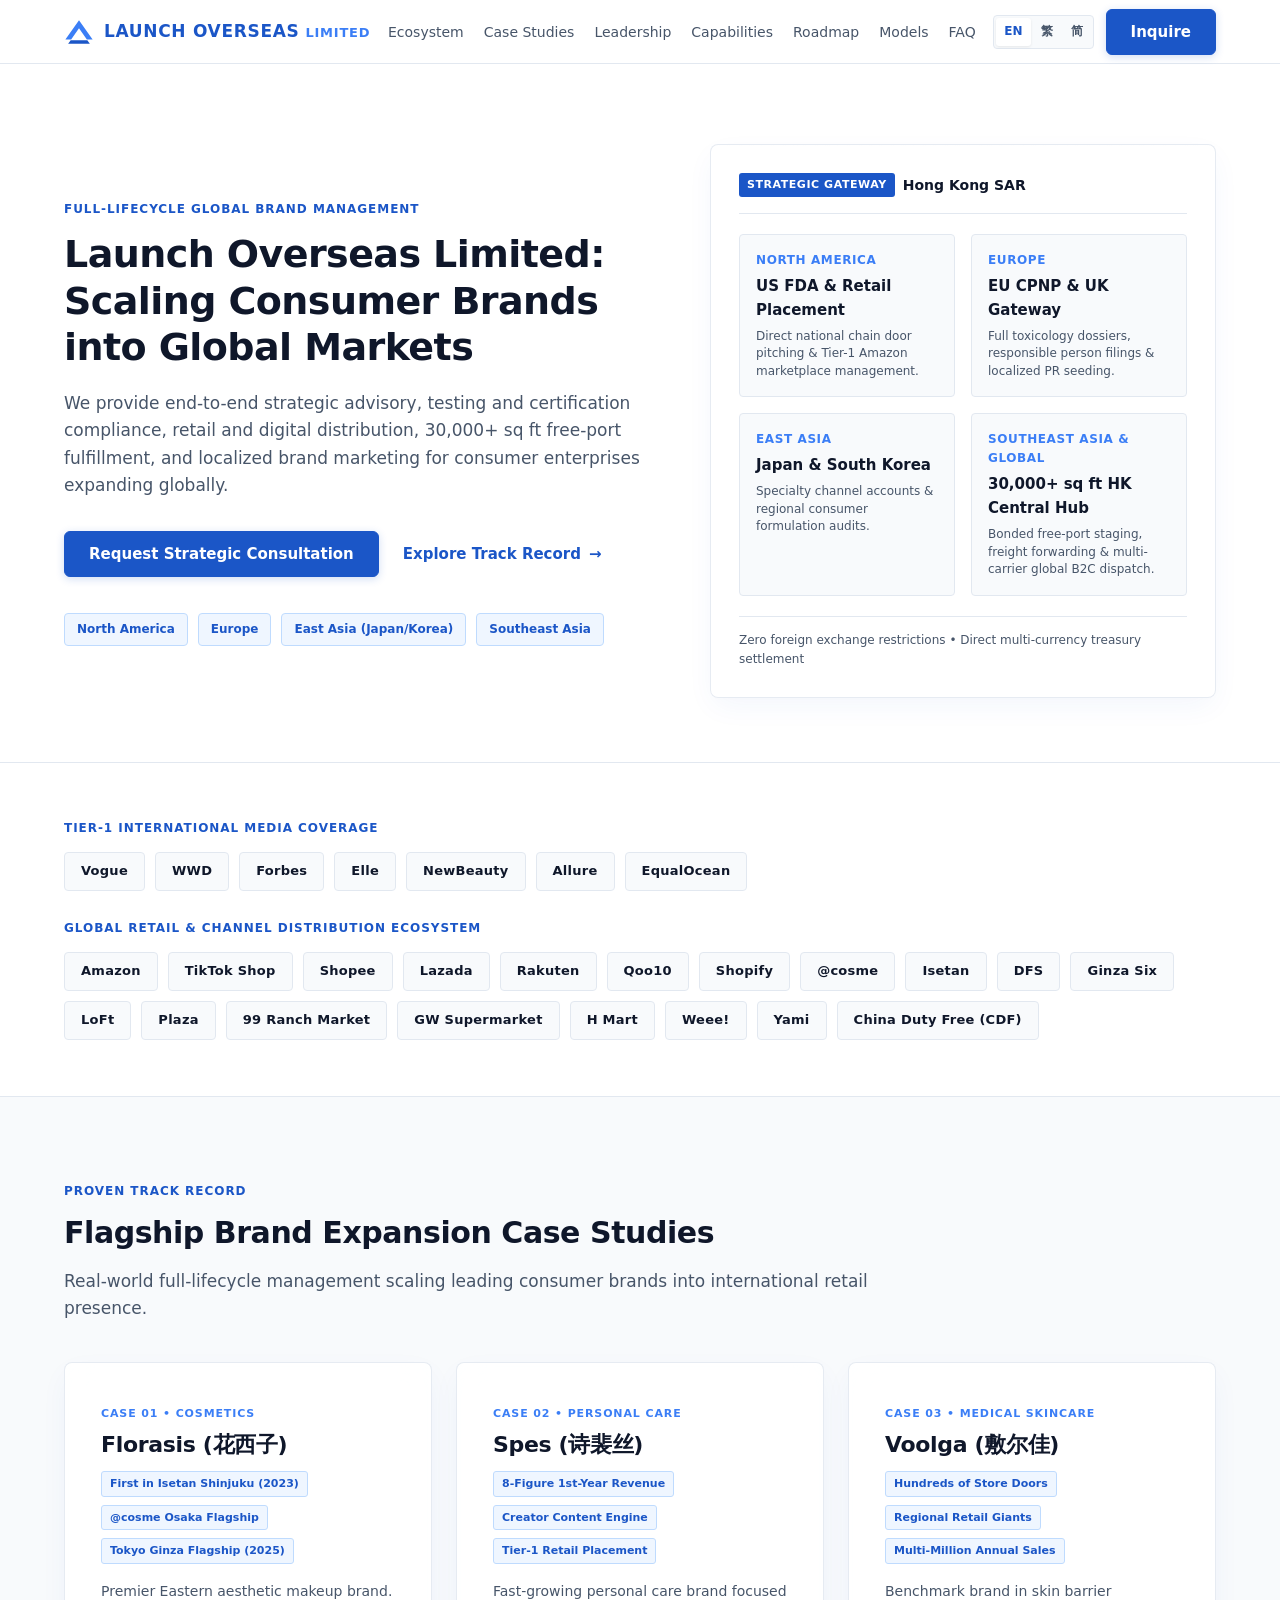
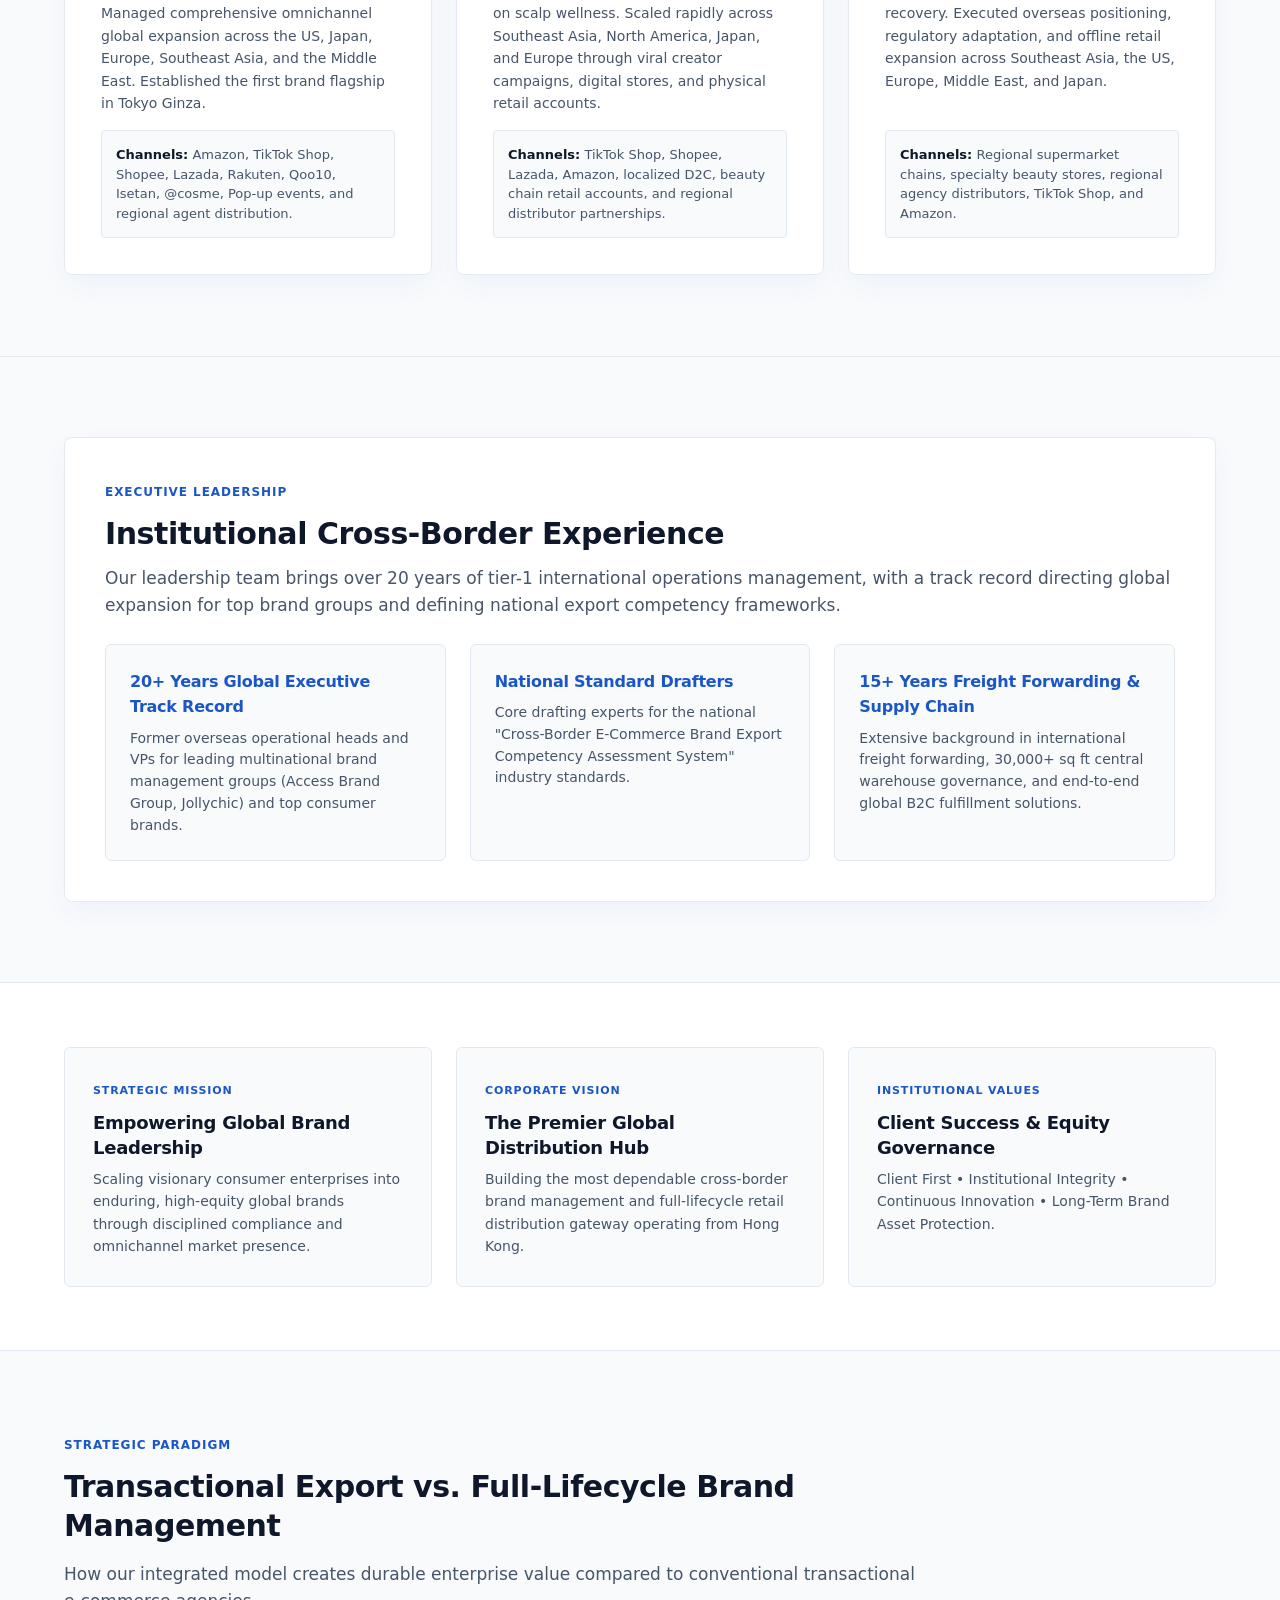
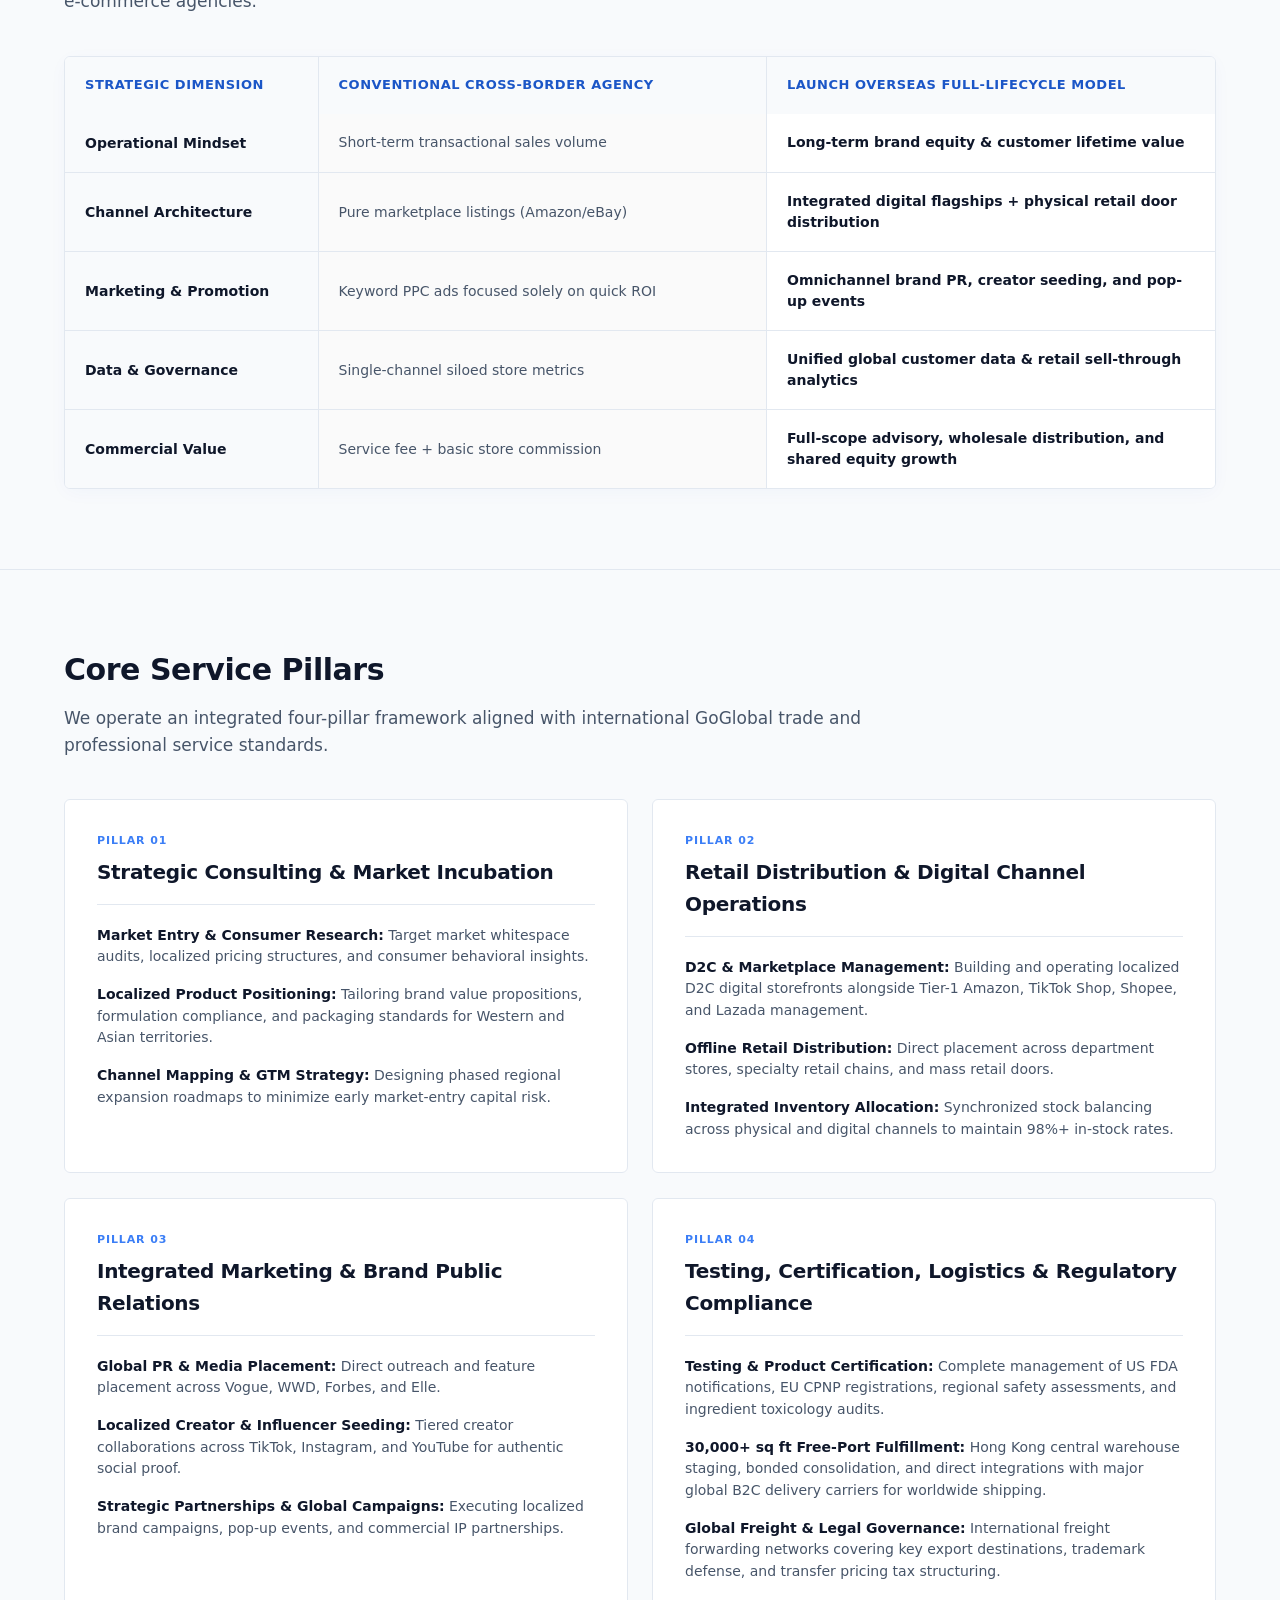
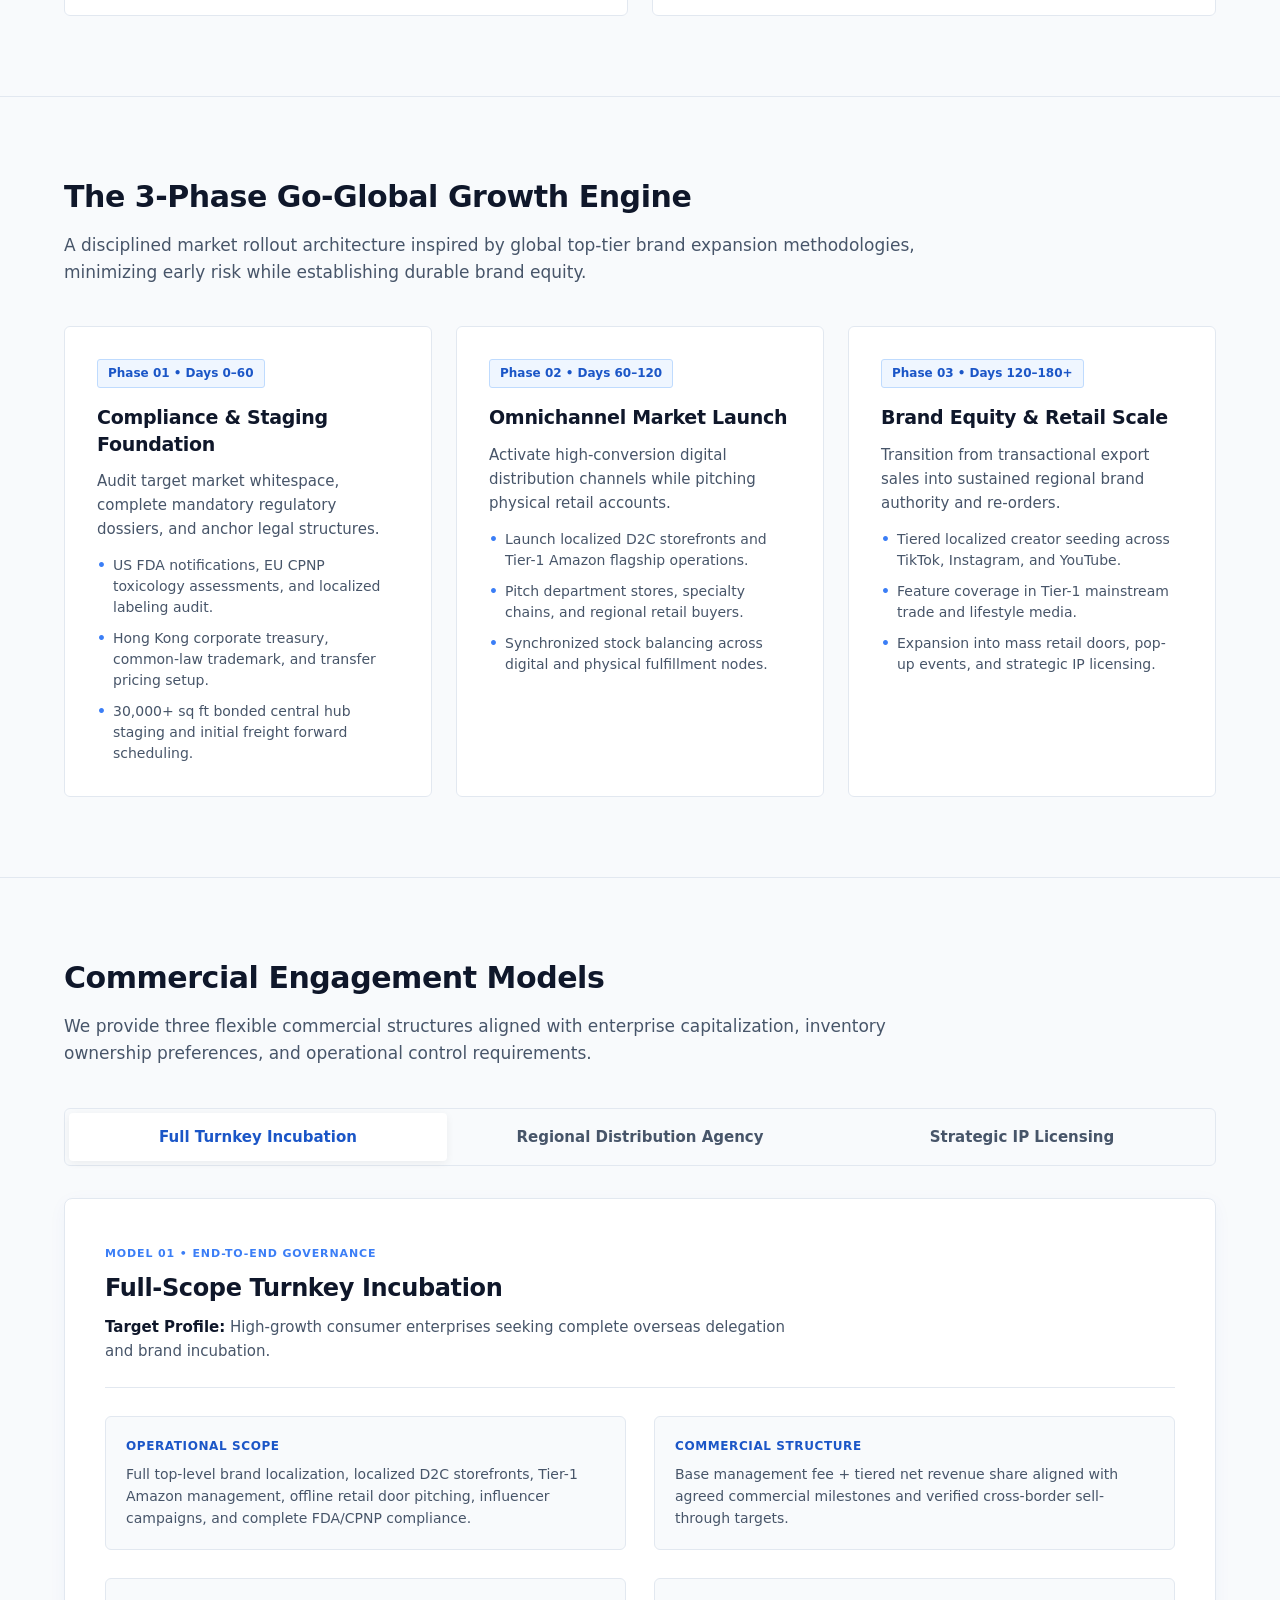
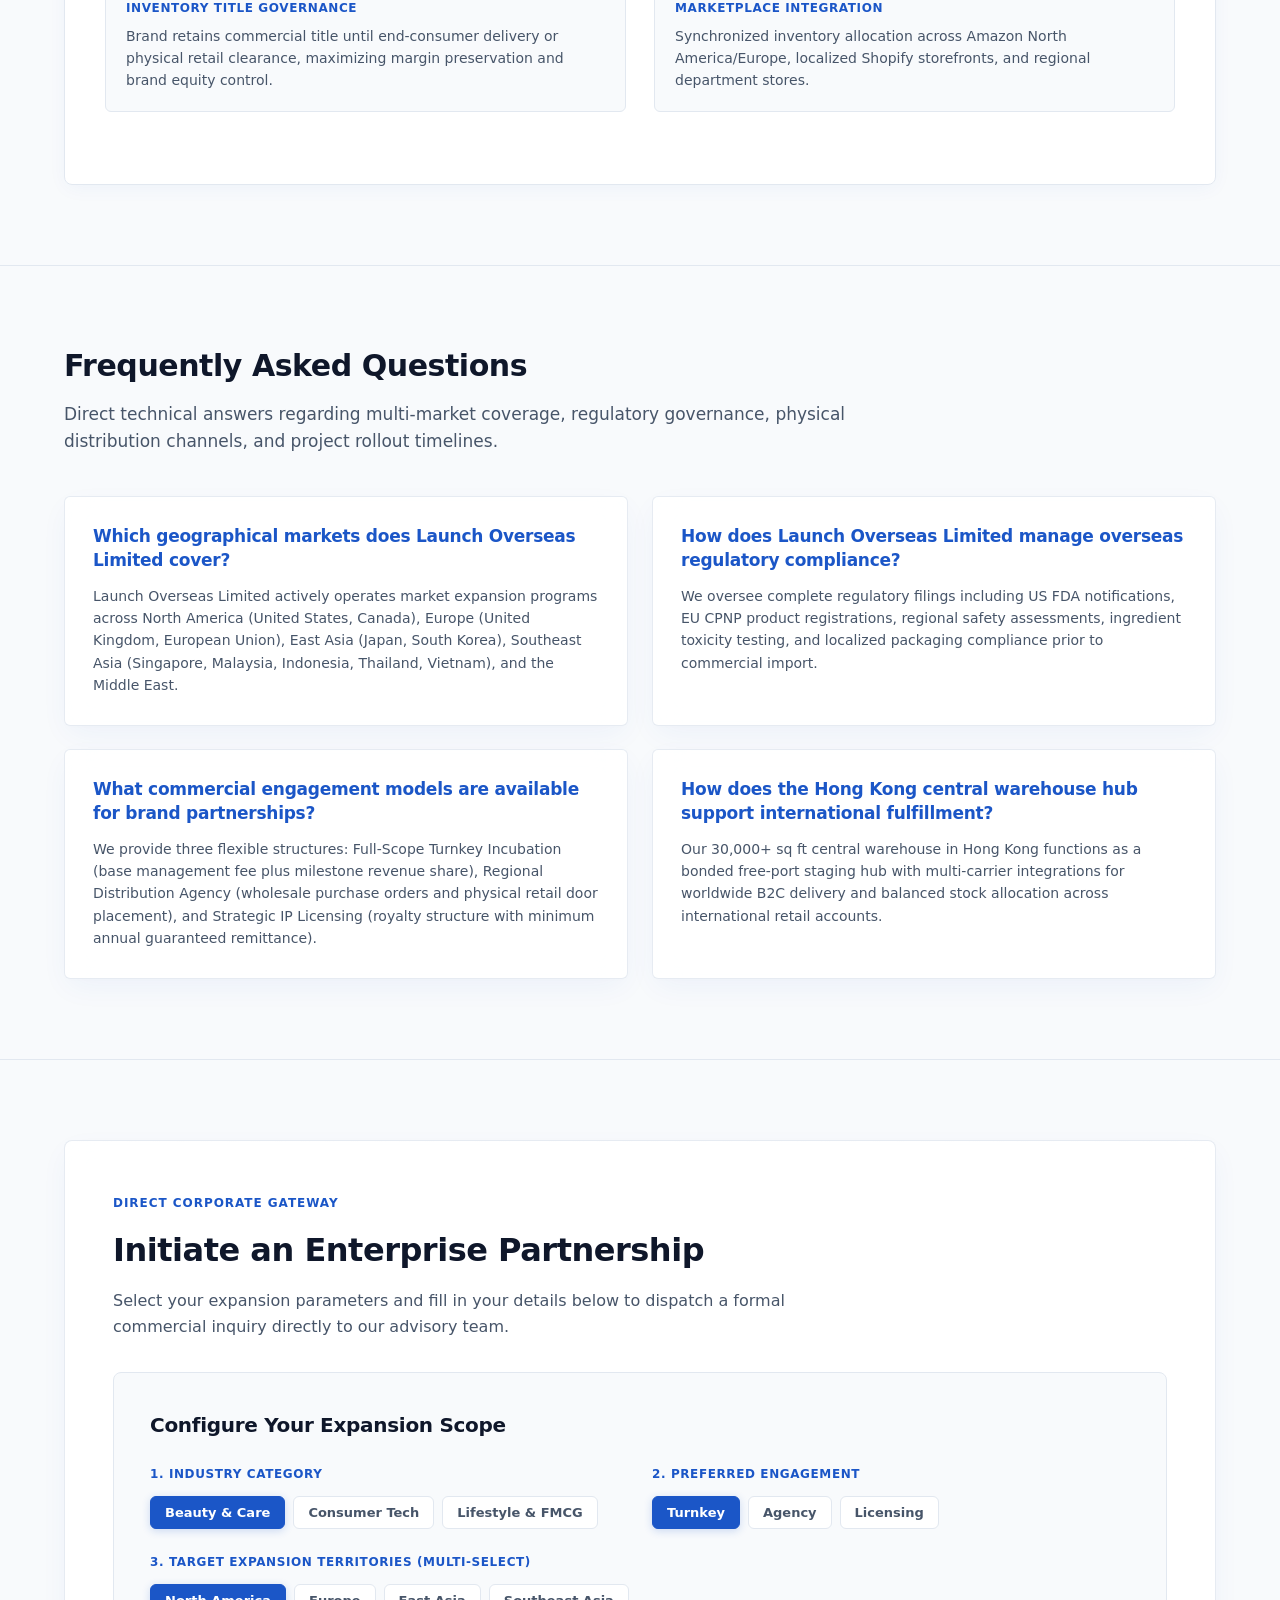
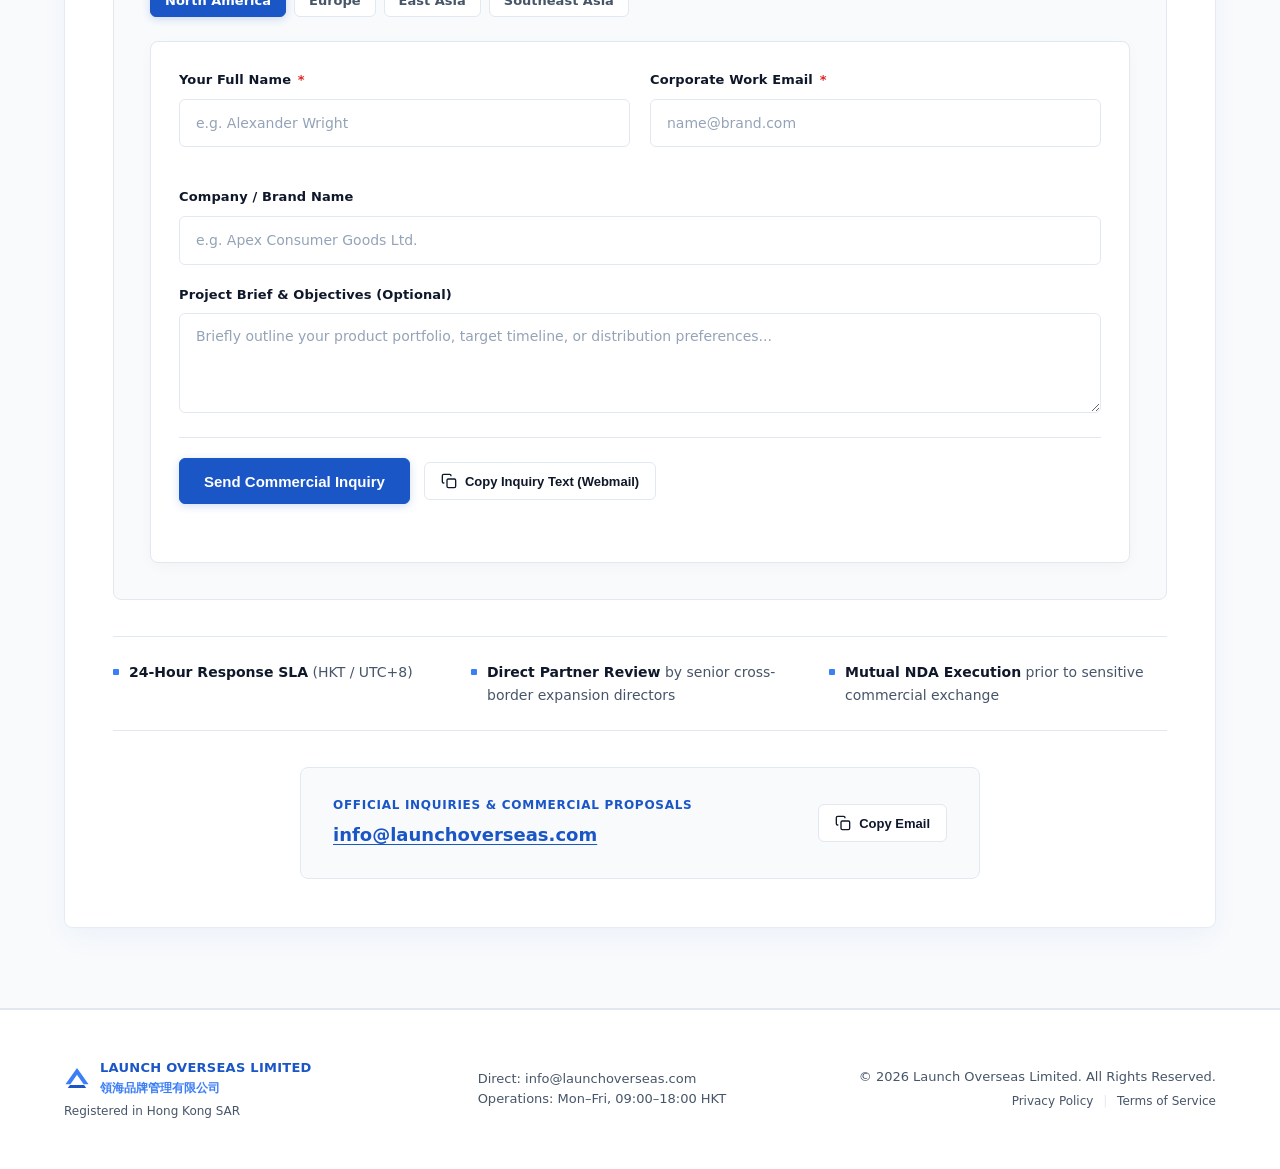
==== commit fcf480ee: "1" ====
--- a/index.html
+++ b/index.html
@@ -26,7 +26,7 @@
   <link rel="stylesheet" href="css/services.css">
   <link rel="stylesheet" href="css/interactive.css">
 
-  <!-- Schema.org JSON-LD -->
+  <!-- Schema.org Multi-Entity JSON-LD Graph -->
   <script type="application/ld+json">
   {
     "@context": "https://schema.org",
@@ -37,6 +37,7 @@
         "name": "Launch Overseas Limited",
         "alternateName": ["領海品牌管理有限公司", "领海品牌管理有限公司"],
         "url": "https://launchoverseas.com/",
+        "logo": "https://launchoverseas.com/images/logo.svg",
         "description": "Global Brand Management & Multi-Market Distribution Consultancy operating from Hong Kong SAR.",
         "knowsAbout": [
           "Cross-Border GoGlobal Strategy",
@@ -57,6 +58,54 @@
           "email": "info@launchoverseas.com",
           "availableLanguage": ["en", "zh-Hant", "zh-Hans"]
         }
+      },
+      {
+        "@type": "WebSite",
+        "@id": "https://launchoverseas.com/#website",
+        "url": "https://launchoverseas.com/",
+        "name": "Launch Overseas Limited",
+        "publisher": {
+          "@id": "https://launchoverseas.com/#corporation"
+        },
+        "inLanguage": "en"
+      },
+      {
+        "@type": "FAQPage",
+        "@id": "https://launchoverseas.com/#faq",
+        "mainEntity": [
+          {
+            "@type": "Question",
+            "name": "Which geographical markets does Launch Overseas Limited cover?",
+            "acceptedAnswer": {
+              "@type": "Answer",
+              "text": "Launch Overseas Limited operates market expansion programs across North America (United States, Canada), Europe (United Kingdom, European Union), East Asia (Japan, South Korea), Southeast Asia (Singapore, Malaysia, Indonesia, Thailand, Vietnam), and the Middle East."
+            }
+          },
+          {
+            "@type": "Question",
+            "name": "How does Launch Overseas Limited manage overseas regulatory compliance?",
+            "acceptedAnswer": {
+              "@type": "Answer",
+              "text": "We oversee complete regulatory filings including US FDA notifications, EU CPNP product registrations, regional safety assessments, ingredient toxicology audits, and localized packaging compliance prior to commercial import."
+            }
+          },
+          {
+            "@type": "Question",
+            "name": "What commercial engagement models are available for brand partnerships?",
+            "acceptedAnswer": {
+              "@type": "Answer",
+              "text": "We provide three flexible engagement models: Full-Scope Turnkey Incubation (end-to-end management fee plus revenue share), Regional Distribution Agency (wholesale purchase orders and physical retail placement), and Strategic IP Licensing (royalty structure with minimum annual guaranteed remittance)."
+            }
+          },
+          {
+            "@type": "Question",
+            "name": "How does the Hong Kong central warehouse hub support international fulfillment?",
+            "acceptedAnswer": {
+              "@type": "Answer",
+              "text": "Our 30,000+ sq ft central warehouse in Hong Kong operates as a bonded free-port staging hub with multi-carrier integrations for global B2C parcel delivery and synchronized inventory allocation across international retail accounts."
+            }
+          }
+        ]
       }
     ]
   }
@@ -628,7 +677,7 @@
       </div>
     </section>
 
-    <!-- FAQ -->
+    <!-- FAQ Section -->
     <section class="faq-section" id="faq">
       <div class="container">
         <div class="section-header reveal-on-scroll">
@@ -645,6 +694,16 @@
           <div class="faq-item reveal-on-scroll">
             <h3 class="faq-question">How does Launch Overseas Limited manage overseas regulatory compliance?</h3>
             <p class="faq-answer">We oversee complete regulatory filings including US FDA notifications, EU CPNP product registrations, regional safety assessments, ingredient toxicity testing, and localized packaging compliance prior to commercial import.</p>
+          </div>
+
+          <div class="faq-item reveal-on-scroll">
+            <h3 class="faq-question">What commercial engagement models are available for brand partnerships?</h3>
+            <p class="faq-answer">We provide three flexible structures: Full-Scope Turnkey Incubation (base management fee plus milestone revenue share), Regional Distribution Agency (wholesale purchase orders and physical retail door placement), and Strategic IP Licensing (royalty structure with minimum annual guaranteed remittance).</p>
+          </div>
+
+          <div class="faq-item reveal-on-scroll">
+            <h3 class="faq-question">How does the Hong Kong central warehouse hub support international fulfillment?</h3>
+            <p class="faq-answer">Our 30,000+ sq ft central warehouse in Hong Kong functions as a bonded free-port staging hub with multi-carrier integrations for worldwide B2C delivery and balanced stock allocation across international retail accounts.</p>
           </div>
         </div>
       </div>
